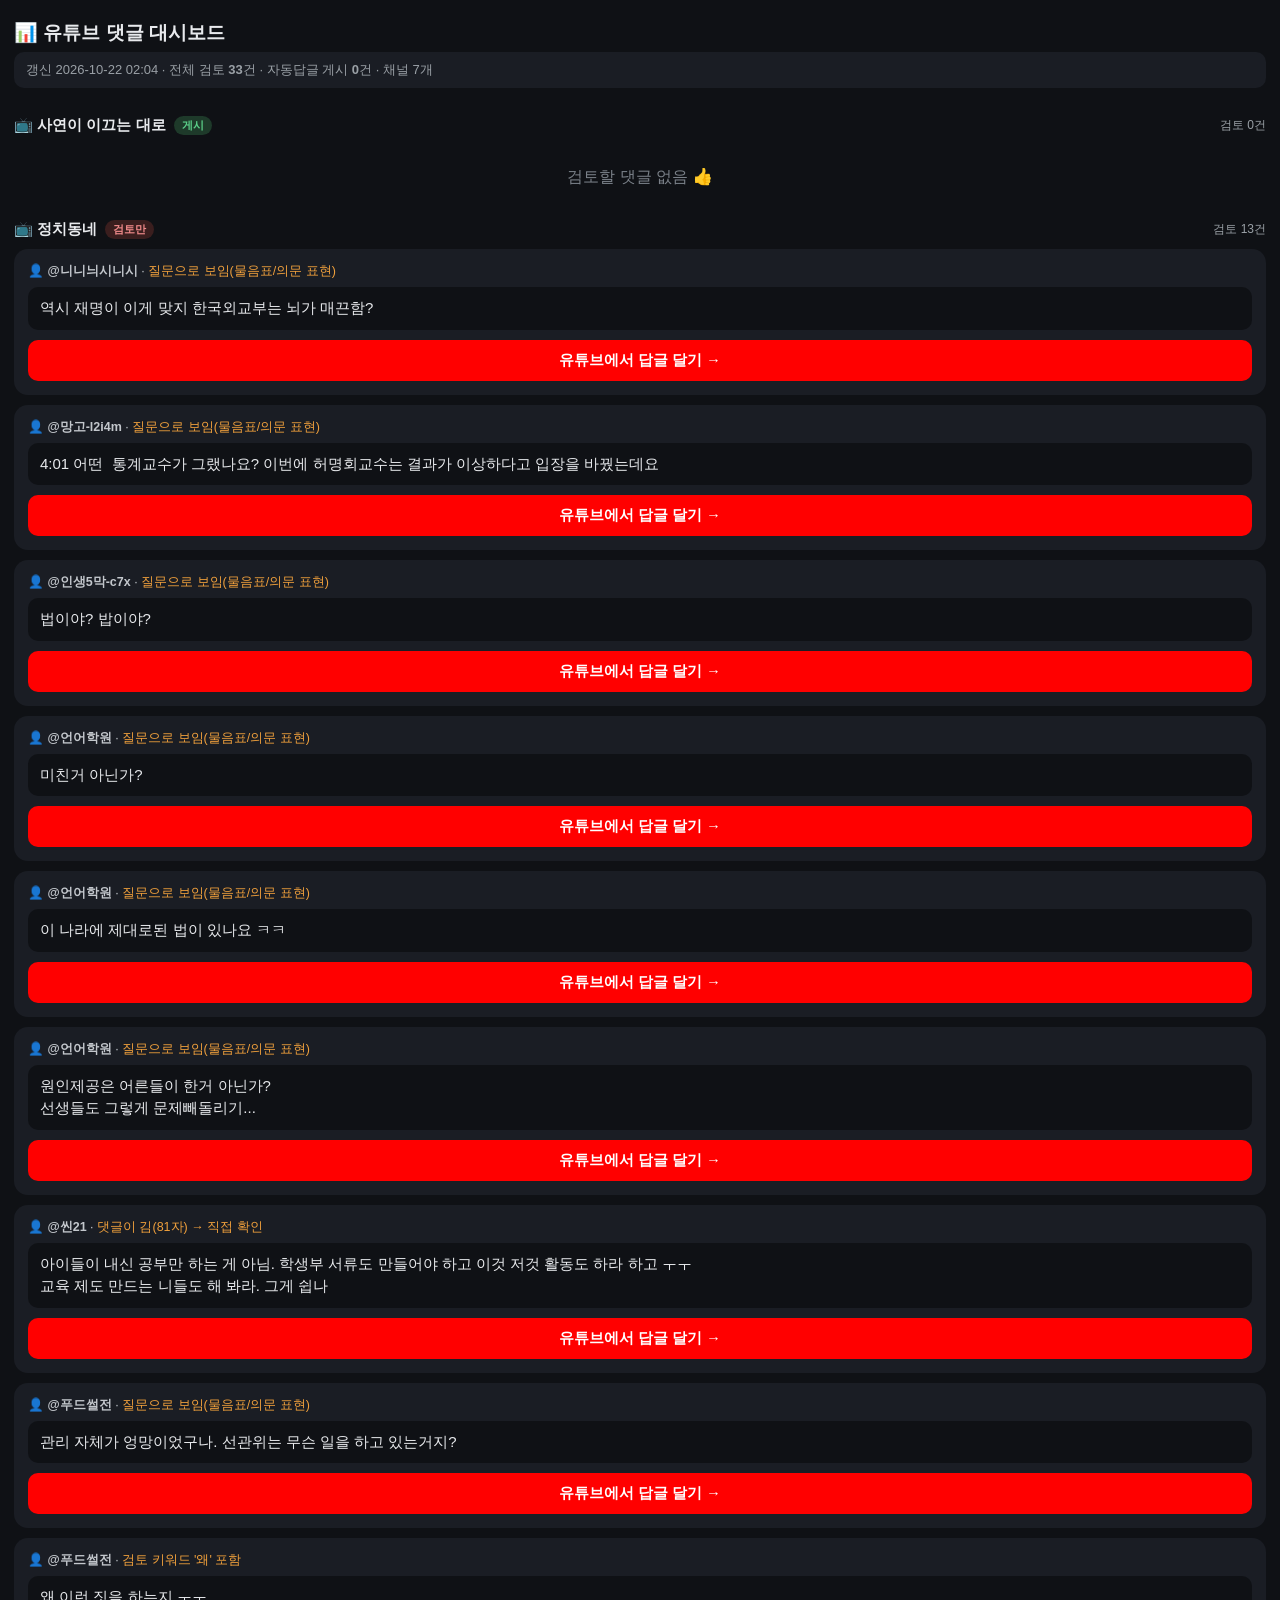
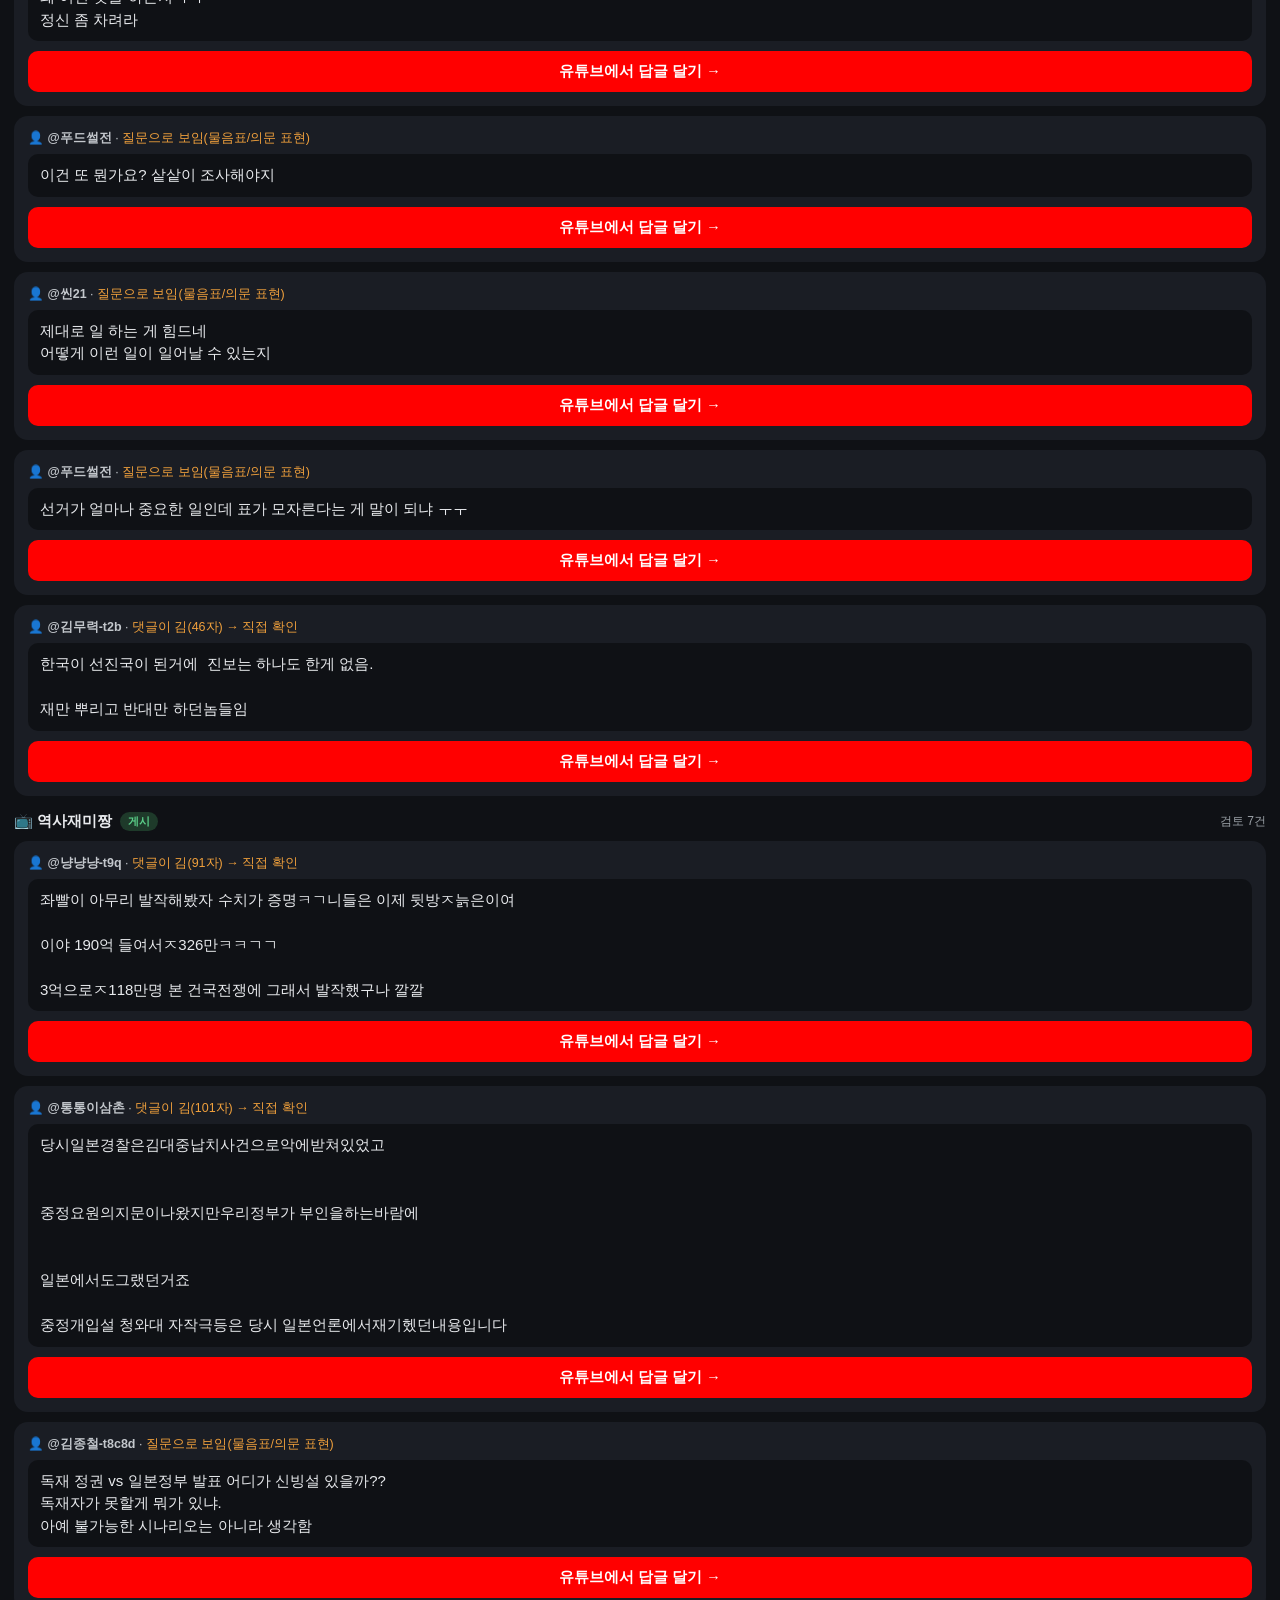
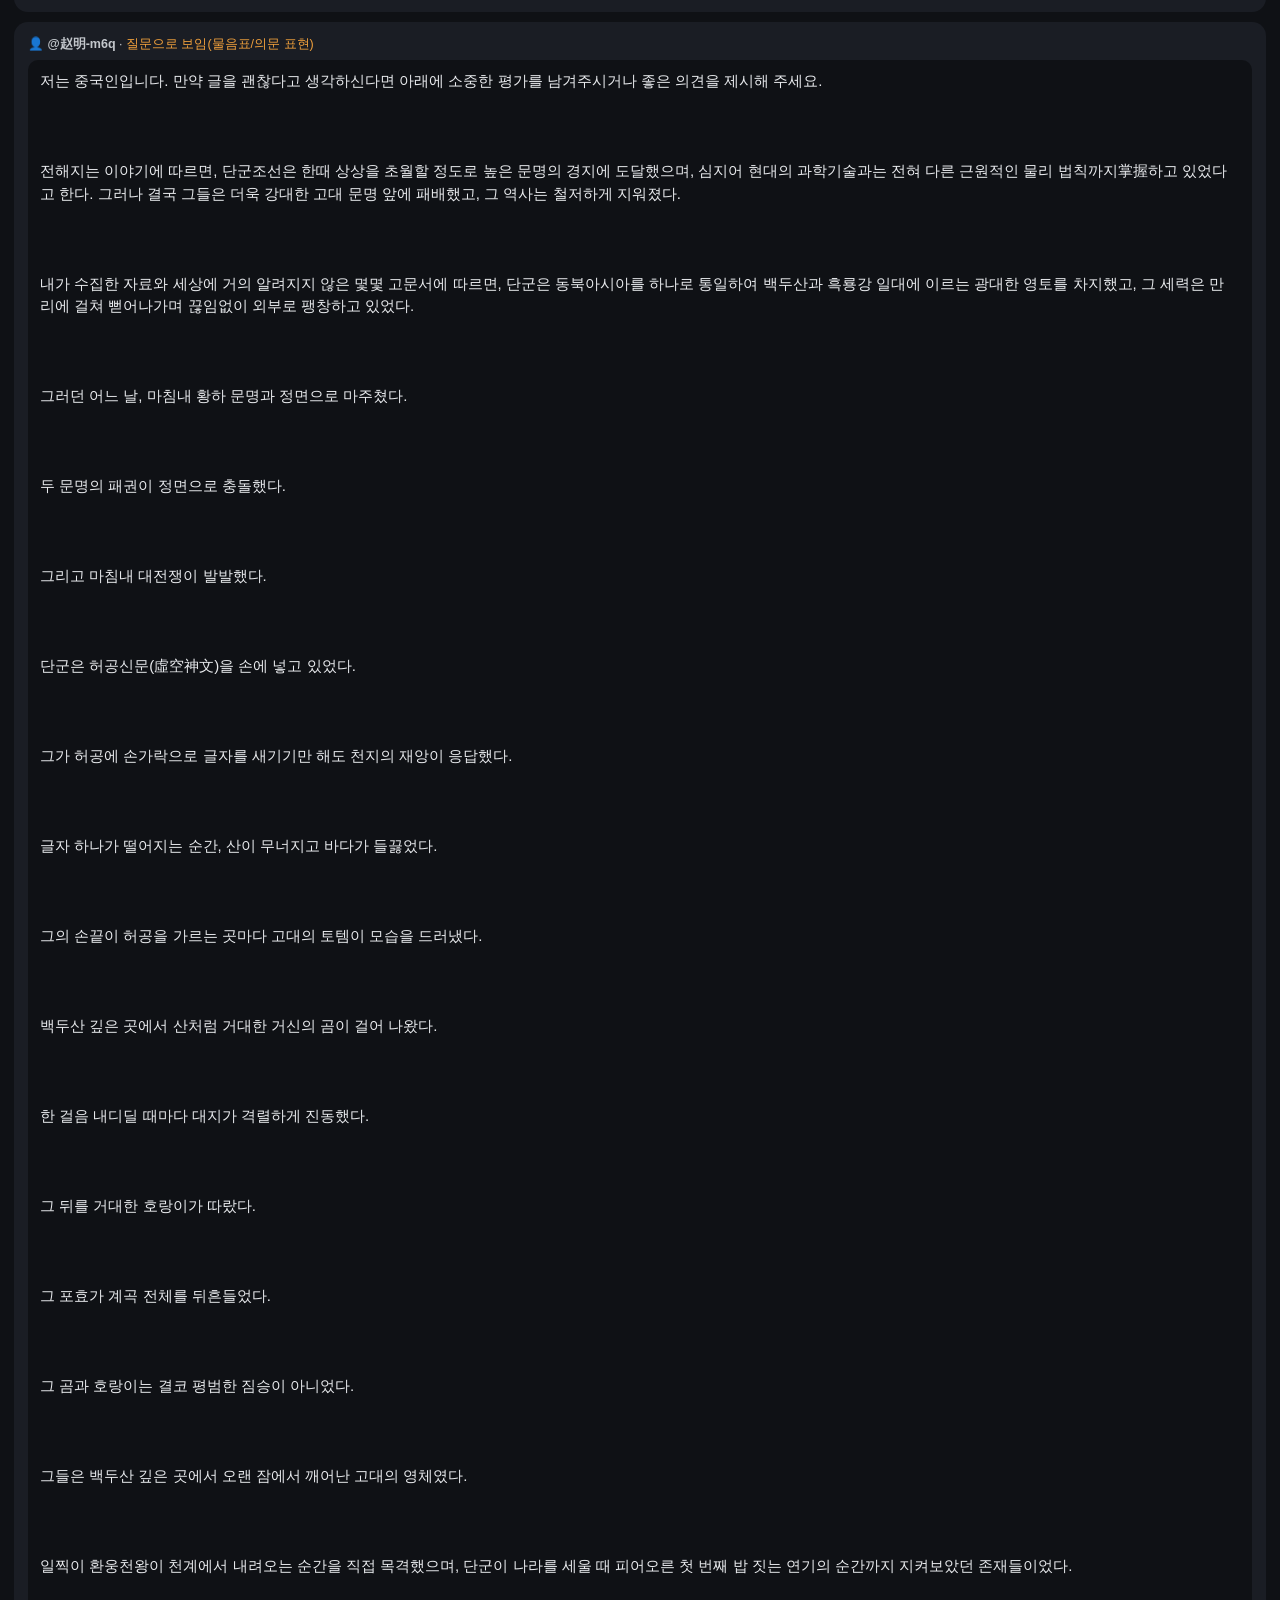
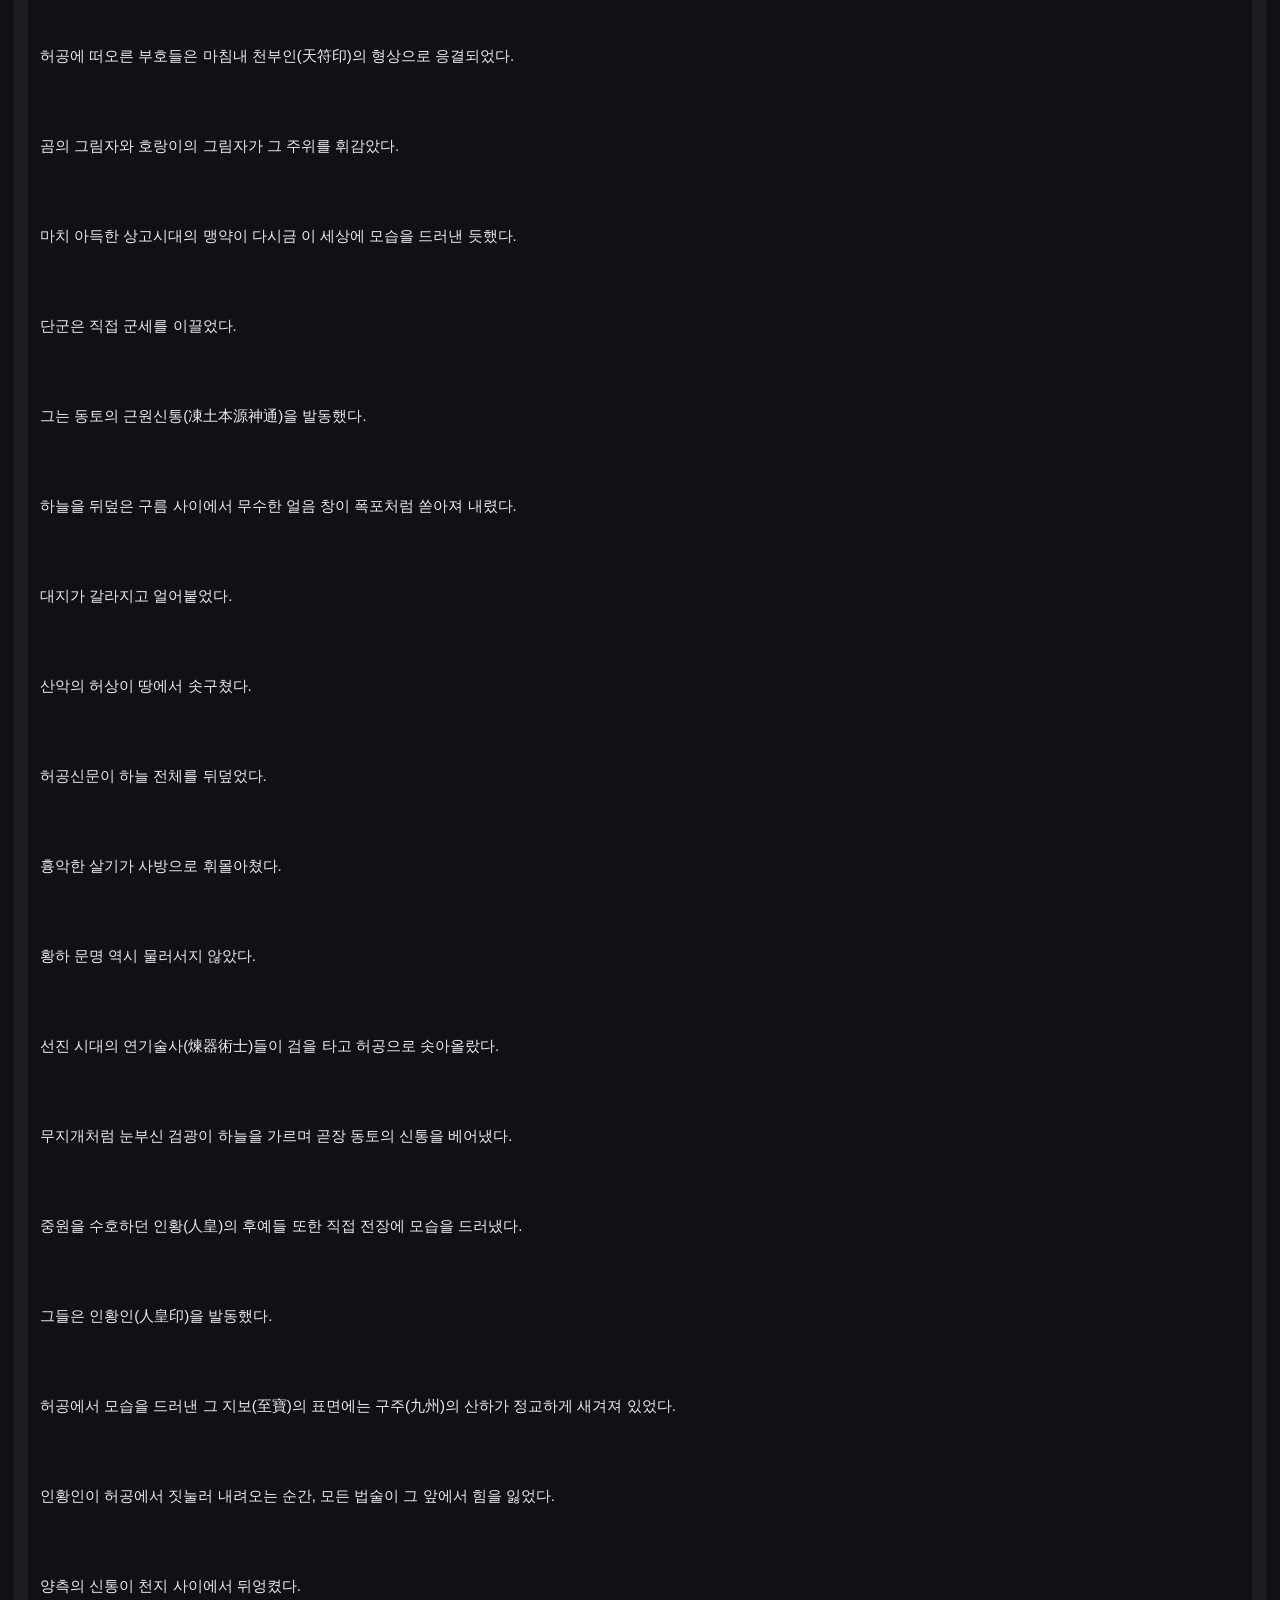
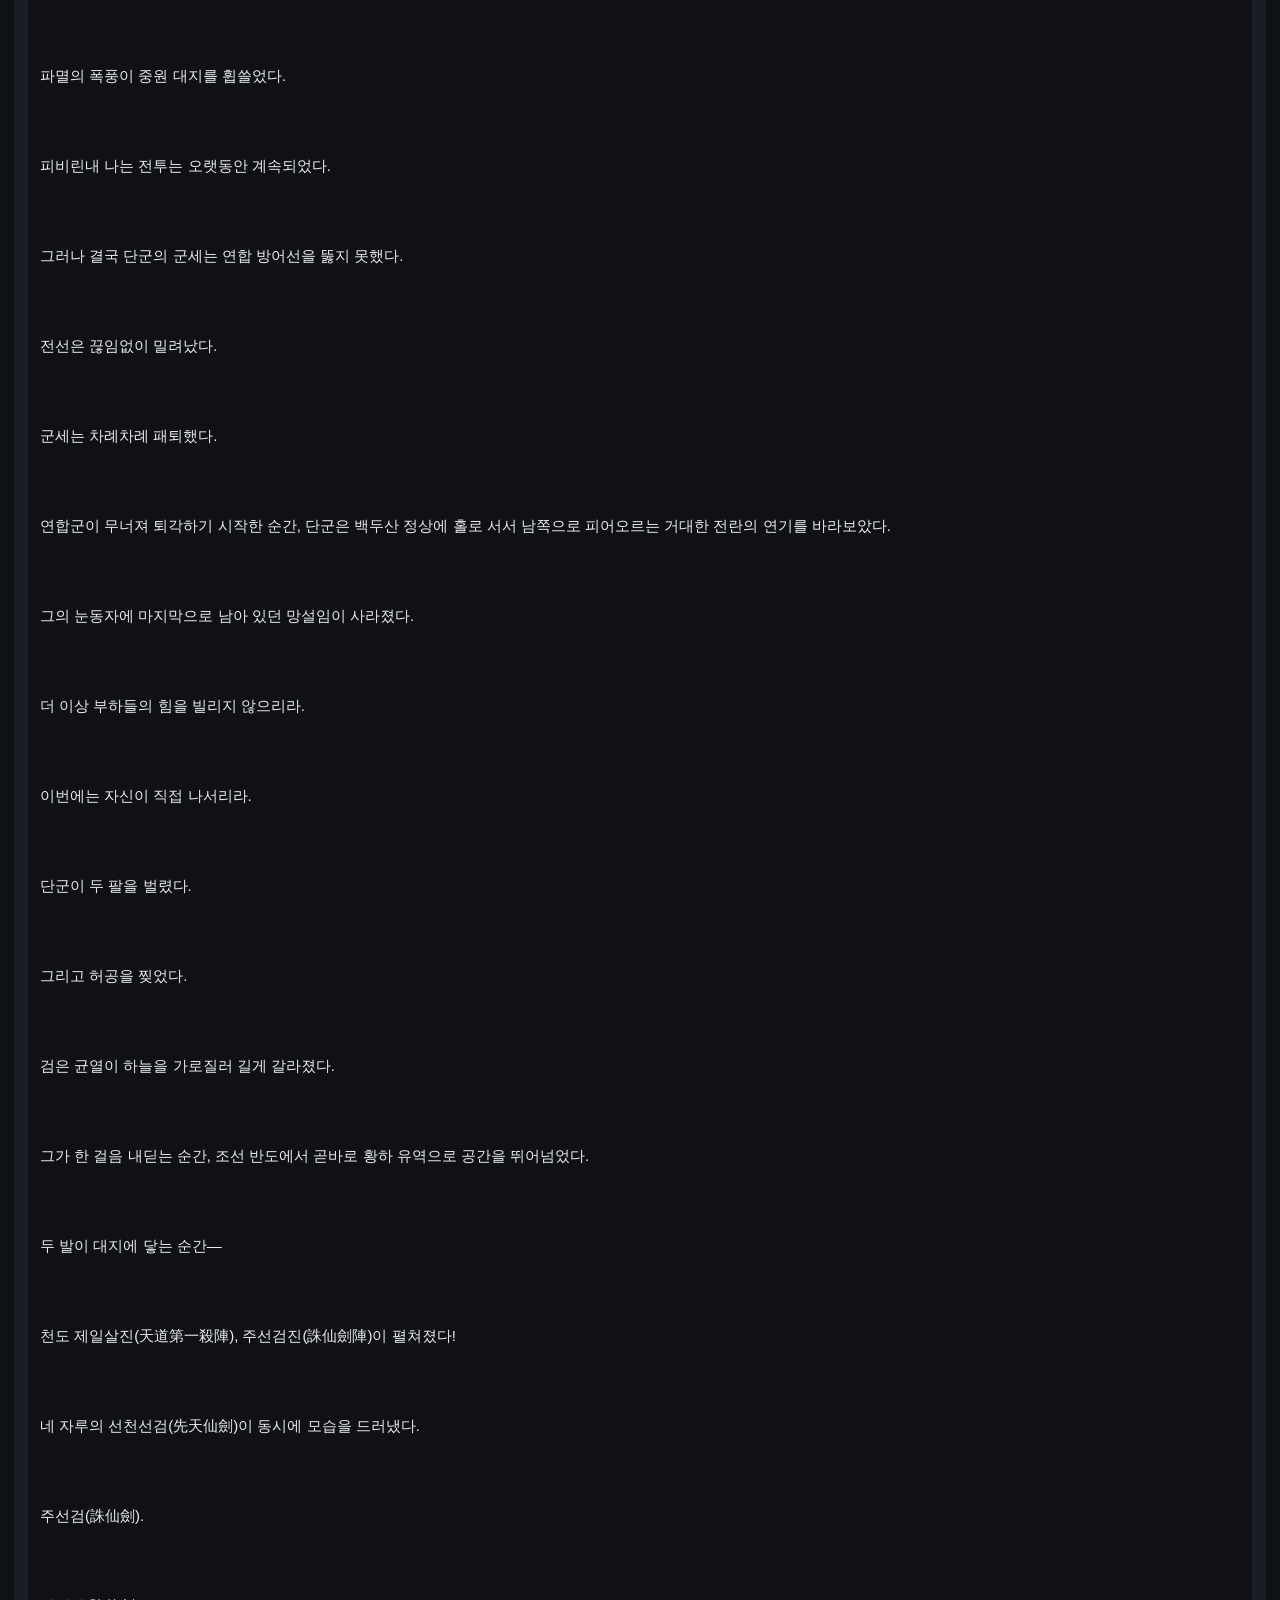
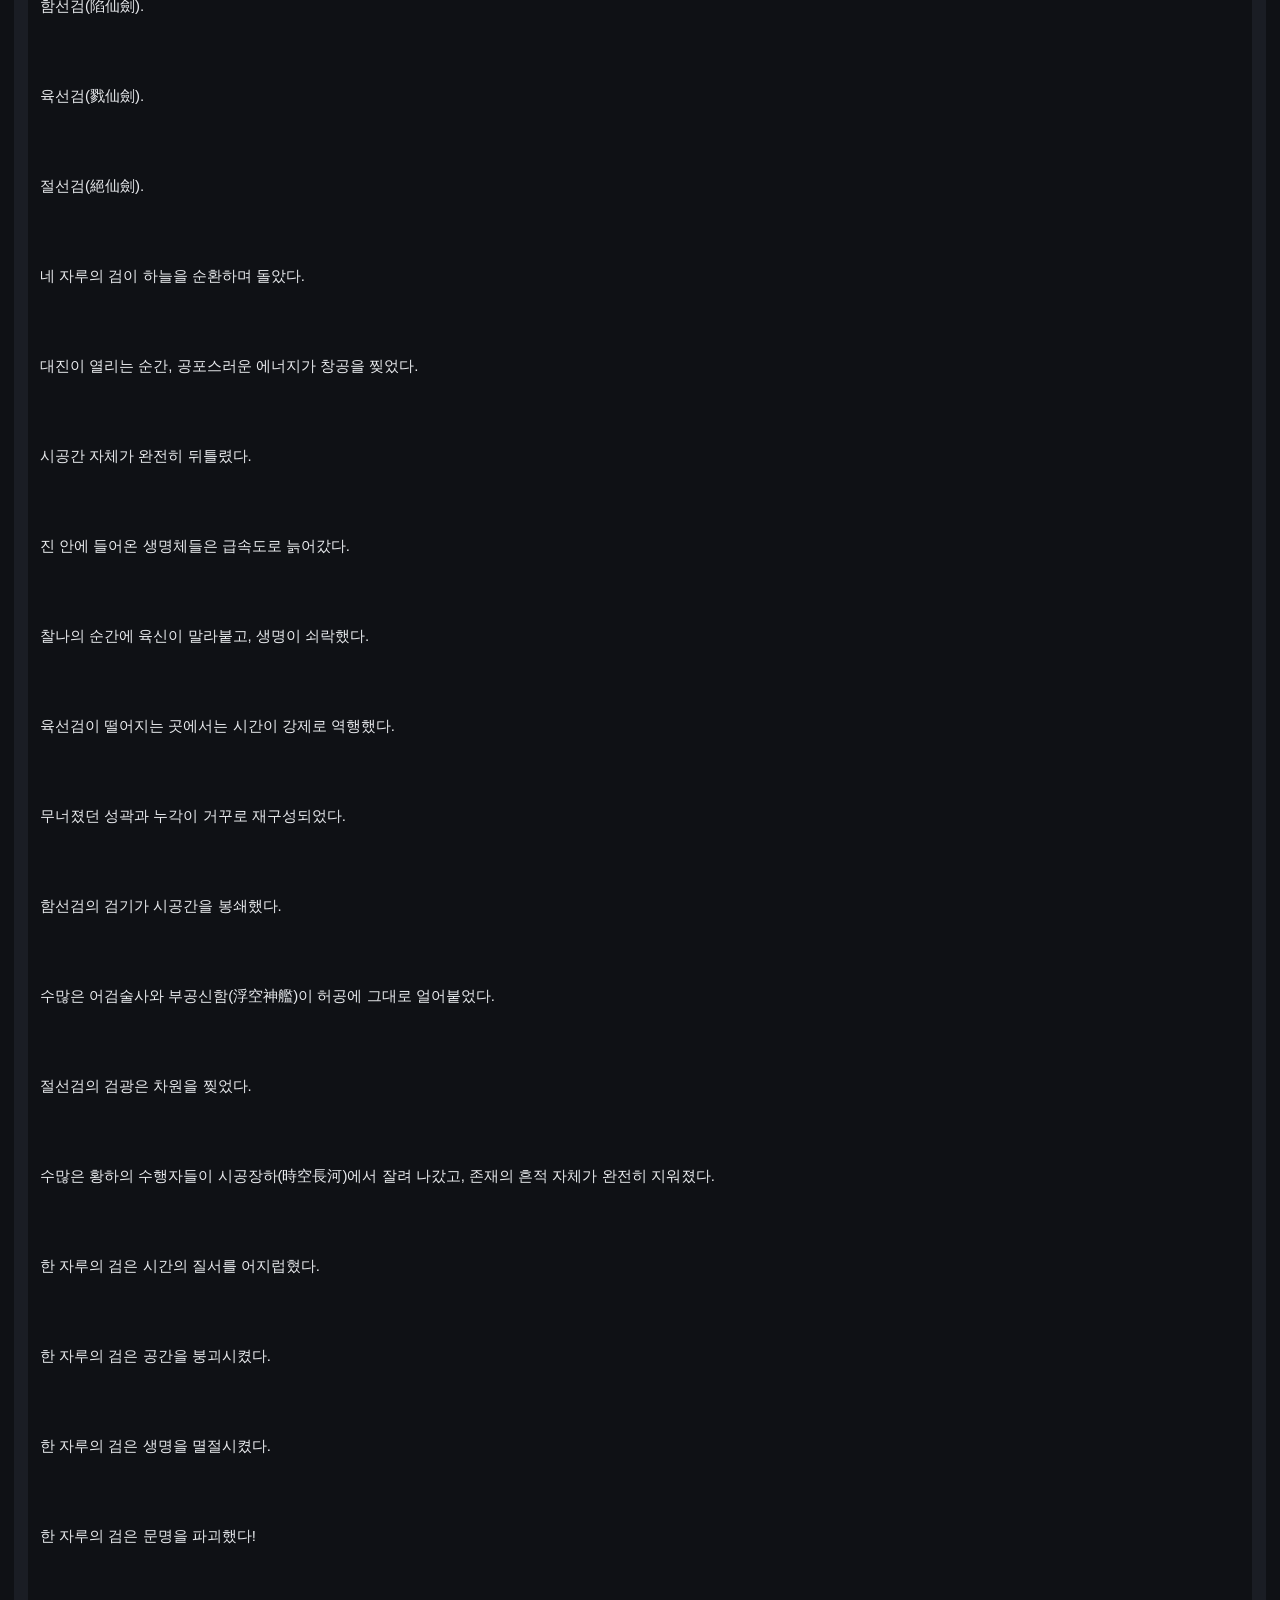
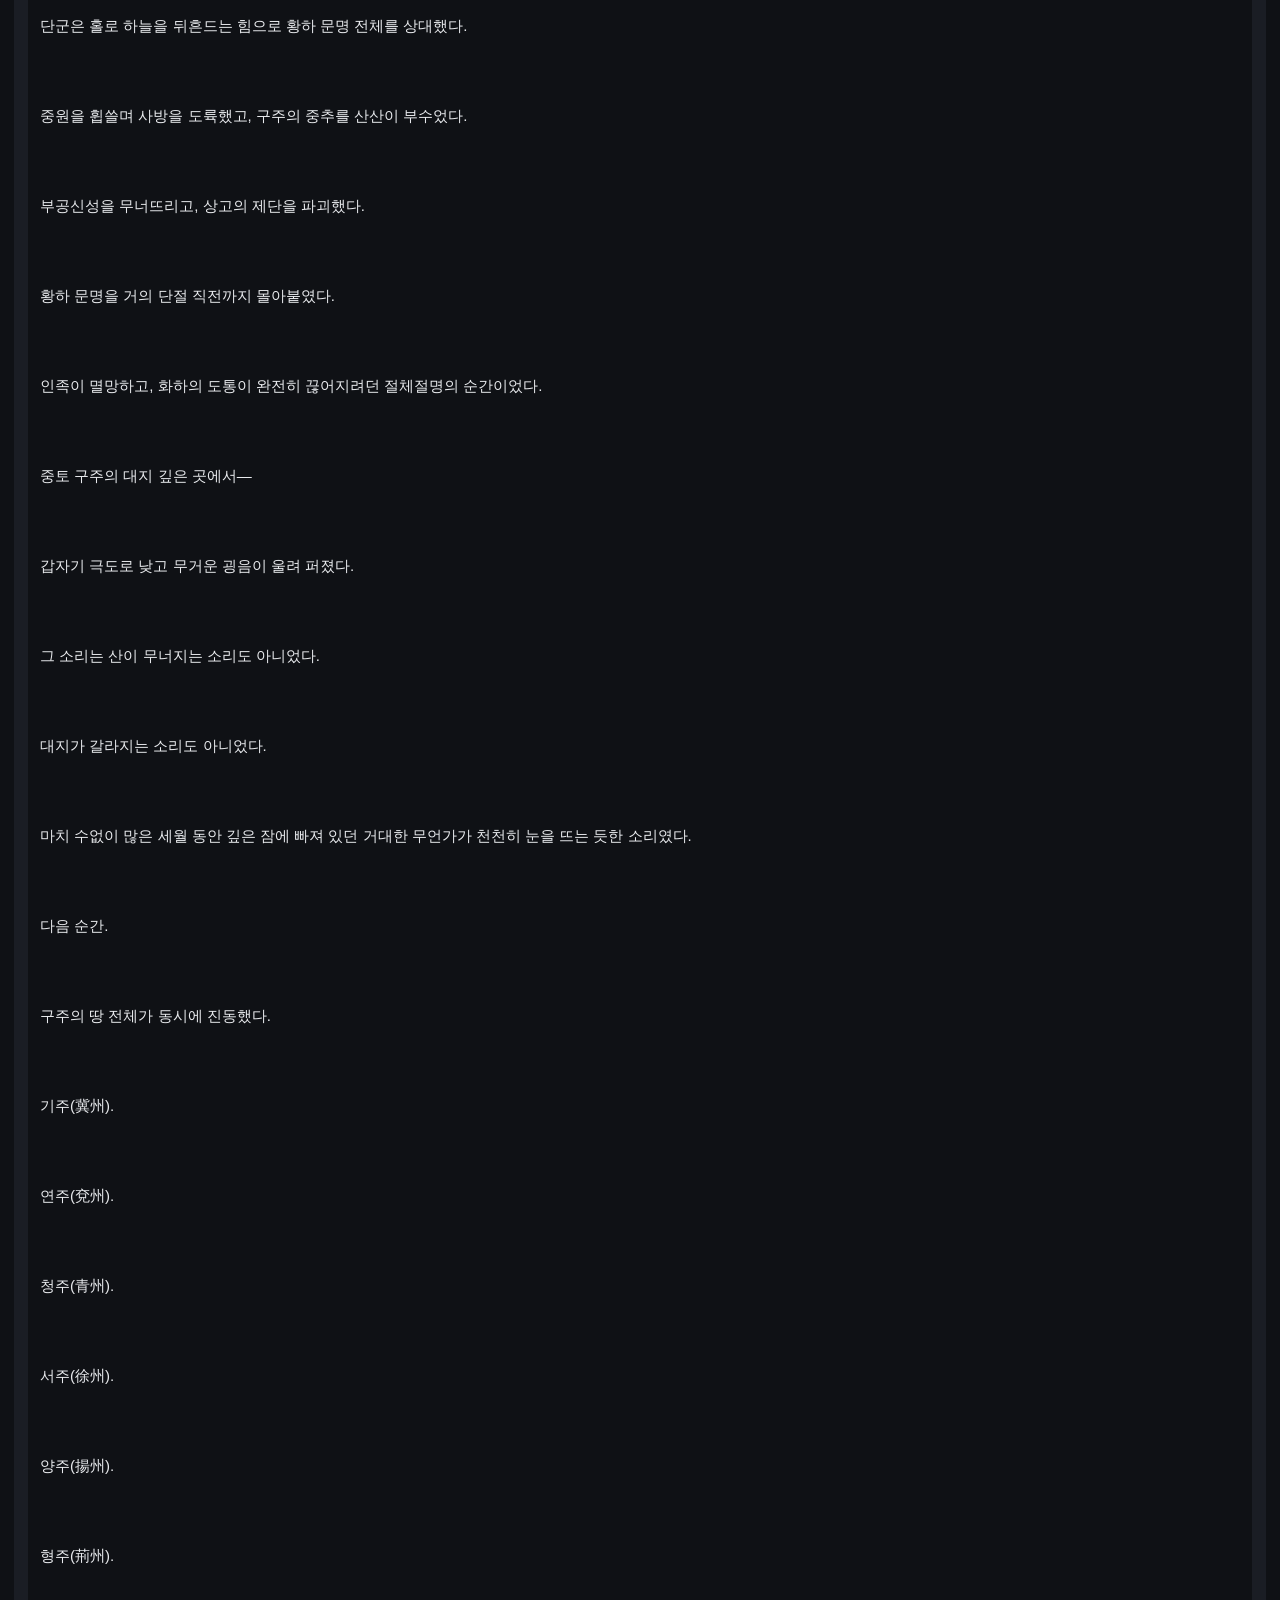
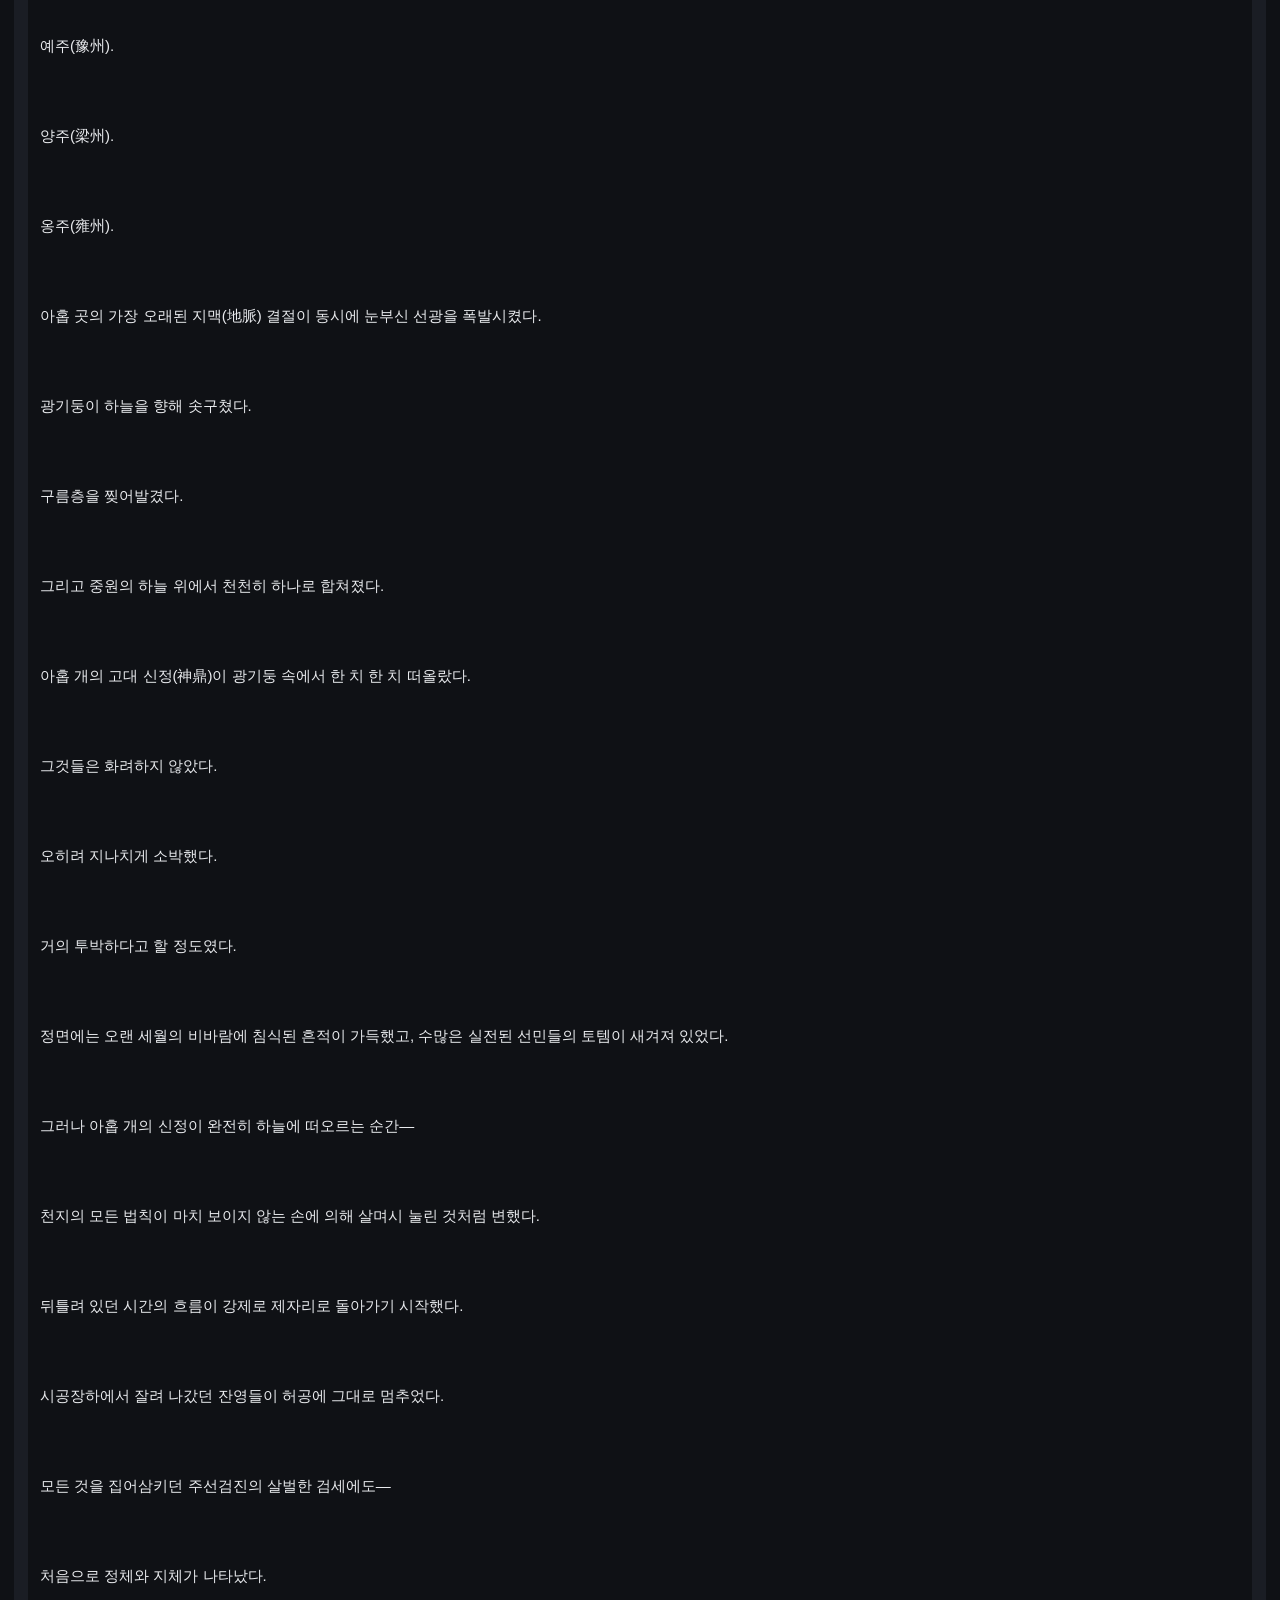
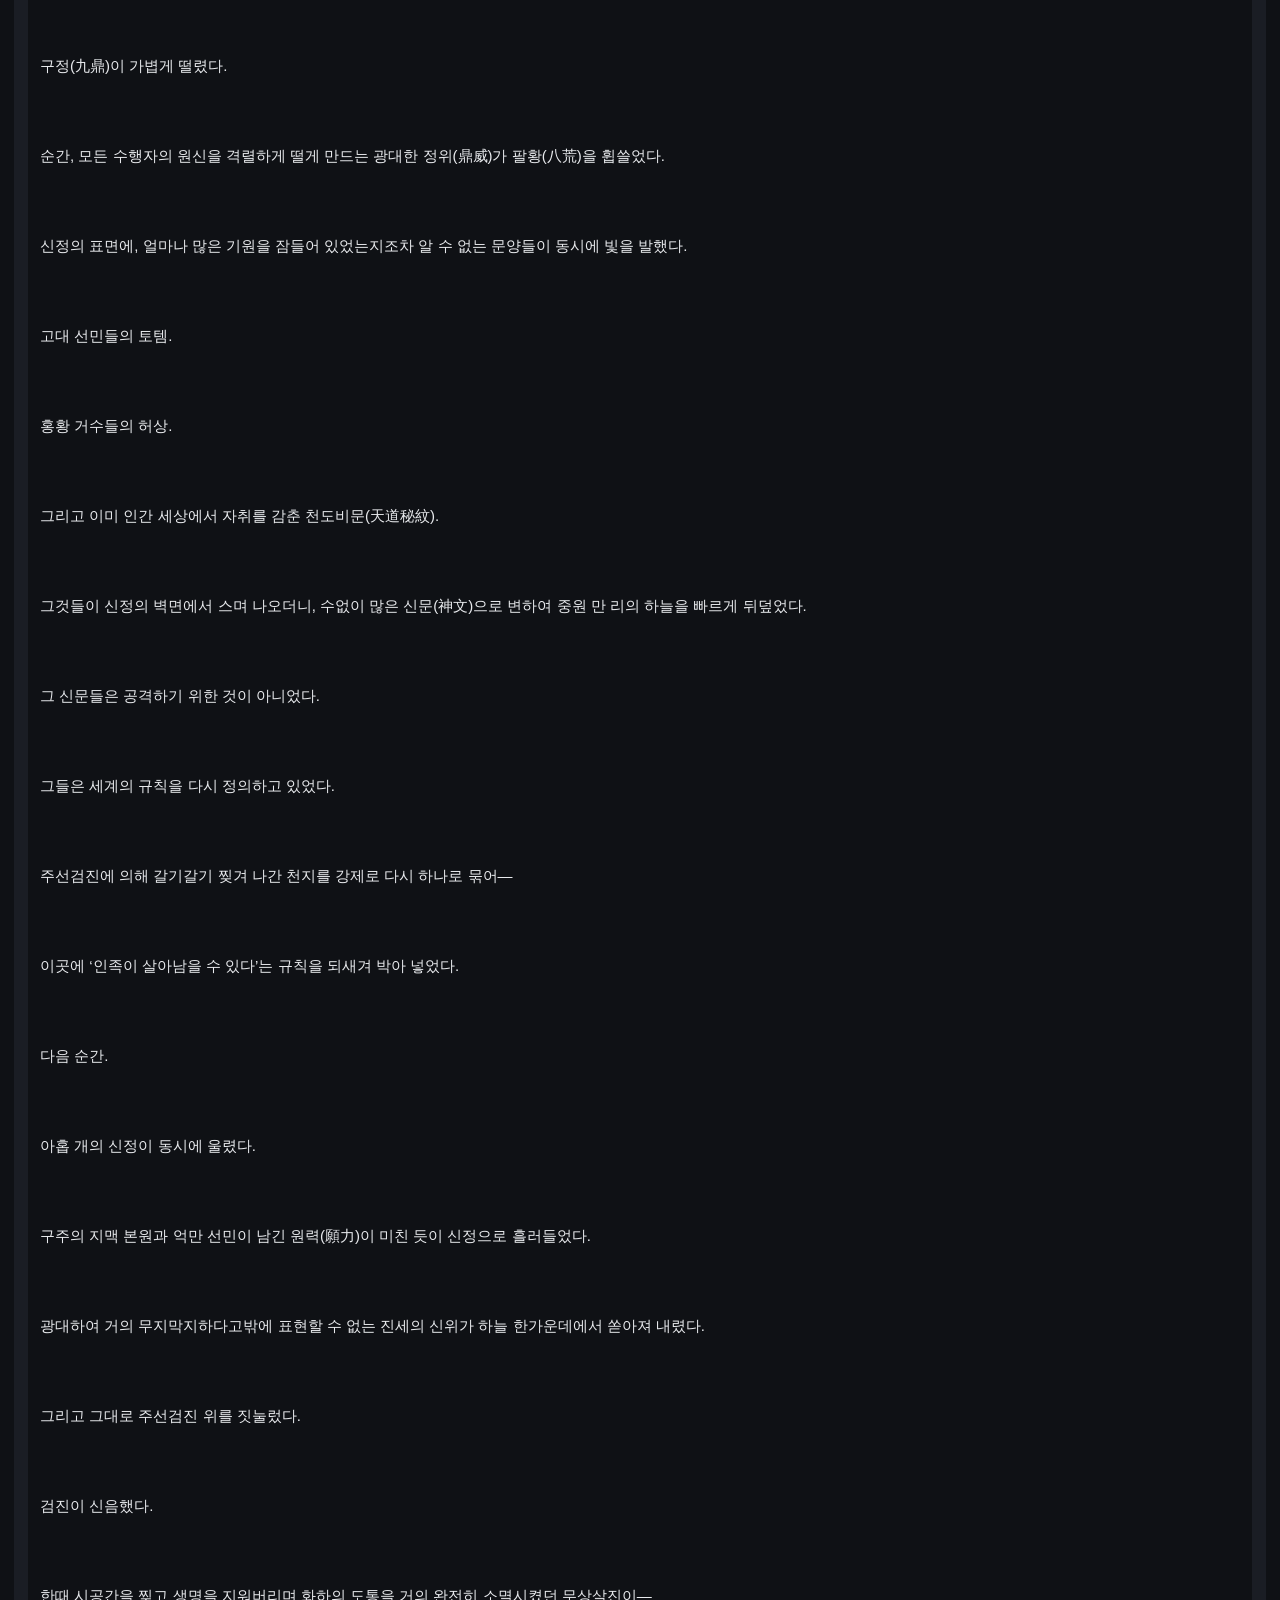
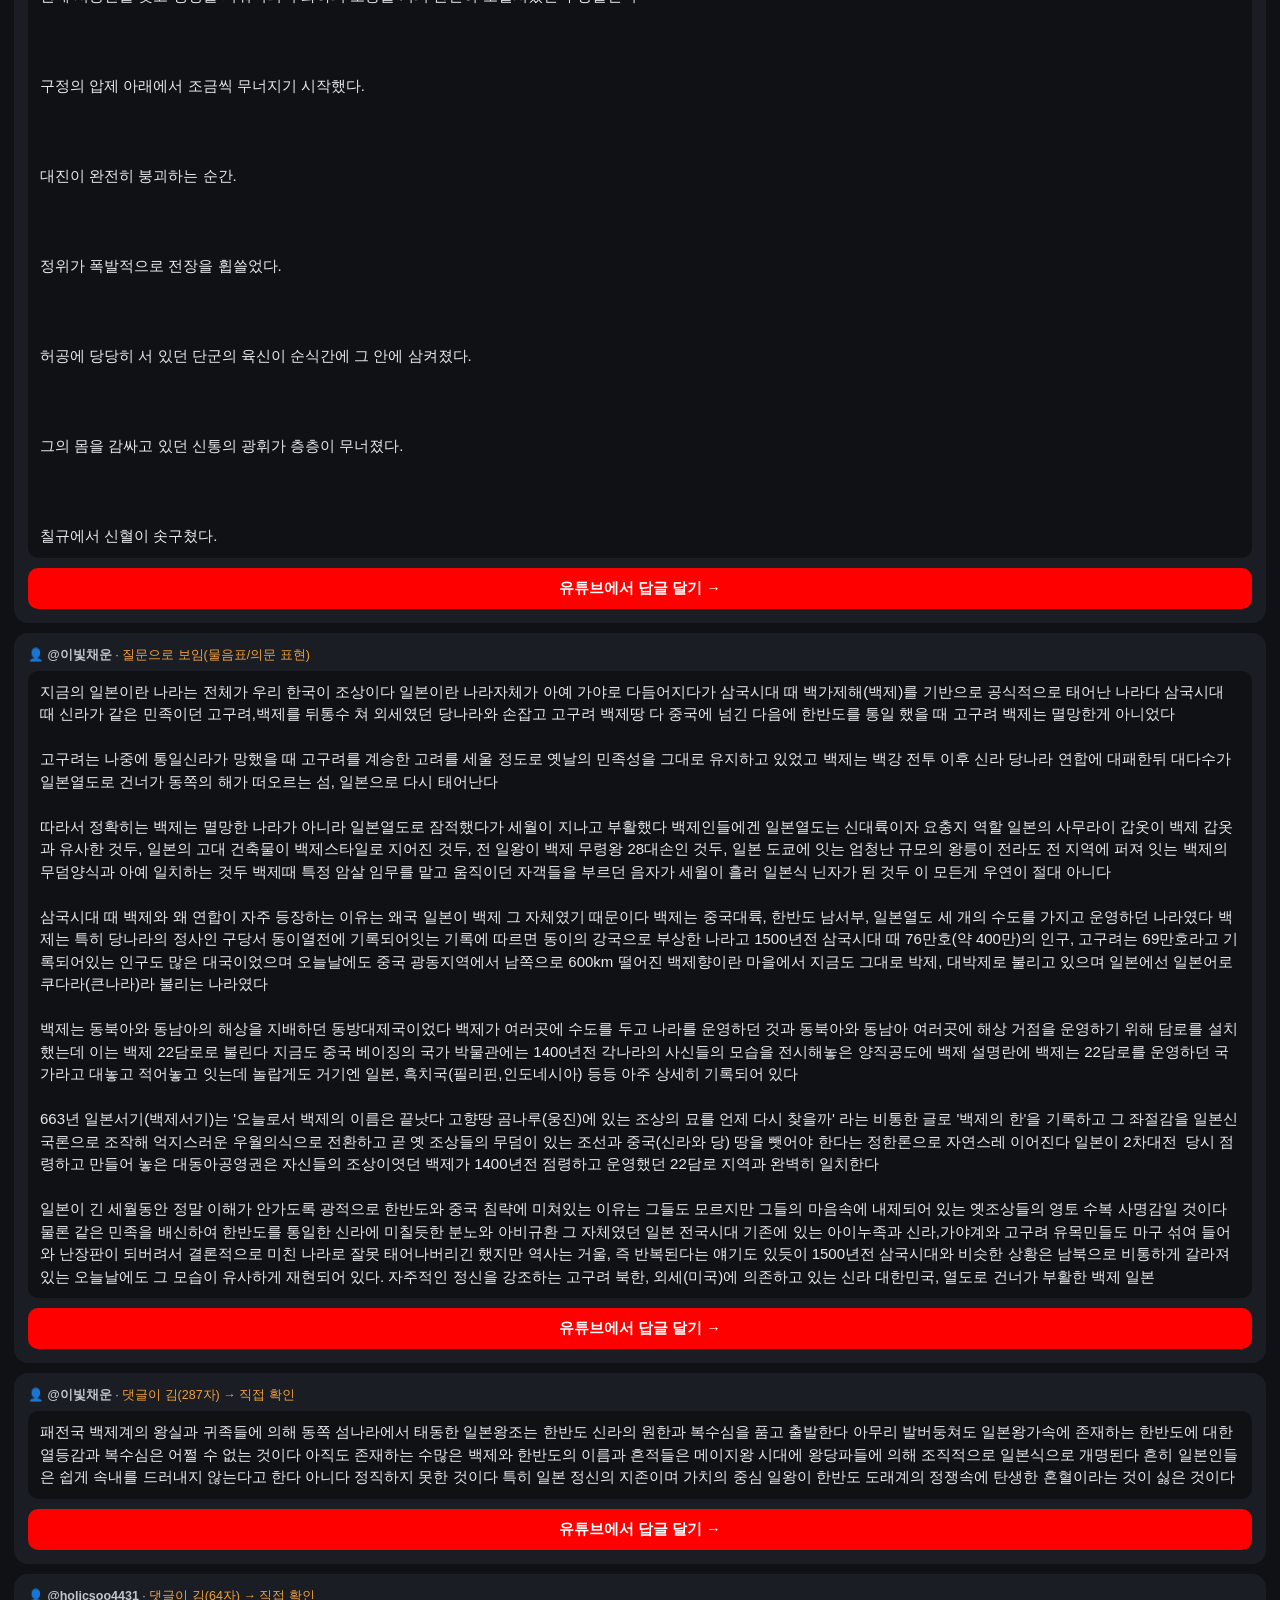
==== index.html @ cf7cef95 "update 2026-10-22_02-04" ====
<!DOCTYPE html>
<html lang="ko"><head><meta charset="utf-8">
<meta name="viewport" content="width=device-width, initial-scale=1">
<title>유튜브 댓글 대시보드</title>
<style>
  *{box-sizing:border-box}
  body{font-family:-apple-system,"Apple SD Gothic Neo","Noto Sans KR",sans-serif;background:#0f1115;color:#e8eaed;margin:0;padding:14px}
  header{position:sticky;top:0;background:#0f1115;padding:6px 0 12px;z-index:5}
  h1{font-size:19px;margin:0 0 6px}
  .sum{font-size:13px;color:#9aa0a6;background:#1a1d24;border-radius:10px;padding:9px 12px}
  section{margin:16px 0}
  .chhead{display:flex;align-items:center;gap:8px;margin:6px 0 10px}
  .ch{font-size:15px;font-weight:800}
  .tag{font-size:11px;font-weight:700;padding:2px 8px;border-radius:20px}
  .tag.post{background:#1e3a2a;color:#5cd08a} .tag.rev{background:#3a1e1e;color:#f08a8a}
  .cnt{margin-left:auto;font-size:12px;color:#9aa0a6}
  .card{background:#1a1d24;border-radius:14px;padding:14px;margin-bottom:10px}
  .meta{font-size:12.5px;color:#c3c7cc;margin-bottom:7px}
  .reason{color:#f0a03c}
  .comment{font-size:15px;line-height:1.5;background:#0f1115;border-radius:10px;padding:10px 12px;white-space:pre-wrap;margin-bottom:10px}
  .btn{display:block;text-align:center;background:#ff0000;color:#fff;text-decoration:none;padding:11px;border-radius:10px;font-size:14.5px;font-weight:700}
  .empty{color:#7a8088;text-align:center;padding:16px}
  footer{color:#6a7078;font-size:12px;text-align:center;margin:20px 0}
</style></head>
<body>
<header><h1>📊 유튜브 댓글 대시보드</h1>
<div class="sum">갱신 2026-10-22 02:04 · 전체 검토 <b>33</b>건 · 자동답글 게시 <b>0</b>건 · 채널 7개</div></header>
<section><div class="chhead"><span class="ch">📺 사연이 이끄는 대로</span><span class="tag post">게시</span><span class="cnt">검토 0건</span></div><p class="empty">검토할 댓글 없음 👍</p></section><section><div class="chhead"><span class="ch">📺 정치동네</span><span class="tag rev">검토만</span><span class="cnt">검토 13건</span></div><div class="card"><div class="meta">👤 <b>@니니늬시니시</b> · <span class="reason">질문으로 보임(물음표/의문 표현)</span></div><div class="comment">역시 재명이 이게 맞지 한국외교부는 뇌가 매끈함?</div><a class="btn" href="https://www.youtube.com/watch?v=BdrwWUkezWc&amp;lc=UgwG-dEzEmSIEDKn1_54AaABAg" target="_blank">유튜브에서 답글 달기 →</a></div><div class="card"><div class="meta">👤 <b>@망고-l2i4m</b> · <span class="reason">질문으로 보임(물음표/의문 표현)</span></div><div class="comment">4:01 어떤  통계교수가 그랬나요? 이번에 허명회교수는 결과가 이상하다고 입장을 바꿨는데요</div><a class="btn" href="https://www.youtube.com/watch?v=As3-kZddHhk&amp;lc=UgwaBcBz2sFx62c5HBh4AaABAg" target="_blank">유튜브에서 답글 달기 →</a></div><div class="card"><div class="meta">👤 <b>@인생5막-c7x</b> · <span class="reason">질문으로 보임(물음표/의문 표현)</span></div><div class="comment">법이야? 밥이야?</div><a class="btn" href="https://www.youtube.com/watch?v=fgtO_q3nrFA&amp;lc=UgxjdB8QCN0hF3Z1q1p4AaABAg" target="_blank">유튜브에서 답글 달기 →</a></div><div class="card"><div class="meta">👤 <b>@언어학원</b> · <span class="reason">질문으로 보임(물음표/의문 표현)</span></div><div class="comment">미친거 아닌가?</div><a class="btn" href="https://www.youtube.com/watch?v=L9JfwlNfszw&amp;lc=Ugwp_1Fjopud5MHf4Zd4AaABAg" target="_blank">유튜브에서 답글 달기 →</a></div><div class="card"><div class="meta">👤 <b>@언어학원</b> · <span class="reason">질문으로 보임(물음표/의문 표현)</span></div><div class="comment">이 나라에 제대로된 법이 있나요 ㅋㅋ</div><a class="btn" href="https://www.youtube.com/watch?v=fgtO_q3nrFA&amp;lc=UgwhqRFI2Tir5h5UavR4AaABAg" target="_blank">유튜브에서 답글 달기 →</a></div><div class="card"><div class="meta">👤 <b>@언어학원</b> · <span class="reason">질문으로 보임(물음표/의문 표현)</span></div><div class="comment">원인제공은 어른들이 한거 아닌가?
선생들도 그렇게 문제빼돌리기...</div><a class="btn" href="https://www.youtube.com/watch?v=ps-KJgPUY4s&amp;lc=Ugx8VHjpwUOtMnlYhSx4AaABAg" target="_blank">유튜브에서 답글 달기 →</a></div><div class="card"><div class="meta">👤 <b>@씬21</b> · <span class="reason">댓글이 김(81자) → 직접 확인</span></div><div class="comment">아이들이 내신 공부만 하는 게 아님. 학생부 서류도 만들어야 하고 이것 저것 활동도 하라 하고 ㅜㅜ
교육 제도 만드는 니들도 해 봐라. 그게 쉽나</div><a class="btn" href="https://www.youtube.com/watch?v=ps-KJgPUY4s&amp;lc=Ugx3TIH_IisqM66c8Jh4AaABAg" target="_blank">유튜브에서 답글 달기 →</a></div><div class="card"><div class="meta">👤 <b>@푸드썰전</b> · <span class="reason">질문으로 보임(물음표/의문 표현)</span></div><div class="comment">관리 자체가 엉망이었구나. 선관위는 무슨 일을 하고 있는거지?</div><a class="btn" href="https://www.youtube.com/watch?v=3Lo4OZoTSGM&amp;lc=Ugydv7YVwU4WQE7p3L14AaABAg" target="_blank">유튜브에서 답글 달기 →</a></div><div class="card"><div class="meta">👤 <b>@푸드썰전</b> · <span class="reason">검토 키워드 &#x27;왜&#x27; 포함</span></div><div class="comment">왜 이런 짓을 하는지 ㅜㅜ
정신 좀 차려라</div><a class="btn" href="https://www.youtube.com/watch?v=RUGKPMhJ9l8&amp;lc=UgwH8cjF4-mS40FCr8l4AaABAg" target="_blank">유튜브에서 답글 달기 →</a></div><div class="card"><div class="meta">👤 <b>@푸드썰전</b> · <span class="reason">질문으로 보임(물음표/의문 표현)</span></div><div class="comment">이건 또 뭔가요? 샅샅이 조사해야지</div><a class="btn" href="https://www.youtube.com/watch?v=vy7QUz-HfrA&amp;lc=UgyOSI1kzNCHmckYUIt4AaABAg" target="_blank">유튜브에서 답글 달기 →</a></div><div class="card"><div class="meta">👤 <b>@씬21</b> · <span class="reason">질문으로 보임(물음표/의문 표현)</span></div><div class="comment">제대로 일 하는 게 힘드네 
어떻게 이런 일이 일어날 수 있는지</div><a class="btn" href="https://www.youtube.com/watch?v=kSkeQ5z2_W4&amp;lc=Ugw4cwWZ9holbJsV_5p4AaABAg" target="_blank">유튜브에서 답글 달기 →</a></div><div class="card"><div class="meta">👤 <b>@푸드썰전</b> · <span class="reason">질문으로 보임(물음표/의문 표현)</span></div><div class="comment">선거가 얼마나 중요한 일인데 표가 모자른다는 게 말이 되냐 ㅜㅜ</div><a class="btn" href="https://www.youtube.com/watch?v=kSkeQ5z2_W4&amp;lc=UgwepcqM_jRun4-abk54AaABAg" target="_blank">유튜브에서 답글 달기 →</a></div><div class="card"><div class="meta">👤 <b>@김무력-t2b</b> · <span class="reason">댓글이 김(46자) → 직접 확인</span></div><div class="comment">한국이 선진국이 된거에  진보는 하나도 한게 없음.

재만 뿌리고 반대만 하던놈들임</div><a class="btn" href="https://www.youtube.com/watch?v=QYiRKYjG6vc&amp;lc=Ugy8x36kJx8YAKFJ4Z14AaABAg" target="_blank">유튜브에서 답글 달기 →</a></div></section><section><div class="chhead"><span class="ch">📺 역사재미짱</span><span class="tag post">게시</span><span class="cnt">검토 7건</span></div><div class="card"><div class="meta">👤 <b>@냥냥냥-t9q</b> · <span class="reason">댓글이 김(91자) → 직접 확인</span></div><div class="comment">좌빨이 아무리 발작해봤자 수치가 증명ㅋㄱ니들은 이제 뒷방ㅈ늙은이여

이야 190억 들여서ㅈ326만ㅋㅋㄱㄱ

3억으로ㅈ118만명 본 건국전쟁에 그래서 발작했구나 깔깔</div><a class="btn" href="https://www.youtube.com/watch?v=B7sXvJcwpLY&amp;lc=UgzdOmRkJM8zcMK-S9N4AaABAg" target="_blank">유튜브에서 답글 달기 →</a></div><div class="card"><div class="meta">👤 <b>@통통이삼촌</b> · <span class="reason">댓글이 김(101자) → 직접 확인</span></div><div class="comment">당시일본경찰은김대중납치사건으로악에받쳐있었고


중정요원의지문이나왔지만우리정부가 부인을하는바람에


일본에서도그랬던거죠

중정개입설 청와대 자작극등은 당시 일본언론에서재기헸던내용입니다</div><a class="btn" href="https://www.youtube.com/watch?v=152duwVA7Xc&amp;lc=Ugw-i9wovNPYyolF-Q94AaABAg" target="_blank">유튜브에서 답글 달기 →</a></div><div class="card"><div class="meta">👤 <b>@김종철-t8c8d</b> · <span class="reason">질문으로 보임(물음표/의문 표현)</span></div><div class="comment">독재 정권 vs 일본정부 발표 어디가 신빙설 있을까??
독재자가 못할게 뭐가 있냐.
아예 불가능한 시나리오는 아니라 생각함</div><a class="btn" href="https://www.youtube.com/watch?v=152duwVA7Xc&amp;lc=Ugx9-ylpVcUlB8drd9l4AaABAg" target="_blank">유튜브에서 답글 달기 →</a></div><div class="card"><div class="meta">👤 <b>@赵明-m6q</b> · <span class="reason">질문으로 보임(물음표/의문 표현)</span></div><div class="comment">저는 중국인입니다. 만약 글을 괜찮다고 생각하신다면 아래에 소중한 평가를 남겨주시거나 좋은 의견을 제시해 주세요.

전해지는 이야기에 따르면, 단군조선은 한때 상상을 초월할 정도로 높은 문명의 경지에 도달했으며, 심지어 현대의 과학기술과는 전혀 다른 근원적인 물리 법칙까지掌握하고 있었다고 한다. 그러나 결국 그들은 더욱 강대한 고대 문명 앞에 패배했고, 그 역사는 철저하게 지워졌다.

내가 수집한 자료와 세상에 거의 알려지지 않은 몇몇 고문서에 따르면, 단군은 동북아시아를 하나로 통일하여 백두산과 흑룡강 일대에 이르는 광대한 영토를 차지했고, 그 세력은 만 리에 걸쳐 뻗어나가며 끊임없이 외부로 팽창하고 있었다.

그러던 어느 날, 마침내 황하 문명과 정면으로 마주쳤다.

두 문명의 패권이 정면으로 충돌했다.

그리고 마침내 대전쟁이 발발했다.

단군은 허공신문(虛空神文)을 손에 넣고 있었다.

그가 허공에 손가락으로 글자를 새기기만 해도 천지의 재앙이 응답했다.

글자 하나가 떨어지는 순간, 산이 무너지고 바다가 들끓었다.

그의 손끝이 허공을 가르는 곳마다 고대의 토템이 모습을 드러냈다.

백두산 깊은 곳에서 산처럼 거대한 거신의 곰이 걸어 나왔다.

한 걸음 내디딜 때마다 대지가 격렬하게 진동했다.

그 뒤를 거대한 호랑이가 따랐다.

그 포효가 계곡 전체를 뒤흔들었다.

그 곰과 호랑이는 결코 평범한 짐승이 아니었다.

그들은 백두산 깊은 곳에서 오랜 잠에서 깨어난 고대의 영체였다.

일찍이 환웅천왕이 천계에서 내려오는 순간을 직접 목격했으며, 단군이 나라를 세울 때 피어오른 첫 번째 밥 짓는 연기의 순간까지 지켜보았던 존재들이었다.

허공에 떠오른 부호들은 마침내 천부인(天符印)의 형상으로 응결되었다.

곰의 그림자와 호랑이의 그림자가 그 주위를 휘감았다.

마치 아득한 상고시대의 맹약이 다시금 이 세상에 모습을 드러낸 듯했다.

단군은 직접 군세를 이끌었다.

그는 동토의 근원신통(凍土本源神通)을 발동했다.

하늘을 뒤덮은 구름 사이에서 무수한 얼음 창이 폭포처럼 쏟아져 내렸다.

대지가 갈라지고 얼어붙었다.

산악의 허상이 땅에서 솟구쳤다.

허공신문이 하늘 전체를 뒤덮었다.

흉악한 살기가 사방으로 휘몰아쳤다.

황하 문명 역시 물러서지 않았다.

선진 시대의 연기술사(煉器術士)들이 검을 타고 허공으로 솟아올랐다.

무지개처럼 눈부신 검광이 하늘을 가르며 곧장 동토의 신통을 베어냈다.

중원을 수호하던 인황(人皇)의 후예들 또한 직접 전장에 모습을 드러냈다.

그들은 인황인(人皇印)을 발동했다.

허공에서 모습을 드러낸 그 지보(至寶)의 표면에는 구주(九州)의 산하가 정교하게 새겨져 있었다.

인황인이 허공에서 짓눌러 내려오는 순간, 모든 법술이 그 앞에서 힘을 잃었다.

양측의 신통이 천지 사이에서 뒤엉켰다.

파멸의 폭풍이 중원 대지를 휩쓸었다.

피비린내 나는 전투는 오랫동안 계속되었다.

그러나 결국 단군의 군세는 연합 방어선을 뚫지 못했다.

전선은 끊임없이 밀려났다.

군세는 차례차례 패퇴했다.

연합군이 무너져 퇴각하기 시작한 순간, 단군은 백두산 정상에 홀로 서서 남쪽으로 피어오르는 거대한 전란의 연기를 바라보았다.

그의 눈동자에 마지막으로 남아 있던 망설임이 사라졌다.

더 이상 부하들의 힘을 빌리지 않으리라.

이번에는 자신이 직접 나서리라.

단군이 두 팔을 벌렸다.

그리고 허공을 찢었다.

검은 균열이 하늘을 가로질러 길게 갈라졌다.

그가 한 걸음 내딛는 순간, 조선 반도에서 곧바로 황하 유역으로 공간을 뛰어넘었다.

두 발이 대지에 닿는 순간—

천도 제일살진(天道第一殺陣), 주선검진(誅仙劍陣)이 펼쳐졌다!

네 자루의 선천선검(先天仙劍)이 동시에 모습을 드러냈다.

주선검(誅仙劍).

함선검(陷仙劍).

육선검(戮仙劍).

절선검(絕仙劍).

네 자루의 검이 하늘을 순환하며 돌았다.

대진이 열리는 순간, 공포스러운 에너지가 창공을 찢었다.

시공간 자체가 완전히 뒤틀렸다.

진 안에 들어온 생명체들은 급속도로 늙어갔다.

찰나의 순간에 육신이 말라붙고, 생명이 쇠락했다.

육선검이 떨어지는 곳에서는 시간이 강제로 역행했다.

무너졌던 성곽과 누각이 거꾸로 재구성되었다.

함선검의 검기가 시공간을 봉쇄했다.

수많은 어검술사와 부공신함(浮空神艦)이 허공에 그대로 얼어붙었다.

절선검의 검광은 차원을 찢었다.

수많은 황하의 수행자들이 시공장하(時空長河)에서 잘려 나갔고, 존재의 흔적 자체가 완전히 지워졌다.

한 자루의 검은 시간의 질서를 어지럽혔다.

한 자루의 검은 공간을 붕괴시켰다.

한 자루의 검은 생명을 멸절시켰다.

한 자루의 검은 문명을 파괴했다!

단군은 홀로 하늘을 뒤흔드는 힘으로 황하 문명 전체를 상대했다.

중원을 휩쓸며 사방을 도륙했고, 구주의 중추를 산산이 부수었다.

부공신성을 무너뜨리고, 상고의 제단을 파괴했다.

황하 문명을 거의 단절 직전까지 몰아붙였다.

인족이 멸망하고, 화하의 도통이 완전히 끊어지려던 절체절명의 순간이었다.

중토 구주의 대지 깊은 곳에서—

갑자기 극도로 낮고 무거운 굉음이 울려 퍼졌다.

그 소리는 산이 무너지는 소리도 아니었다.

대지가 갈라지는 소리도 아니었다.

마치 수없이 많은 세월 동안 깊은 잠에 빠져 있던 거대한 무언가가 천천히 눈을 뜨는 듯한 소리였다.

다음 순간.

구주의 땅 전체가 동시에 진동했다.

기주(冀州).

연주(兗州).

청주(青州).

서주(徐州).

양주(揚州).

형주(荊州).

예주(豫州).

양주(梁州).

옹주(雍州).

아홉 곳의 가장 오래된 지맥(地脈) 결절이 동시에 눈부신 선광을 폭발시켰다.

광기둥이 하늘을 향해 솟구쳤다.

구름층을 찢어발겼다.

그리고 중원의 하늘 위에서 천천히 하나로 합쳐졌다.

아홉 개의 고대 신정(神鼎)이 광기둥 속에서 한 치 한 치 떠올랐다.

그것들은 화려하지 않았다.

오히려 지나치게 소박했다.

거의 투박하다고 할 정도였다.

정면에는 오랜 세월의 비바람에 침식된 흔적이 가득했고, 수많은 실전된 선민들의 토템이 새겨져 있었다.

그러나 아홉 개의 신정이 완전히 하늘에 떠오르는 순간—

천지의 모든 법칙이 마치 보이지 않는 손에 의해 살며시 눌린 것처럼 변했다.

뒤틀려 있던 시간의 흐름이 강제로 제자리로 돌아가기 시작했다.

시공장하에서 잘려 나갔던 잔영들이 허공에 그대로 멈추었다.

모든 것을 집어삼키던 주선검진의 살벌한 검세에도—

처음으로 정체와 지체가 나타났다.

구정(九鼎)이 가볍게 떨렸다.

순간, 모든 수행자의 원신을 격렬하게 떨게 만드는 광대한 정위(鼎威)가 팔황(八荒)을 휩쓸었다.

신정의 표면에, 얼마나 많은 기원을 잠들어 있었는지조차 알 수 없는 문양들이 동시에 빛을 발했다.

고대 선민들의 토템.

홍황 거수들의 허상.

그리고 이미 인간 세상에서 자취를 감춘 천도비문(天道秘紋).

그것들이 신정의 벽면에서 스며 나오더니, 수없이 많은 신문(神文)으로 변하여 중원 만 리의 하늘을 빠르게 뒤덮었다.

그 신문들은 공격하기 위한 것이 아니었다.

그들은 세계의 규칙을 다시 정의하고 있었다.

주선검진에 의해 갈기갈기 찢겨 나간 천지를 강제로 다시 하나로 묶어—

이곳에 ‘인족이 살아남을 수 있다’는 규칙을 되새겨 박아 넣었다.

다음 순간.

아홉 개의 신정이 동시에 울렸다.

구주의 지맥 본원과 억만 선민이 남긴 원력(願力)이 미친 듯이 신정으로 흘러들었다.

광대하여 거의 무지막지하다고밖에 표현할 수 없는 진세의 신위가 하늘 한가운데에서 쏟아져 내렸다.

그리고 그대로 주선검진 위를 짓눌렀다.

검진이 신음했다.

한때 시공간을 찢고 생명을 지워버리며 화하의 도통을 거의 완전히 소멸시켰던 무상살진이—

구정의 압제 아래에서 조금씩 무너지기 시작했다.

대진이 완전히 붕괴하는 순간.

정위가 폭발적으로 전장을 휩쓸었다.

허공에 당당히 서 있던 단군의 육신이 순식간에 그 안에 삼켜졌다.

그의 몸을 감싸고 있던 신통의 광휘가 층층이 무너졌다.

칠규에서 신혈이 솟구쳤다.</div><a class="btn" href="https://www.youtube.com/watch?v=9uZpvLVwOx4&amp;lc=UgysPmVSLP1BCKuuo5F4AaABAg" target="_blank">유튜브에서 답글 달기 →</a></div><div class="card"><div class="meta">👤 <b>@이빛채운</b> · <span class="reason">질문으로 보임(물음표/의문 표현)</span></div><div class="comment">지금의 일본이란 나라는 전체가 우리 한국이 조상이다 일본이란 나라자체가 아예 가야로 다듬어지다가 삼국시대 때 백가제해(백제)를 기반으로 공식적으로 태어난 나라다 삼국시대 때 신라가 같은 민족이던 고구려,백제를 뒤통수 쳐 외세였던 당나라와 손잡고 고구려 백제땅 다 중국에 넘긴 다음에 한반도를 통일 했을 때 고구려 백제는 멸망한게 아니었다 

​고구려는 나중에 통일신라가 망했을 때 고구려를 계승한 고려를 세울 정도로 옛날의 민족성을 그대로 유지하고 있었고 백제는 백강 전투 이후 신라 당나라 연합에 대패한뒤 대다수가 일본열도로 건너가 동쪽의 해가 떠오르는 섬, 일본으로 다시 태어난다 

​따라서 정확히는 백제는 멸망한 나라가 아니라 일본열도로 잠적했다가 세월이 지나고 부활했다 백제인들에겐 일본열도는 신대륙이자 요충지 역할 일본의 사무라이 갑옷이 백제 갑옷과 유사한 것두, 일본의 고대 건축물이 백제스타일로 지어진 것두, 전 일왕이 백제 무령왕 28대손인 것두, 일본 도쿄에 잇는 엄청난 규모의 왕릉이 전라도 전 지역에 퍼져 잇는 백제의 무덤양식과 아예 일치하는 것두 백제때 특정 암살 임무를 맡고 움직이던 자객들을 부르던 음자가 세월이 흘러 일본식 닌자가 된 것두 이 모든게 우연이 절대 아니다  

​삼국시대 때 백제와 왜 연합이 자주 등장하는 이유는 왜국 일본이 백제 그 자체였기 때문이다 백제는 중국대륙, 한반도 남서부, 일본열도 세 개의 수도를 가지고 운영하던 나라였다 백제는 특히 당나라의 정사인 구당서 동이열전에 기록되어잇는 기록에 따르면 동이의 강국으로 부상한 나라고 1500년전 삼국시대 때 76만호(약 400만)의 인구, 고구려는 69만호라고 기록되어있는 인구도 많은 대국이었으며 오늘날에도 중국 광동지역에서 남쪽으로 600km 떨어진 백제향이란 마을에서 지금도 그대로 박제, 대박제로 불리고 있으며 일본에선 일본어로 쿠다라(큰나라)라 불리는 나라였다 

​백제는 동북아와 동남아의 해상을 지배하던 동방대제국이었다 백제가 여러곳에 수도를 두고 나라를 운영하던 것과 동북아와 동남아 여러곳에 해상 거점을 운영하기 위해 담로를 설치했는데 이는 백제 22담로로 불린다 지금도 중국 베이징의 국가 박물관에는 1400년전 각나라의 사신들의 모습을 전시해놓은 양직공도에 백제 설명란에 백제는 22담로를 운영하던 국가라고 대놓고 적어놓고 잇는데 놀랍게도 거기엔 일본, 흑치국(필리핀,인도네시아) 등등 아주 상세히 기록되어 있다 

​663년 일본서기(백제서기)는 &#x27;오늘로서 백제의 이름은 끝낫다 고향땅 곰나루(웅진)에 있는 조상의 묘를 언제 다시 찾을까&#x27; 라는 비통한 글로 &#x27;백제의 한&#x27;을 기록하고 그 좌절감을 일본신국론으로 조작해 억지스러운 우월의식으로 전환하고 곧 옛 조상들의 무덤이 있는 조선과 중국(신라와 당) 땅을 뺏어야 한다는 정한론으로 자연스레 이어진다 일본이 2차대전  당시 점령하고 만들어 놓은 대동아공영권은 자신들의 조상이엿던 백제가 1400년전 점령하고 운영했던 22담로 지역과 완벽히 일치한다 

​일본이 긴 세월동안 정말 이해가 안가도록 광적으로 한반도와 중국 침략에 미쳐있는 이유는 그들도 모르지만 그들의 마음속에 내제되어 있는 옛조상들의 영토 수복 사명감일 것이다 물론 같은 민족을 배신하여 한반도를 통일한 신라에 미칠듯한 분노와 아비규환 그 자체였던 일본 전국시대 기존에 있는 아이누족과 신라,가야계와 고구려 유목민들도 마구 섞여 들어와 난장판이 되버려서 결론적으로 미친 나라로 잘못 태어나버리긴 했지만 역사는 거울, 즉 반복된다는 얘기도 있듯이 1500년전 삼국시대와 비슷한 상황은 남북으로 비통하게 갈라져 있는 오늘날에도 그 모습이 유사하게 재현되어 있다. 자주적인 정신을 강조하는 고구려 북한, 외세(미국)에 의존하고 있는 신라 대한민국, 열도로 건너가 부활한 백제 일본</div><a class="btn" href="https://www.youtube.com/watch?v=SP7MkCGZKjc&amp;lc=Ugy8MK_XzmefoJuMryJ4AaABAg" target="_blank">유튜브에서 답글 달기 →</a></div><div class="card"><div class="meta">👤 <b>@이빛채운</b> · <span class="reason">댓글이 김(287자) → 직접 확인</span></div><div class="comment">패전국 백제계의 왕실과 귀족들에 의해 동쪽 섬나라에서 태동한 일본왕조는 한반도 신라의 원한과 복수심을 품고 출발한다 아무리 발버둥쳐도 일본왕가속에 존재하는 한반도에 대한 열등감과 복수심은 어쩔 수 없는 것이다 아직도 존재하는 수많은 백제와 한반도의 이름과 흔적들은 메이지왕 시대에 왕당파들에 의해 조직적으로 일본식으로 개명된다 흔히 일본인들은 쉽게 속내를 드러내지 않는다고 한다 아니다 정직하지 못한 것이다 특히 일본 정신의 지존이며 가치의 중심 일왕이 한반도 도래계의 정쟁속에 탄생한 혼혈이라는 것이 싫은 것이다</div><a class="btn" href="https://www.youtube.com/watch?v=SP7MkCGZKjc&amp;lc=Ugw8x7EVRbDRPp8v8e54AaABAg" target="_blank">유튜브에서 답글 달기 →</a></div><div class="card"><div class="meta">👤 <b>@holicsoo4431</b> · <span class="reason">댓글이 김(64자) → 직접 확인</span></div><div class="comment">신화는 하나다..
환단고기 창세기 산해경 수메르신화(엔키의서)
그들의 수명은 한이없었다..
환웅=바로자나불=석가모니</div><a class="btn" href="https://www.youtube.com/watch?v=9uZpvLVwOx4&amp;lc=UgxowGbacwr-Mv7LNGV4AaABAg" target="_blank">유튜브에서 답글 달기 →</a></div></section><section><div class="chhead"><span class="ch">📺 무비세상</span><span class="tag post">게시</span><span class="cnt">검토 0건</span></div><p class="empty">검토할 댓글 없음 👍</p></section><section><div class="chhead"><span class="ch">📺 씬(Cine)21</span><span class="tag post">게시</span><span class="cnt">검토 11건</span></div><div class="card"><div class="meta">👤 <b>@parkpphyoungkyu9757</b> · <span class="reason">댓글이 김(41자) → 직접 확인</span></div><div class="comment">결론--   각자  꼴리는대로   상상하라고  이런거임,,  다른뜻  없음</div><a class="btn" href="https://www.youtube.com/watch?v=f7-mGlnDlws&amp;lc=Ugz09Qez7b1ql9iCTlV4AaABAg" target="_blank">유튜브에서 답글 달기 →</a></div><div class="card"><div class="meta">👤 <b>@pacquiao-ssf</b> · <span class="reason">댓글이 김(172자) → 직접 확인</span></div><div class="comment">제가 느낀 《소프라노스》의 절반은 토니였고, 나머지 절반은 크리스토퍼의 이야기였습니다.

토니의 압도적인 카리스마를 동경했고, 크리스토퍼의 나약함에는 깊이 공감하며 시청했습니다. 토니처럼 강한 사람이 되고 싶었지만, 끝내 비참한 현실과 마주하며 도피를 반복하는 크리스토퍼의 모습은 제게 큰 위로가 되었습니다.</div><a class="btn" href="https://www.youtube.com/watch?v=u_IPNksVpLo&amp;lc=UgyYMn4fggOAMsNw69x4AaABAg" target="_blank">유튜브에서 답글 달기 →</a></div><div class="card"><div class="meta">👤 <b>@pacquiao-ssf</b> · <span class="reason">질문으로 보임(물음표/의문 표현)</span></div><div class="comment">AI 수업을 듣고 유튜브를 시작해 보고 싶었습니다. 첫 주제는 **《소프라노스》**를 시작으로 **《대부》**와 여러 마피아 영화를 소개하는 것이었습니다.

그런데 제 상상을 이미 실현하신 분이 여기 계시네요. 다만 저작권 문제 때문에 영상 클립은 거의 사용하지 못하신 것 같습니다.

혹시 《소프라노스》의 저작권은 특별히 더 엄격한 편인가요? 같은 HBO 작품인 **《섹스 앤 더 시티》**는 리뷰 영상이 꽤 많은데, 《소프라노스》를 본격적으로 다루는 채널은 거의 찾기 어렵더군요. 특별한 이유가 있는지 궁금합니다.</div><a class="btn" href="https://www.youtube.com/watch?v=Tef8cD-ecS4&amp;lc=UgzKnXg48Oi8ml585F94AaABAg" target="_blank">유튜브에서 답글 달기 →</a></div><div class="card"><div class="meta">👤 <b>@무비세상</b> · <span class="reason">댓글이 김(67자) → 직접 확인</span></div><div class="comment">범죄 조직의 사람들도 세상 사는 건 똑같다. 소프라노스 제작진이 그들의 양면을 잘 표현해서 만들어서 인기가 좋았을 것이다</div><a class="btn" href="https://www.youtube.com/watch?v=61OpJxRaDOI&amp;lc=UgxykaXk0gVxJs1Rr1p4AaABAg" target="_blank">유튜브에서 답글 달기 →</a></div><div class="card"><div class="meta">👤 <b>@무비세상</b> · <span class="reason">댓글이 김(56자) → 직접 확인</span></div><div class="comment">누구나 보이는 모습과는 다른 속마음이 있기 마련이다. 대부분의 사람들의 삶이 그리 쉽지는 않겠지 ㅜㅜ</div><a class="btn" href="https://www.youtube.com/watch?v=u_IPNksVpLo&amp;lc=Ugw8z49xQY2--7I93Tl4AaABAg" target="_blank">유튜브에서 답글 달기 →</a></div><div class="card"><div class="meta">👤 <b>@무비세상</b> · <span class="reason">댓글이 김(79자) → 직접 확인</span></div><div class="comment">나도 이 5가지에 다 안 들어가는 사람이면 좋겠지만 세상이 그리 녹녹치 못하니 한두개에는 들어가는 사람이지 않을까. 약간 반성의 시간이 되었네</div><a class="btn" href="https://www.youtube.com/watch?v=rWv8GNZv5xU&amp;lc=Ugz18kCuIINH9kPmos14AaABAg" target="_blank">유튜브에서 답글 달기 →</a></div><div class="card"><div class="meta">👤 <b>@푸드썰전</b> · <span class="reason">질문으로 보임(물음표/의문 표현)</span></div><div class="comment">신랑이 돌아 왔는데 다리가 없어. 
어떻게 ㅜㅜ 나도 눈물이 난다</div><a class="btn" href="https://www.youtube.com/watch?v=VXdzaVEX6VE&amp;lc=Ugw_Sg4ftvScaj4QGAZ4AaABAg" target="_blank">유튜브에서 답글 달기 →</a></div><div class="card"><div class="meta">👤 <b>@사연이짱</b> · <span class="reason">질문으로 보임(물음표/의문 표현)</span></div><div class="comment">우린 그냥 살긴 했음. 죽긴 죽었어? 하면서</div><a class="btn" href="https://www.youtube.com/watch?v=5DcvlMfLr74&amp;lc=UgxqbcH1iARQowKDchJ4AaABAg" target="_blank">유튜브에서 답글 달기 →</a></div><div class="card"><div class="meta">👤 <b>@mulmukelgga</b> · <span class="reason">댓글이 김(122자) → 직접 확인</span></div><div class="comment">ㅋㅋ 저 시대 좋다는 애들 그러면서 최근 정부 욕하는 애들은 저 시대에는..너처럼 대놓고 대중들 듣게 욕하면 남산으로 사상범행이었단다. ㅋ그러면서 독재 어쩌고 하는거 보면 좀 웃김 . 미니스커트 자로 재던 시대인데 ㅋㅋ</div><a class="btn" href="https://www.youtube.com/watch?v=Ygil0fX22QA&amp;lc=UgxzC0XHgAPgwYhBfLp4AaABAg" target="_blank">유튜브에서 답글 달기 →</a></div><div class="card"><div class="meta">👤 <b>@푸드썰전</b> · <span class="reason">댓글이 김(46자) → 직접 확인</span></div><div class="comment">그 시절 중학교 다닐 때 학교에서도 축구 단체 시청을 했었는데..
그리운 시절이네요</div><a class="btn" href="https://www.youtube.com/watch?v=44nCCg8b7sE&amp;lc=UgzRLspBKZx4OutZjQB4AaABAg" target="_blank">유튜브에서 답글 달기 →</a></div><div class="card"><div class="meta">👤 <b>@jaeyoenglee514</b> · <span class="reason">댓글이 김(88자) → 직접 확인</span></div><div class="comment">돌아오지못한 용감한 군인분들 
돌아와서도 전쟁후유증, 깊은 상처로 고생하시고 돌아가신분들…. 그리고 남은 가족분들
—&gt; 제발 입으로만 하지말고 실질적 보훈해라</div><a class="btn" href="https://www.youtube.com/watch?v=Jx0vsP-qu78&amp;lc=Ugw9pJBGnN8PrNqUFuN4AaABAg" target="_blank">유튜브에서 답글 달기 →</a></div></section><section><div class="chhead"><span class="ch">📺 petzzangs</span><span class="tag post">게시</span><span class="cnt">검토 1건</span></div><div class="card"><div class="meta">👤 <b>@Cutedawgcharlie-k8i</b> · <span class="reason">질문으로 보임(물음표/의문 표현)</span></div><div class="comment">Can I screen shot this? It’s really cute</div><a class="btn" href="https://www.youtube.com/watch?v=aeYVuxv9XOM&amp;lc=Ugwd6-gq7oOMRG9Noo54AaABAg" target="_blank">유튜브에서 답글 달기 →</a></div></section><section><div class="chhead"><span class="ch">📺 The_Great_Silence</span><span class="tag post">게시</span><span class="cnt">검토 1건</span></div><div class="card"><div class="meta">👤 <b>@mariarus8425</b> · <span class="reason">질문으로 보임(물음표/의문 표현)</span></div><div class="comment">Wate?????????? Brooo</div><a class="btn" href="https://www.youtube.com/watch?v=x2Ut_dTT8oI&amp;lc=Ugy21wKr3epeuRrtNjF4AaABAg" target="_blank">유튜브에서 답글 달기 →</a></div></section>
<footer>10분마다 자동 갱신 · 새로고침하면 최신 반영</footer>
</body></html>
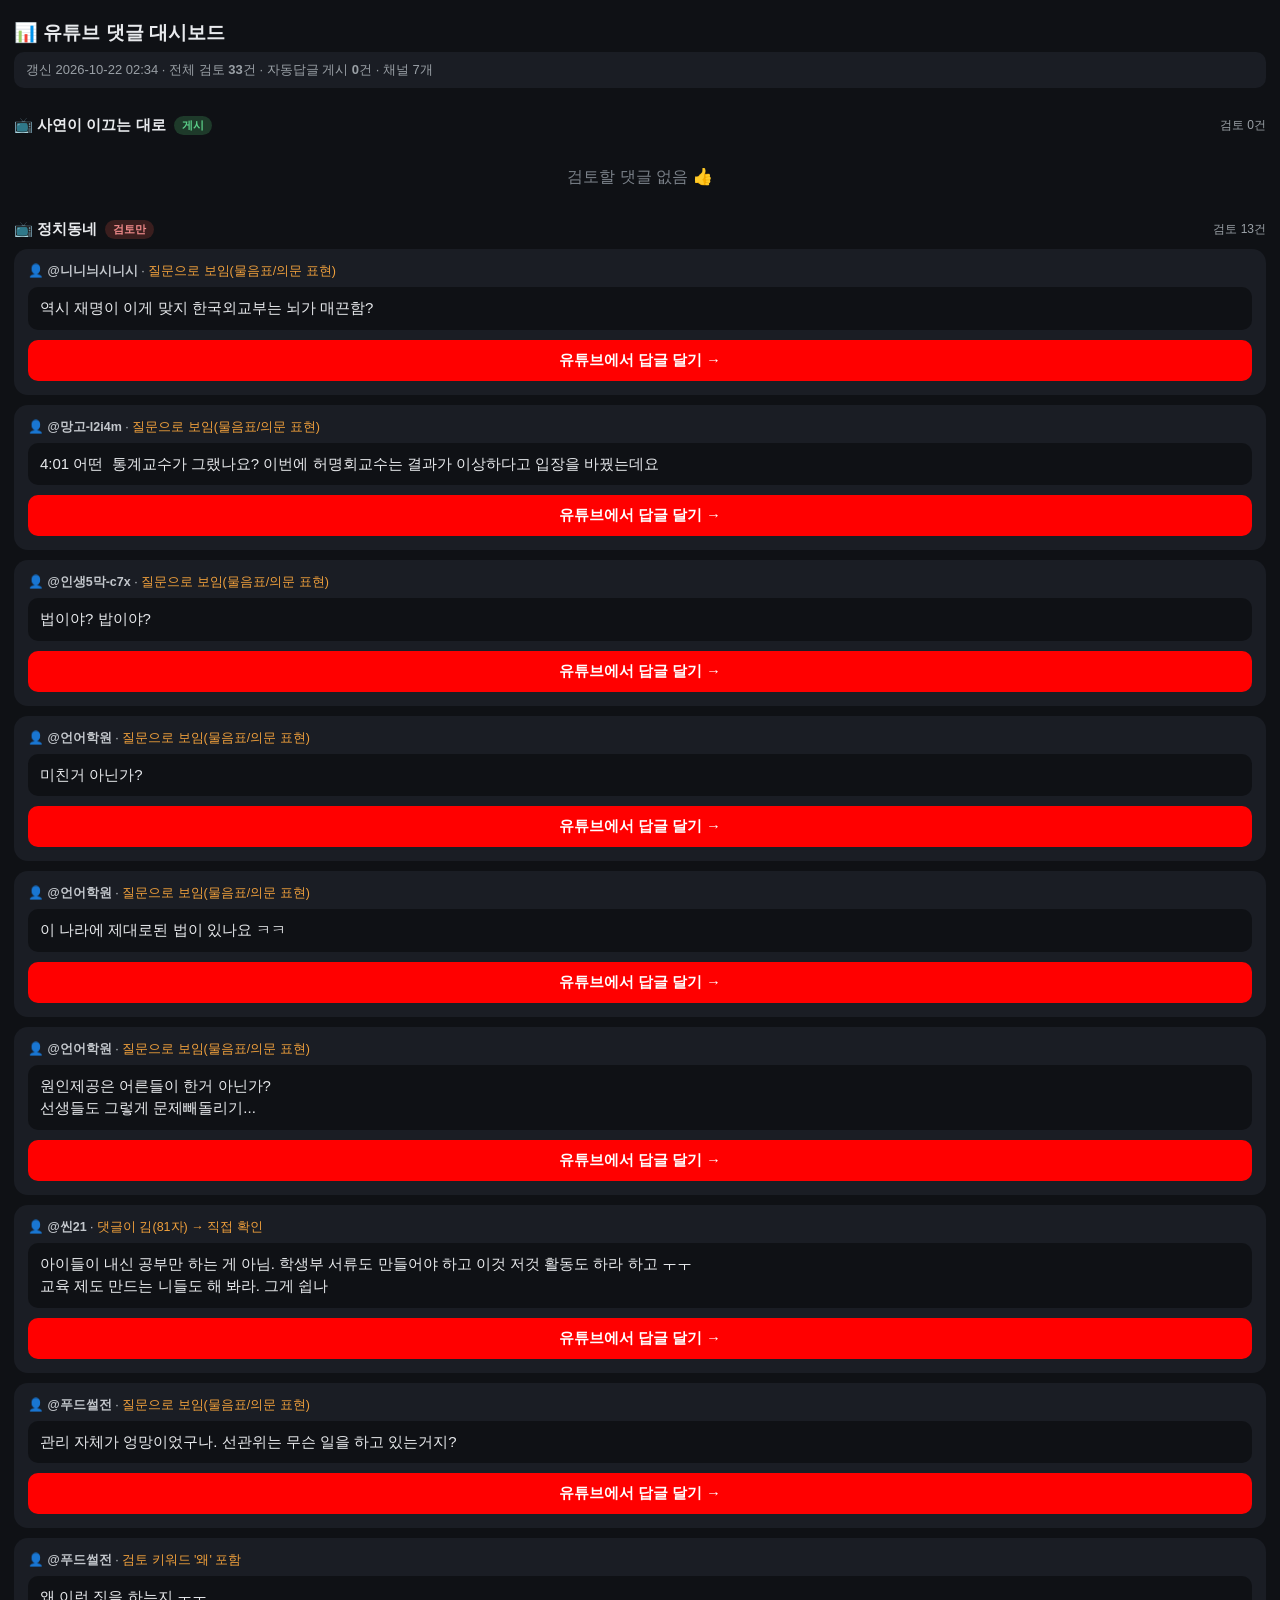
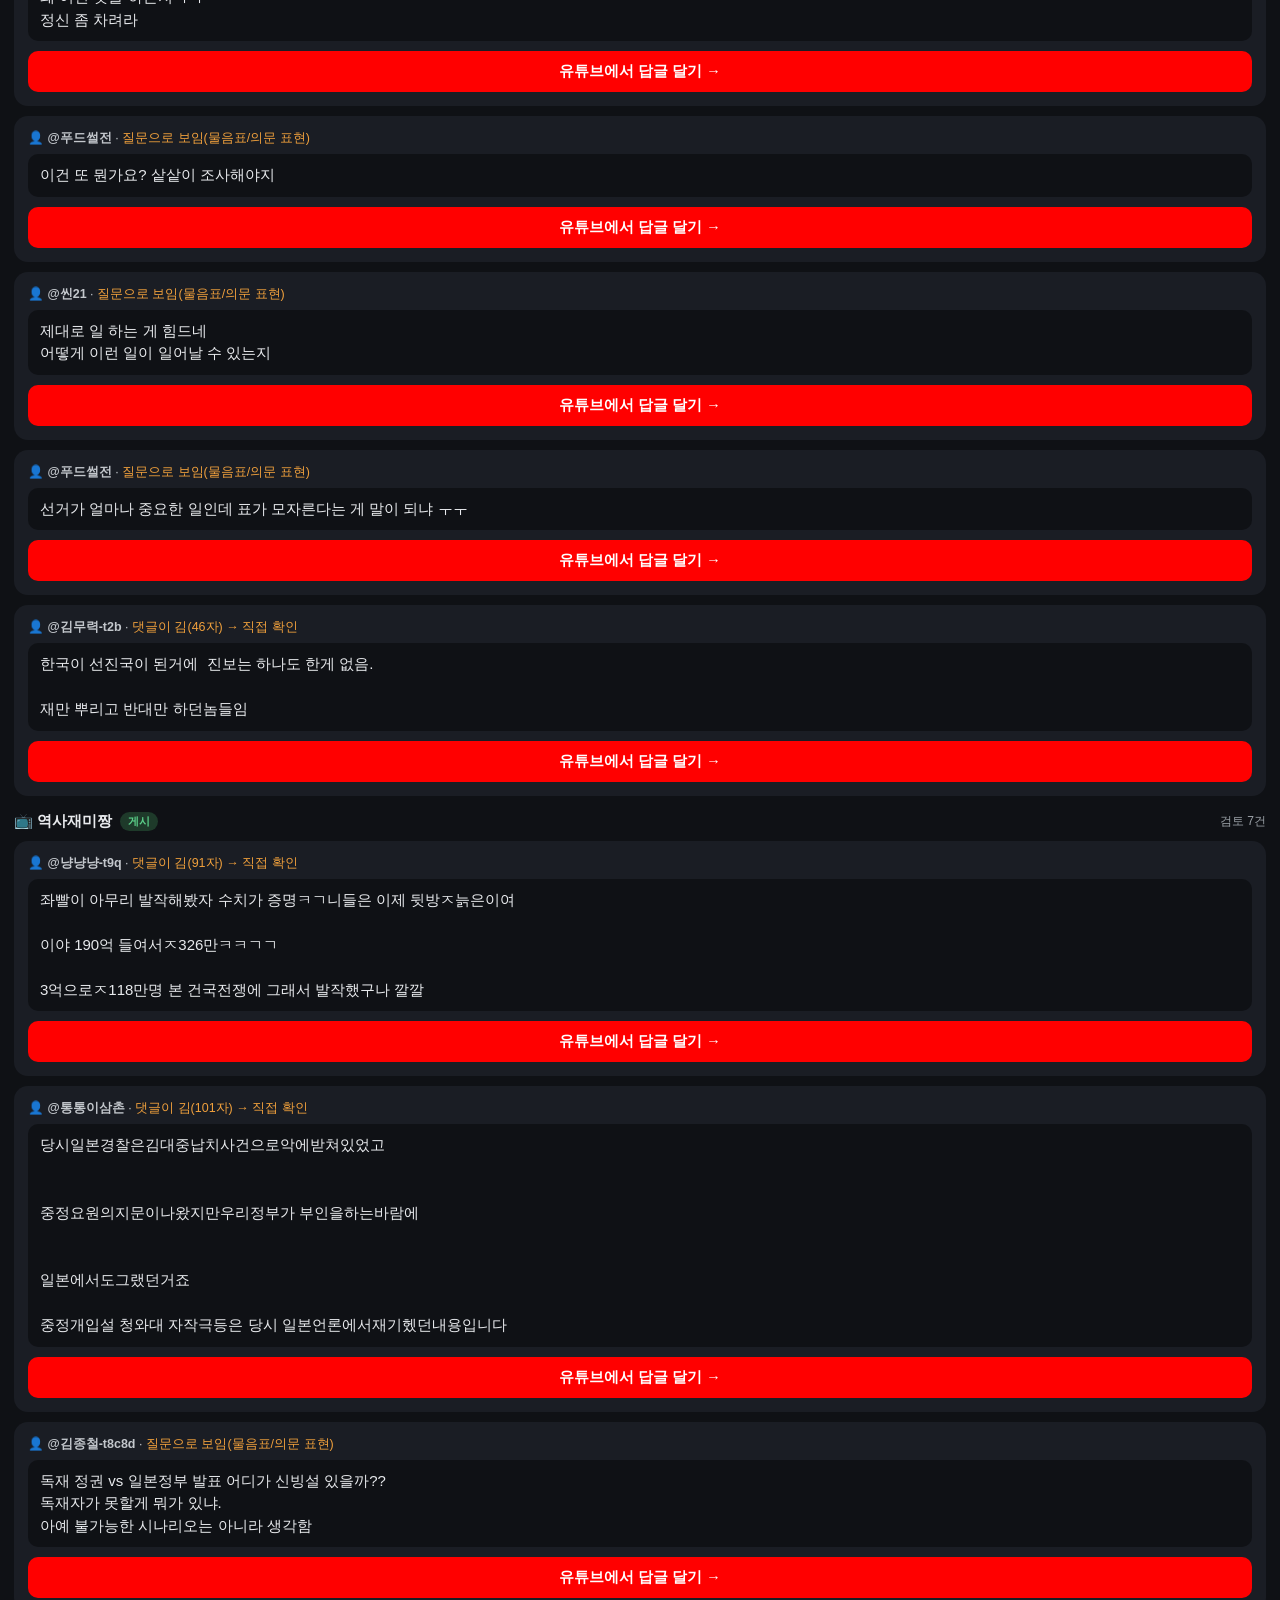
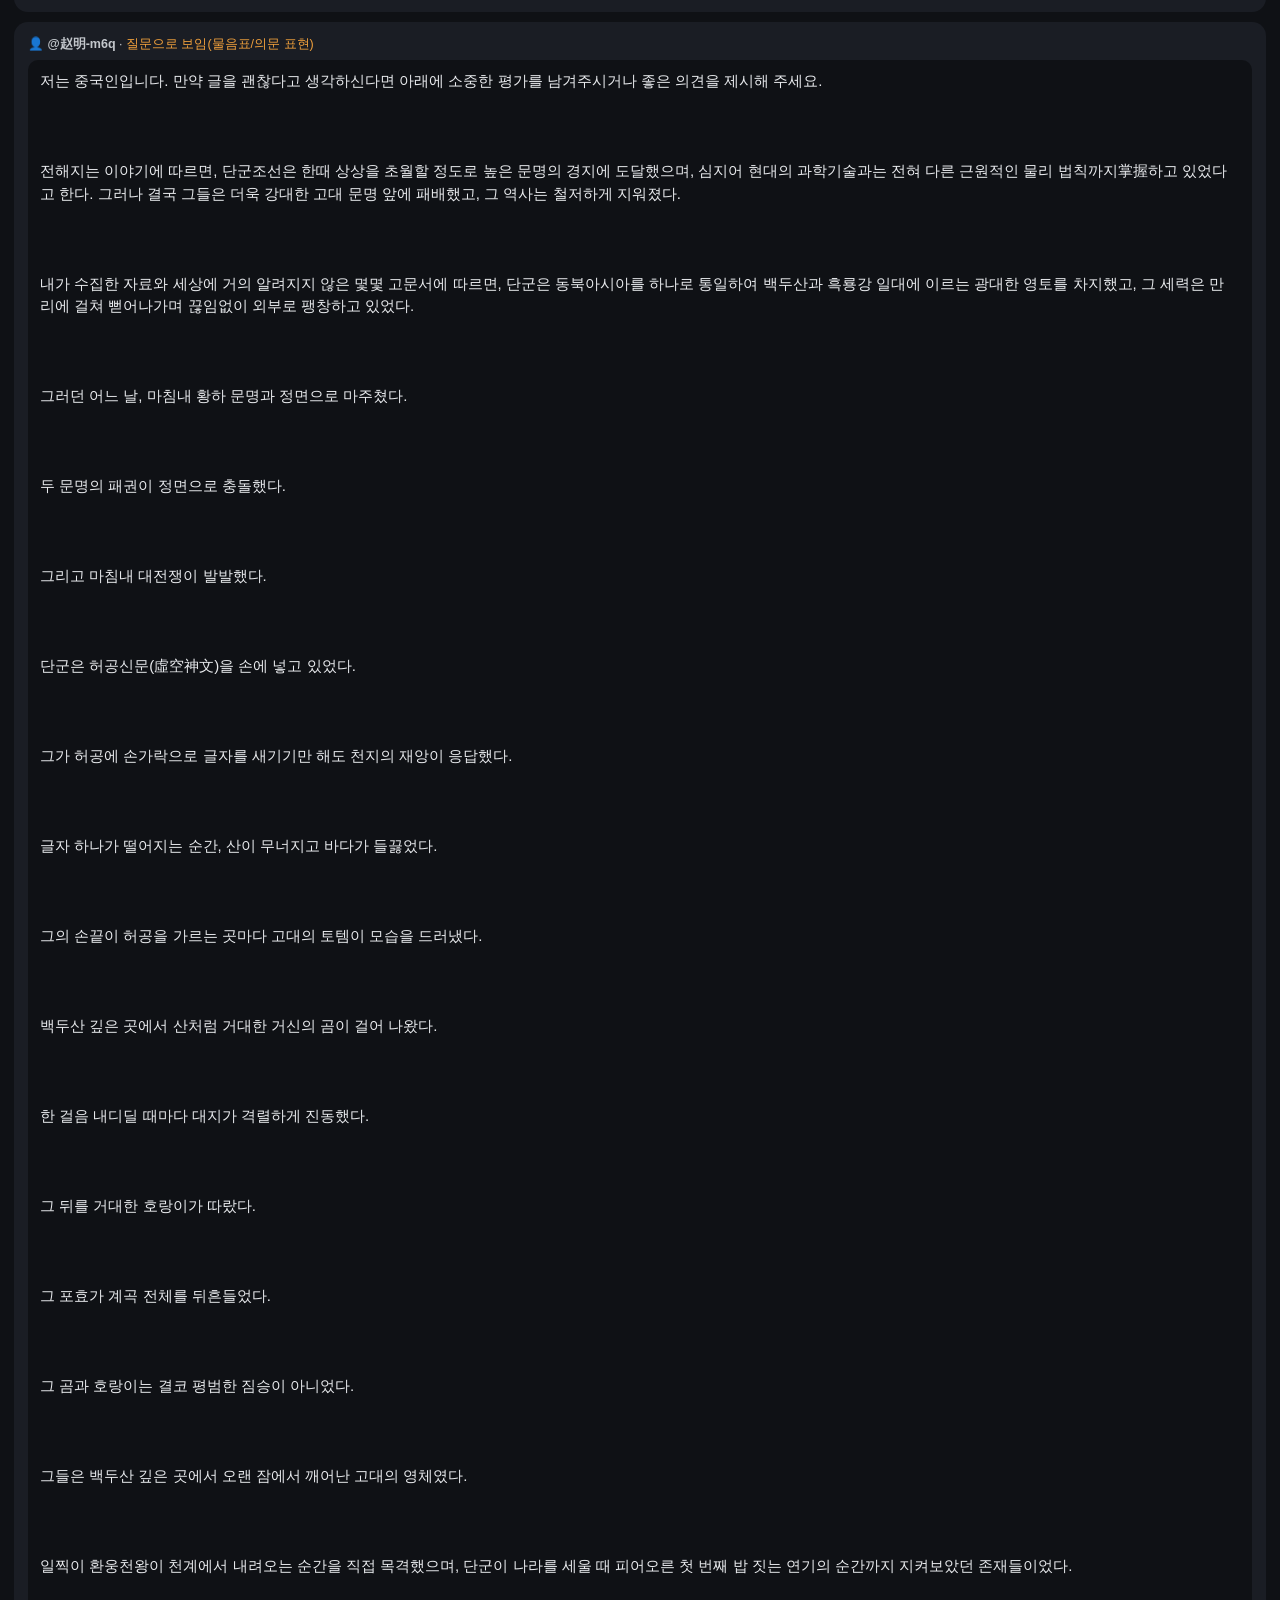
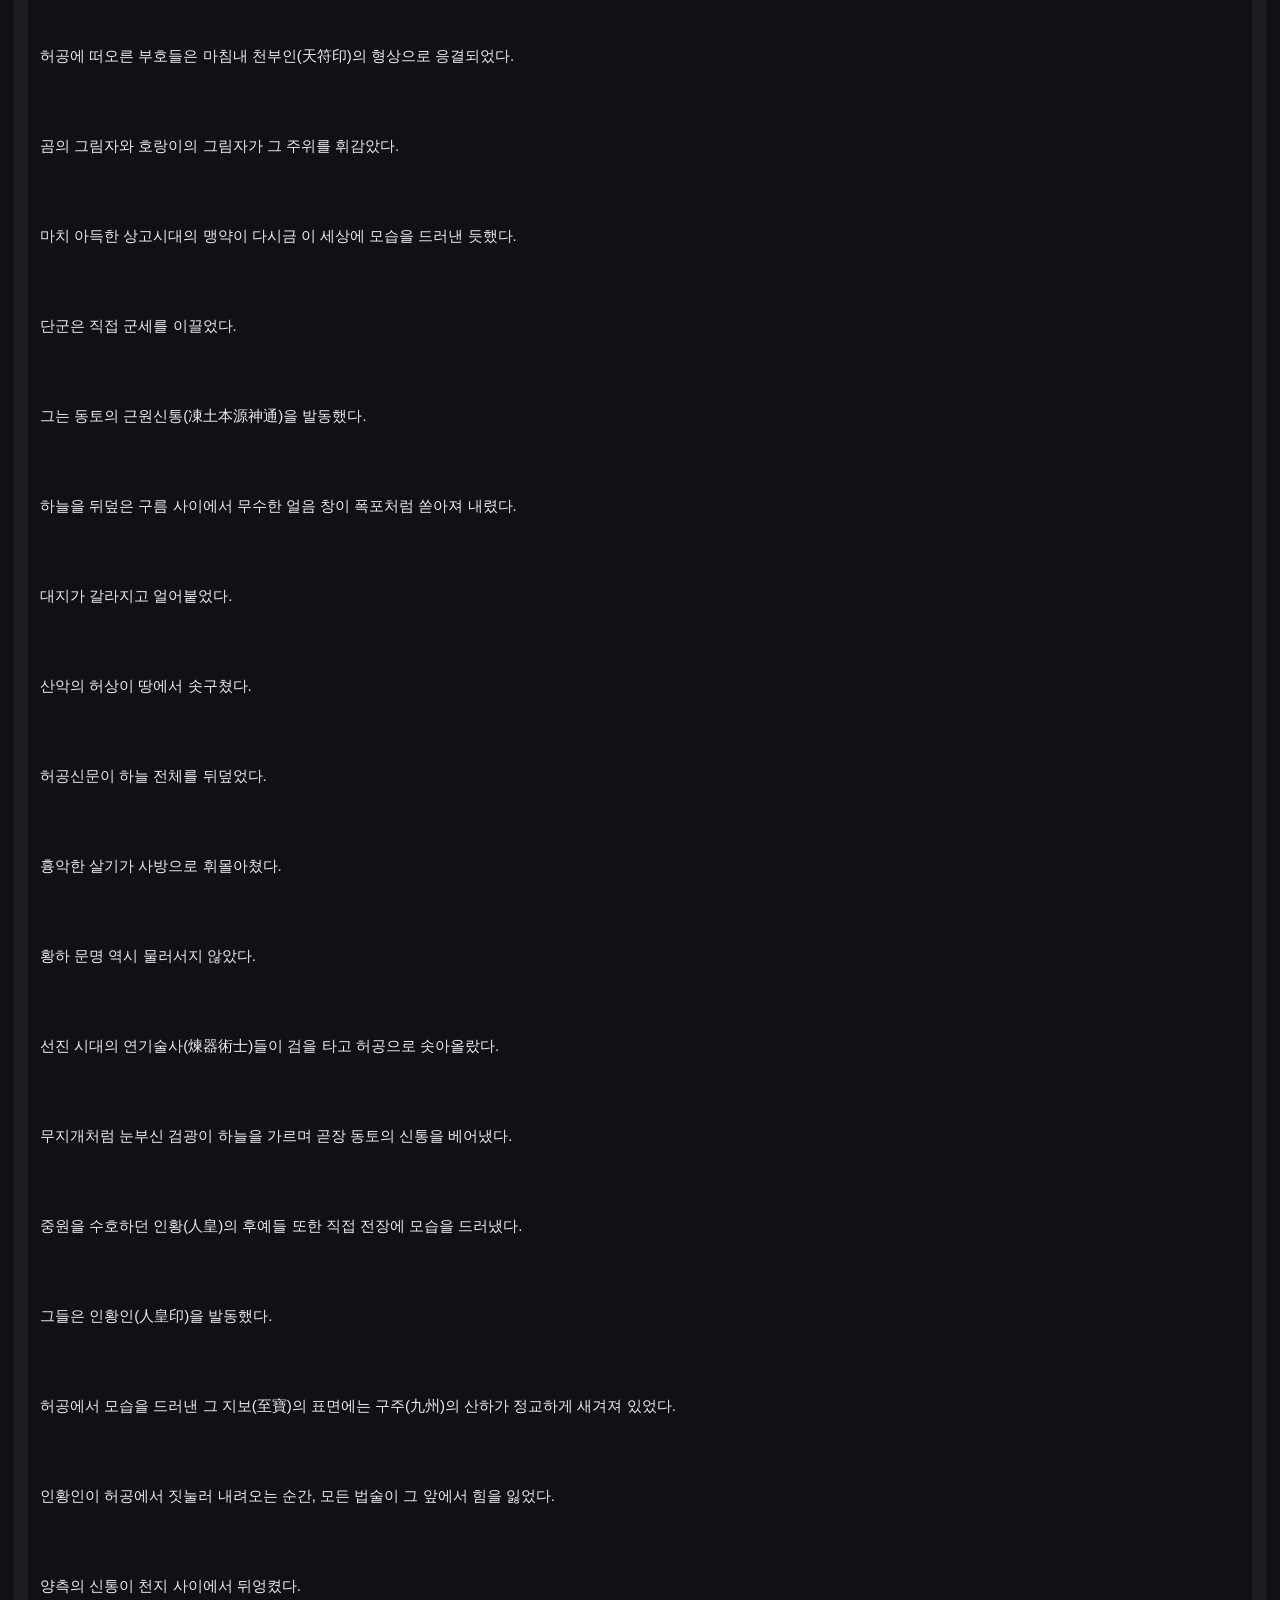
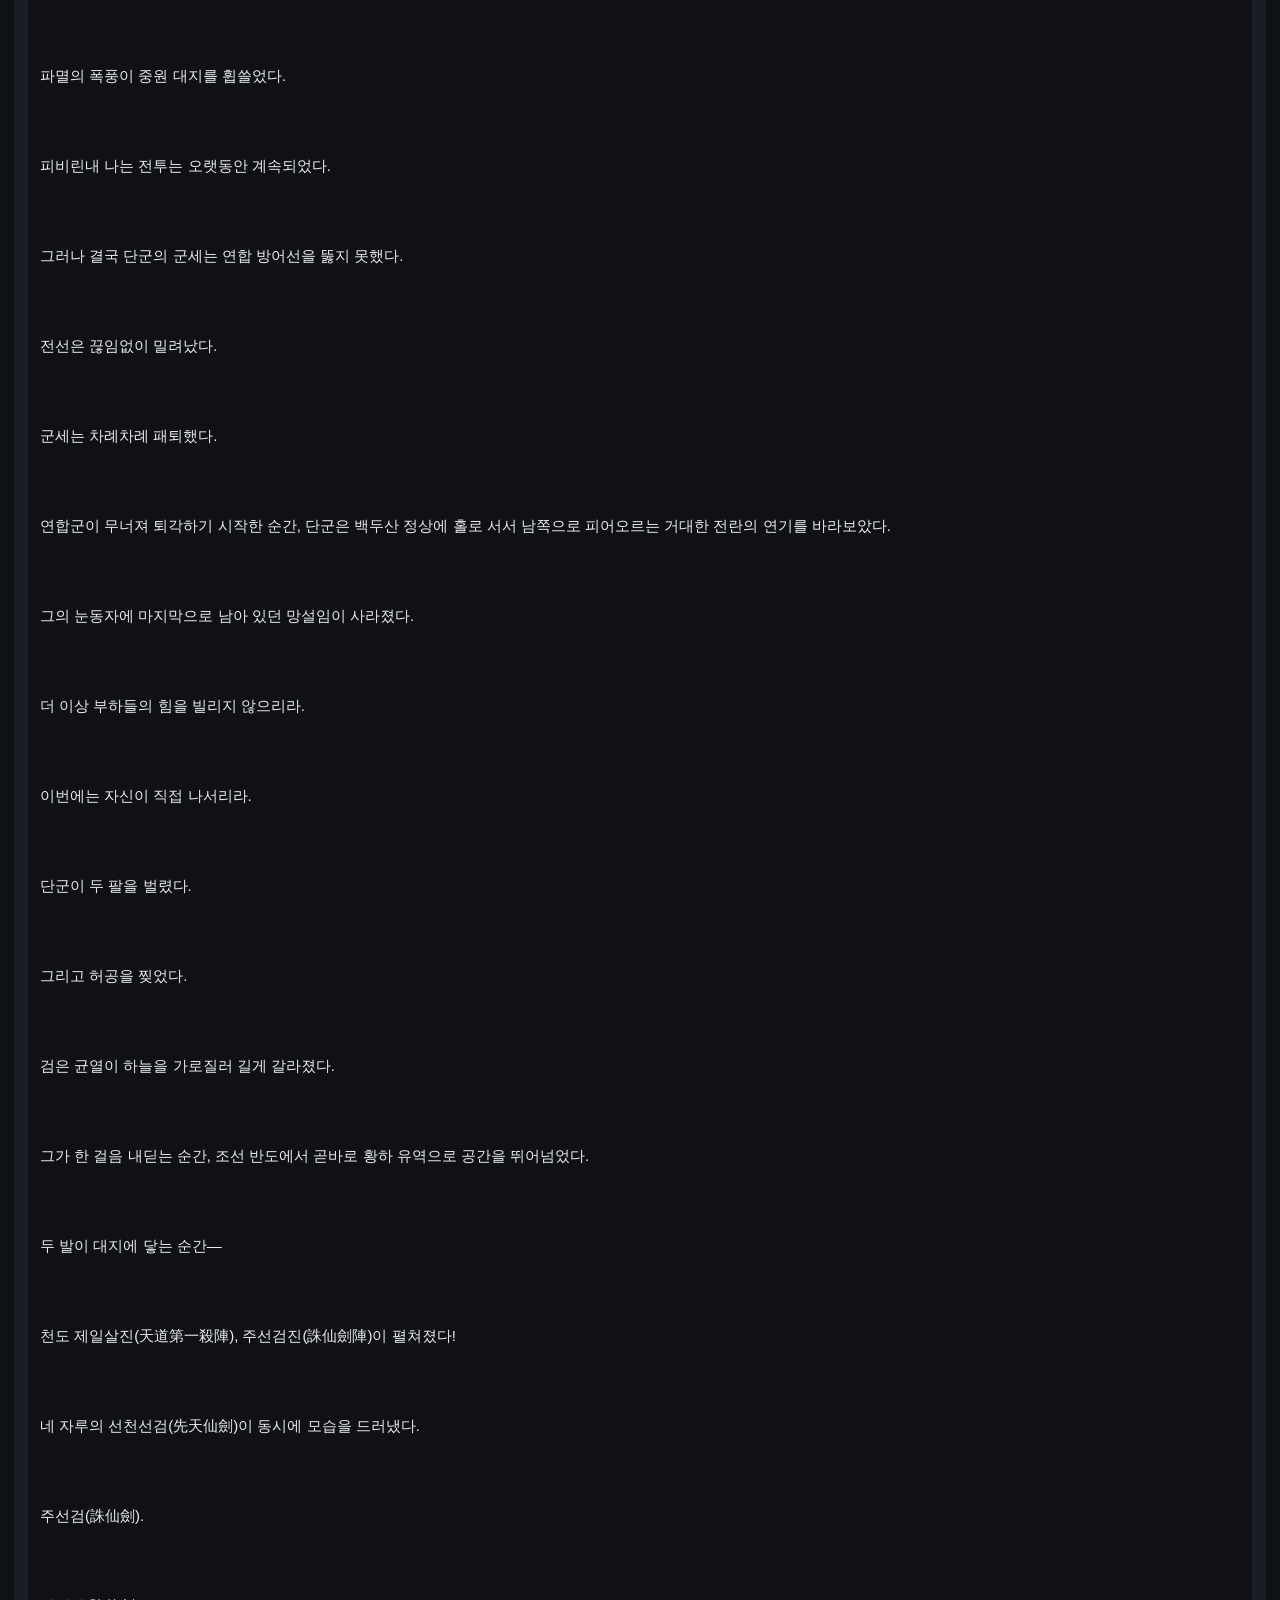
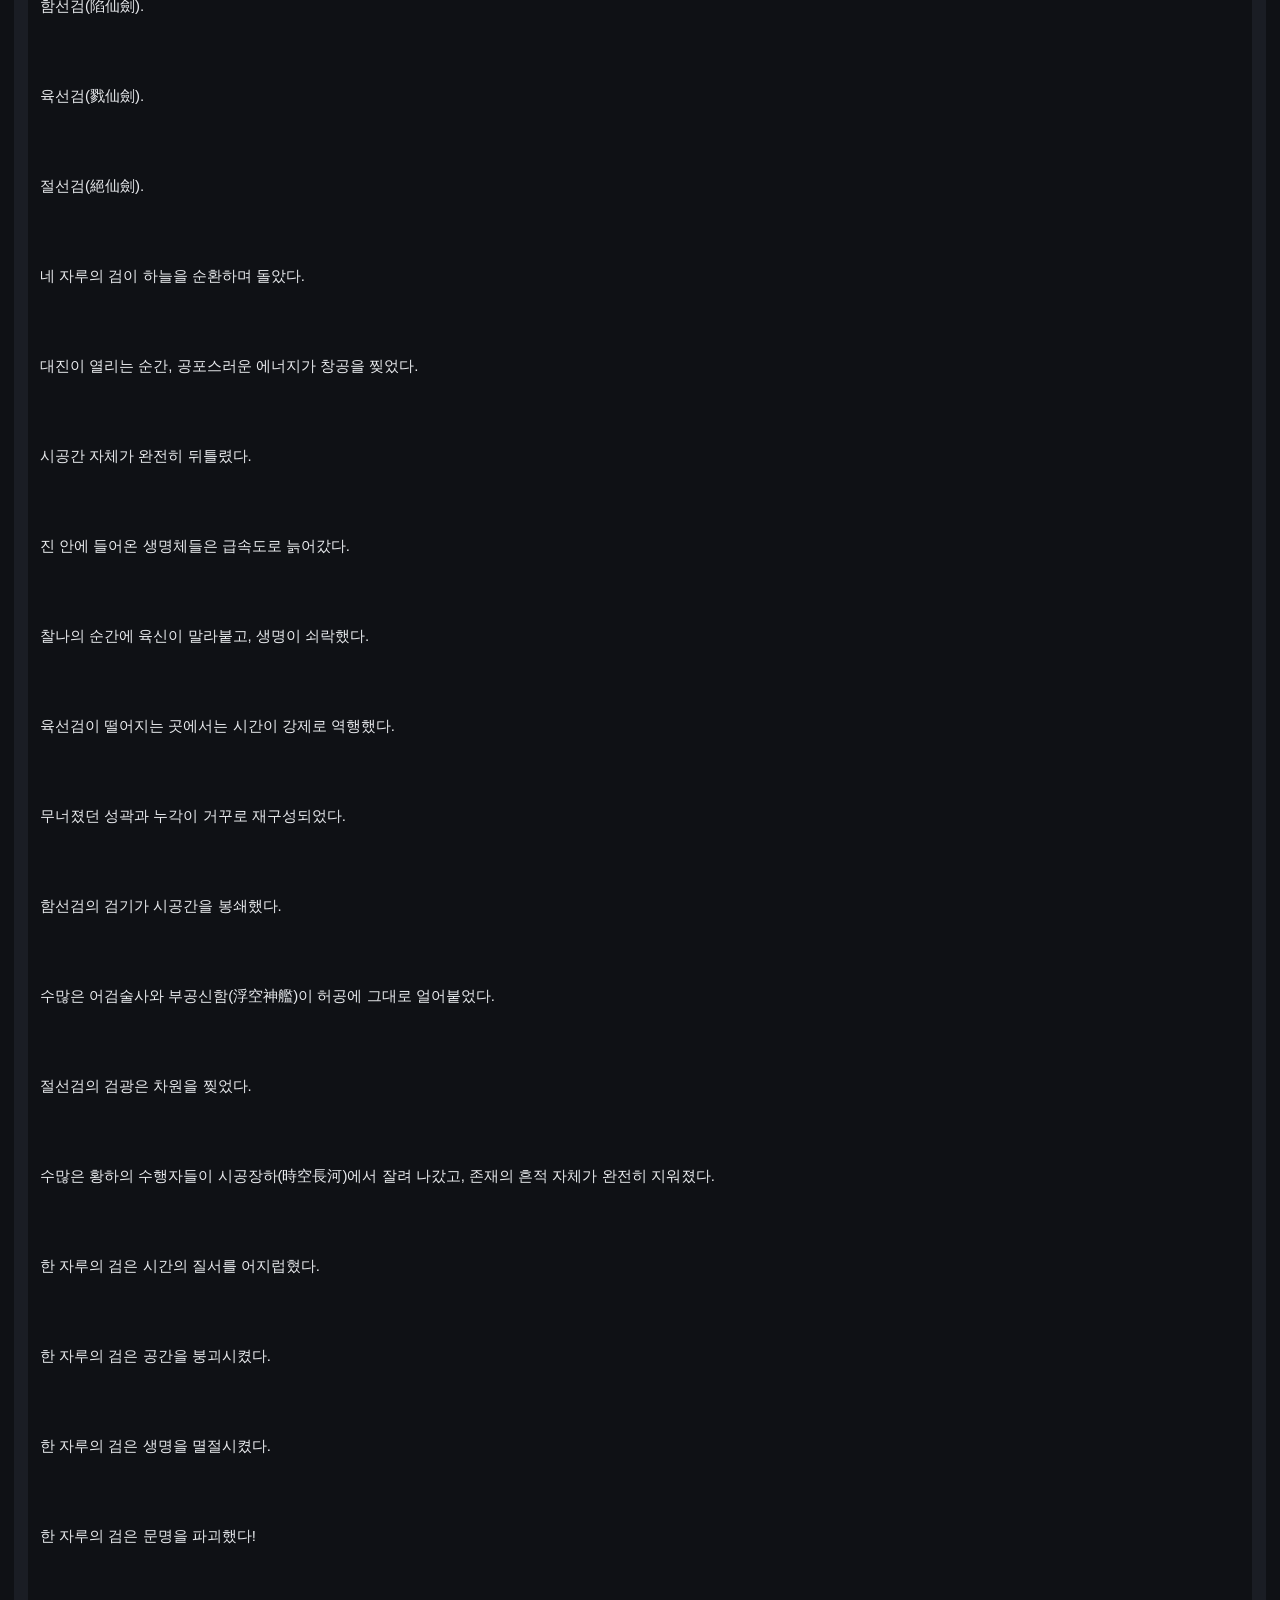
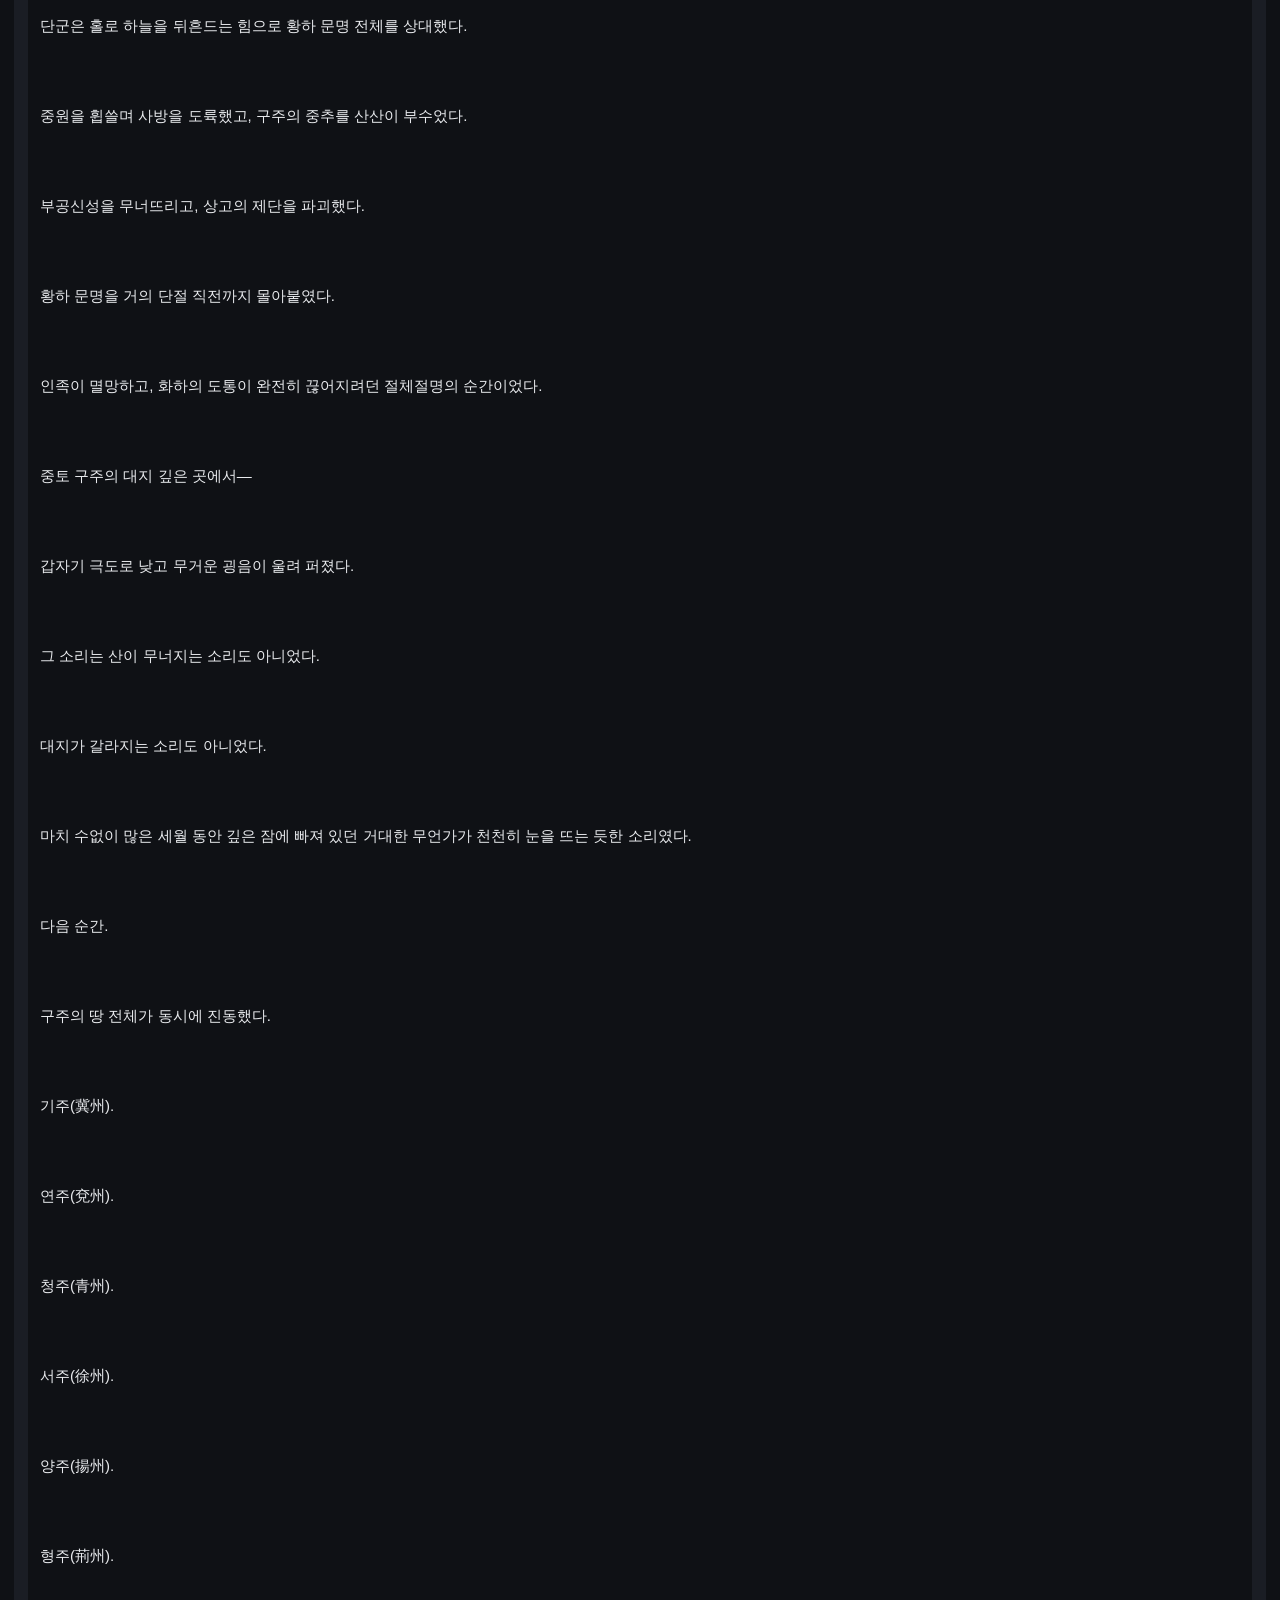
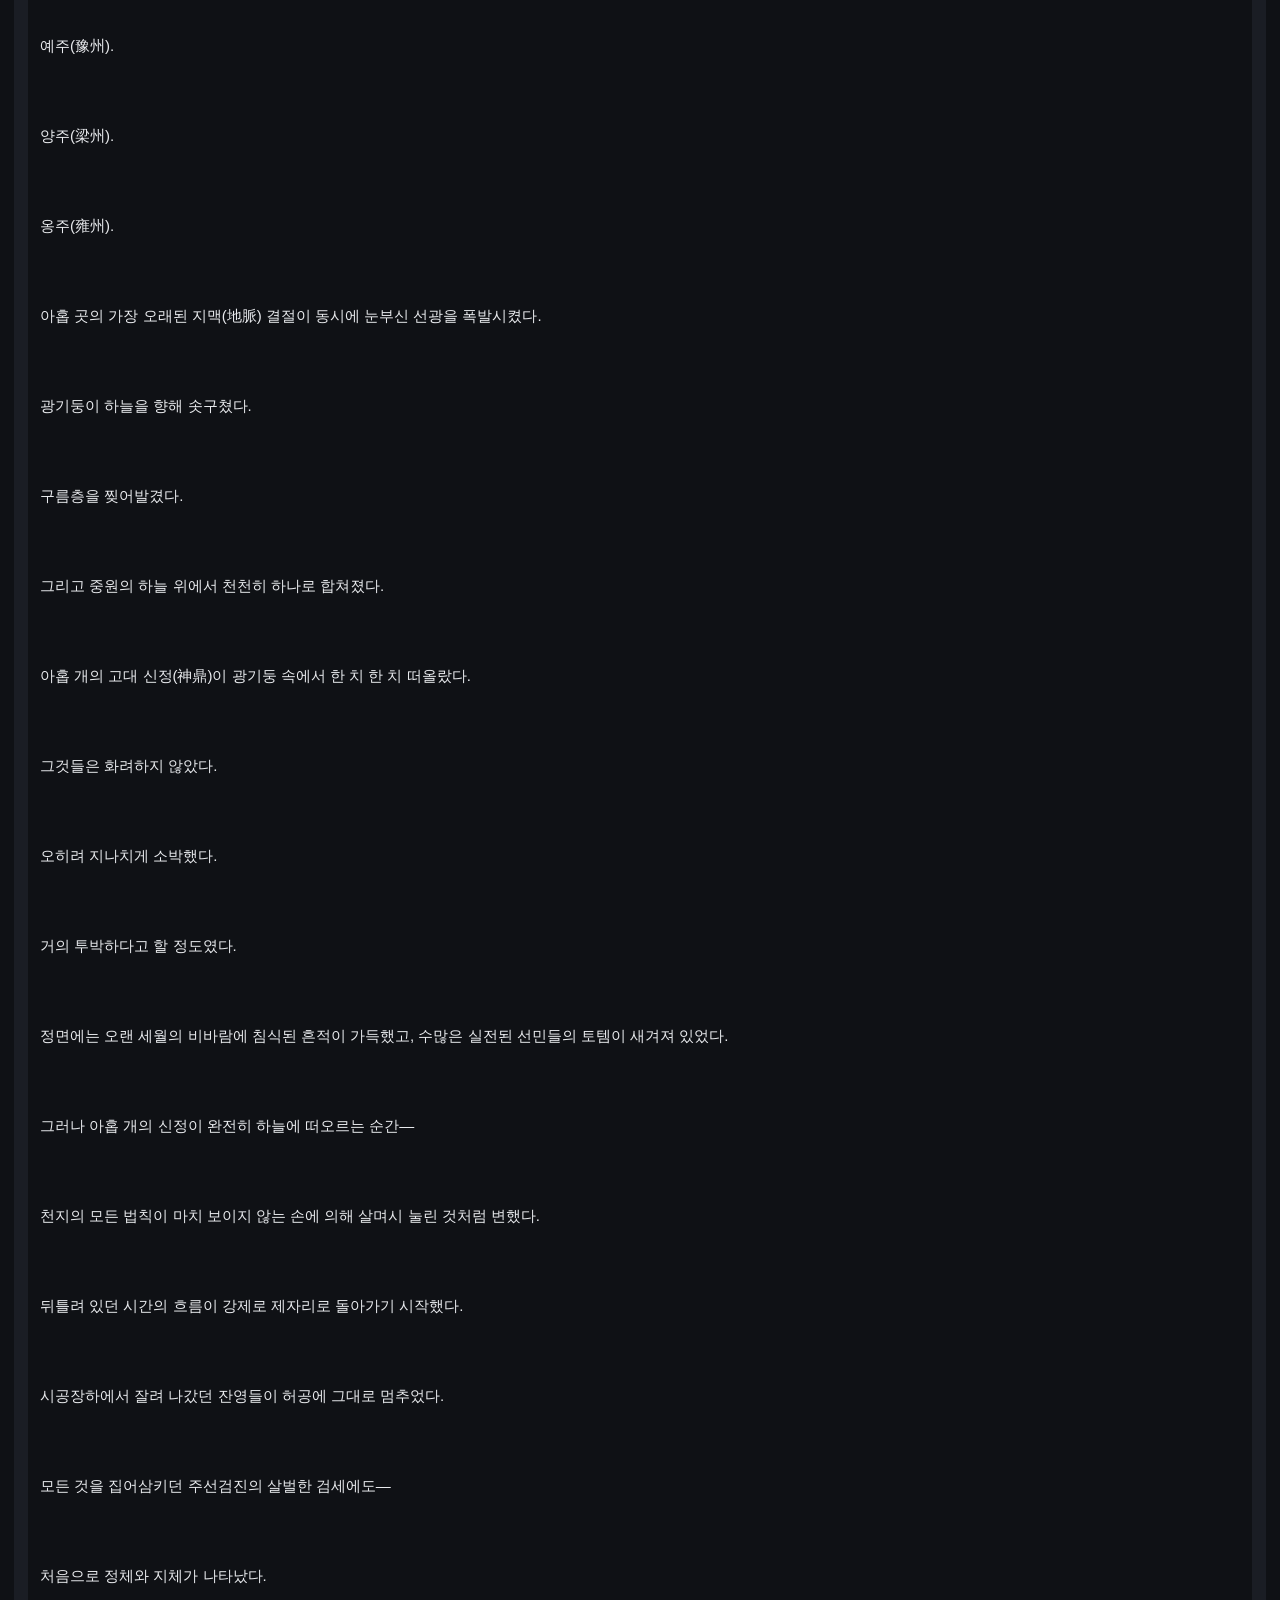
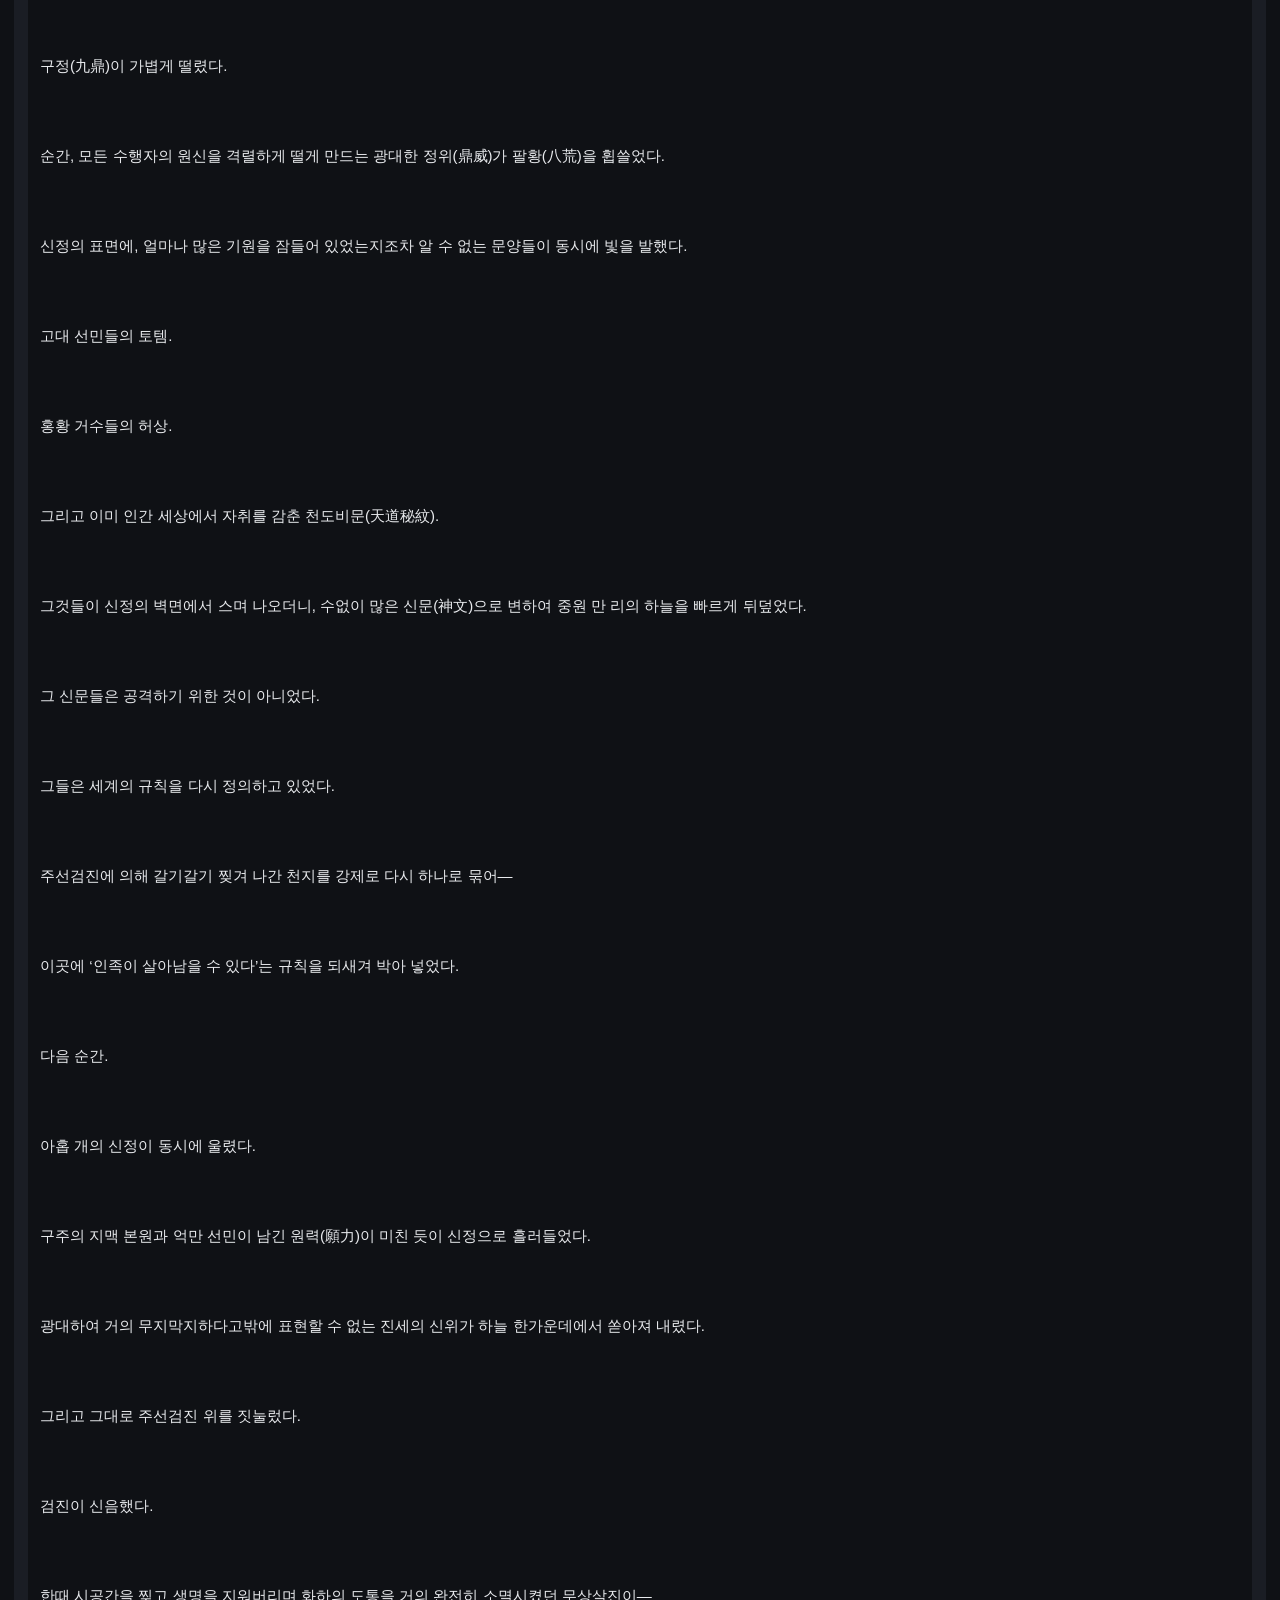
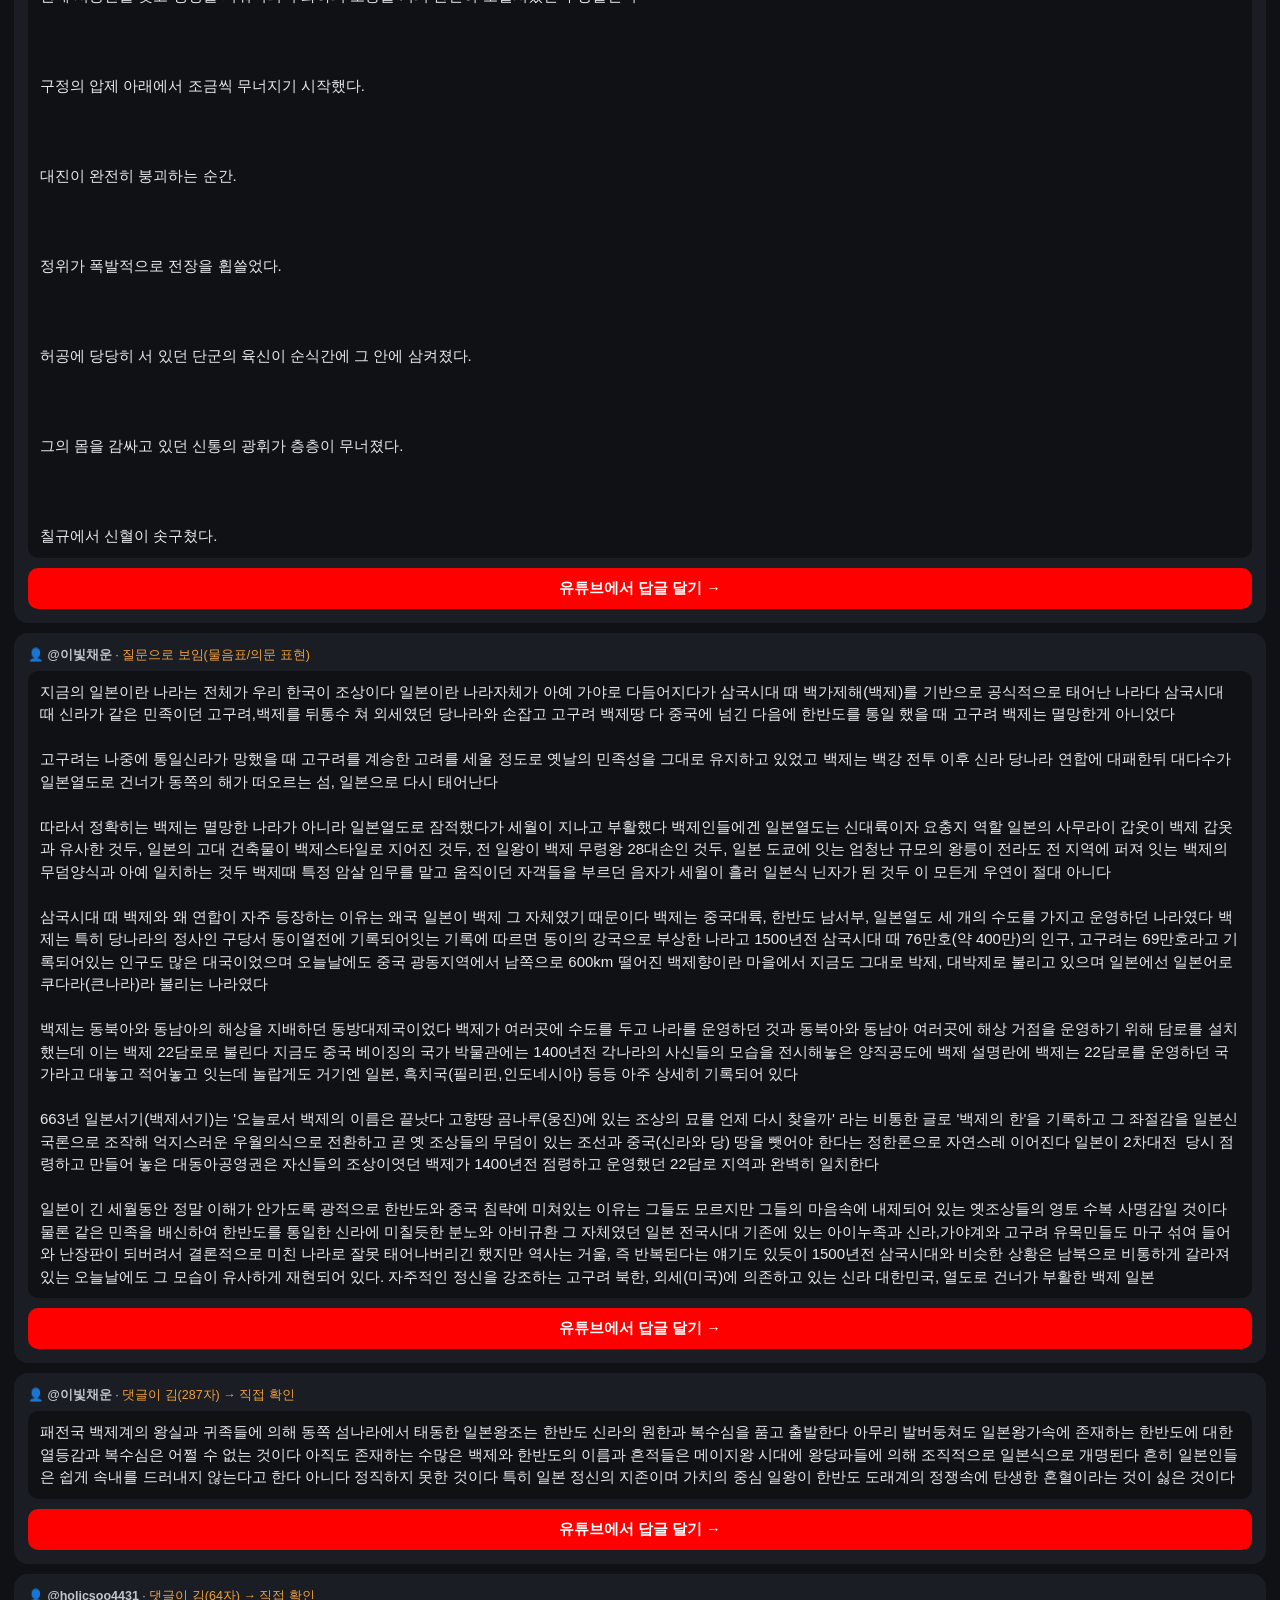
==== commit de76383d: "update 2026-10-22_02-34" ====
--- a/index.html
+++ b/index.html
@@ -24,7 +24,7 @@
 </style></head>
 <body>
 <header><h1>📊 유튜브 댓글 대시보드</h1>
-<div class="sum">갱신 2026-10-22 02:04 · 전체 검토 <b>33</b>건 · 자동답글 게시 <b>0</b>건 · 채널 7개</div></header>
+<div class="sum">갱신 2026-10-22 02:34 · 전체 검토 <b>33</b>건 · 자동답글 게시 <b>0</b>건 · 채널 7개</div></header>
 <section><div class="chhead"><span class="ch">📺 사연이 이끄는 대로</span><span class="tag post">게시</span><span class="cnt">검토 0건</span></div><p class="empty">검토할 댓글 없음 👍</p></section><section><div class="chhead"><span class="ch">📺 정치동네</span><span class="tag rev">검토만</span><span class="cnt">검토 13건</span></div><div class="card"><div class="meta">👤 <b>@니니늬시니시</b> · <span class="reason">질문으로 보임(물음표/의문 표현)</span></div><div class="comment">역시 재명이 이게 맞지 한국외교부는 뇌가 매끈함?</div><a class="btn" href="https://www.youtube.com/watch?v=BdrwWUkezWc&amp;lc=UgwG-dEzEmSIEDKn1_54AaABAg" target="_blank">유튜브에서 답글 달기 →</a></div><div class="card"><div class="meta">👤 <b>@망고-l2i4m</b> · <span class="reason">질문으로 보임(물음표/의문 표현)</span></div><div class="comment">4:01 어떤  통계교수가 그랬나요? 이번에 허명회교수는 결과가 이상하다고 입장을 바꿨는데요</div><a class="btn" href="https://www.youtube.com/watch?v=As3-kZddHhk&amp;lc=UgwaBcBz2sFx62c5HBh4AaABAg" target="_blank">유튜브에서 답글 달기 →</a></div><div class="card"><div class="meta">👤 <b>@인생5막-c7x</b> · <span class="reason">질문으로 보임(물음표/의문 표현)</span></div><div class="comment">법이야? 밥이야?</div><a class="btn" href="https://www.youtube.com/watch?v=fgtO_q3nrFA&amp;lc=UgxjdB8QCN0hF3Z1q1p4AaABAg" target="_blank">유튜브에서 답글 달기 →</a></div><div class="card"><div class="meta">👤 <b>@언어학원</b> · <span class="reason">질문으로 보임(물음표/의문 표현)</span></div><div class="comment">미친거 아닌가?</div><a class="btn" href="https://www.youtube.com/watch?v=L9JfwlNfszw&amp;lc=Ugwp_1Fjopud5MHf4Zd4AaABAg" target="_blank">유튜브에서 답글 달기 →</a></div><div class="card"><div class="meta">👤 <b>@언어학원</b> · <span class="reason">질문으로 보임(물음표/의문 표현)</span></div><div class="comment">이 나라에 제대로된 법이 있나요 ㅋㅋ</div><a class="btn" href="https://www.youtube.com/watch?v=fgtO_q3nrFA&amp;lc=UgwhqRFI2Tir5h5UavR4AaABAg" target="_blank">유튜브에서 답글 달기 →</a></div><div class="card"><div class="meta">👤 <b>@언어학원</b> · <span class="reason">질문으로 보임(물음표/의문 표현)</span></div><div class="comment">원인제공은 어른들이 한거 아닌가?
 선생들도 그렇게 문제빼돌리기...</div><a class="btn" href="https://www.youtube.com/watch?v=ps-KJgPUY4s&amp;lc=Ugx8VHjpwUOtMnlYhSx4AaABAg" target="_blank">유튜브에서 답글 달기 →</a></div><div class="card"><div class="meta">👤 <b>@씬21</b> · <span class="reason">댓글이 김(81자) → 직접 확인</span></div><div class="comment">아이들이 내신 공부만 하는 게 아님. 학생부 서류도 만들어야 하고 이것 저것 활동도 하라 하고 ㅜㅜ
 교육 제도 만드는 니들도 해 봐라. 그게 쉽나</div><a class="btn" href="https://www.youtube.com/watch?v=ps-KJgPUY4s&amp;lc=Ugx3TIH_IisqM66c8Jh4AaABAg" target="_blank">유튜브에서 답글 달기 →</a></div><div class="card"><div class="meta">👤 <b>@푸드썰전</b> · <span class="reason">질문으로 보임(물음표/의문 표현)</span></div><div class="comment">관리 자체가 엉망이었구나. 선관위는 무슨 일을 하고 있는거지?</div><a class="btn" href="https://www.youtube.com/watch?v=3Lo4OZoTSGM&amp;lc=Ugydv7YVwU4WQE7p3L14AaABAg" target="_blank">유튜브에서 답글 달기 →</a></div><div class="card"><div class="meta">👤 <b>@푸드썰전</b> · <span class="reason">검토 키워드 &#x27;왜&#x27; 포함</span></div><div class="comment">왜 이런 짓을 하는지 ㅜㅜ
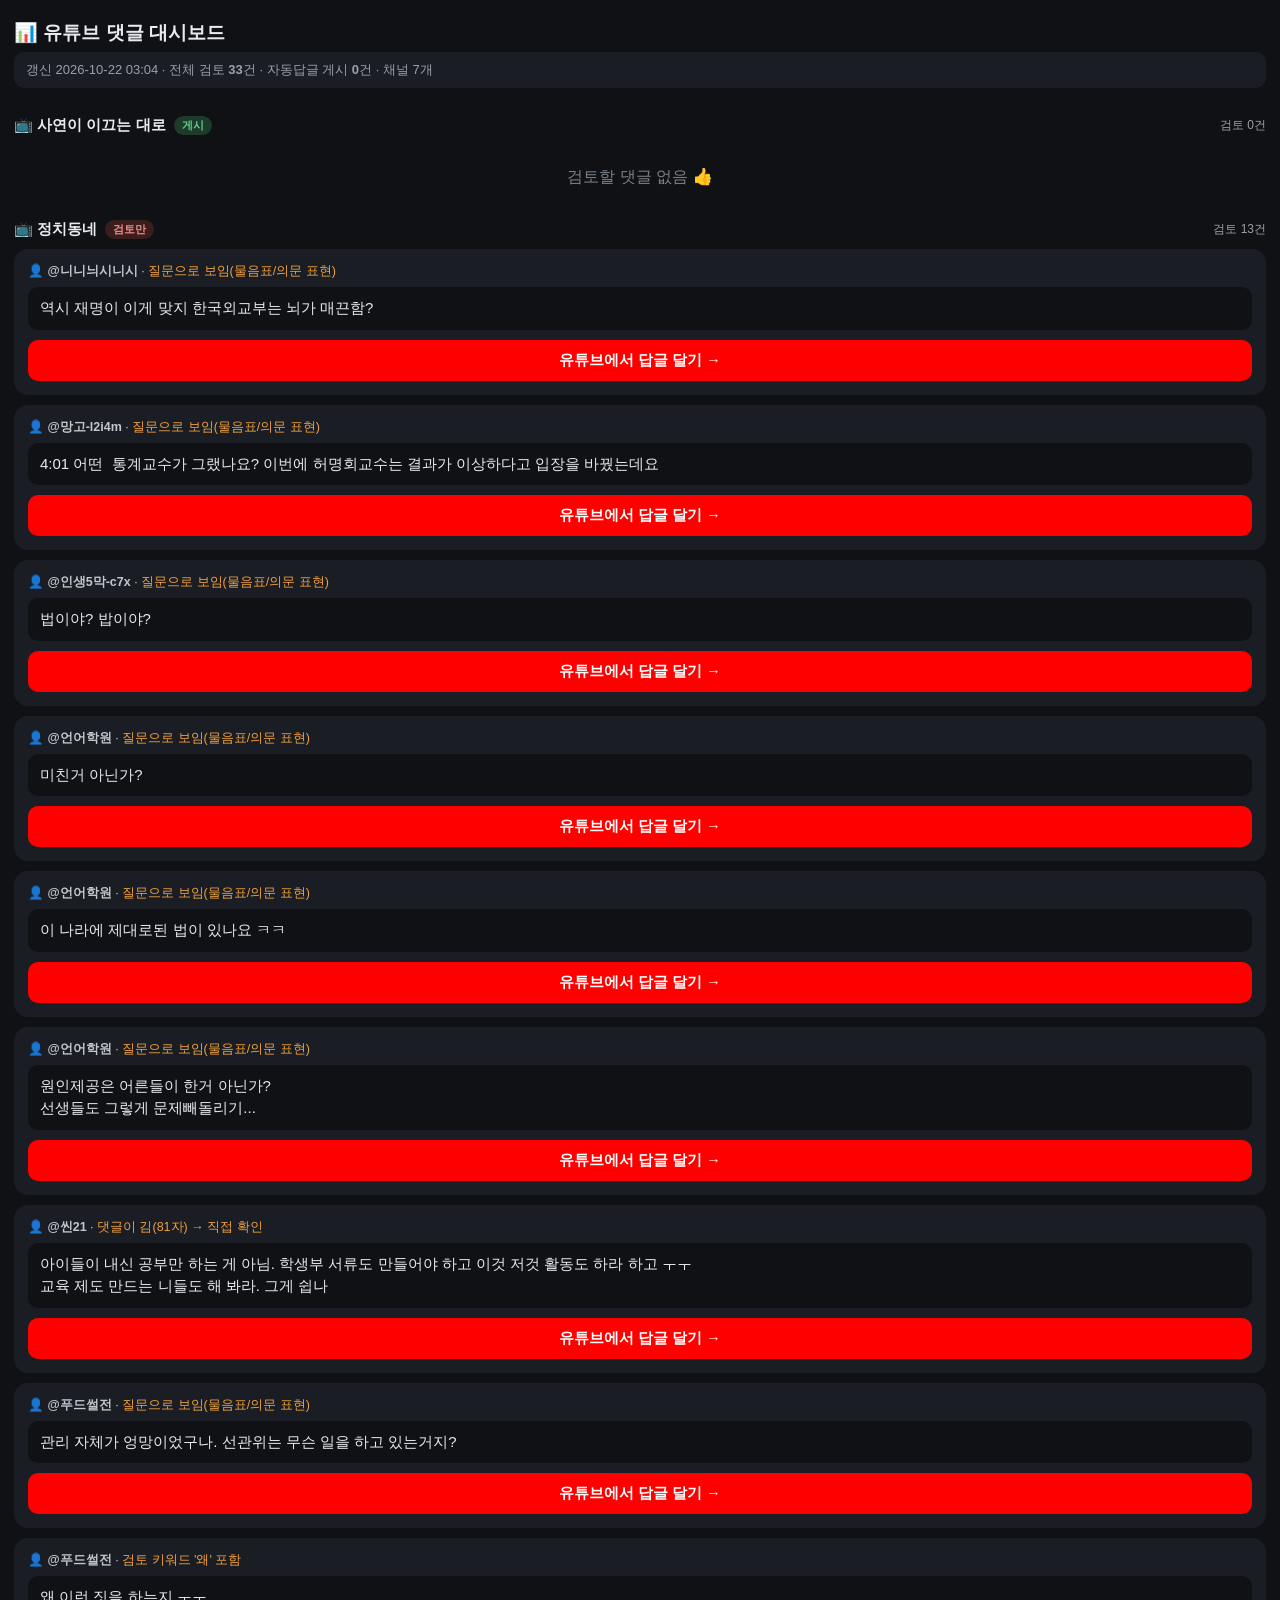
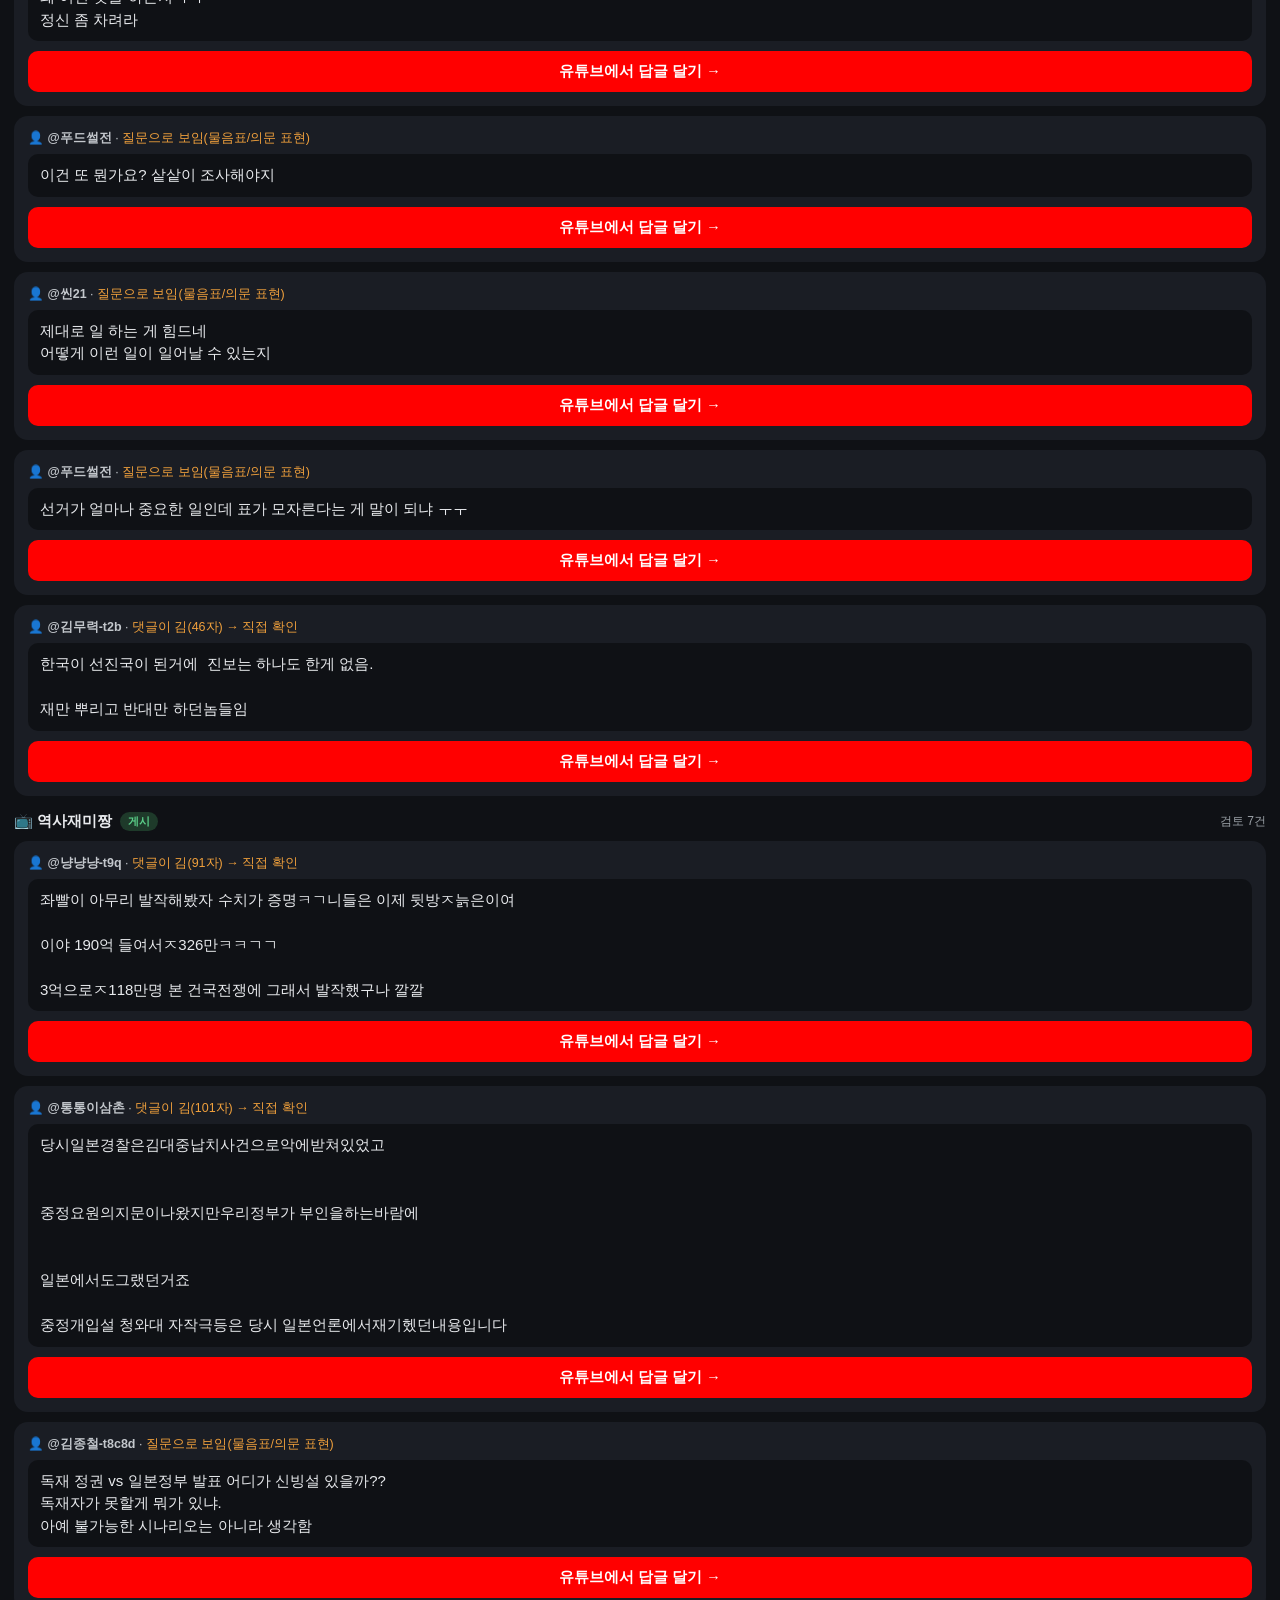
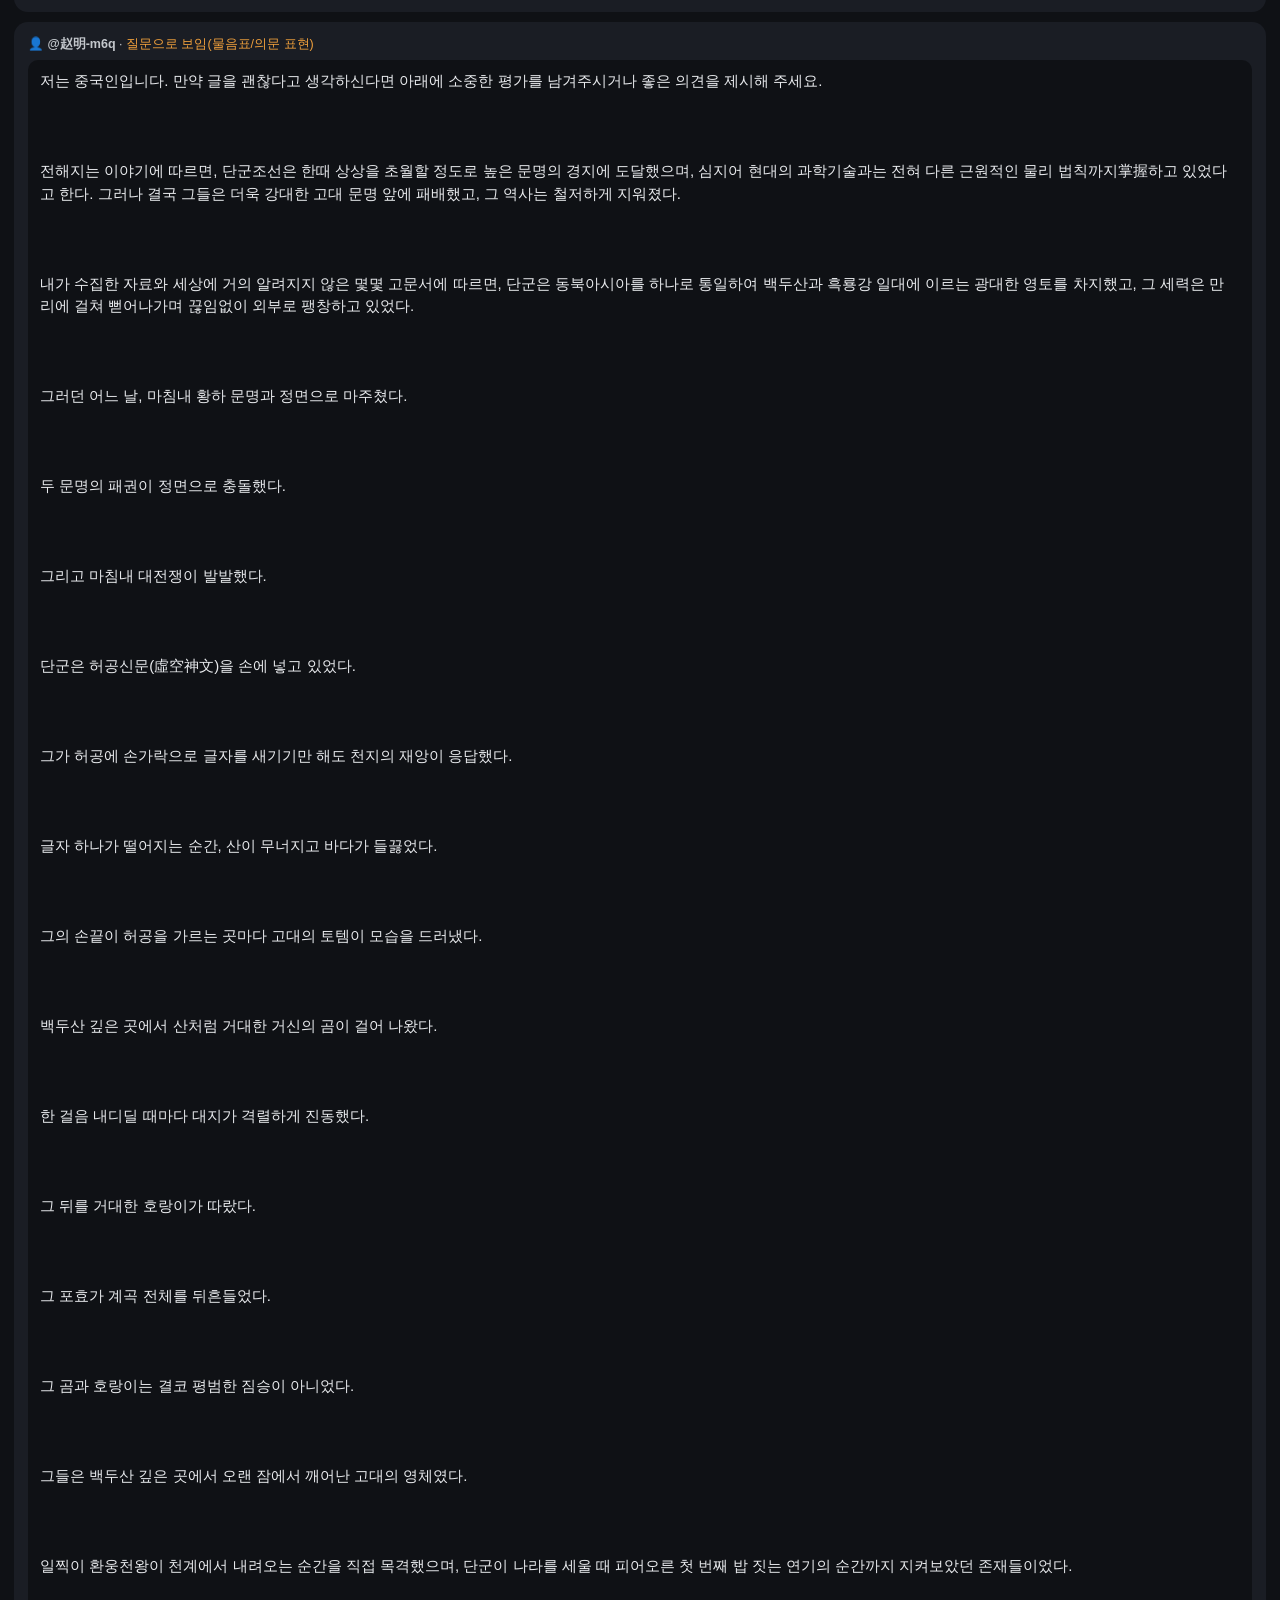
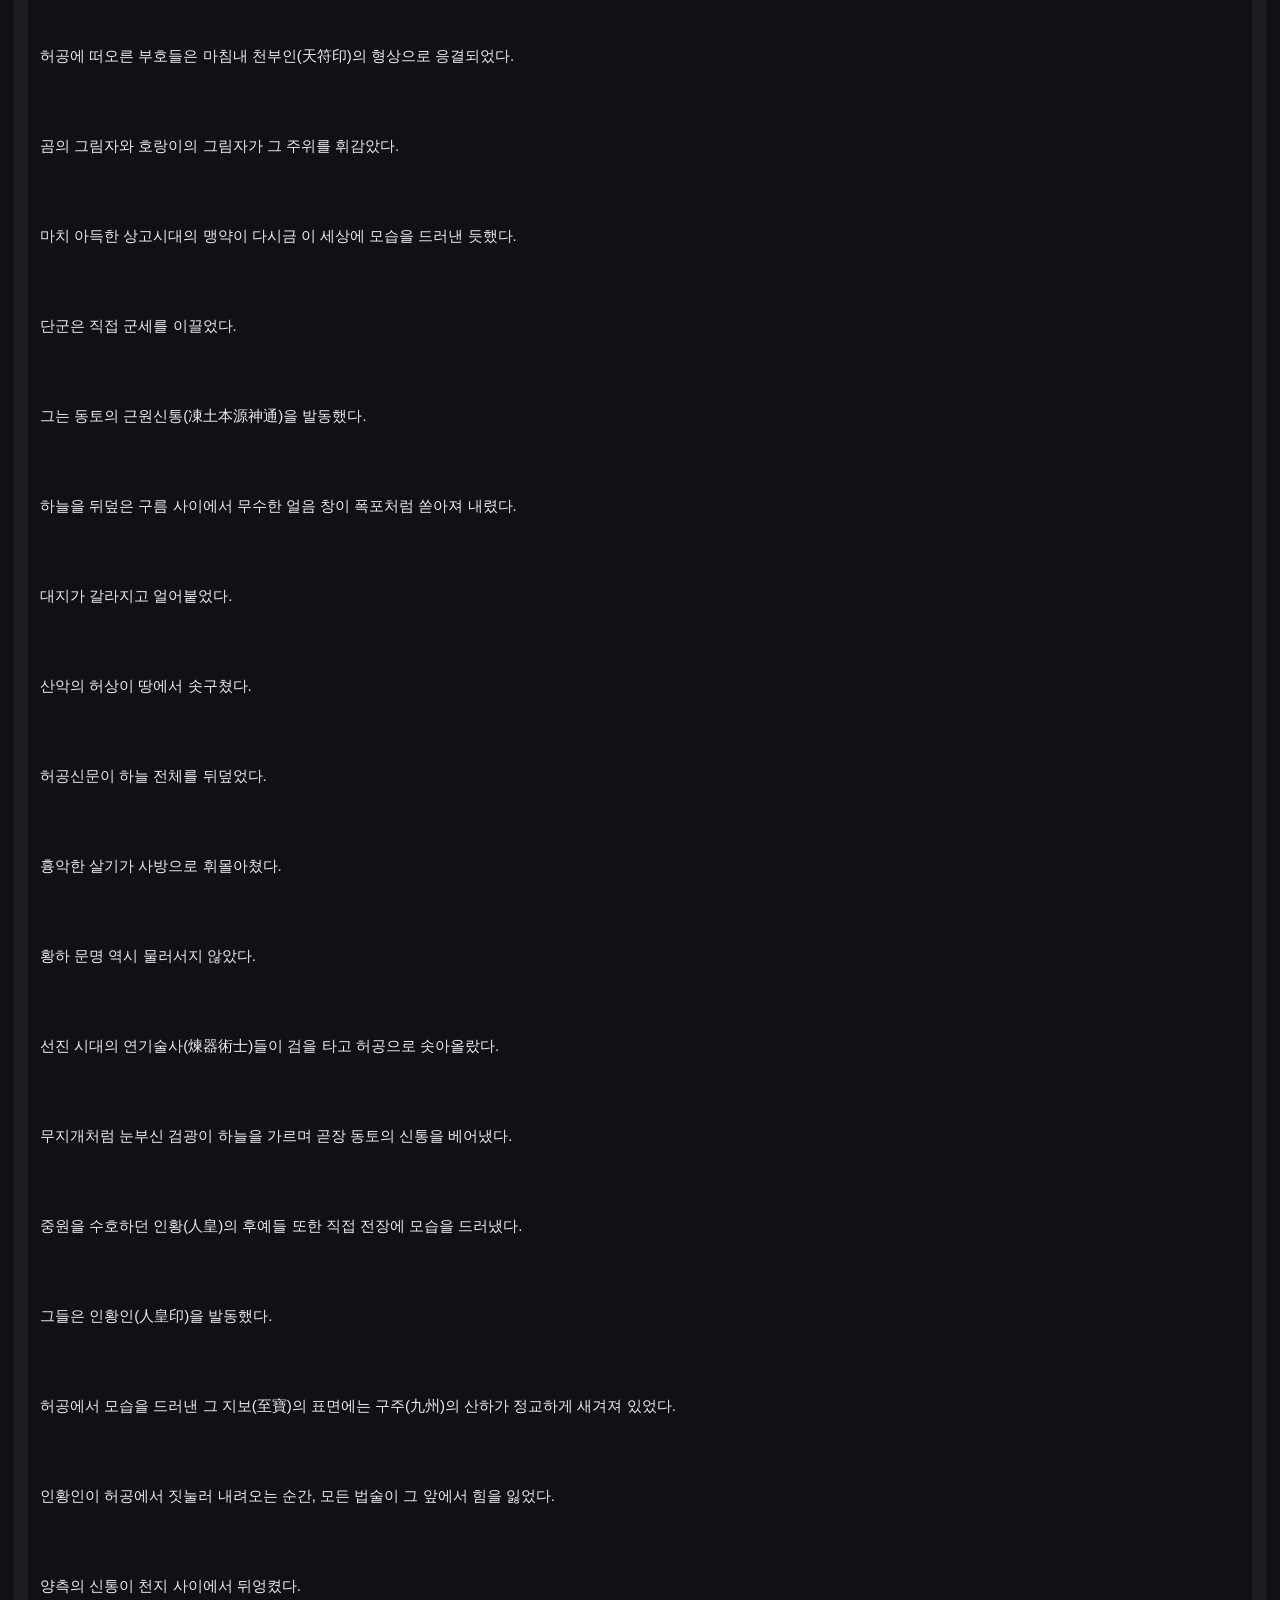
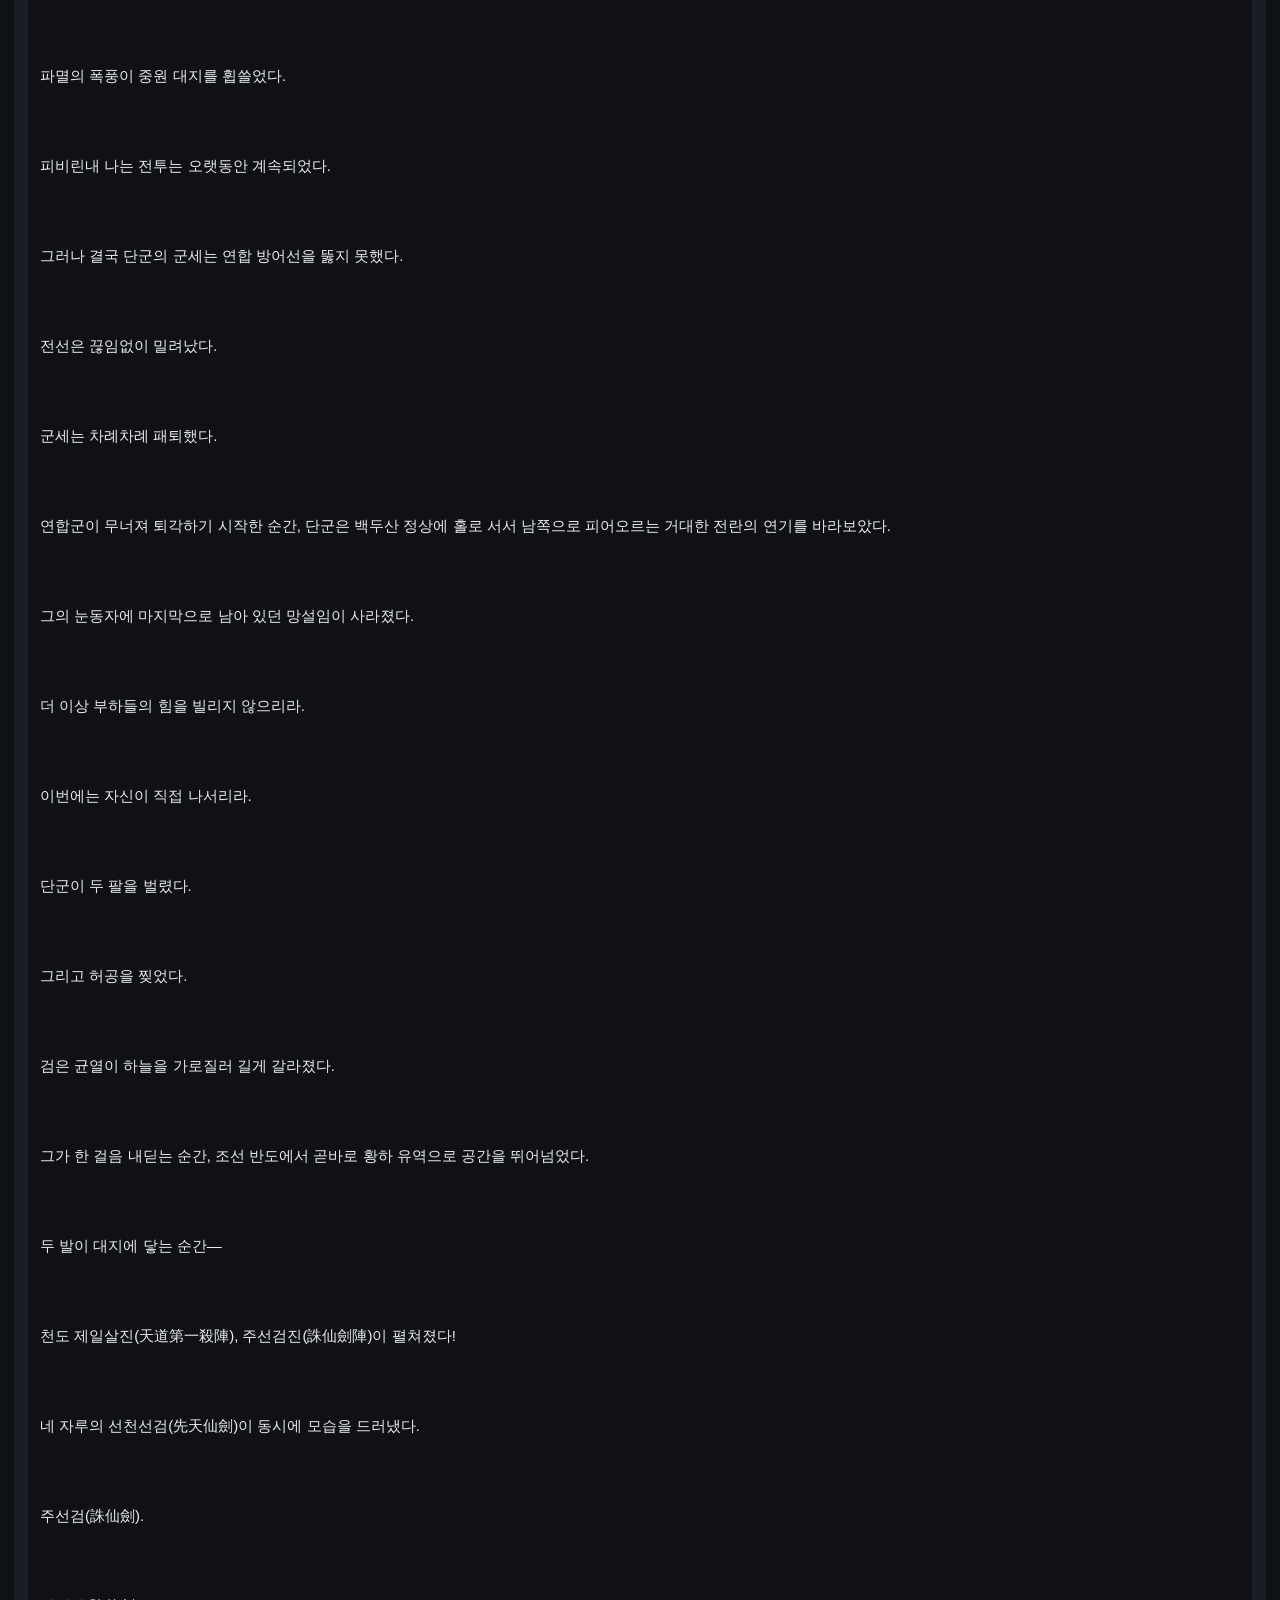
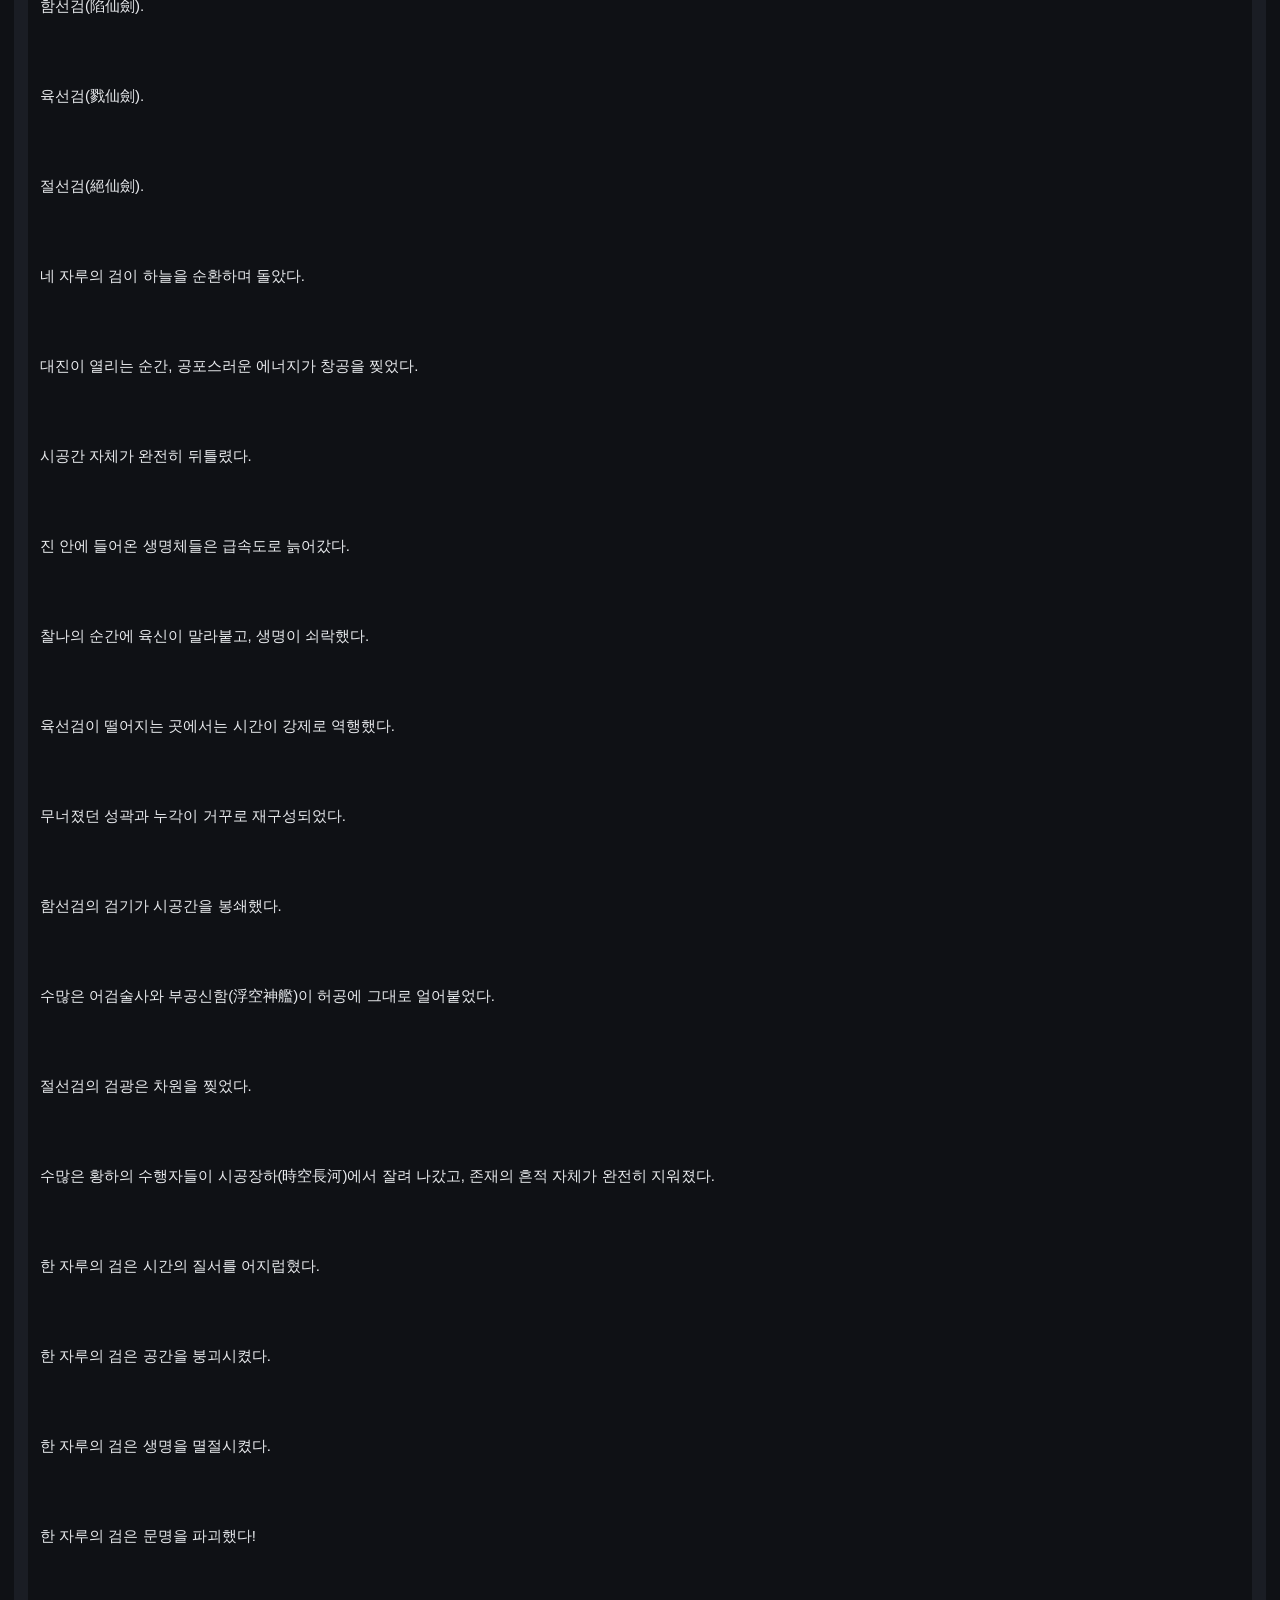
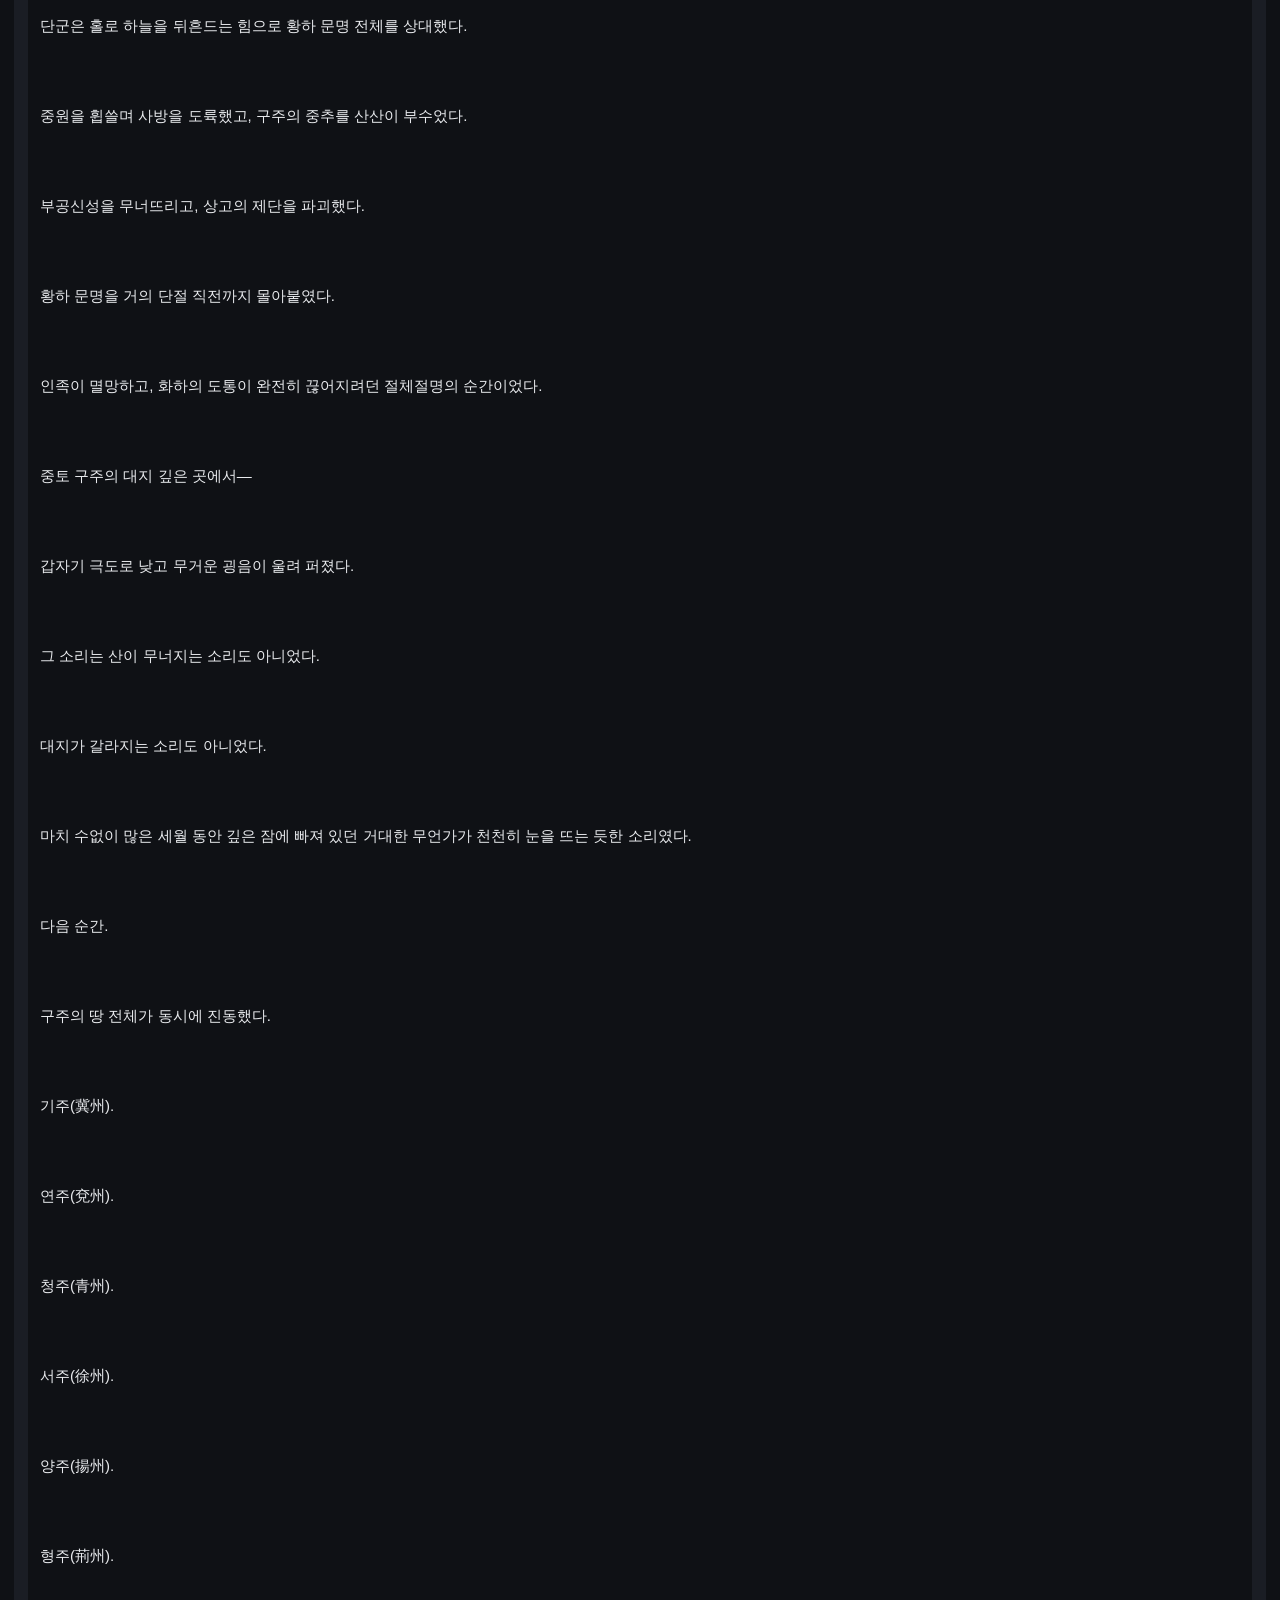
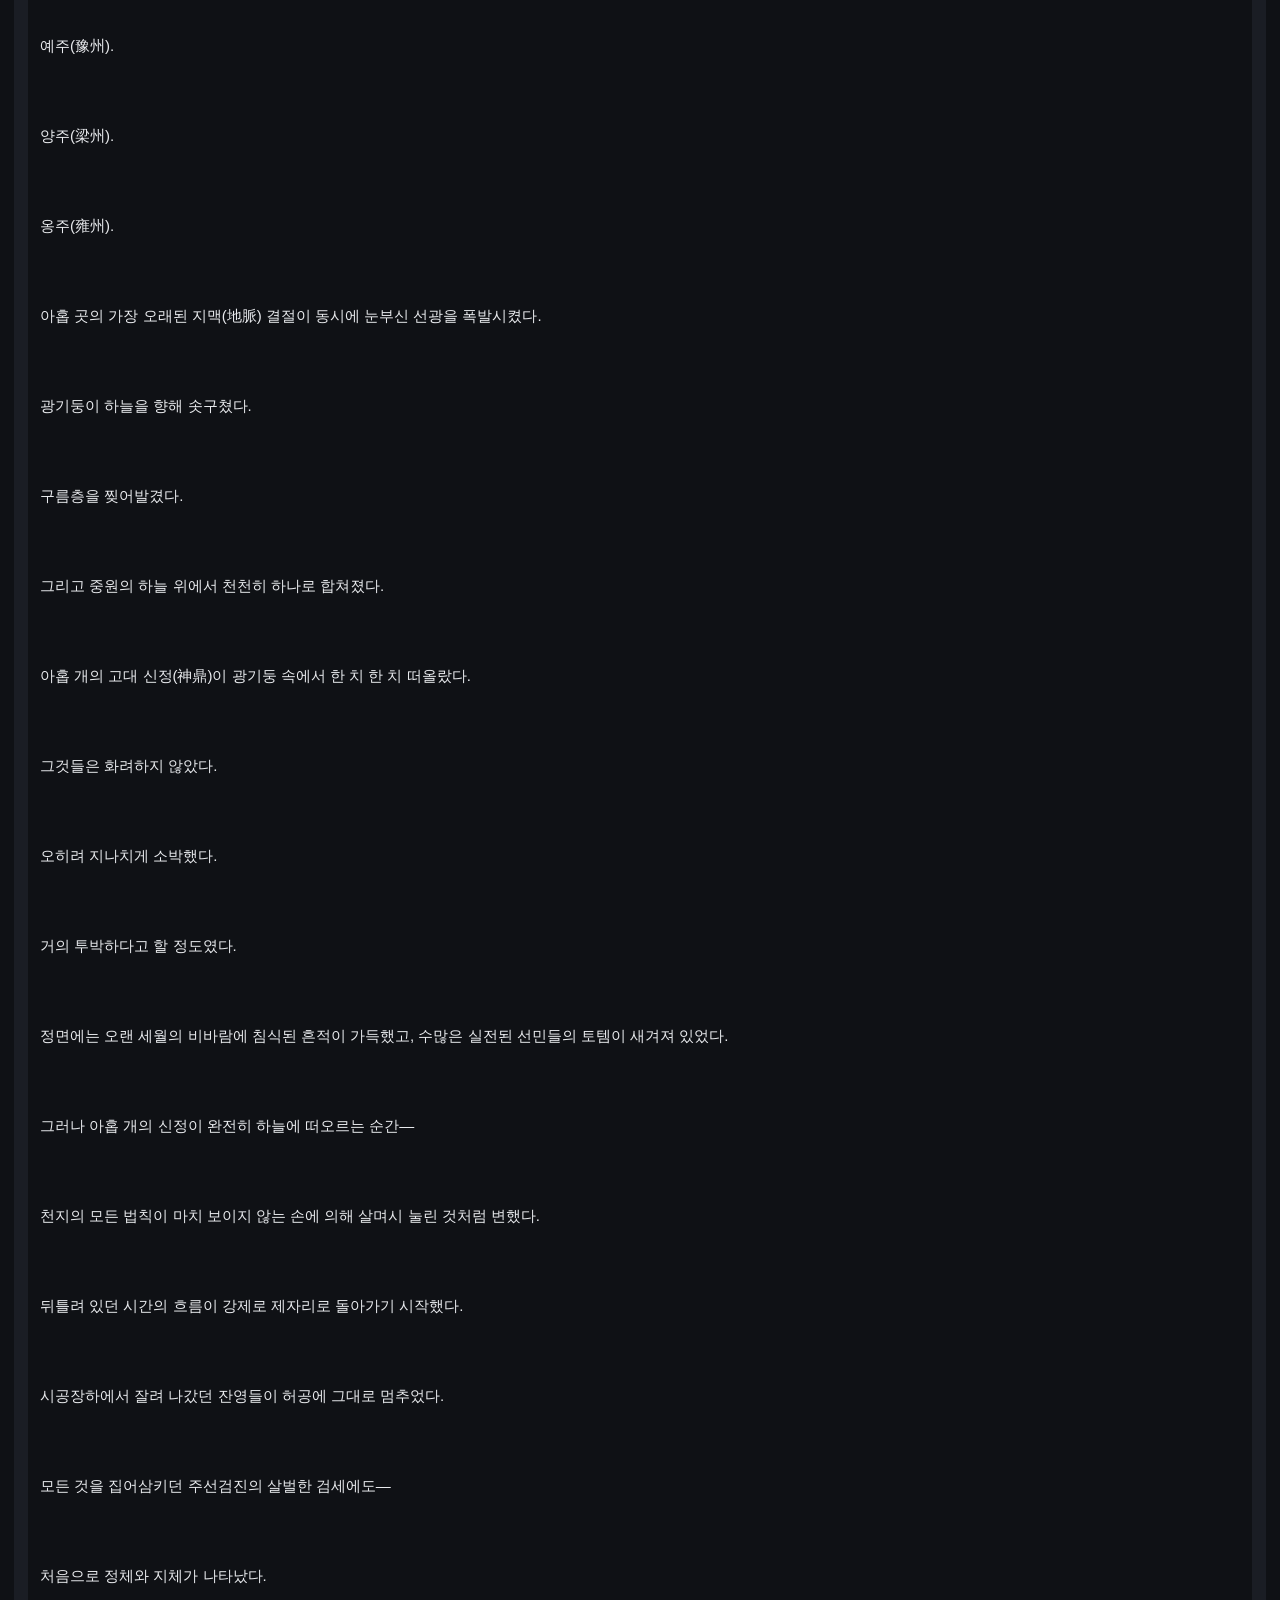
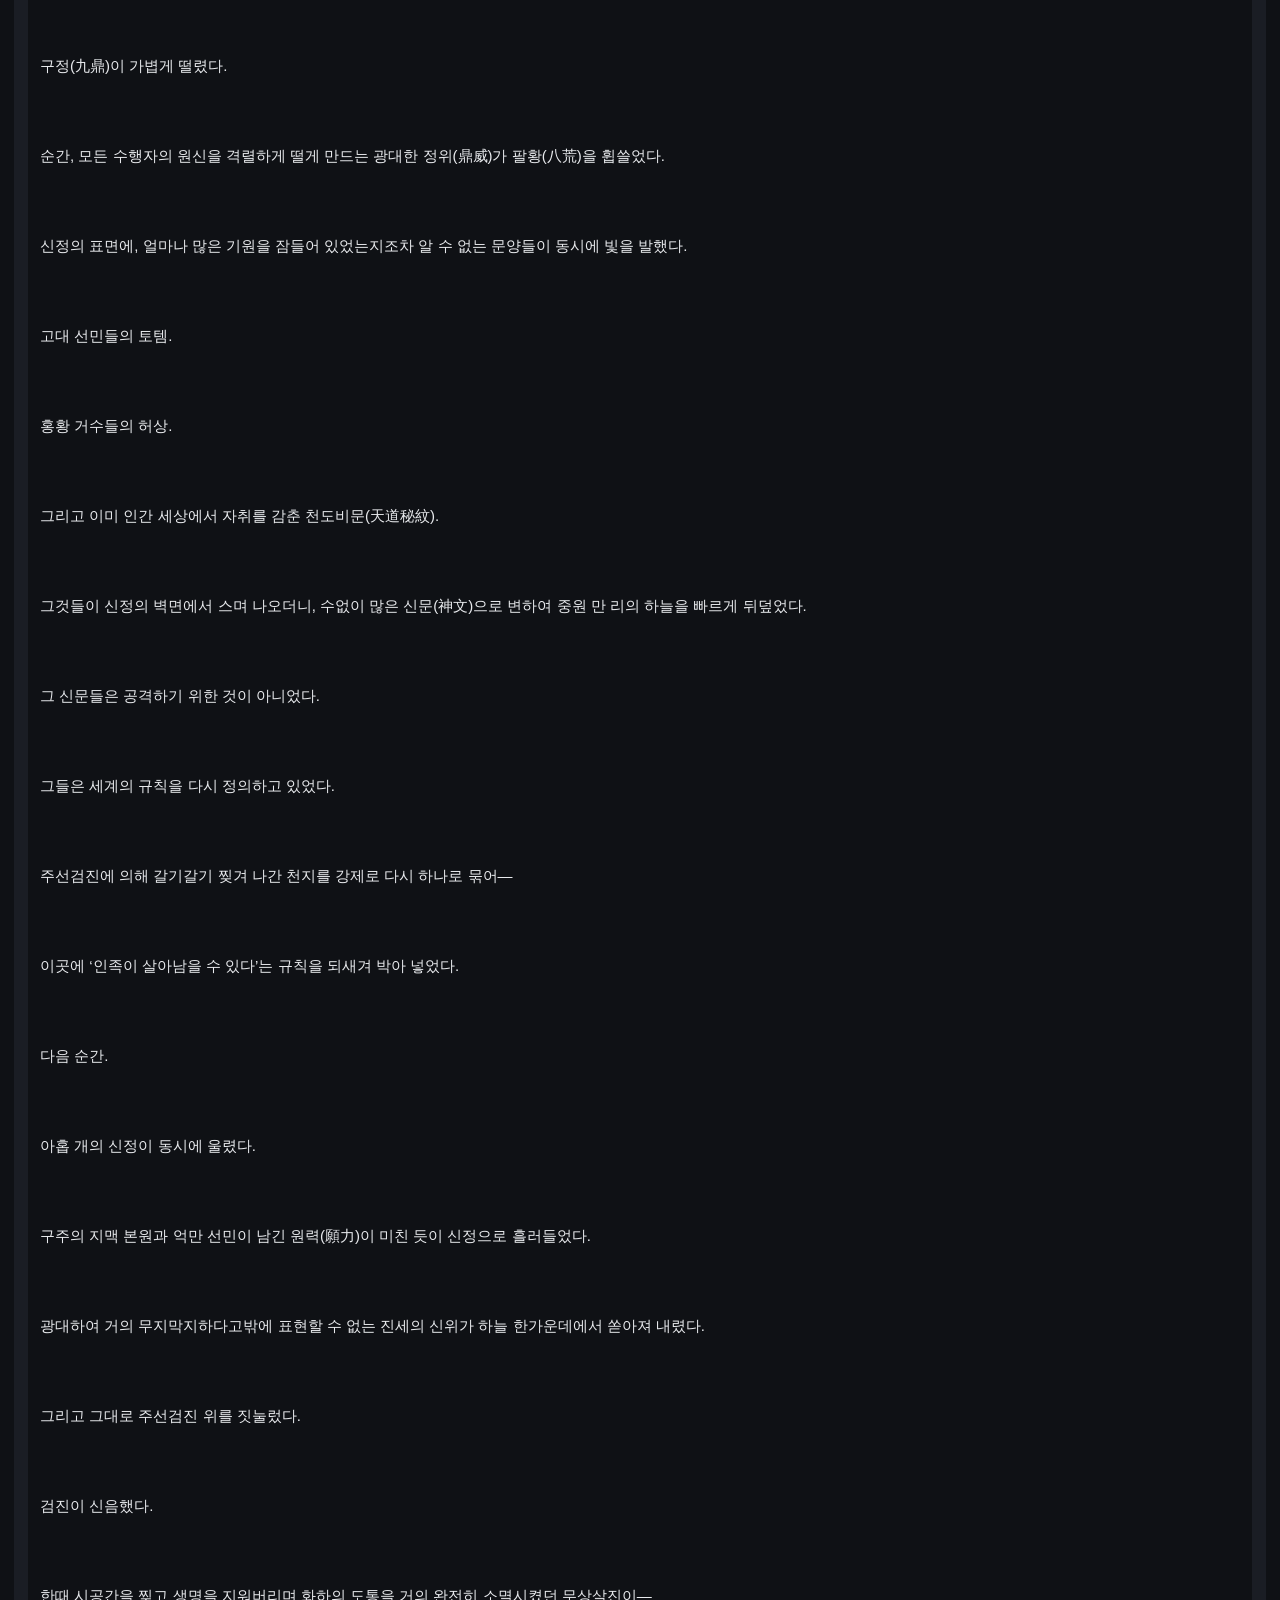
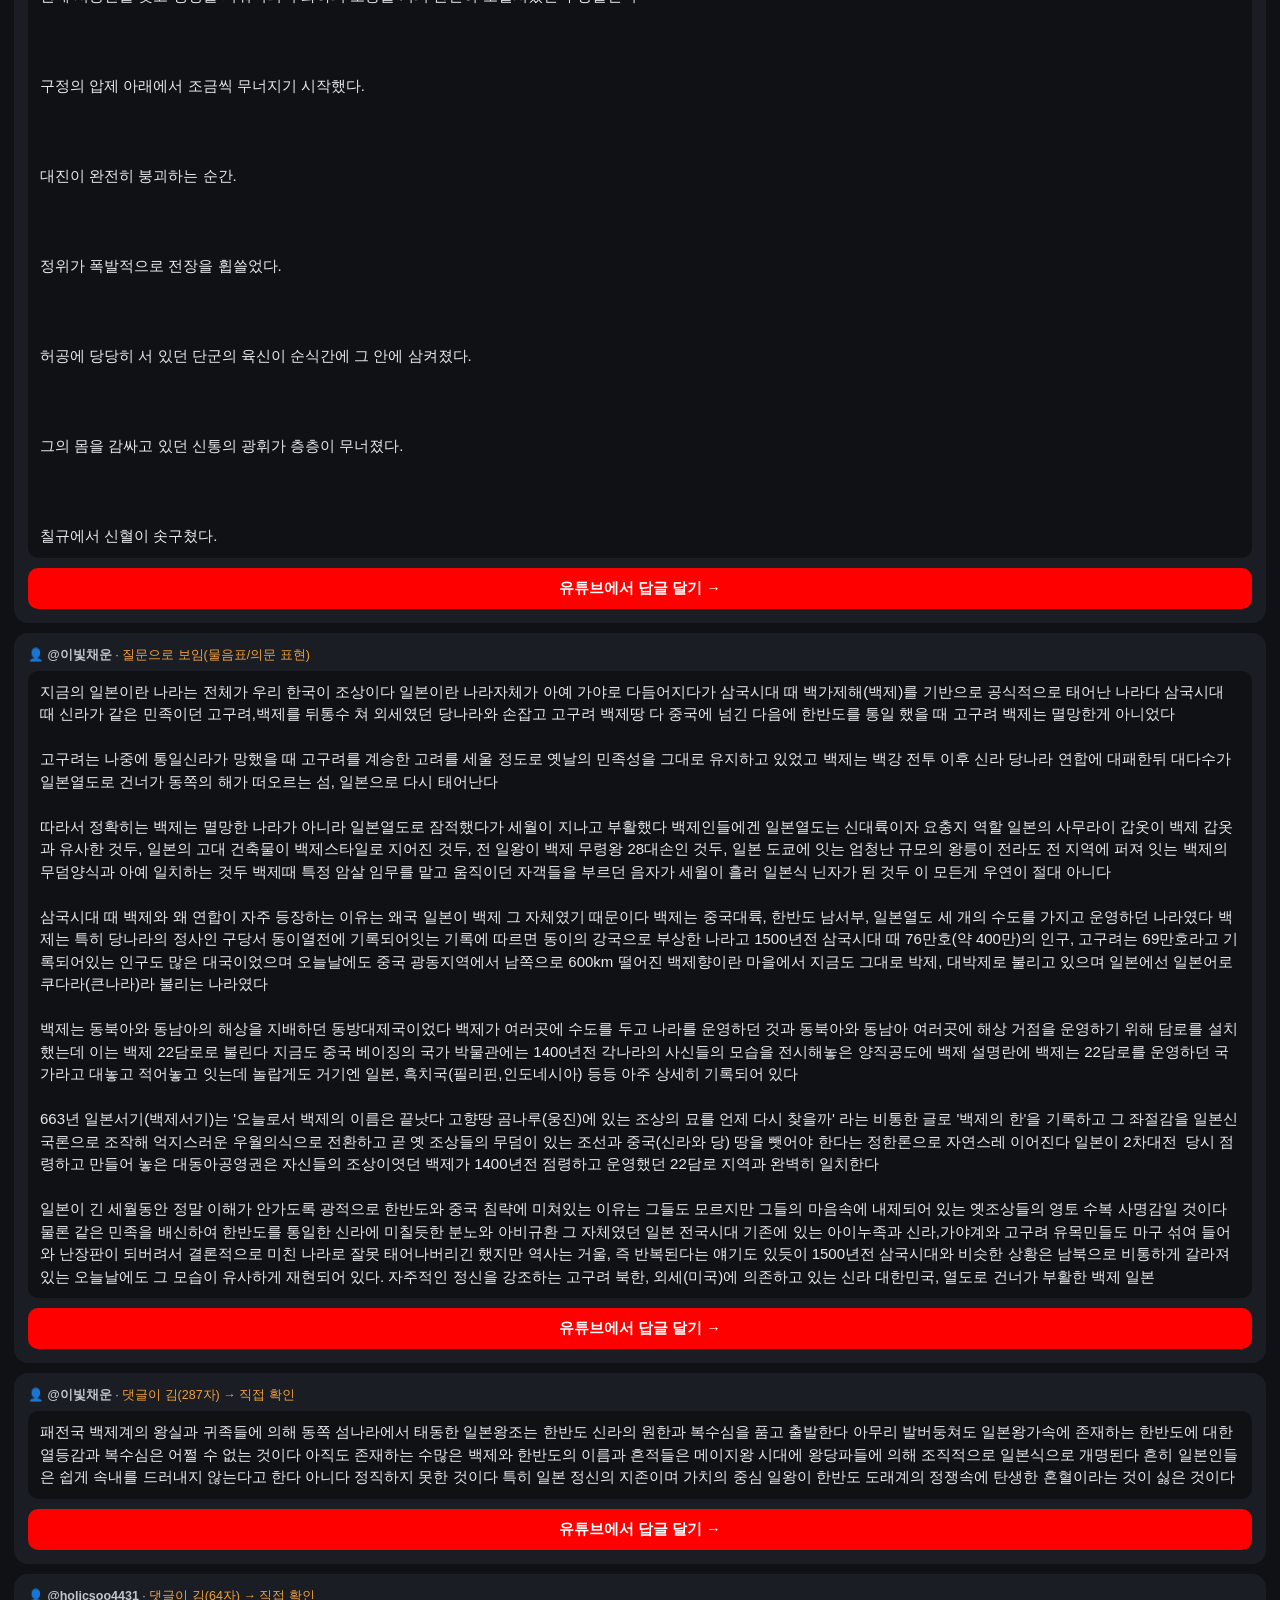
==== commit 08939c59: "update 2026-10-22_03-04" ====
--- a/index.html
+++ b/index.html
@@ -24,7 +24,7 @@
 </style></head>
 <body>
 <header><h1>📊 유튜브 댓글 대시보드</h1>
-<div class="sum">갱신 2026-10-22 02:34 · 전체 검토 <b>33</b>건 · 자동답글 게시 <b>0</b>건 · 채널 7개</div></header>
+<div class="sum">갱신 2026-10-22 03:04 · 전체 검토 <b>33</b>건 · 자동답글 게시 <b>0</b>건 · 채널 7개</div></header>
 <section><div class="chhead"><span class="ch">📺 사연이 이끄는 대로</span><span class="tag post">게시</span><span class="cnt">검토 0건</span></div><p class="empty">검토할 댓글 없음 👍</p></section><section><div class="chhead"><span class="ch">📺 정치동네</span><span class="tag rev">검토만</span><span class="cnt">검토 13건</span></div><div class="card"><div class="meta">👤 <b>@니니늬시니시</b> · <span class="reason">질문으로 보임(물음표/의문 표현)</span></div><div class="comment">역시 재명이 이게 맞지 한국외교부는 뇌가 매끈함?</div><a class="btn" href="https://www.youtube.com/watch?v=BdrwWUkezWc&amp;lc=UgwG-dEzEmSIEDKn1_54AaABAg" target="_blank">유튜브에서 답글 달기 →</a></div><div class="card"><div class="meta">👤 <b>@망고-l2i4m</b> · <span class="reason">질문으로 보임(물음표/의문 표현)</span></div><div class="comment">4:01 어떤  통계교수가 그랬나요? 이번에 허명회교수는 결과가 이상하다고 입장을 바꿨는데요</div><a class="btn" href="https://www.youtube.com/watch?v=As3-kZddHhk&amp;lc=UgwaBcBz2sFx62c5HBh4AaABAg" target="_blank">유튜브에서 답글 달기 →</a></div><div class="card"><div class="meta">👤 <b>@인생5막-c7x</b> · <span class="reason">질문으로 보임(물음표/의문 표현)</span></div><div class="comment">법이야? 밥이야?</div><a class="btn" href="https://www.youtube.com/watch?v=fgtO_q3nrFA&amp;lc=UgxjdB8QCN0hF3Z1q1p4AaABAg" target="_blank">유튜브에서 답글 달기 →</a></div><div class="card"><div class="meta">👤 <b>@언어학원</b> · <span class="reason">질문으로 보임(물음표/의문 표현)</span></div><div class="comment">미친거 아닌가?</div><a class="btn" href="https://www.youtube.com/watch?v=L9JfwlNfszw&amp;lc=Ugwp_1Fjopud5MHf4Zd4AaABAg" target="_blank">유튜브에서 답글 달기 →</a></div><div class="card"><div class="meta">👤 <b>@언어학원</b> · <span class="reason">질문으로 보임(물음표/의문 표현)</span></div><div class="comment">이 나라에 제대로된 법이 있나요 ㅋㅋ</div><a class="btn" href="https://www.youtube.com/watch?v=fgtO_q3nrFA&amp;lc=UgwhqRFI2Tir5h5UavR4AaABAg" target="_blank">유튜브에서 답글 달기 →</a></div><div class="card"><div class="meta">👤 <b>@언어학원</b> · <span class="reason">질문으로 보임(물음표/의문 표현)</span></div><div class="comment">원인제공은 어른들이 한거 아닌가?
 선생들도 그렇게 문제빼돌리기...</div><a class="btn" href="https://www.youtube.com/watch?v=ps-KJgPUY4s&amp;lc=Ugx8VHjpwUOtMnlYhSx4AaABAg" target="_blank">유튜브에서 답글 달기 →</a></div><div class="card"><div class="meta">👤 <b>@씬21</b> · <span class="reason">댓글이 김(81자) → 직접 확인</span></div><div class="comment">아이들이 내신 공부만 하는 게 아님. 학생부 서류도 만들어야 하고 이것 저것 활동도 하라 하고 ㅜㅜ
 교육 제도 만드는 니들도 해 봐라. 그게 쉽나</div><a class="btn" href="https://www.youtube.com/watch?v=ps-KJgPUY4s&amp;lc=Ugx3TIH_IisqM66c8Jh4AaABAg" target="_blank">유튜브에서 답글 달기 →</a></div><div class="card"><div class="meta">👤 <b>@푸드썰전</b> · <span class="reason">질문으로 보임(물음표/의문 표현)</span></div><div class="comment">관리 자체가 엉망이었구나. 선관위는 무슨 일을 하고 있는거지?</div><a class="btn" href="https://www.youtube.com/watch?v=3Lo4OZoTSGM&amp;lc=Ugydv7YVwU4WQE7p3L14AaABAg" target="_blank">유튜브에서 답글 달기 →</a></div><div class="card"><div class="meta">👤 <b>@푸드썰전</b> · <span class="reason">검토 키워드 &#x27;왜&#x27; 포함</span></div><div class="comment">왜 이런 짓을 하는지 ㅜㅜ
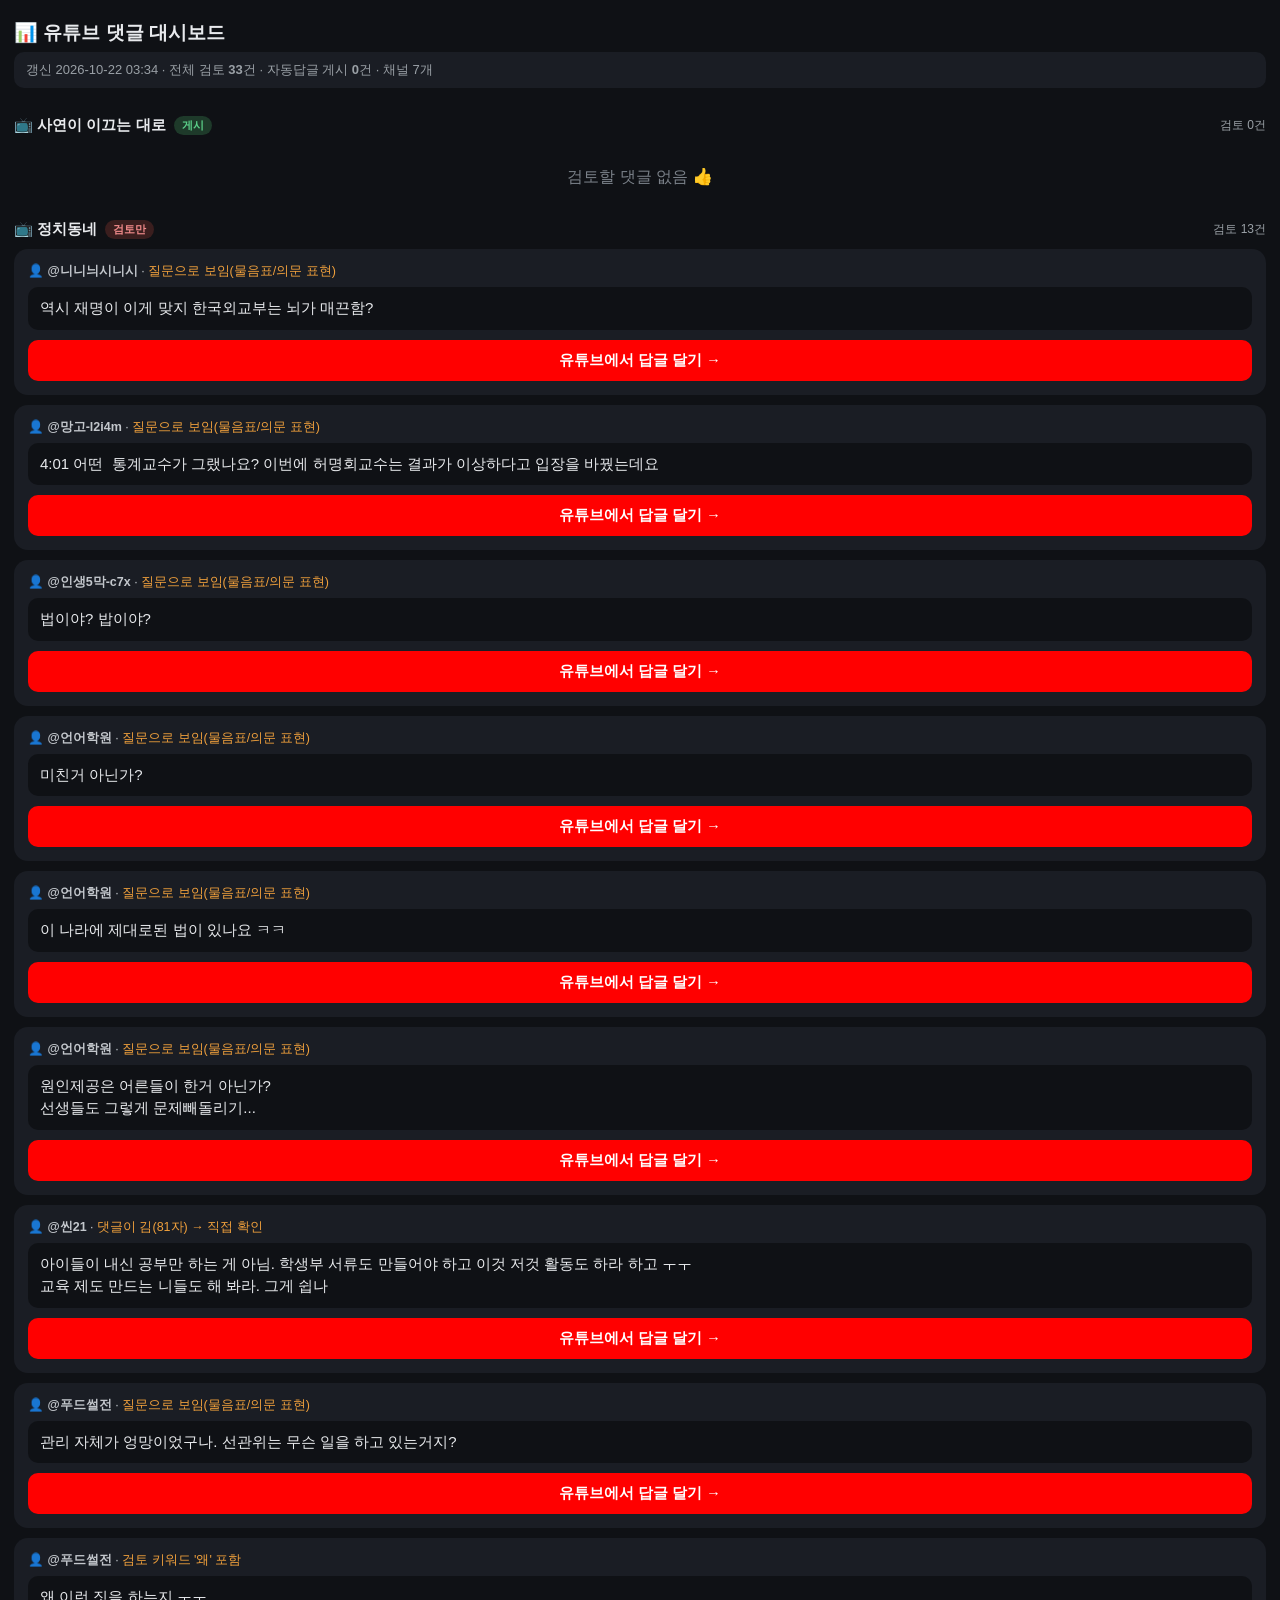
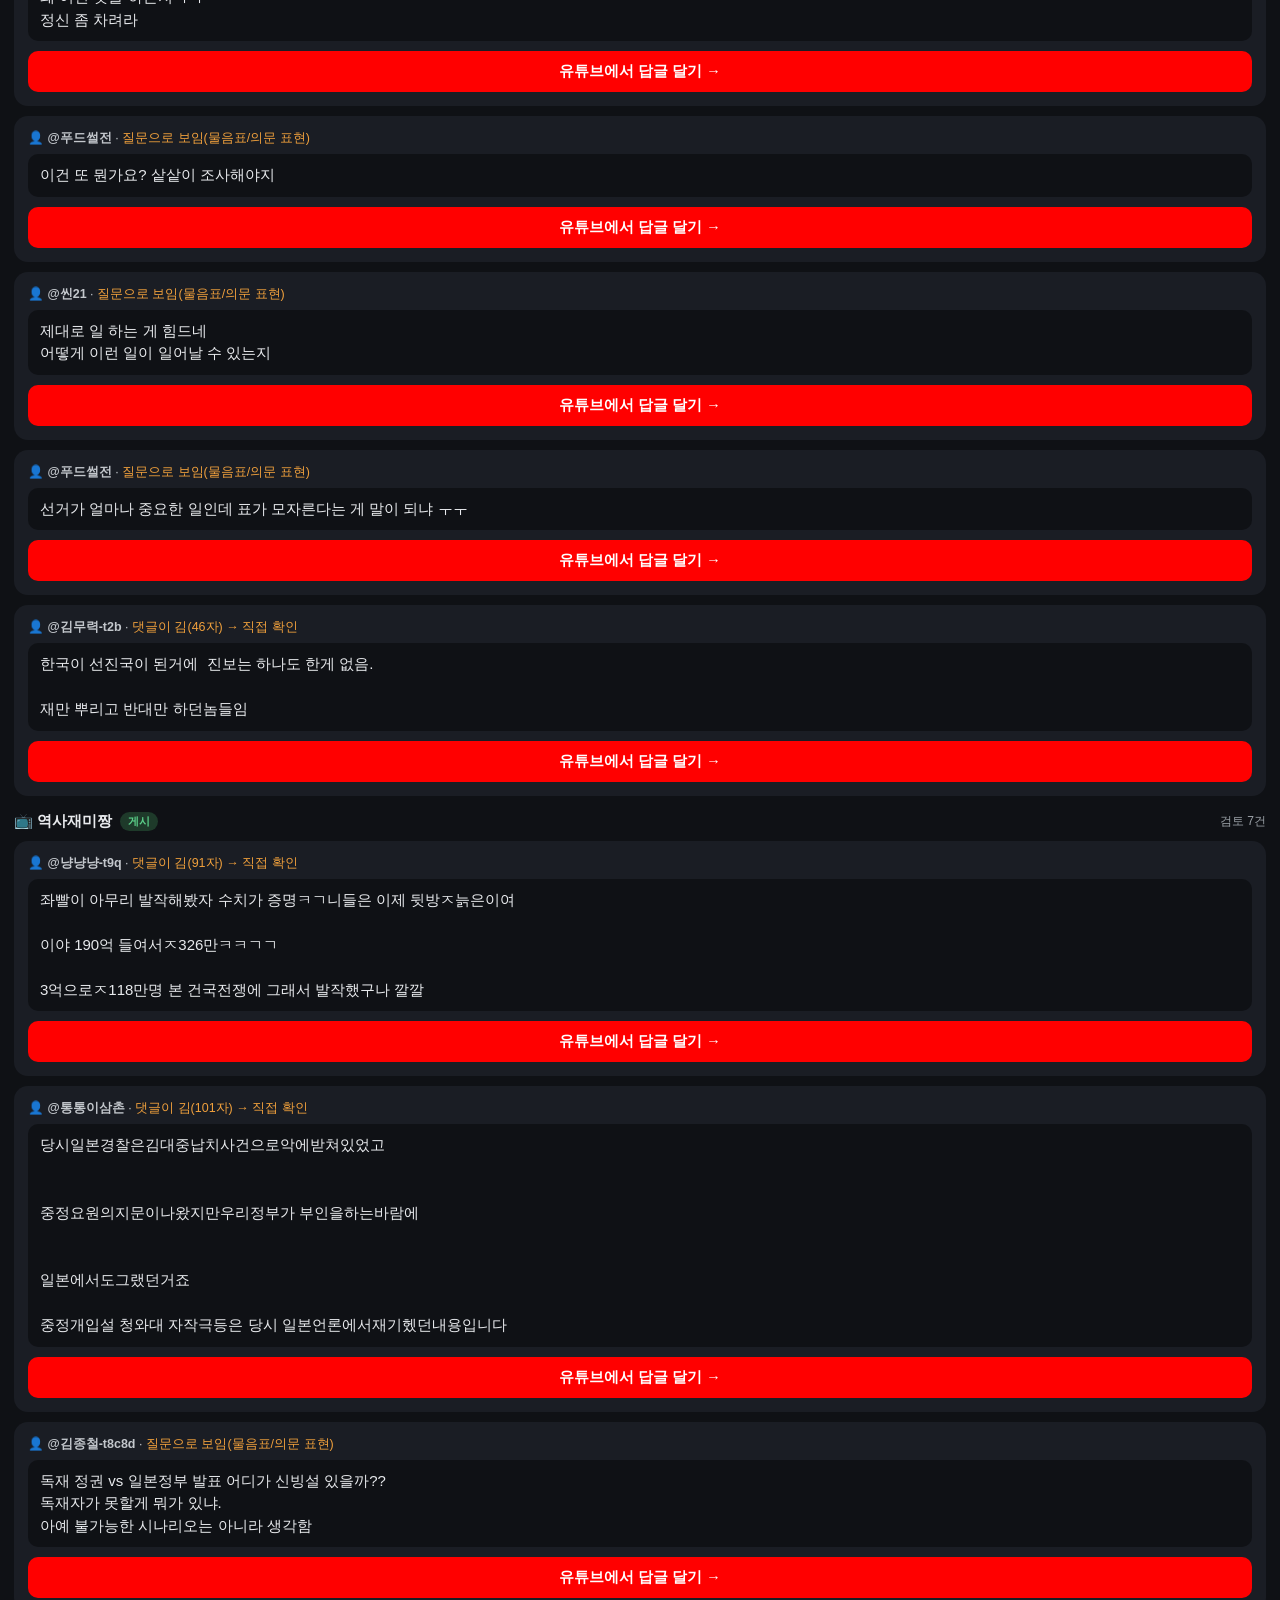
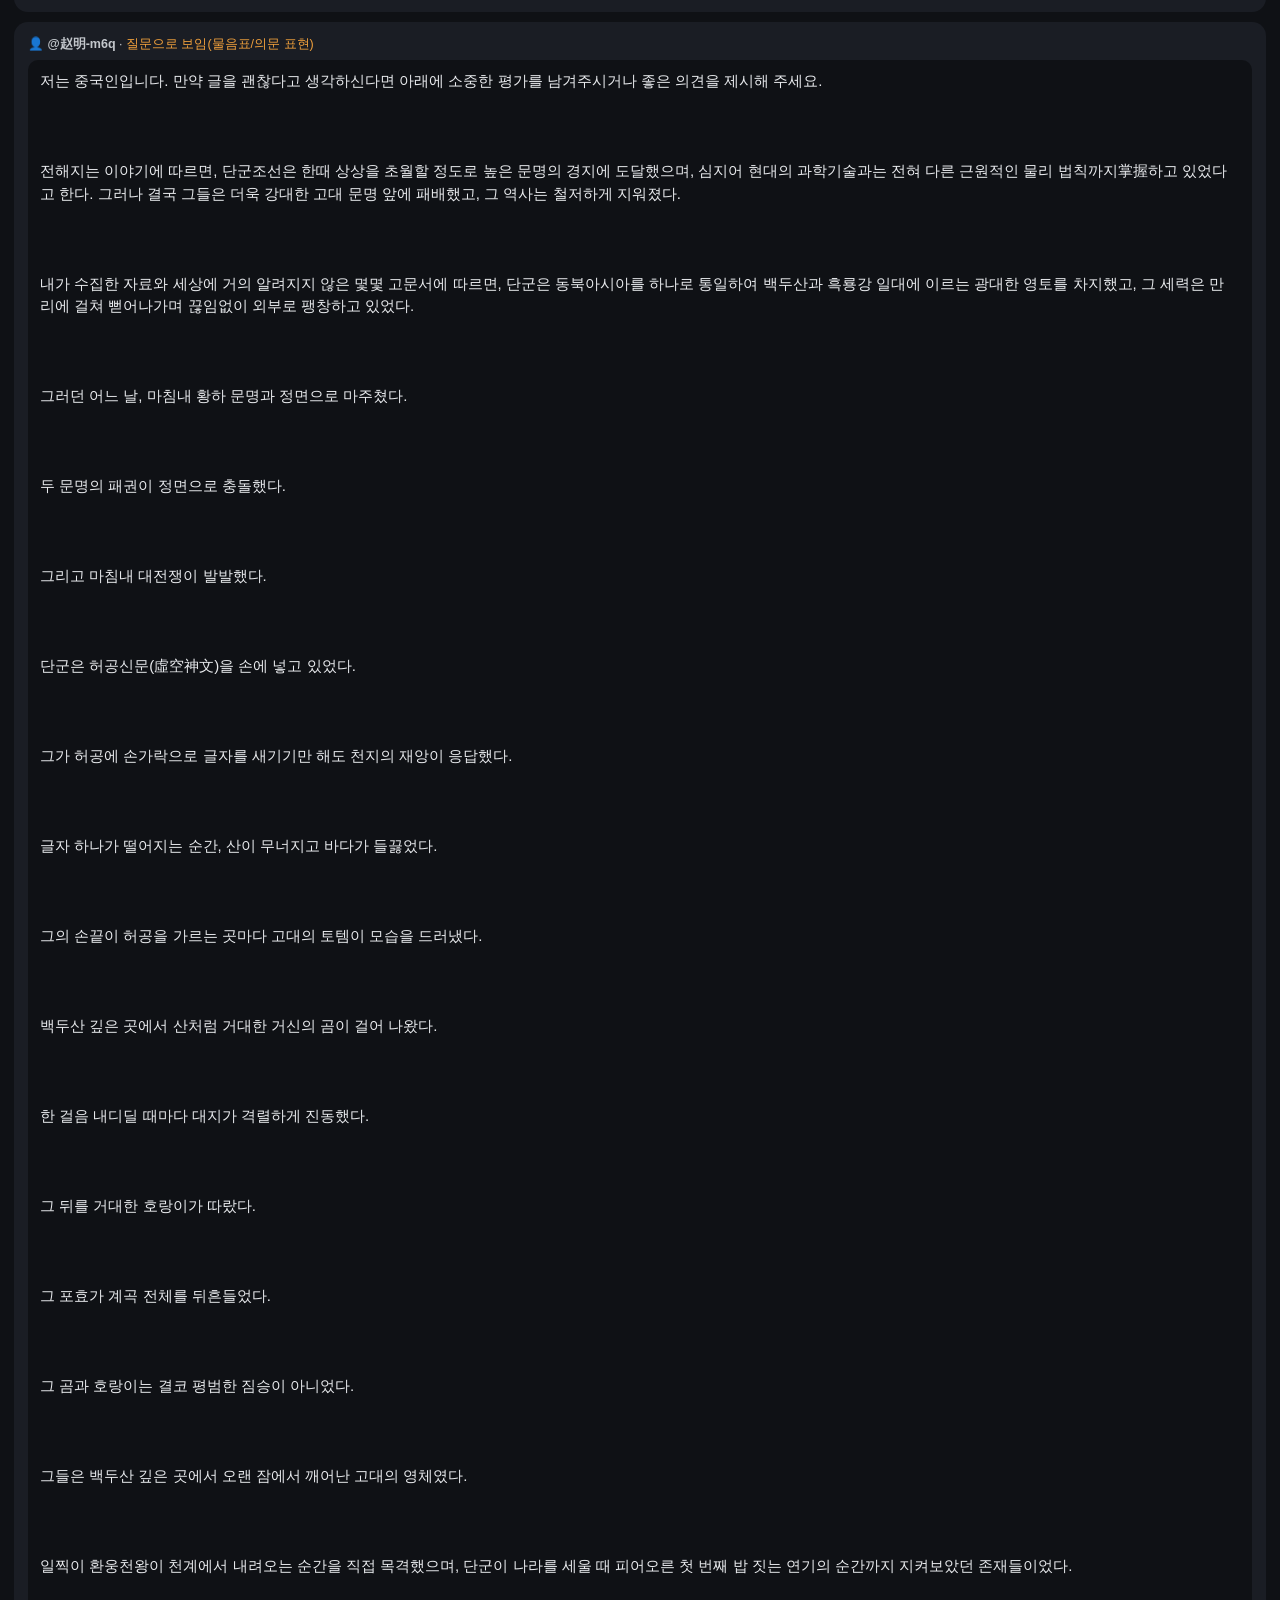
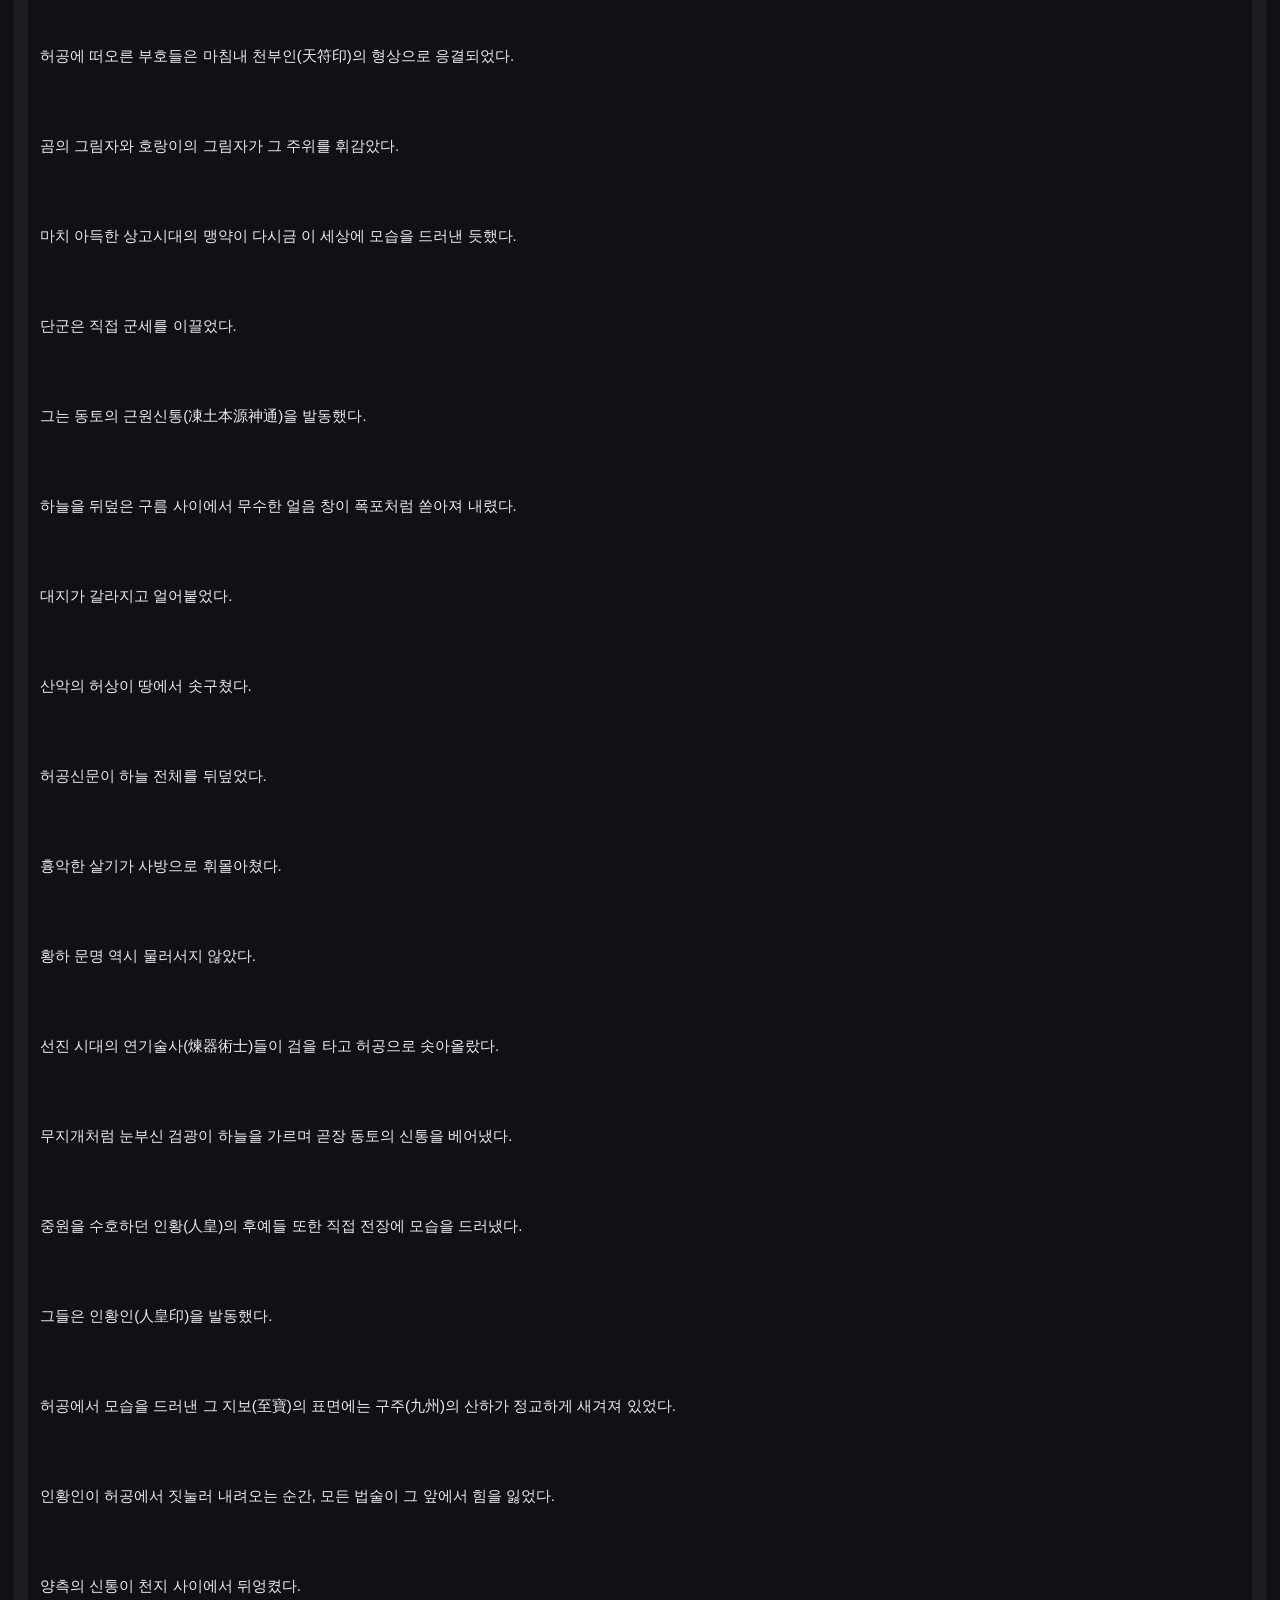
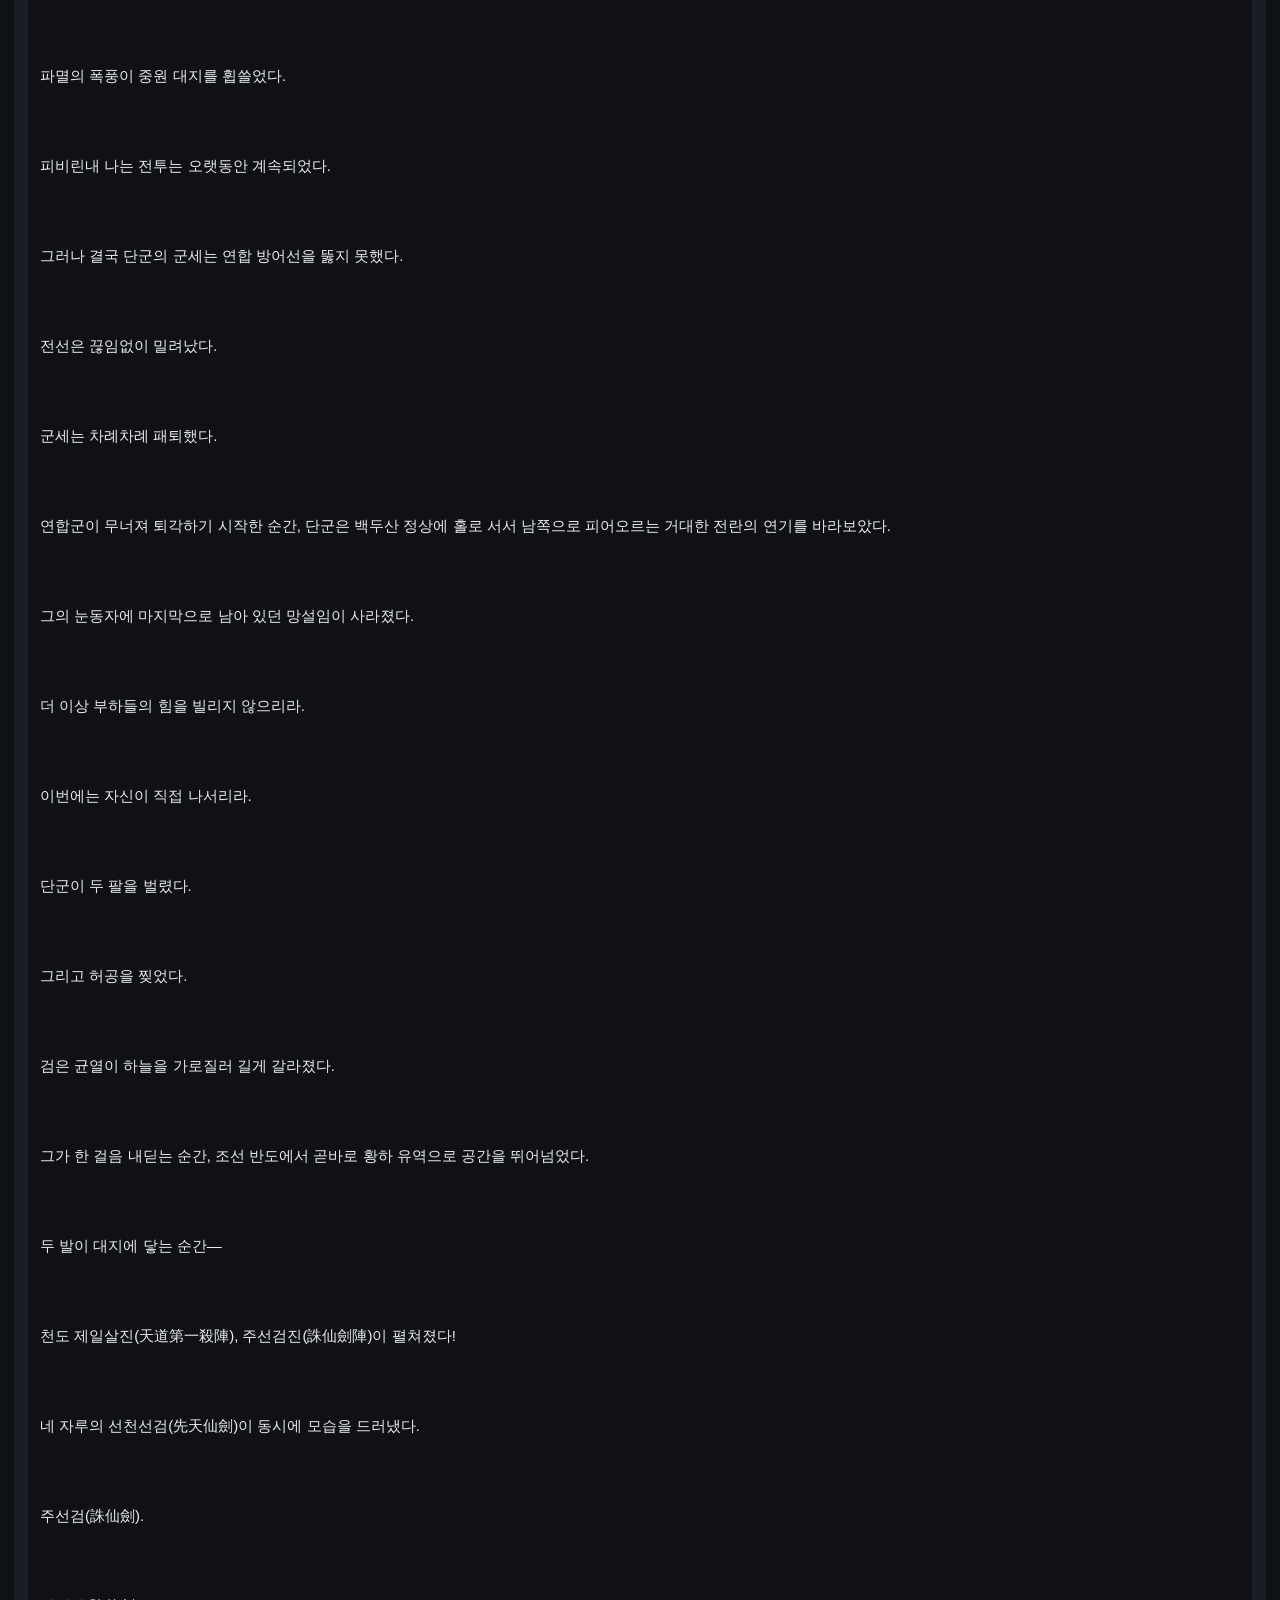
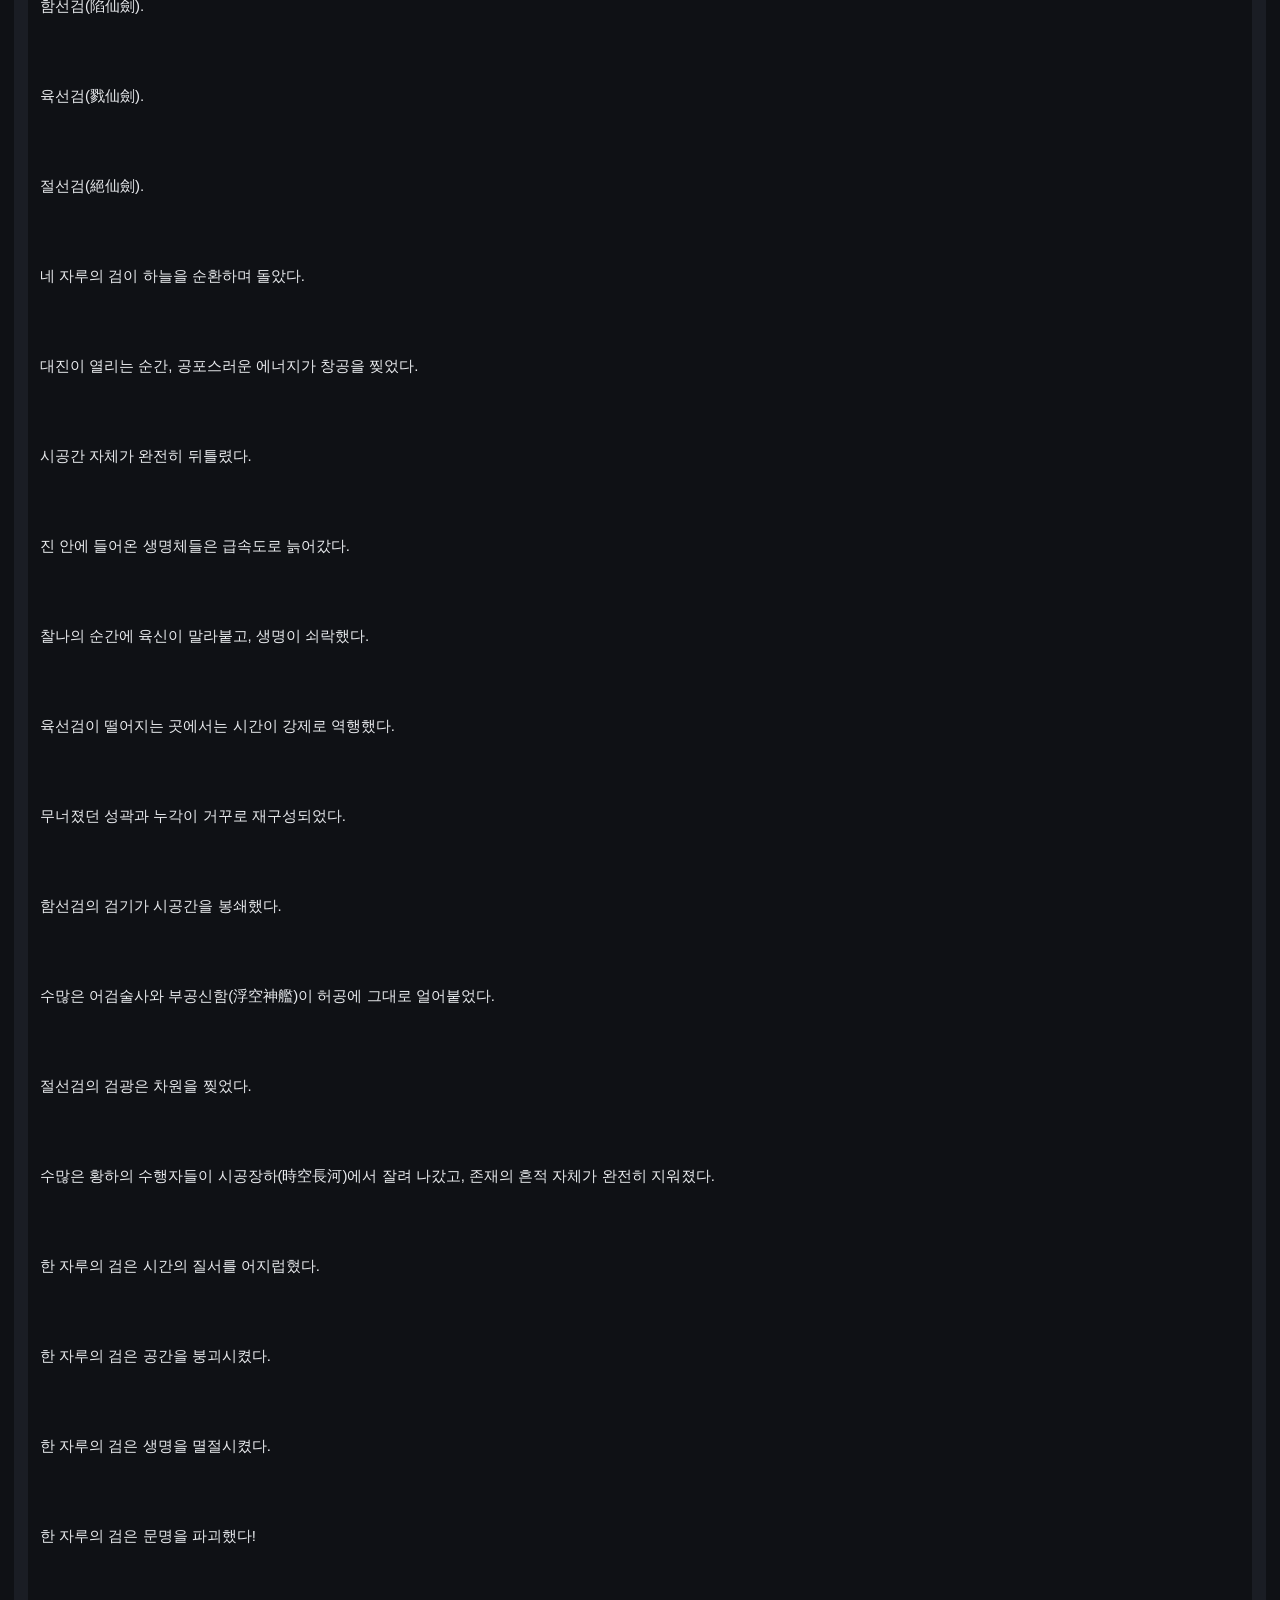
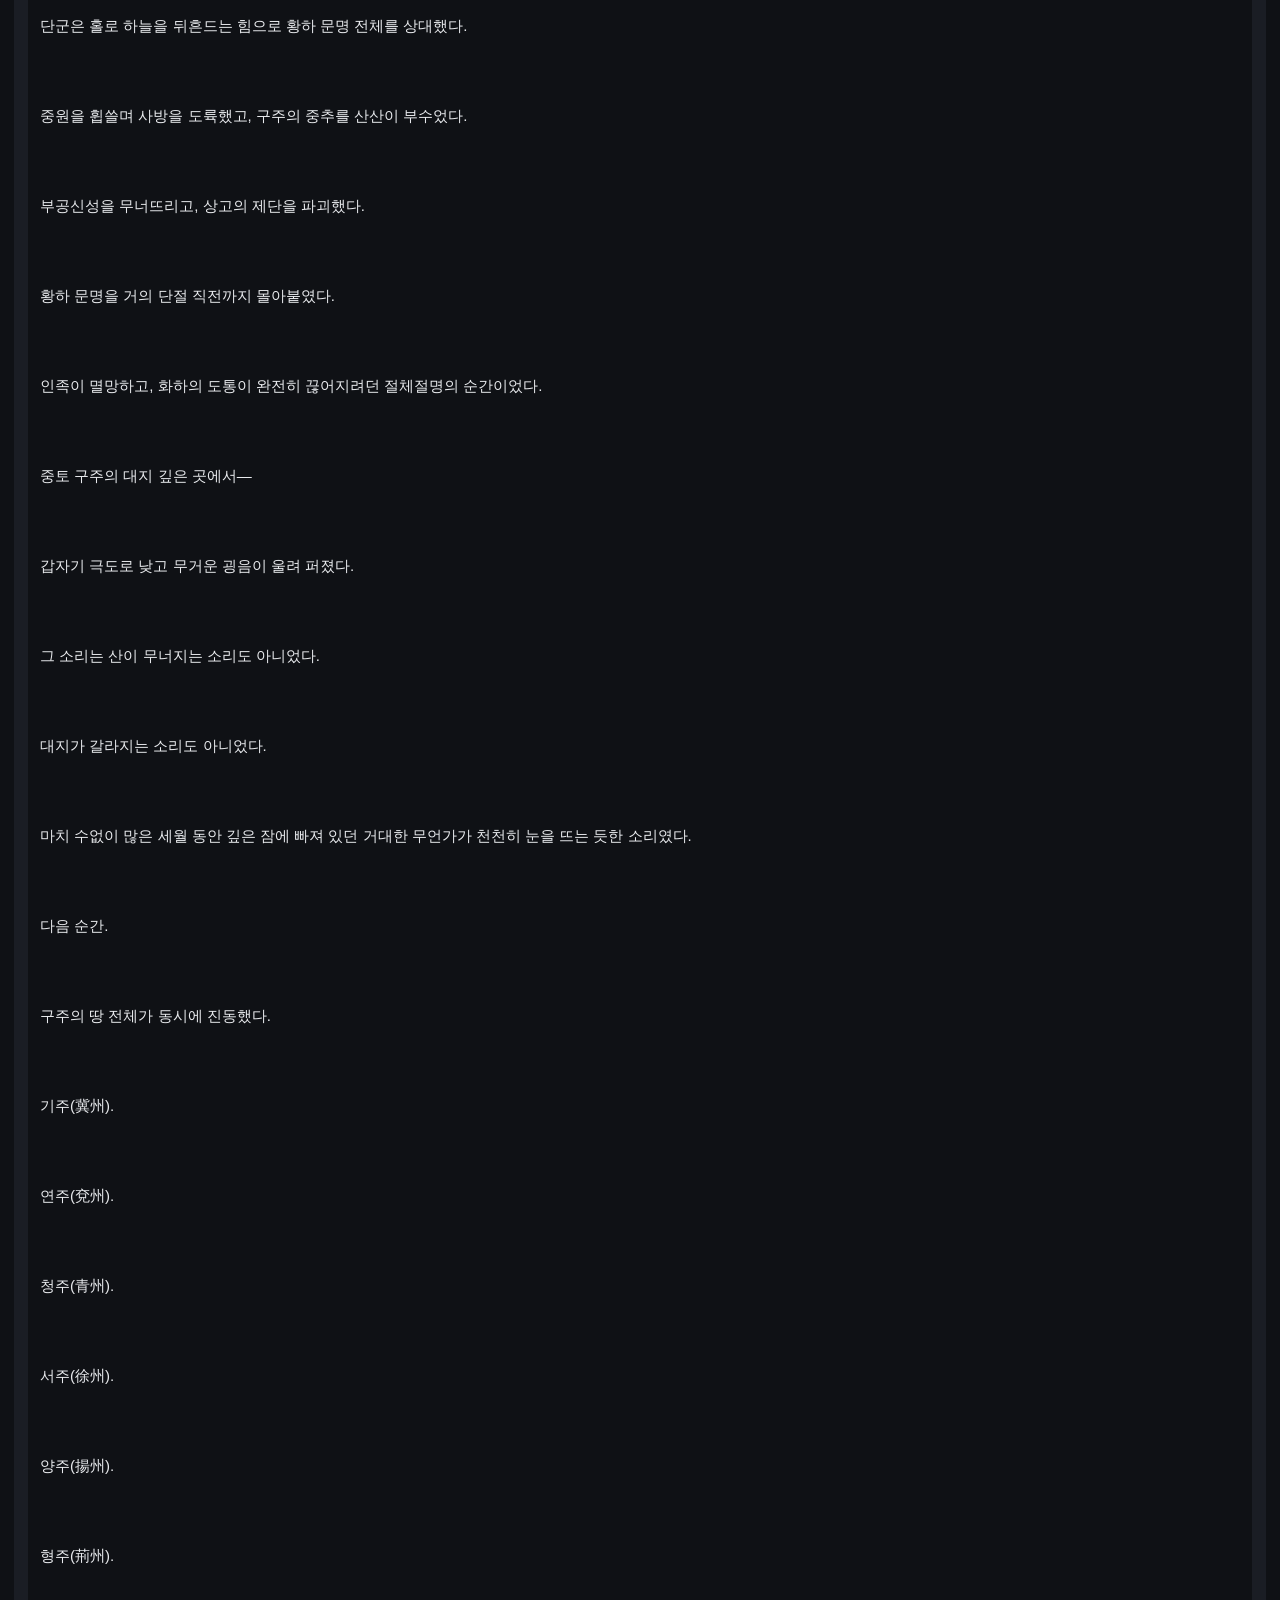
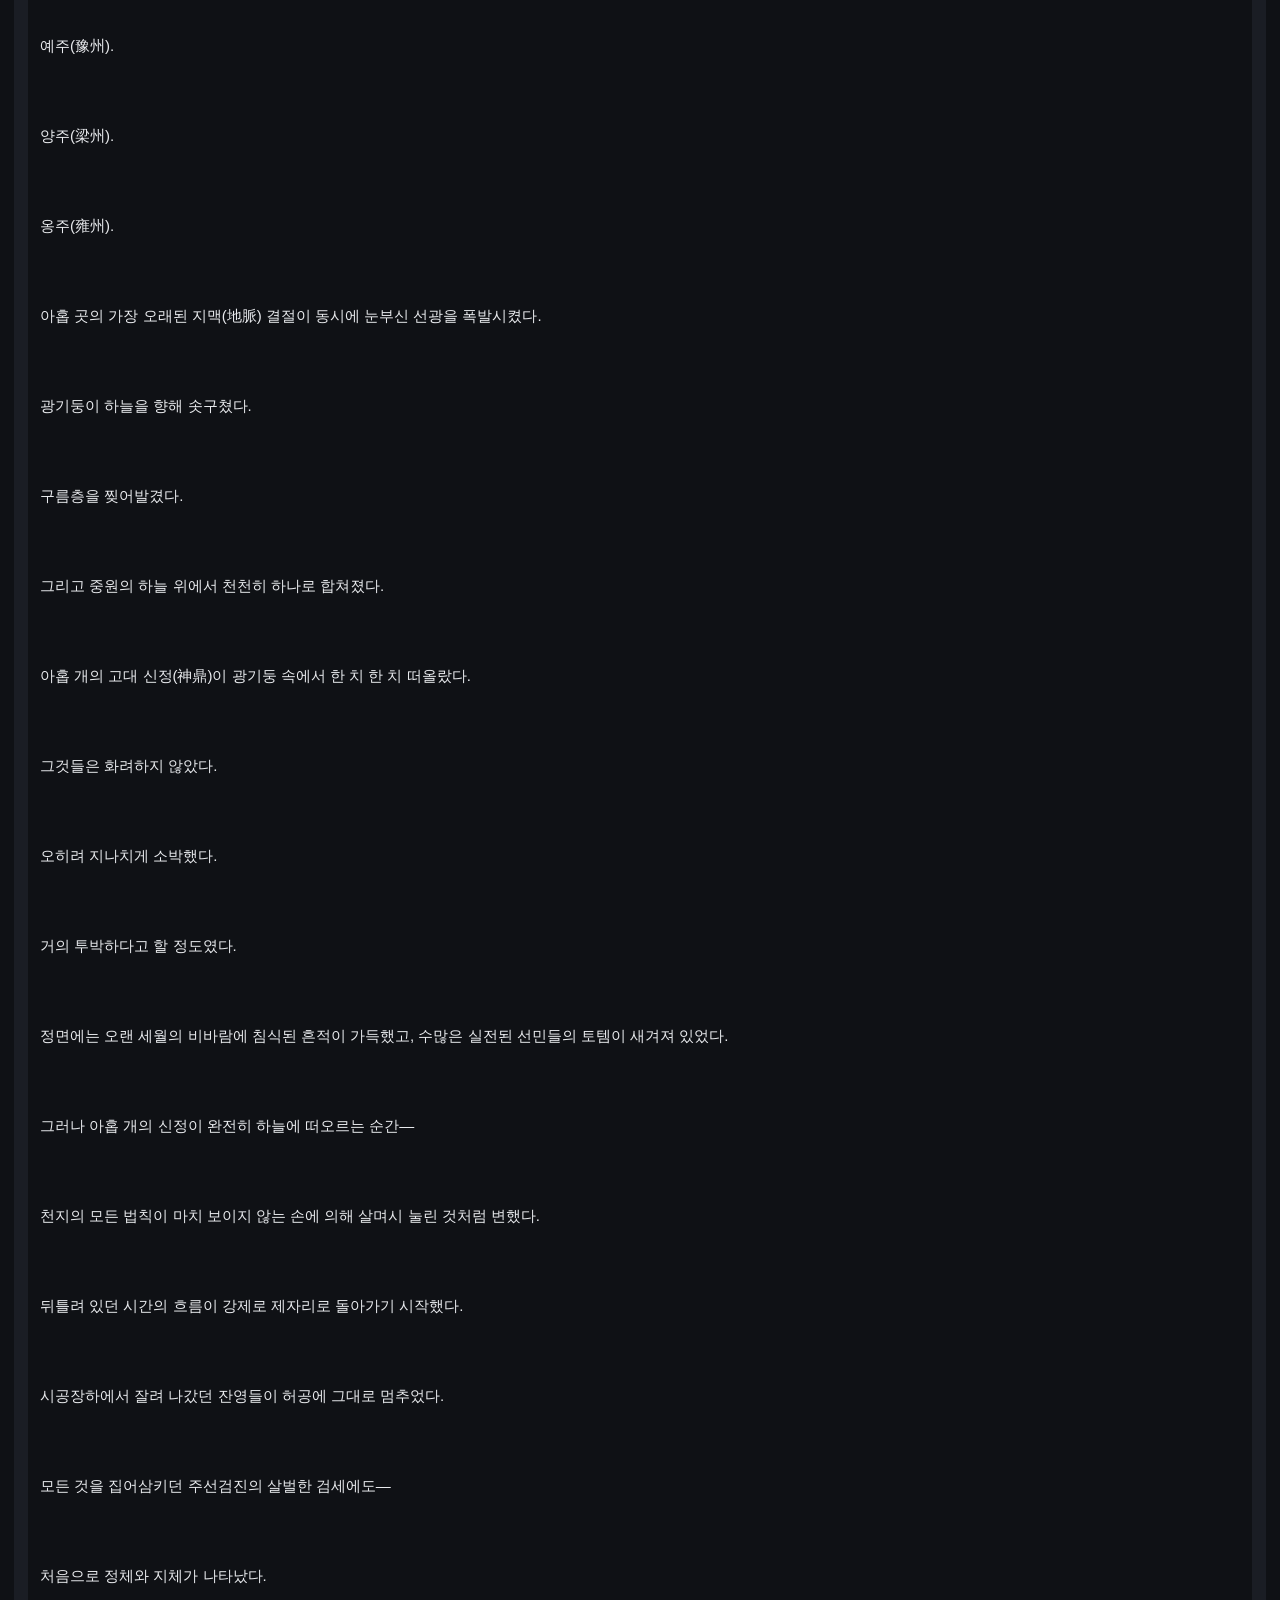
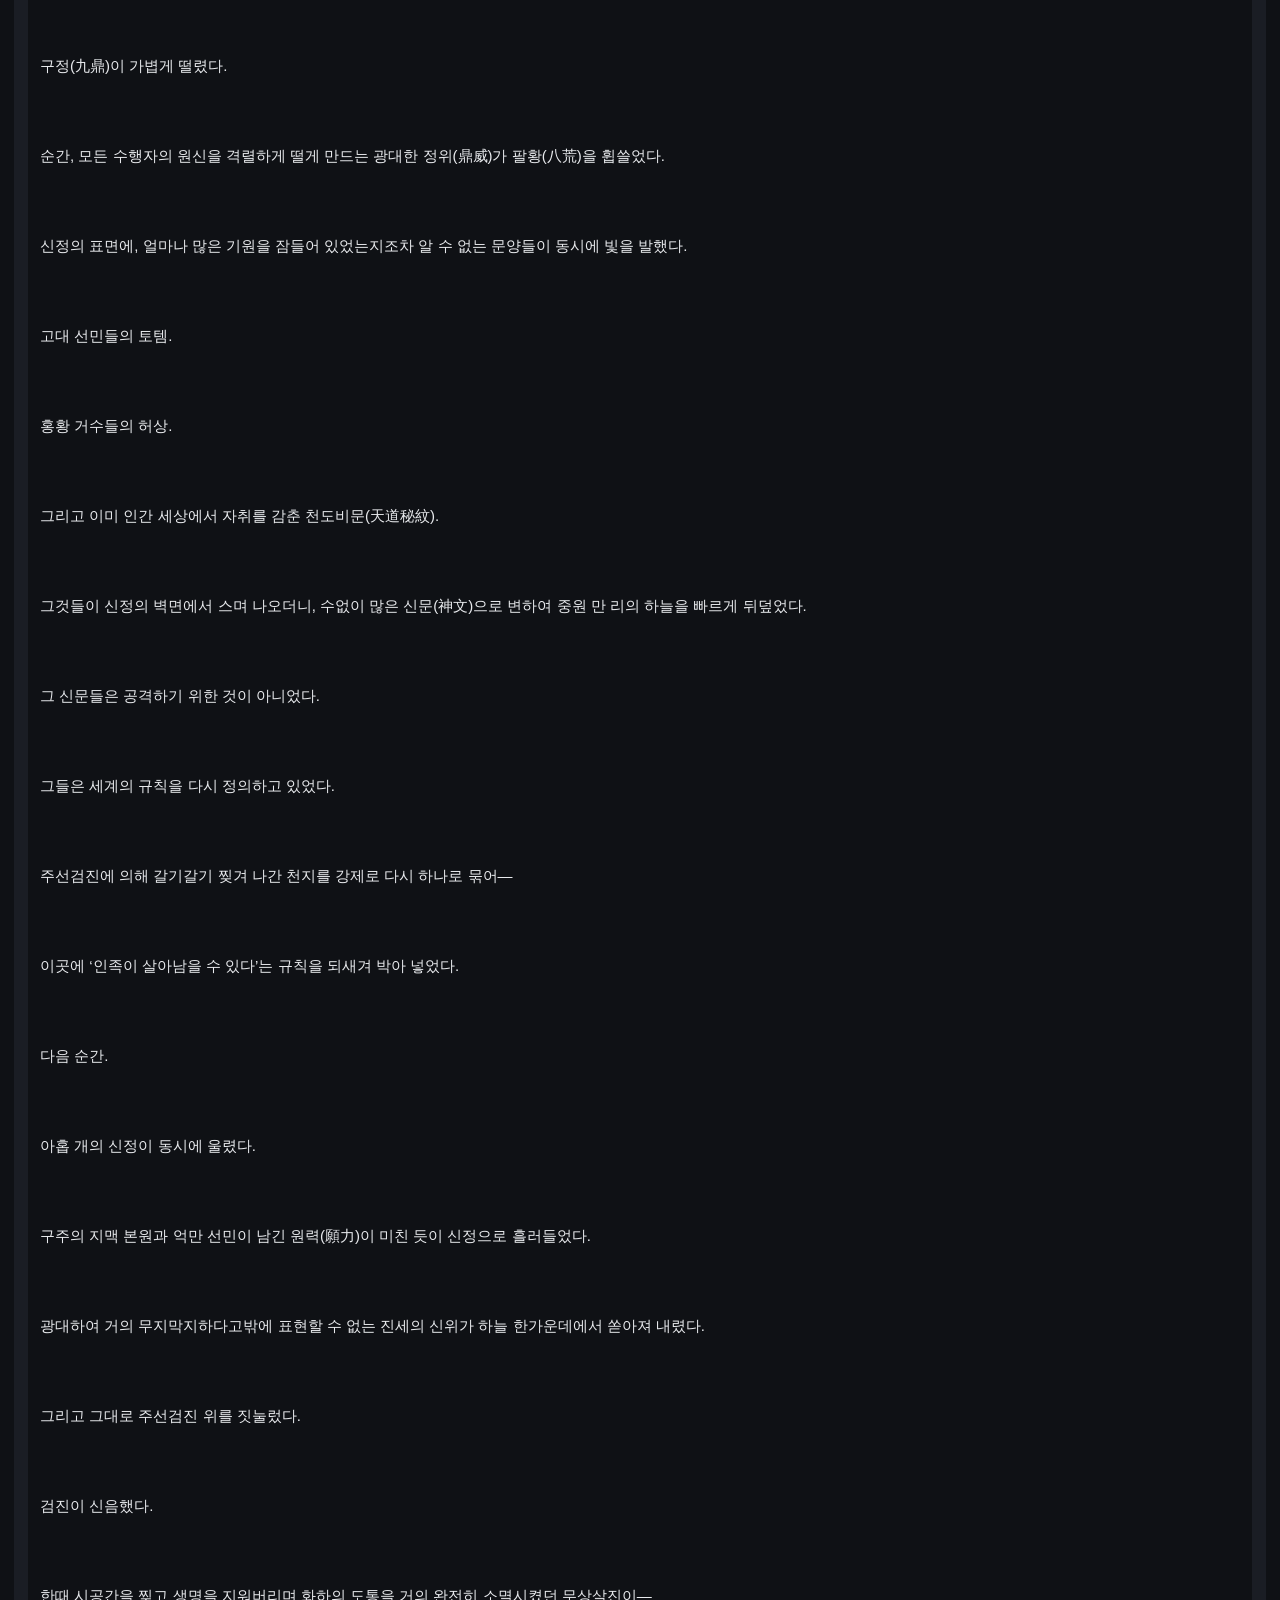
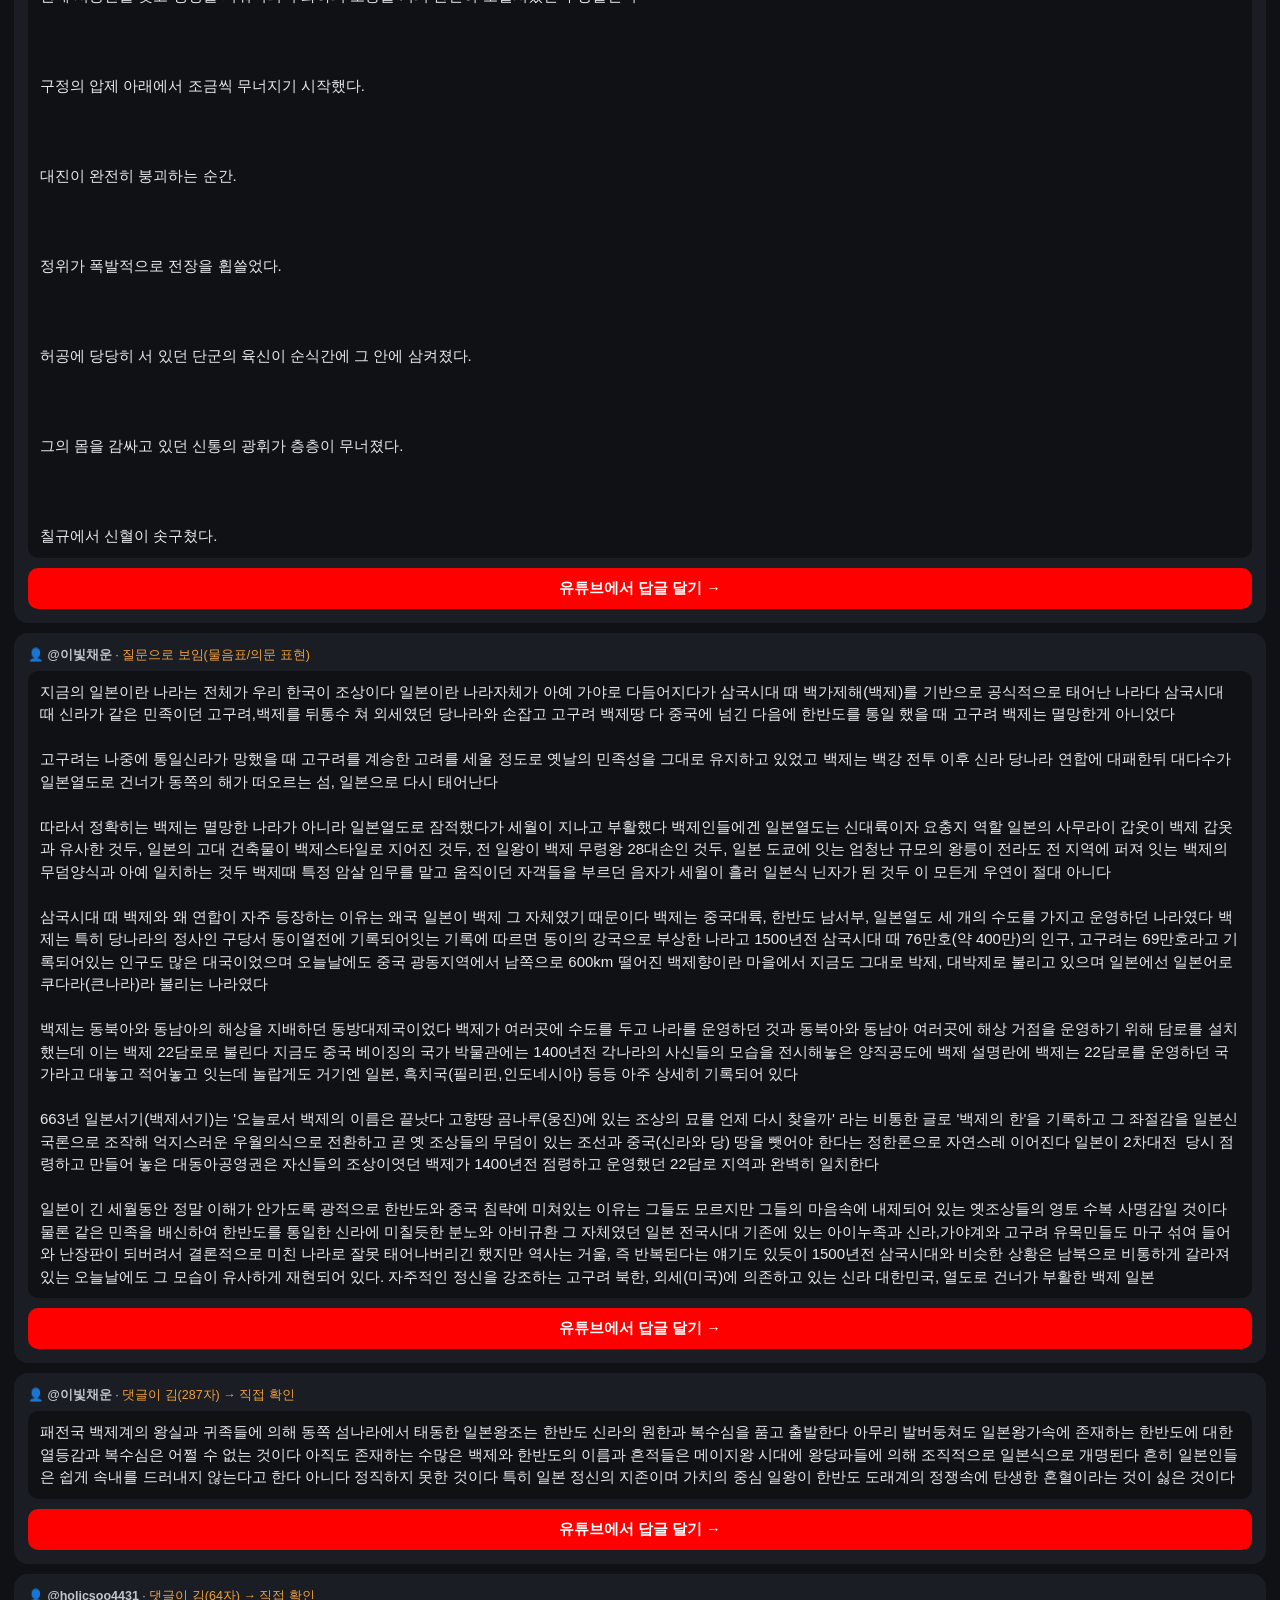
==== commit 79c1cec7: "update 2026-10-22_03-34" ====
--- a/index.html
+++ b/index.html
@@ -24,7 +24,7 @@
 </style></head>
 <body>
 <header><h1>📊 유튜브 댓글 대시보드</h1>
-<div class="sum">갱신 2026-10-22 03:04 · 전체 검토 <b>33</b>건 · 자동답글 게시 <b>0</b>건 · 채널 7개</div></header>
+<div class="sum">갱신 2026-10-22 03:34 · 전체 검토 <b>33</b>건 · 자동답글 게시 <b>0</b>건 · 채널 7개</div></header>
 <section><div class="chhead"><span class="ch">📺 사연이 이끄는 대로</span><span class="tag post">게시</span><span class="cnt">검토 0건</span></div><p class="empty">검토할 댓글 없음 👍</p></section><section><div class="chhead"><span class="ch">📺 정치동네</span><span class="tag rev">검토만</span><span class="cnt">검토 13건</span></div><div class="card"><div class="meta">👤 <b>@니니늬시니시</b> · <span class="reason">질문으로 보임(물음표/의문 표현)</span></div><div class="comment">역시 재명이 이게 맞지 한국외교부는 뇌가 매끈함?</div><a class="btn" href="https://www.youtube.com/watch?v=BdrwWUkezWc&amp;lc=UgwG-dEzEmSIEDKn1_54AaABAg" target="_blank">유튜브에서 답글 달기 →</a></div><div class="card"><div class="meta">👤 <b>@망고-l2i4m</b> · <span class="reason">질문으로 보임(물음표/의문 표현)</span></div><div class="comment">4:01 어떤  통계교수가 그랬나요? 이번에 허명회교수는 결과가 이상하다고 입장을 바꿨는데요</div><a class="btn" href="https://www.youtube.com/watch?v=As3-kZddHhk&amp;lc=UgwaBcBz2sFx62c5HBh4AaABAg" target="_blank">유튜브에서 답글 달기 →</a></div><div class="card"><div class="meta">👤 <b>@인생5막-c7x</b> · <span class="reason">질문으로 보임(물음표/의문 표현)</span></div><div class="comment">법이야? 밥이야?</div><a class="btn" href="https://www.youtube.com/watch?v=fgtO_q3nrFA&amp;lc=UgxjdB8QCN0hF3Z1q1p4AaABAg" target="_blank">유튜브에서 답글 달기 →</a></div><div class="card"><div class="meta">👤 <b>@언어학원</b> · <span class="reason">질문으로 보임(물음표/의문 표현)</span></div><div class="comment">미친거 아닌가?</div><a class="btn" href="https://www.youtube.com/watch?v=L9JfwlNfszw&amp;lc=Ugwp_1Fjopud5MHf4Zd4AaABAg" target="_blank">유튜브에서 답글 달기 →</a></div><div class="card"><div class="meta">👤 <b>@언어학원</b> · <span class="reason">질문으로 보임(물음표/의문 표현)</span></div><div class="comment">이 나라에 제대로된 법이 있나요 ㅋㅋ</div><a class="btn" href="https://www.youtube.com/watch?v=fgtO_q3nrFA&amp;lc=UgwhqRFI2Tir5h5UavR4AaABAg" target="_blank">유튜브에서 답글 달기 →</a></div><div class="card"><div class="meta">👤 <b>@언어학원</b> · <span class="reason">질문으로 보임(물음표/의문 표현)</span></div><div class="comment">원인제공은 어른들이 한거 아닌가?
 선생들도 그렇게 문제빼돌리기...</div><a class="btn" href="https://www.youtube.com/watch?v=ps-KJgPUY4s&amp;lc=Ugx8VHjpwUOtMnlYhSx4AaABAg" target="_blank">유튜브에서 답글 달기 →</a></div><div class="card"><div class="meta">👤 <b>@씬21</b> · <span class="reason">댓글이 김(81자) → 직접 확인</span></div><div class="comment">아이들이 내신 공부만 하는 게 아님. 학생부 서류도 만들어야 하고 이것 저것 활동도 하라 하고 ㅜㅜ
 교육 제도 만드는 니들도 해 봐라. 그게 쉽나</div><a class="btn" href="https://www.youtube.com/watch?v=ps-KJgPUY4s&amp;lc=Ugx3TIH_IisqM66c8Jh4AaABAg" target="_blank">유튜브에서 답글 달기 →</a></div><div class="card"><div class="meta">👤 <b>@푸드썰전</b> · <span class="reason">질문으로 보임(물음표/의문 표현)</span></div><div class="comment">관리 자체가 엉망이었구나. 선관위는 무슨 일을 하고 있는거지?</div><a class="btn" href="https://www.youtube.com/watch?v=3Lo4OZoTSGM&amp;lc=Ugydv7YVwU4WQE7p3L14AaABAg" target="_blank">유튜브에서 답글 달기 →</a></div><div class="card"><div class="meta">👤 <b>@푸드썰전</b> · <span class="reason">검토 키워드 &#x27;왜&#x27; 포함</span></div><div class="comment">왜 이런 짓을 하는지 ㅜㅜ
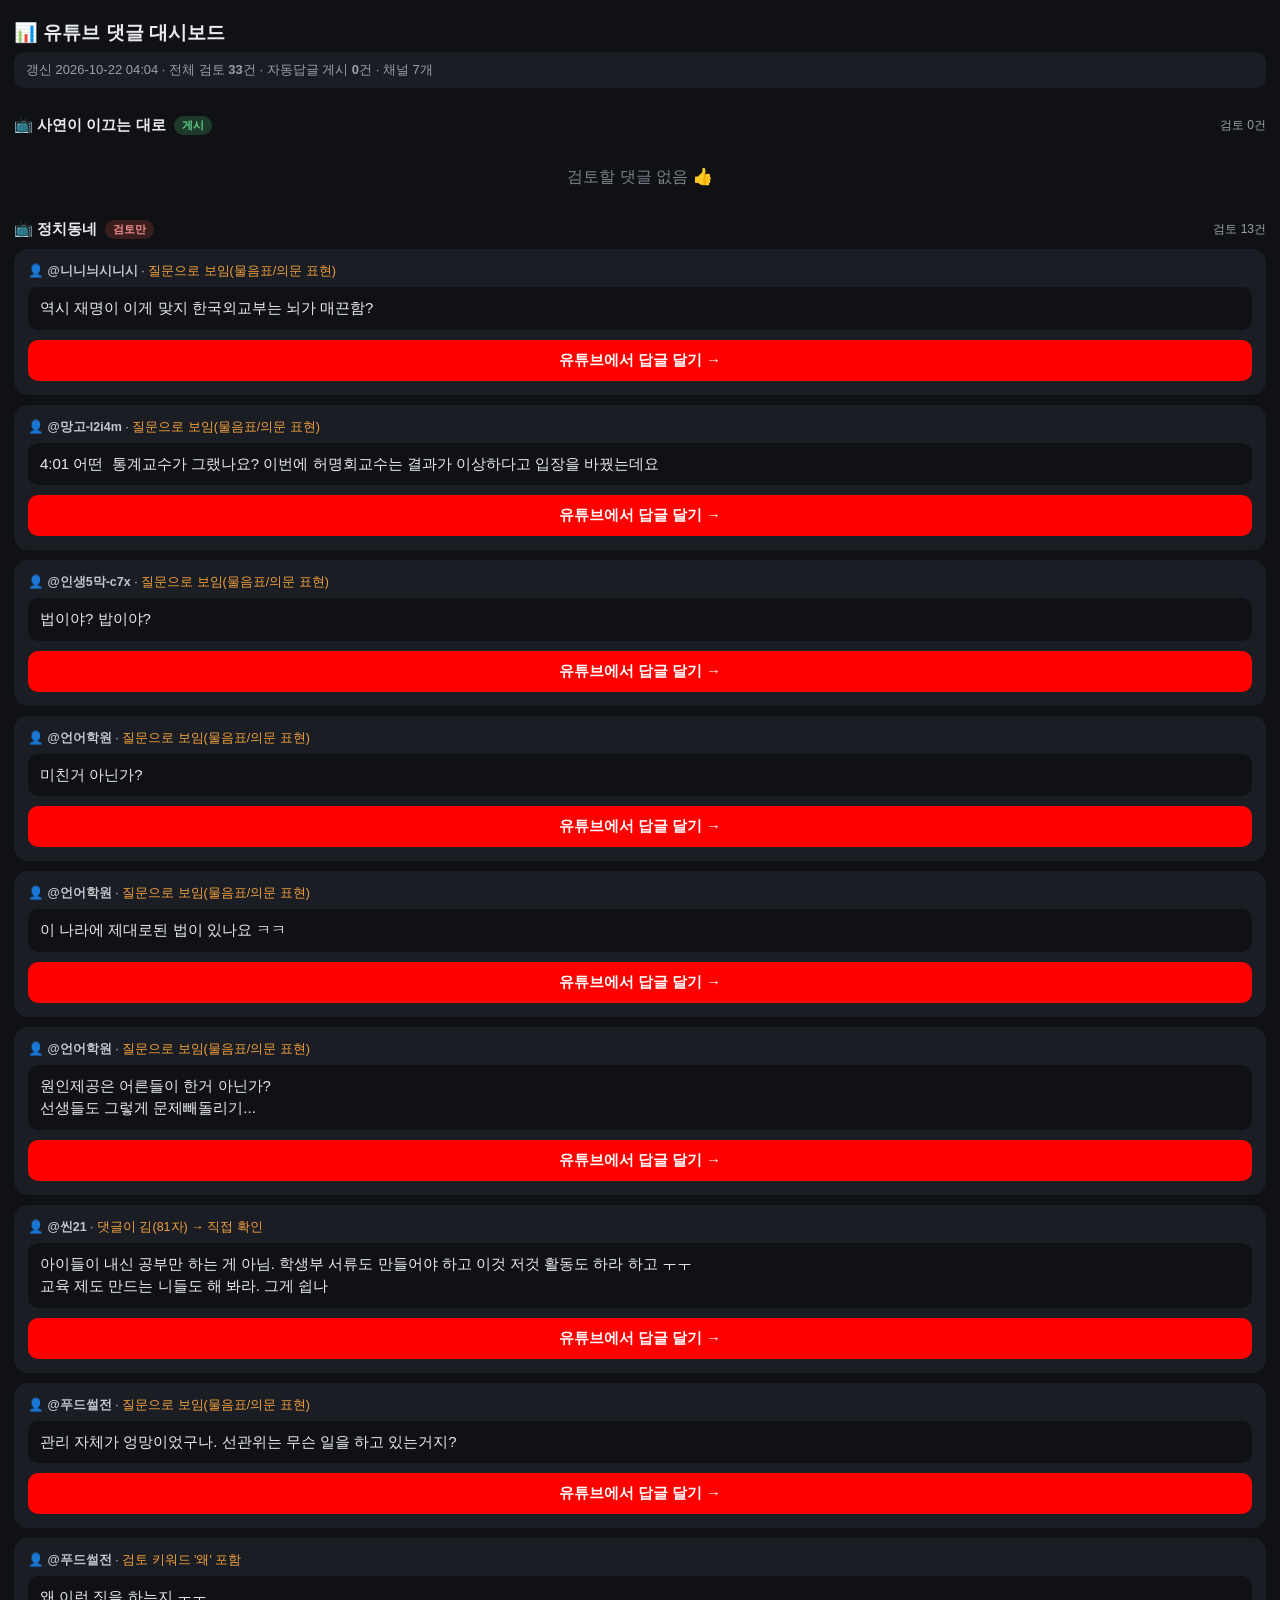
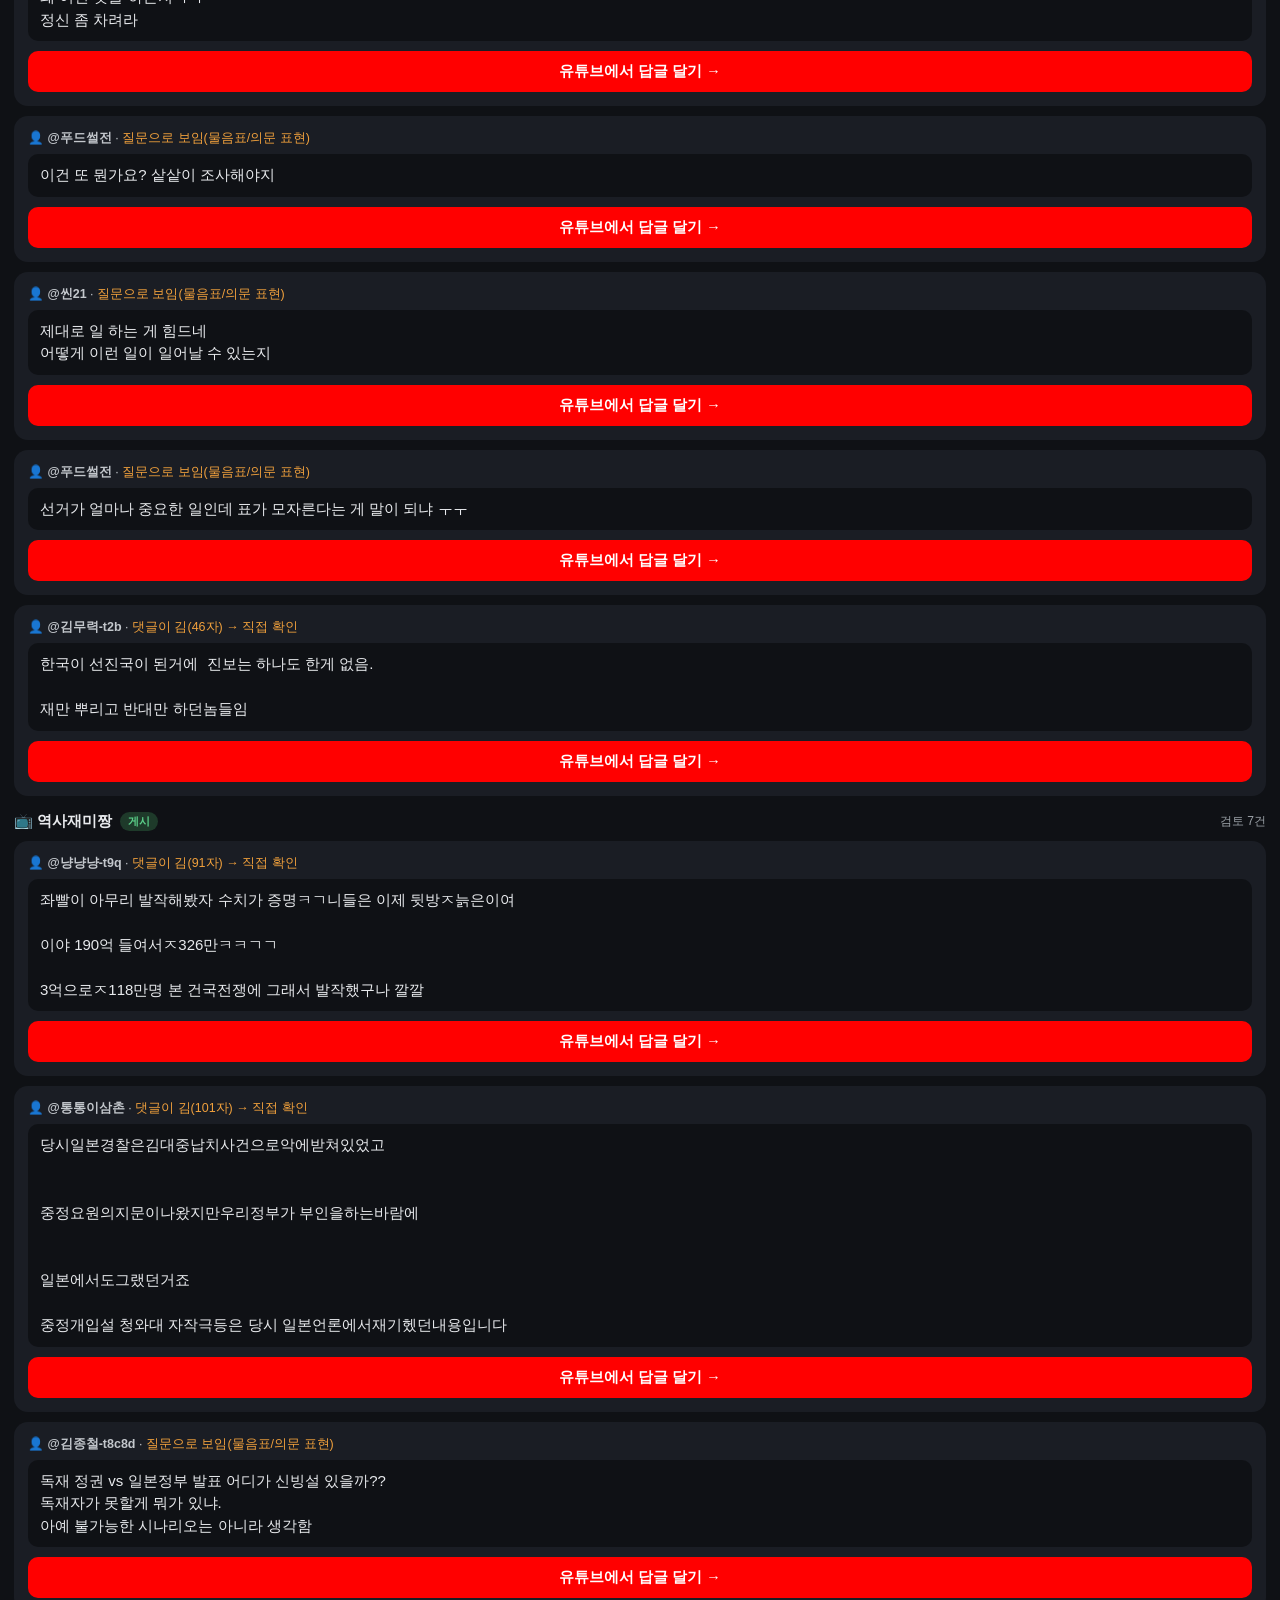
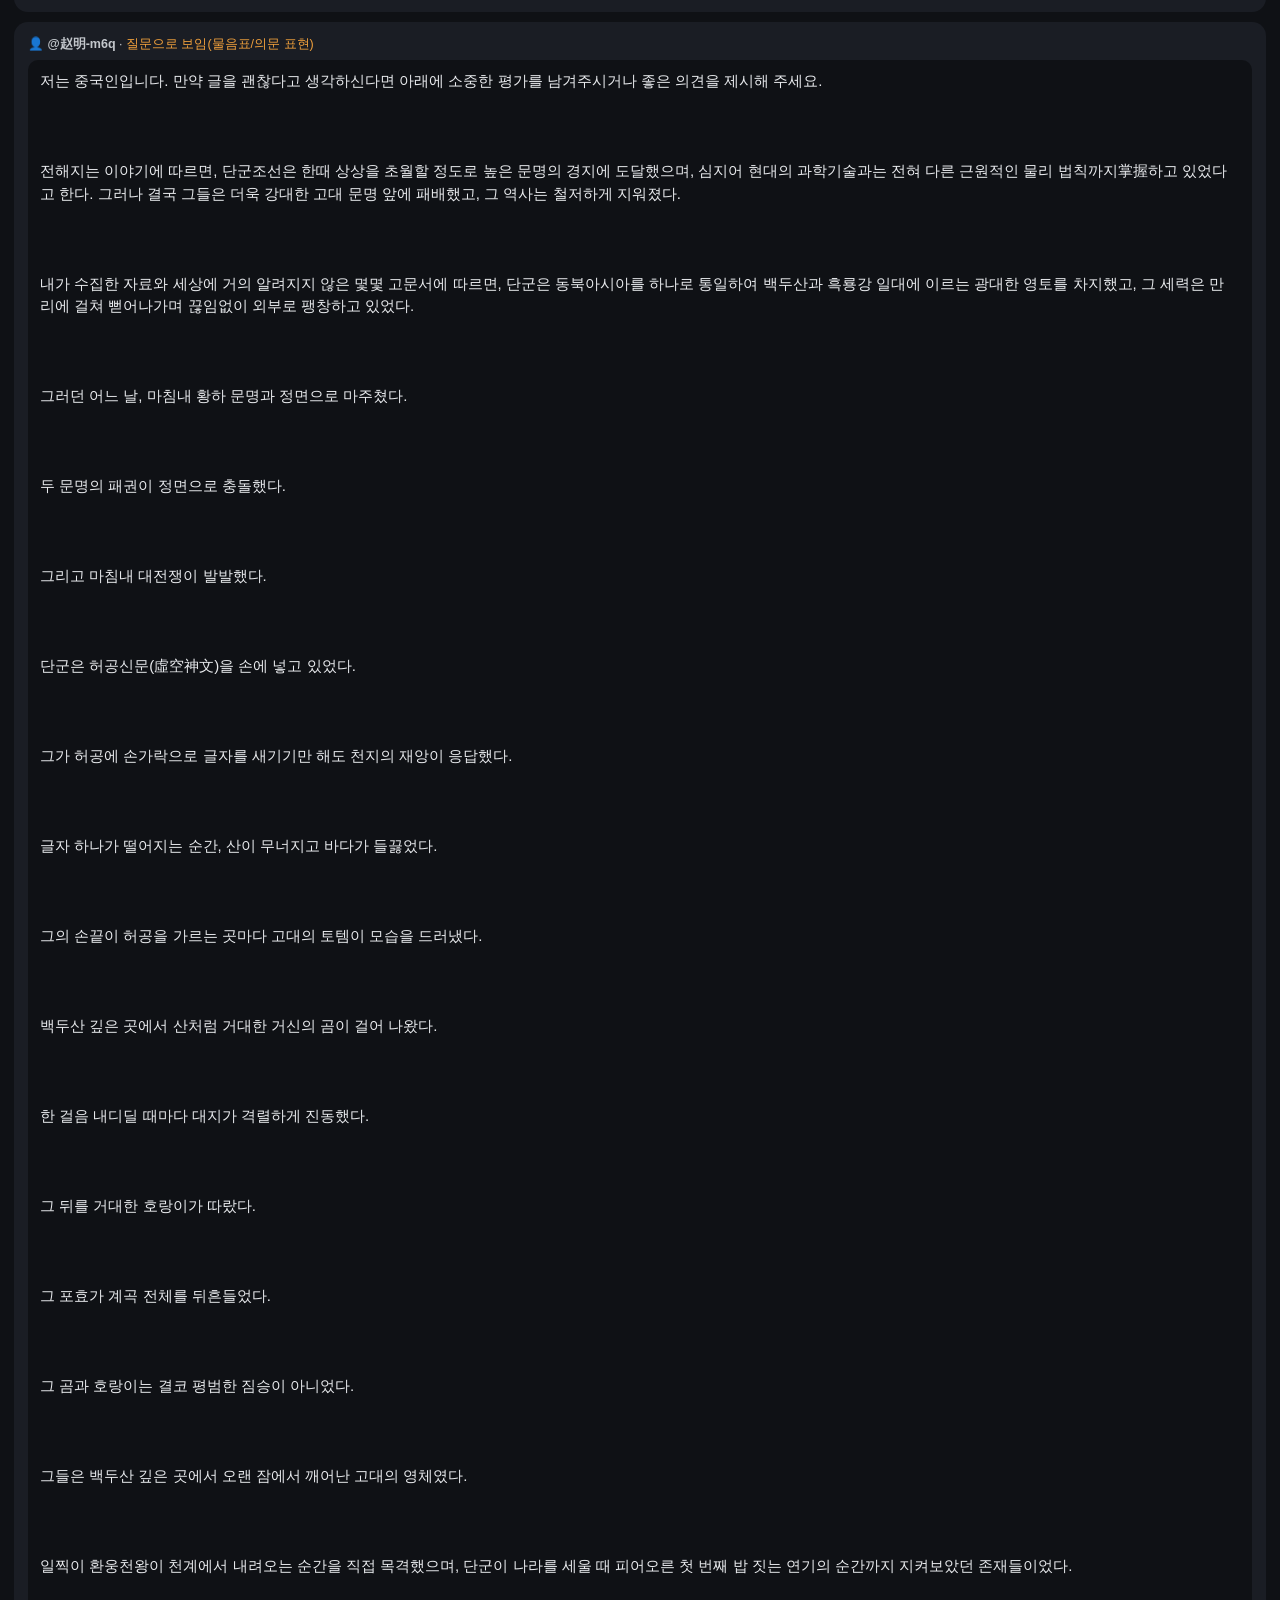
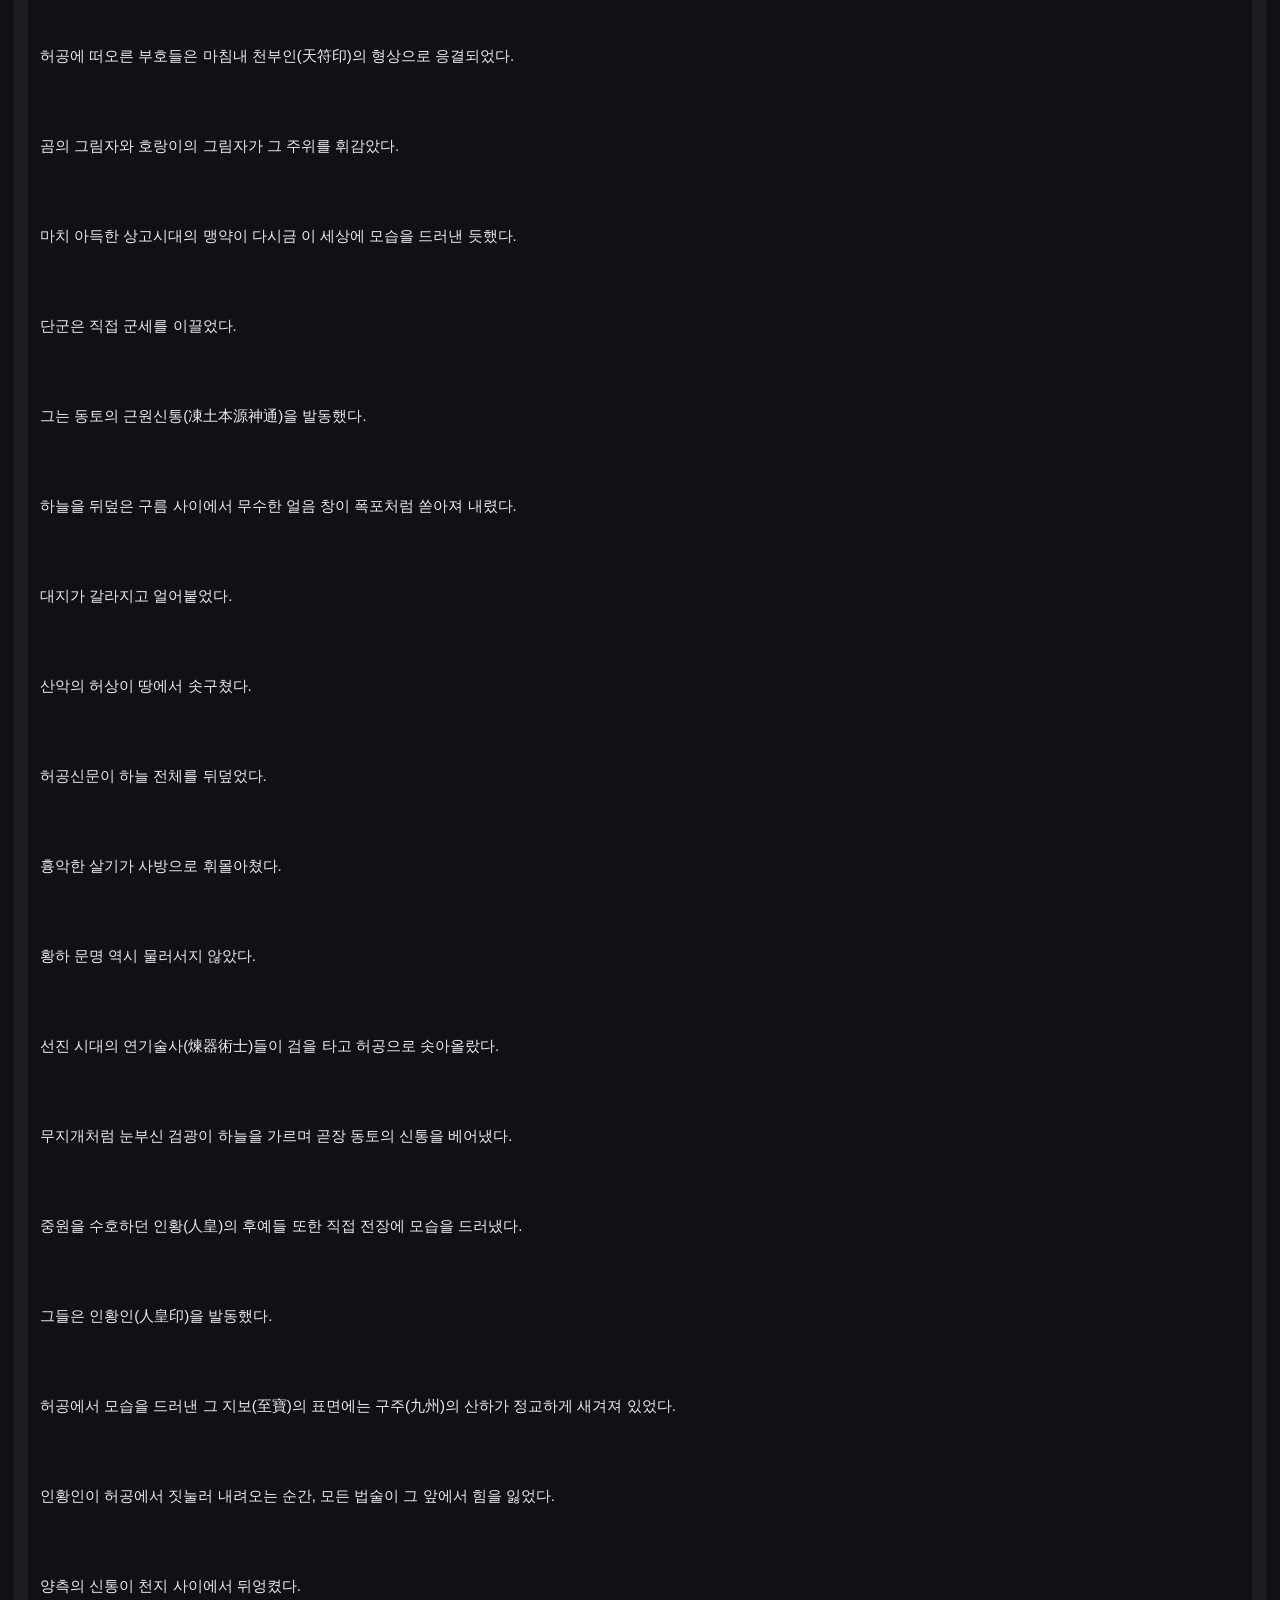
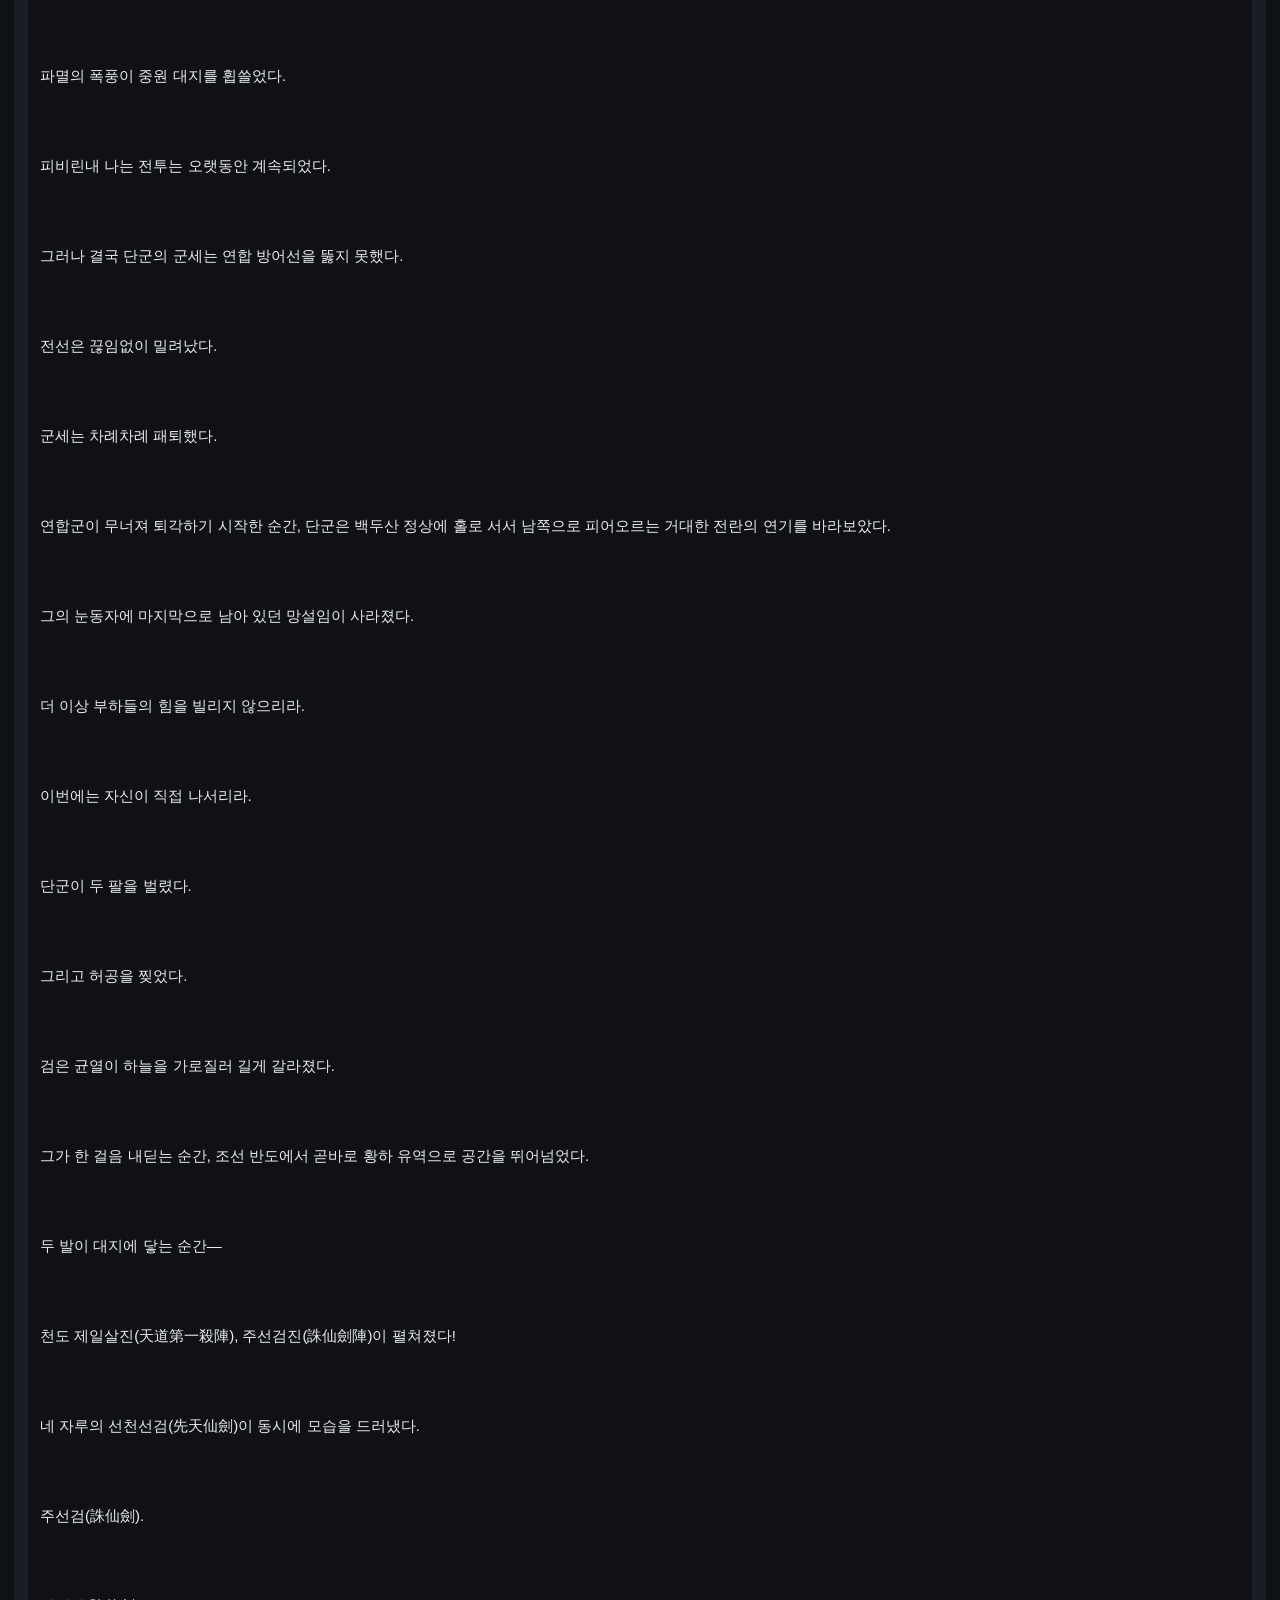
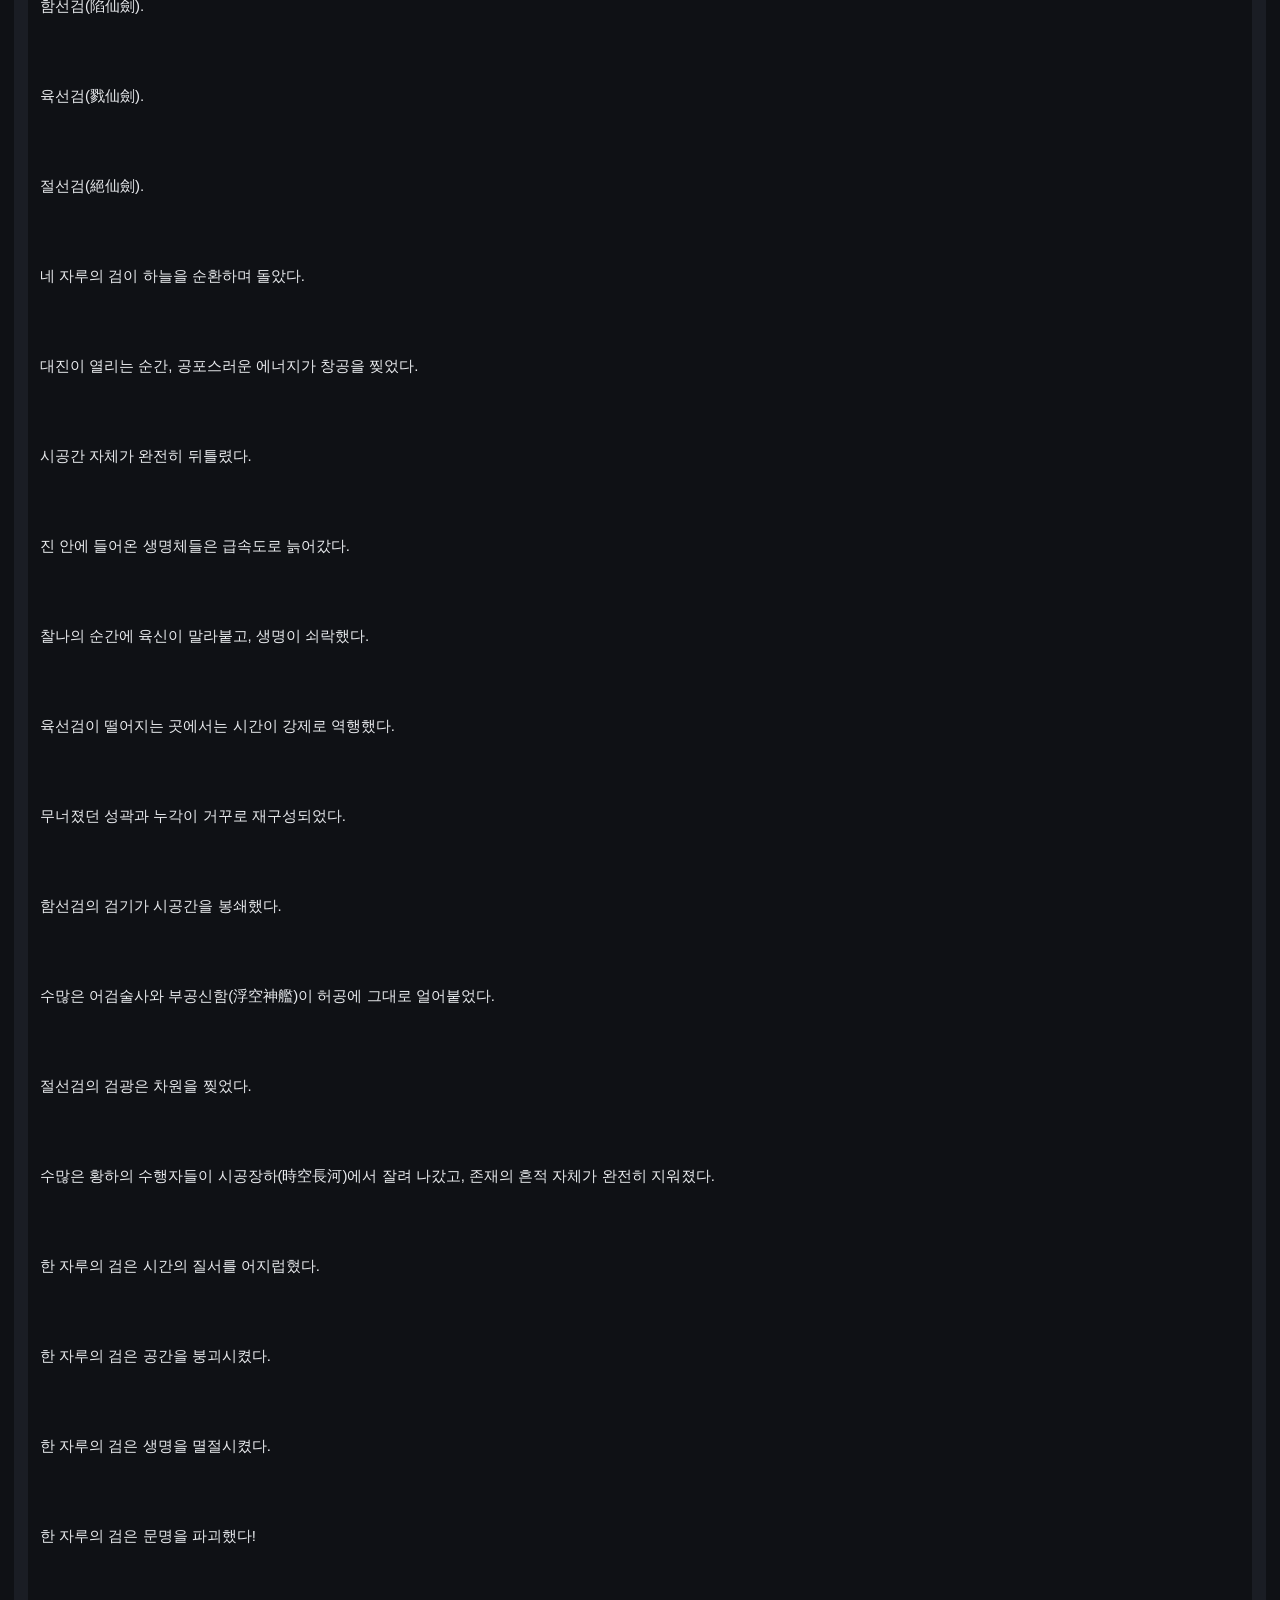
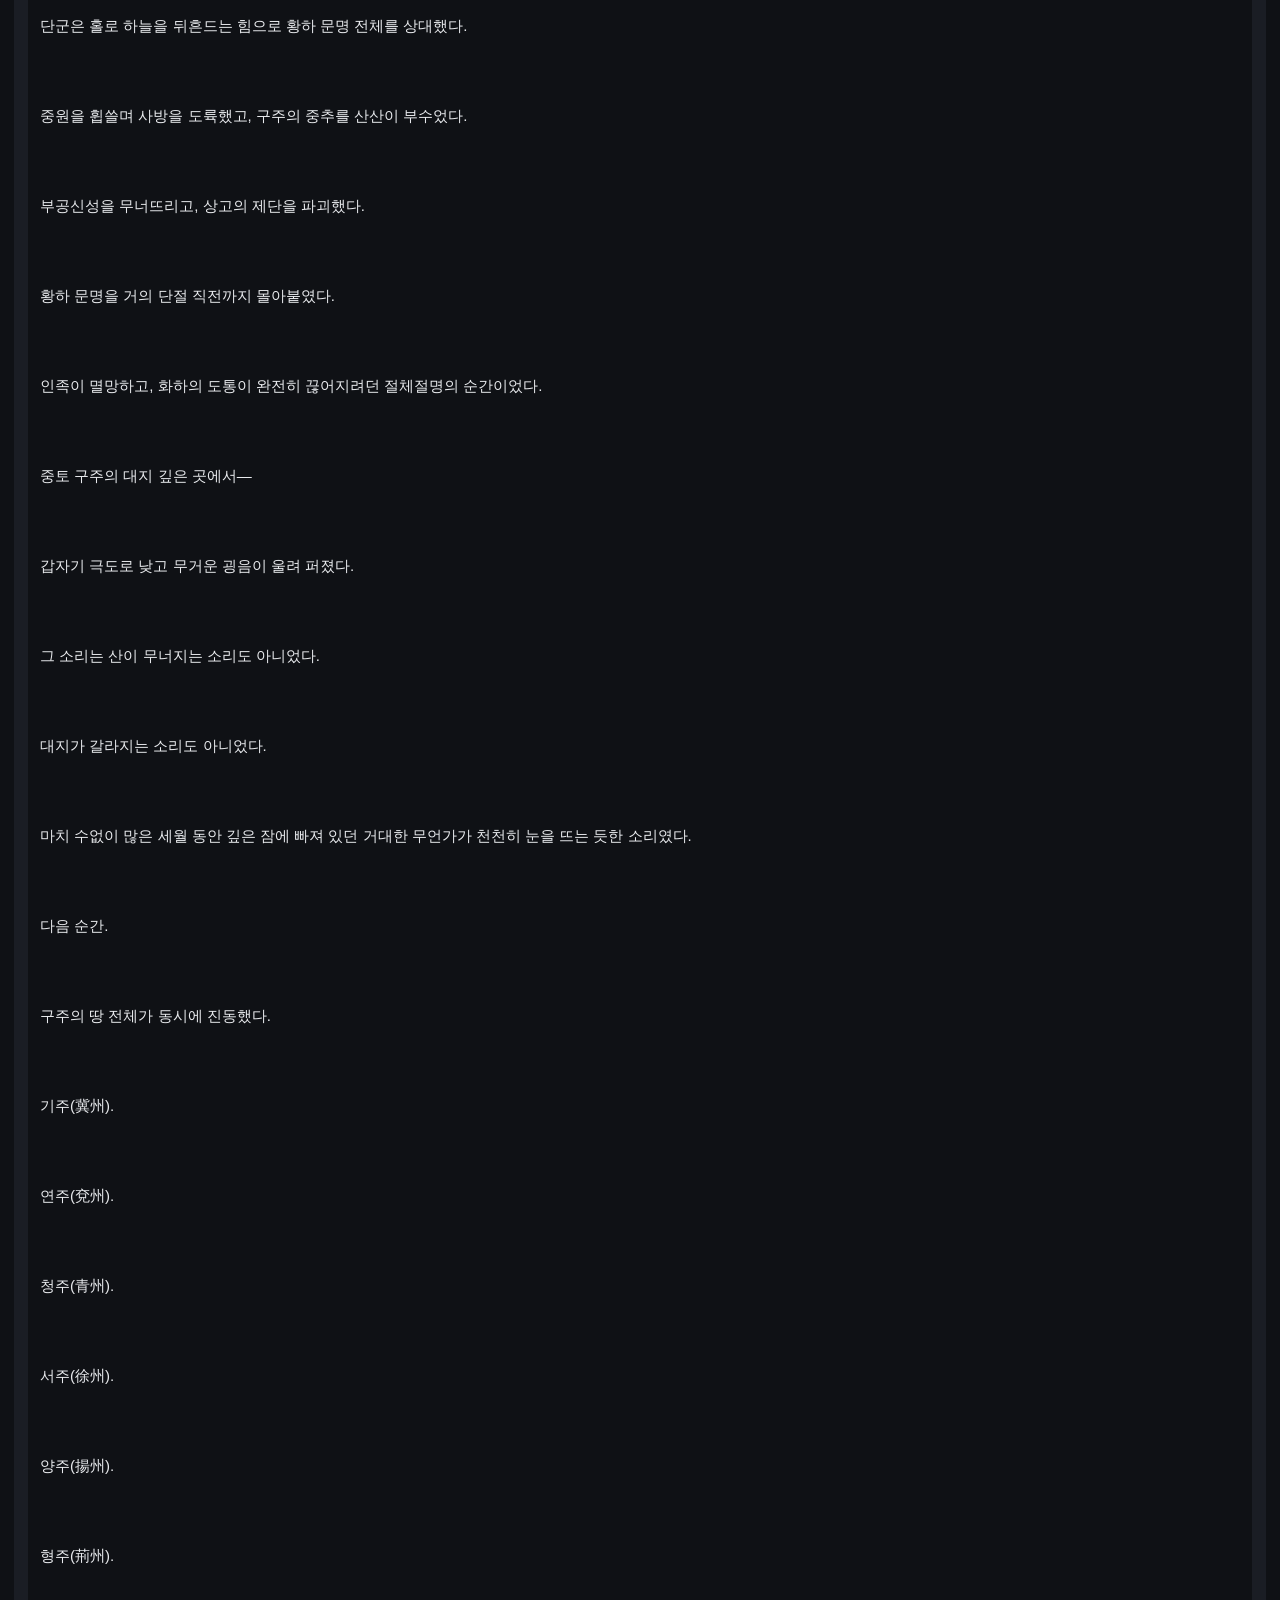
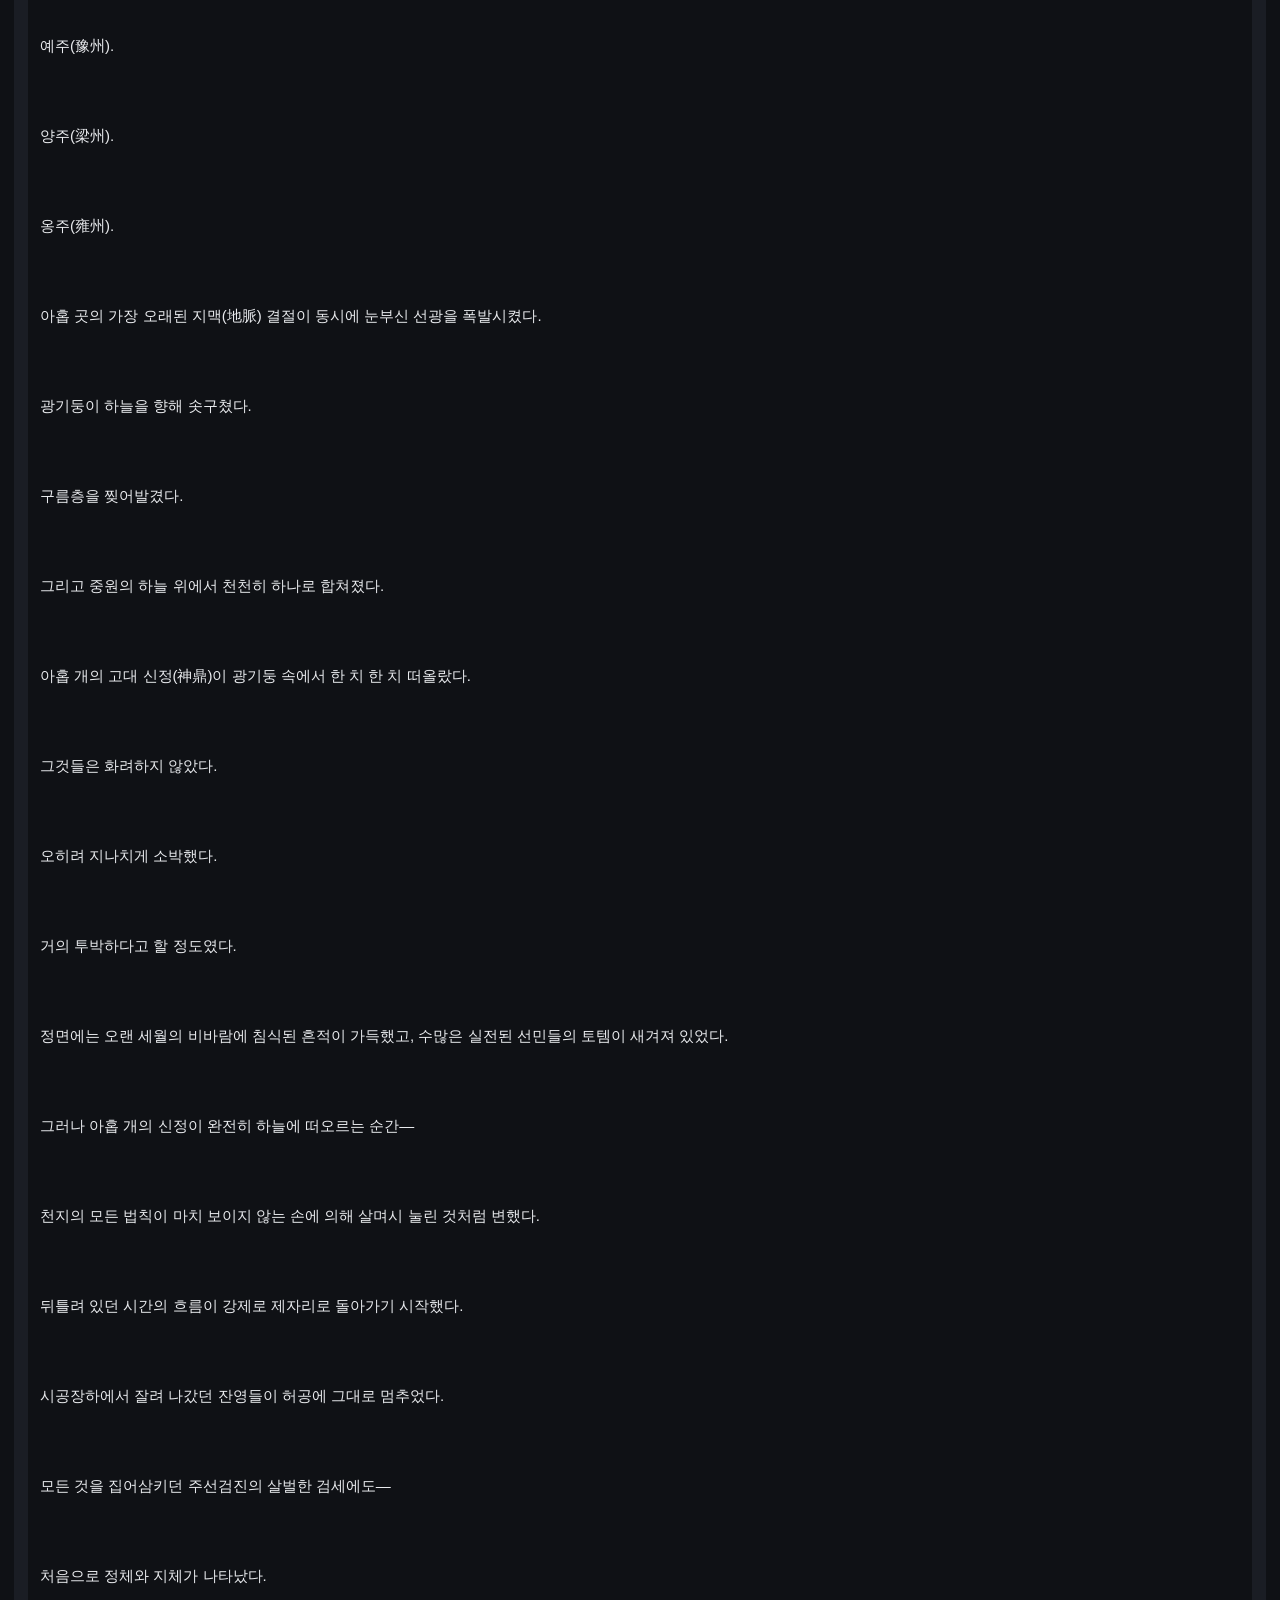
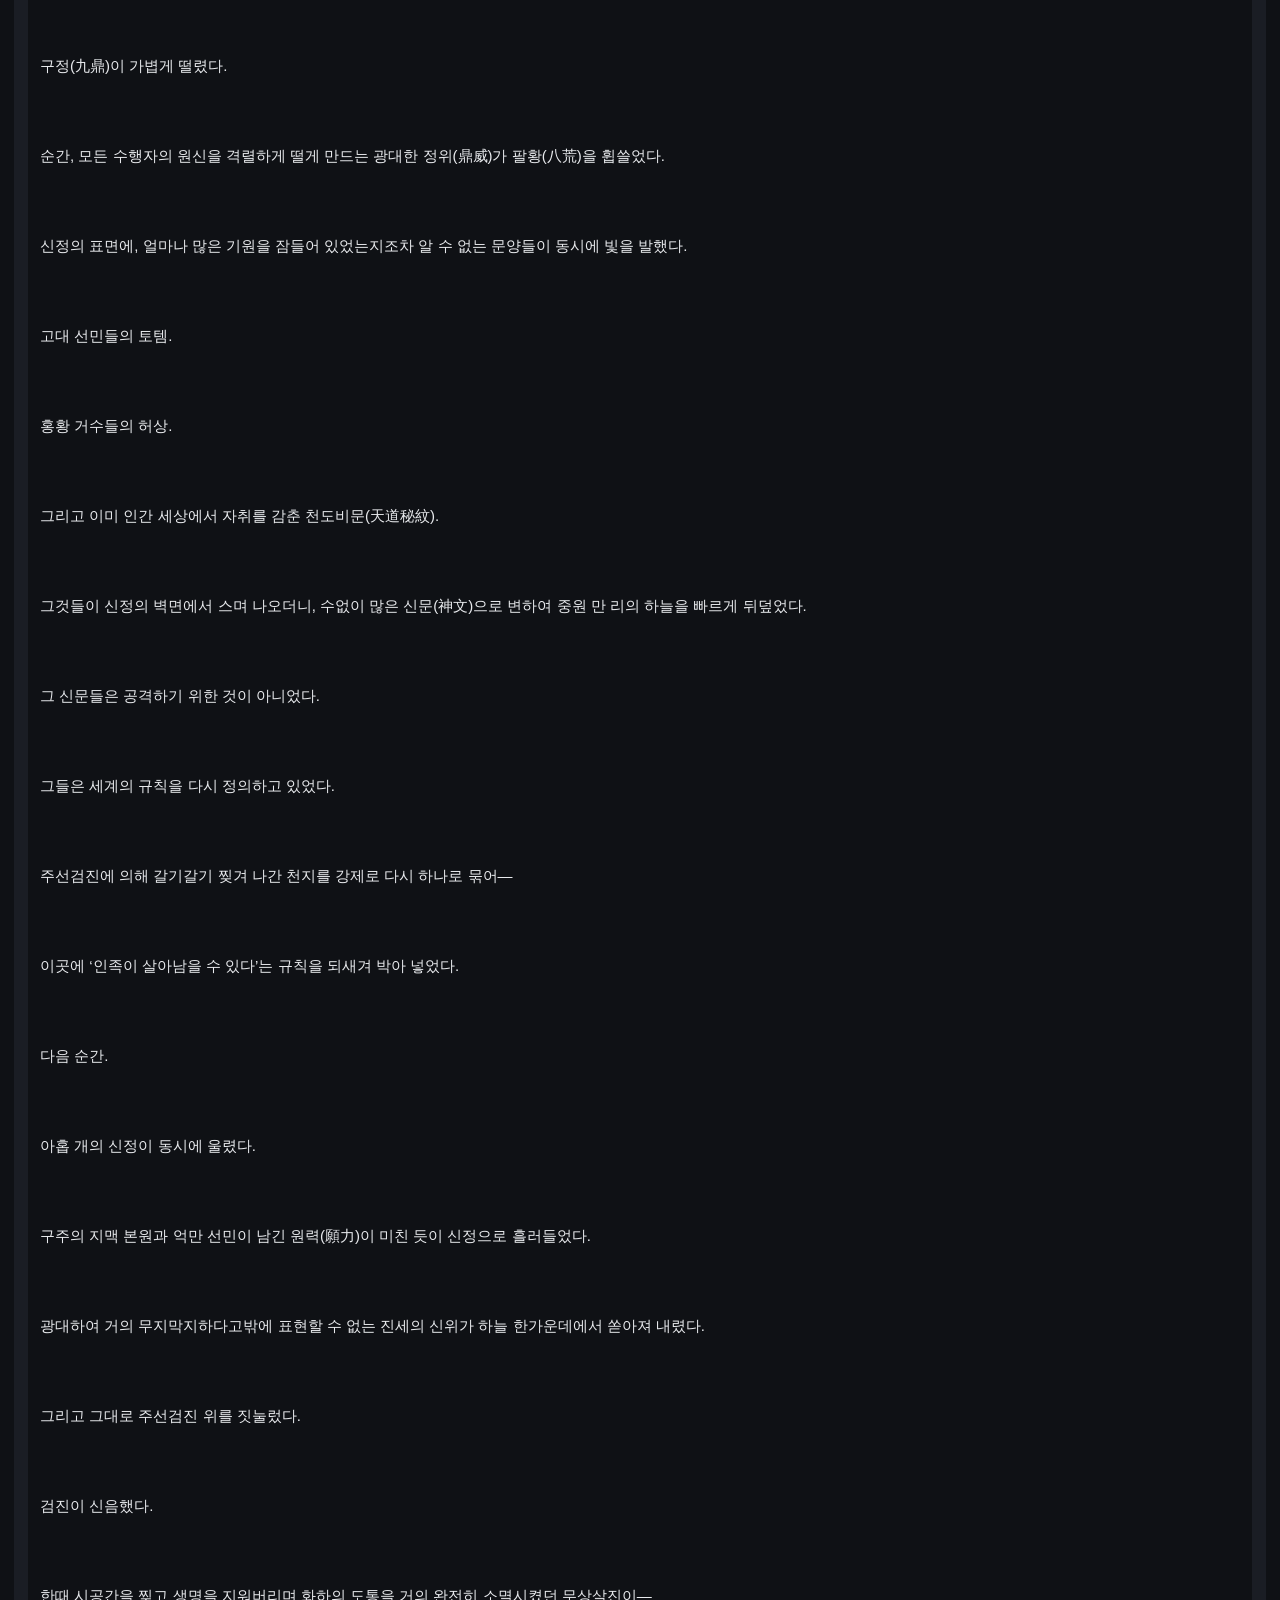
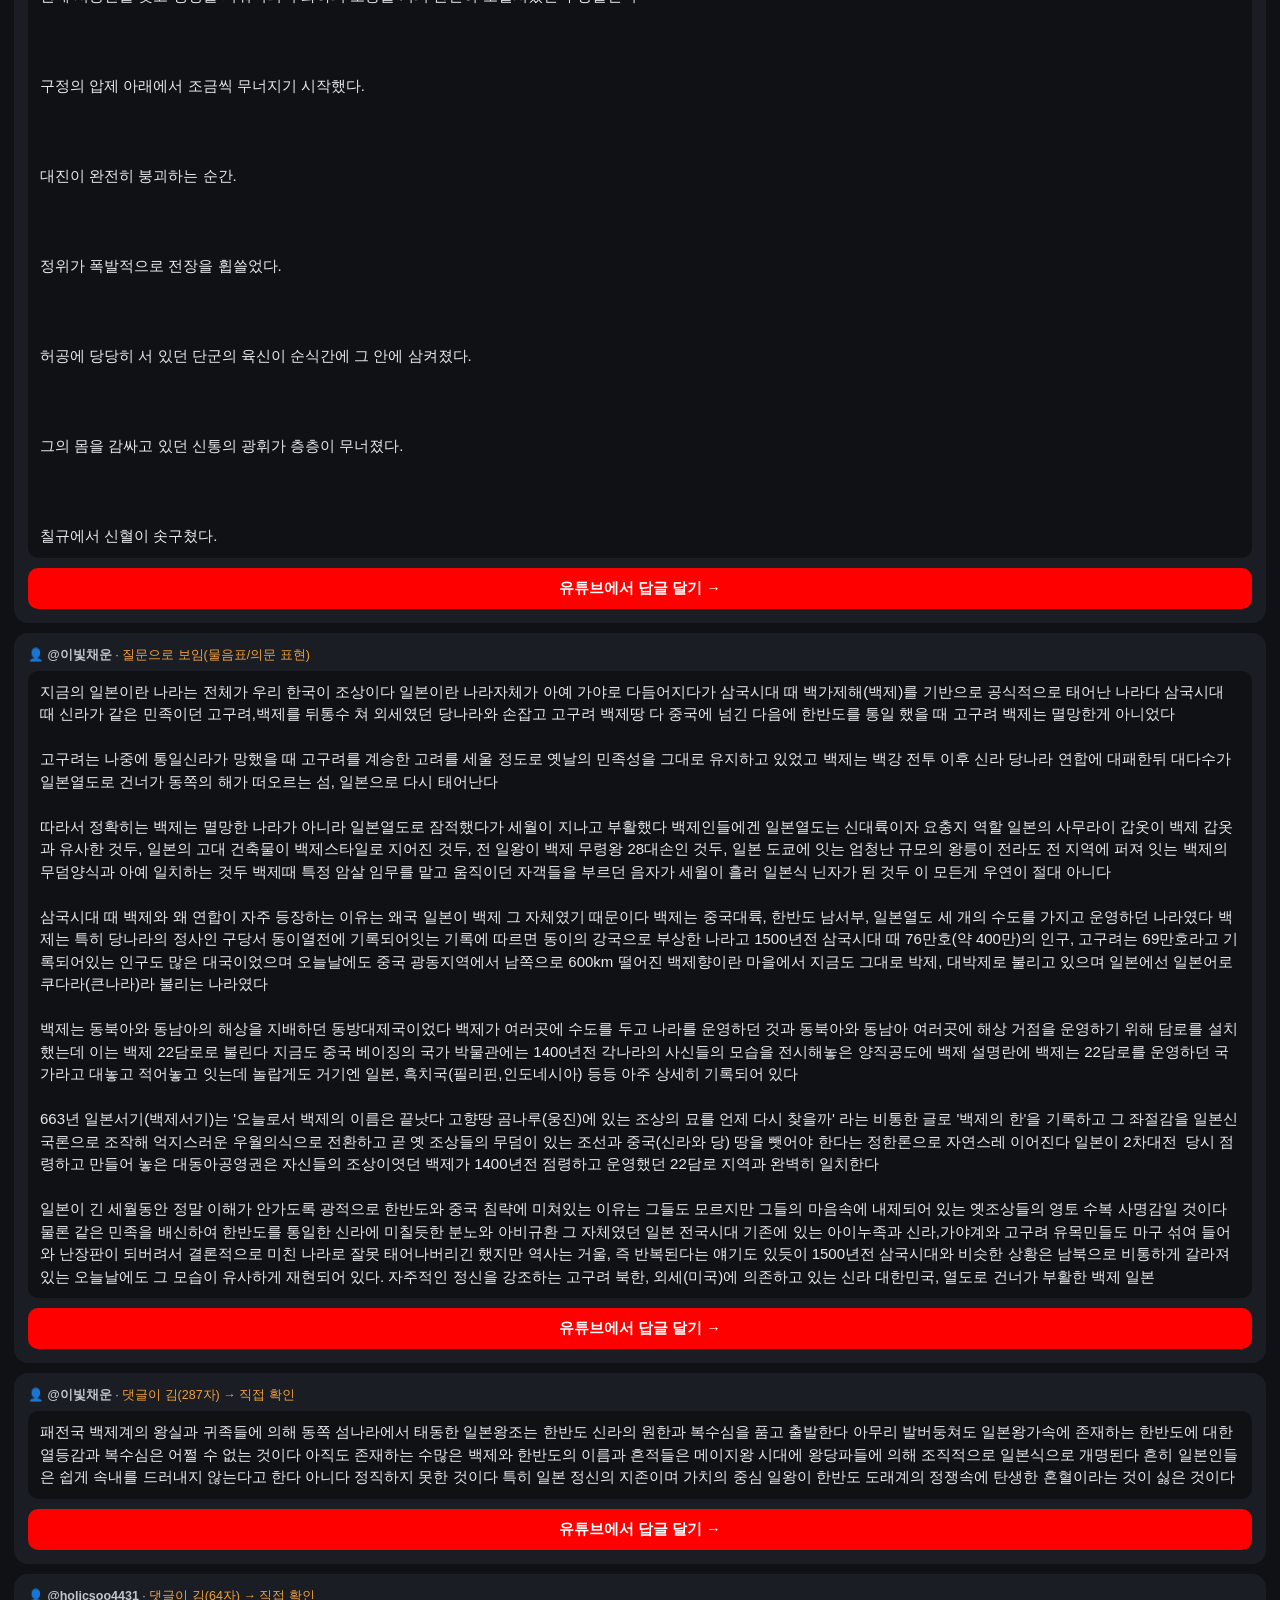
==== commit f0cc57b4: "update 2026-10-22_04-04" ====
--- a/index.html
+++ b/index.html
@@ -24,7 +24,7 @@
 </style></head>
 <body>
 <header><h1>📊 유튜브 댓글 대시보드</h1>
-<div class="sum">갱신 2026-10-22 03:34 · 전체 검토 <b>33</b>건 · 자동답글 게시 <b>0</b>건 · 채널 7개</div></header>
+<div class="sum">갱신 2026-10-22 04:04 · 전체 검토 <b>33</b>건 · 자동답글 게시 <b>0</b>건 · 채널 7개</div></header>
 <section><div class="chhead"><span class="ch">📺 사연이 이끄는 대로</span><span class="tag post">게시</span><span class="cnt">검토 0건</span></div><p class="empty">검토할 댓글 없음 👍</p></section><section><div class="chhead"><span class="ch">📺 정치동네</span><span class="tag rev">검토만</span><span class="cnt">검토 13건</span></div><div class="card"><div class="meta">👤 <b>@니니늬시니시</b> · <span class="reason">질문으로 보임(물음표/의문 표현)</span></div><div class="comment">역시 재명이 이게 맞지 한국외교부는 뇌가 매끈함?</div><a class="btn" href="https://www.youtube.com/watch?v=BdrwWUkezWc&amp;lc=UgwG-dEzEmSIEDKn1_54AaABAg" target="_blank">유튜브에서 답글 달기 →</a></div><div class="card"><div class="meta">👤 <b>@망고-l2i4m</b> · <span class="reason">질문으로 보임(물음표/의문 표현)</span></div><div class="comment">4:01 어떤  통계교수가 그랬나요? 이번에 허명회교수는 결과가 이상하다고 입장을 바꿨는데요</div><a class="btn" href="https://www.youtube.com/watch?v=As3-kZddHhk&amp;lc=UgwaBcBz2sFx62c5HBh4AaABAg" target="_blank">유튜브에서 답글 달기 →</a></div><div class="card"><div class="meta">👤 <b>@인생5막-c7x</b> · <span class="reason">질문으로 보임(물음표/의문 표현)</span></div><div class="comment">법이야? 밥이야?</div><a class="btn" href="https://www.youtube.com/watch?v=fgtO_q3nrFA&amp;lc=UgxjdB8QCN0hF3Z1q1p4AaABAg" target="_blank">유튜브에서 답글 달기 →</a></div><div class="card"><div class="meta">👤 <b>@언어학원</b> · <span class="reason">질문으로 보임(물음표/의문 표현)</span></div><div class="comment">미친거 아닌가?</div><a class="btn" href="https://www.youtube.com/watch?v=L9JfwlNfszw&amp;lc=Ugwp_1Fjopud5MHf4Zd4AaABAg" target="_blank">유튜브에서 답글 달기 →</a></div><div class="card"><div class="meta">👤 <b>@언어학원</b> · <span class="reason">질문으로 보임(물음표/의문 표현)</span></div><div class="comment">이 나라에 제대로된 법이 있나요 ㅋㅋ</div><a class="btn" href="https://www.youtube.com/watch?v=fgtO_q3nrFA&amp;lc=UgwhqRFI2Tir5h5UavR4AaABAg" target="_blank">유튜브에서 답글 달기 →</a></div><div class="card"><div class="meta">👤 <b>@언어학원</b> · <span class="reason">질문으로 보임(물음표/의문 표현)</span></div><div class="comment">원인제공은 어른들이 한거 아닌가?
 선생들도 그렇게 문제빼돌리기...</div><a class="btn" href="https://www.youtube.com/watch?v=ps-KJgPUY4s&amp;lc=Ugx8VHjpwUOtMnlYhSx4AaABAg" target="_blank">유튜브에서 답글 달기 →</a></div><div class="card"><div class="meta">👤 <b>@씬21</b> · <span class="reason">댓글이 김(81자) → 직접 확인</span></div><div class="comment">아이들이 내신 공부만 하는 게 아님. 학생부 서류도 만들어야 하고 이것 저것 활동도 하라 하고 ㅜㅜ
 교육 제도 만드는 니들도 해 봐라. 그게 쉽나</div><a class="btn" href="https://www.youtube.com/watch?v=ps-KJgPUY4s&amp;lc=Ugx3TIH_IisqM66c8Jh4AaABAg" target="_blank">유튜브에서 답글 달기 →</a></div><div class="card"><div class="meta">👤 <b>@푸드썰전</b> · <span class="reason">질문으로 보임(물음표/의문 표현)</span></div><div class="comment">관리 자체가 엉망이었구나. 선관위는 무슨 일을 하고 있는거지?</div><a class="btn" href="https://www.youtube.com/watch?v=3Lo4OZoTSGM&amp;lc=Ugydv7YVwU4WQE7p3L14AaABAg" target="_blank">유튜브에서 답글 달기 →</a></div><div class="card"><div class="meta">👤 <b>@푸드썰전</b> · <span class="reason">검토 키워드 &#x27;왜&#x27; 포함</span></div><div class="comment">왜 이런 짓을 하는지 ㅜㅜ
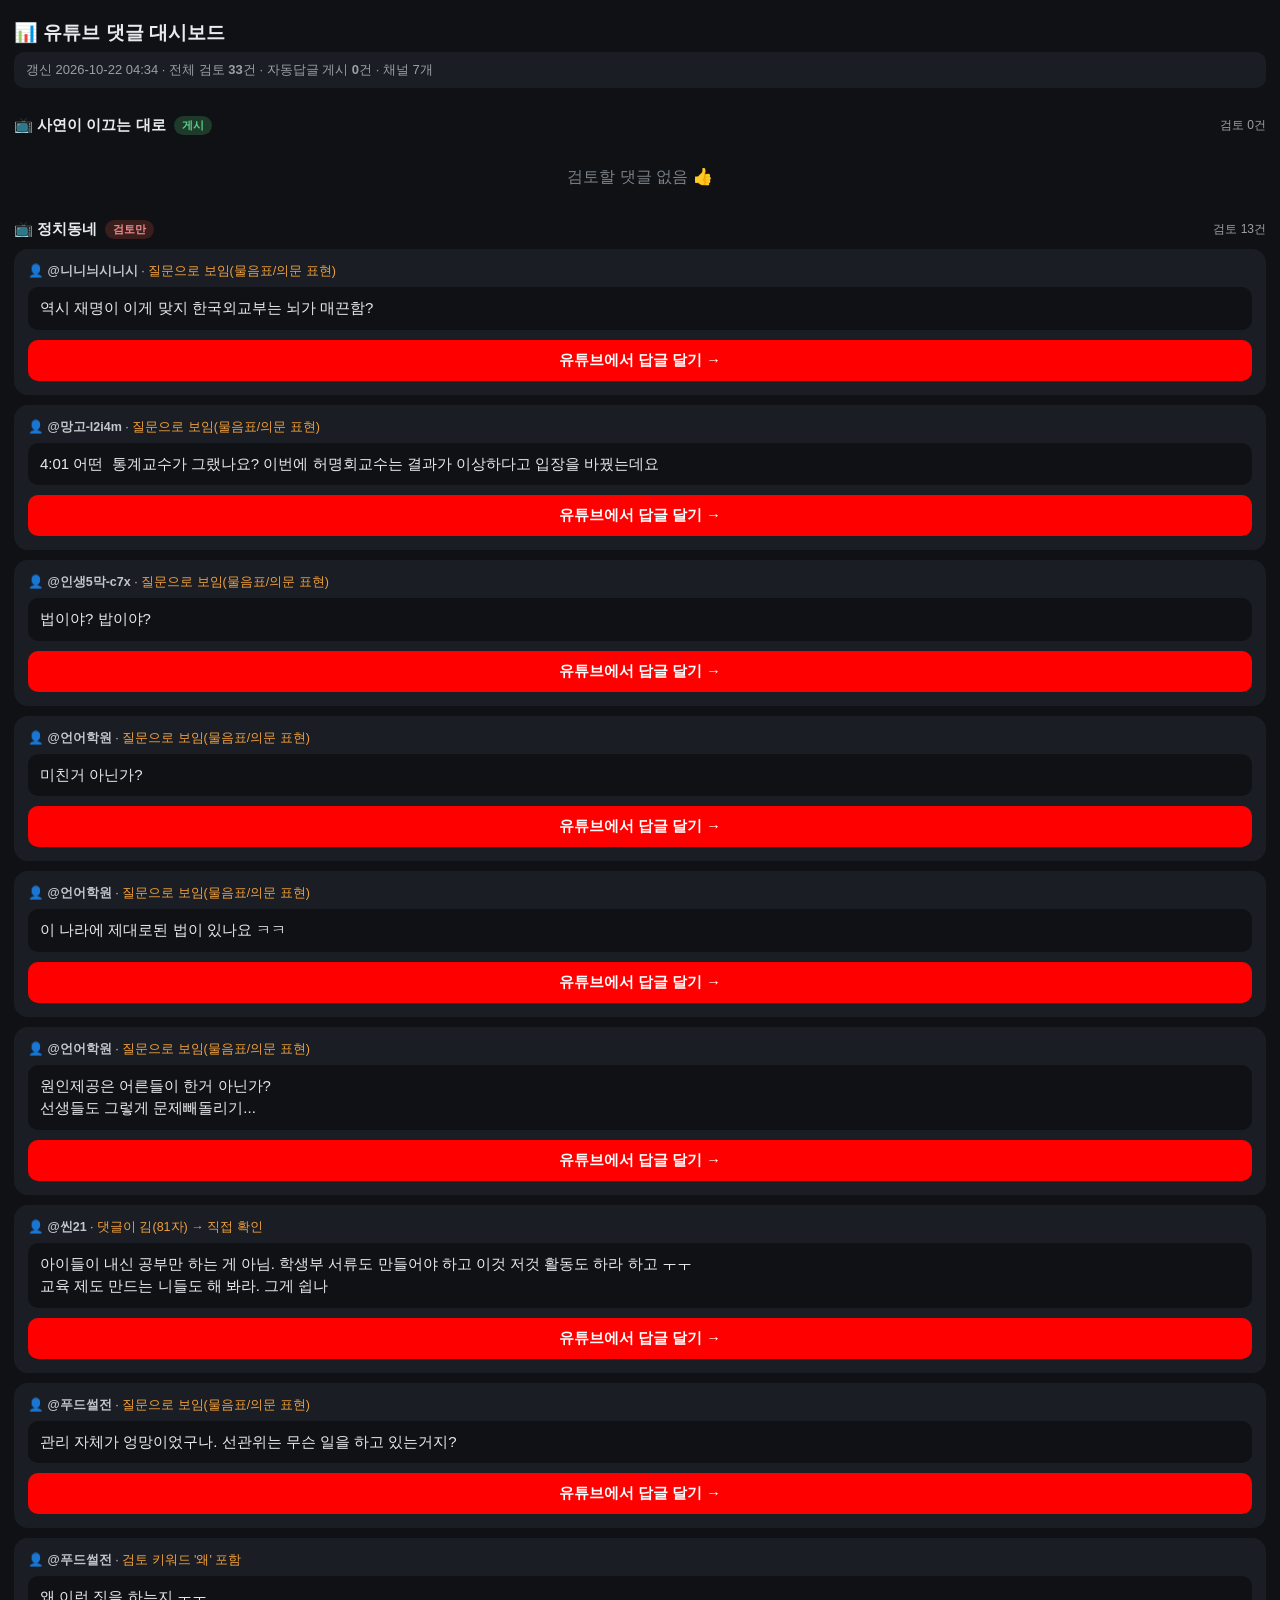
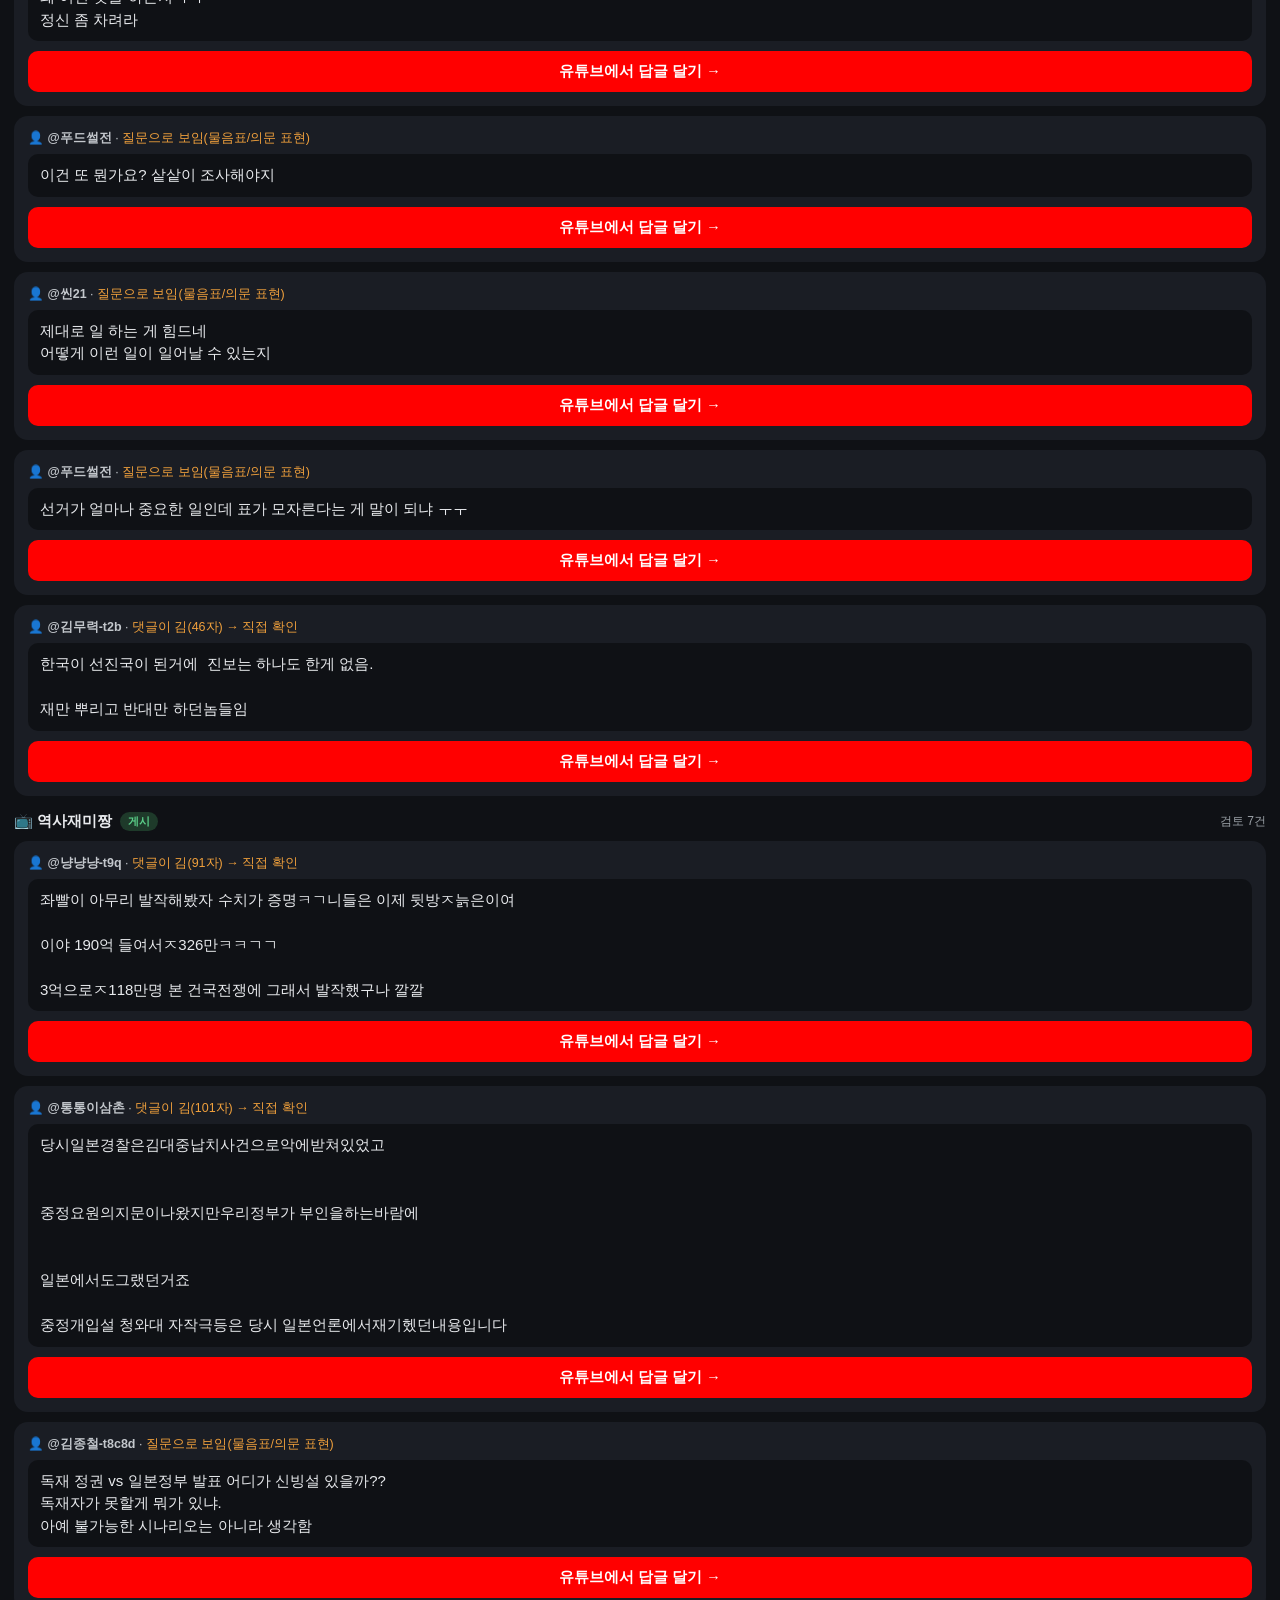
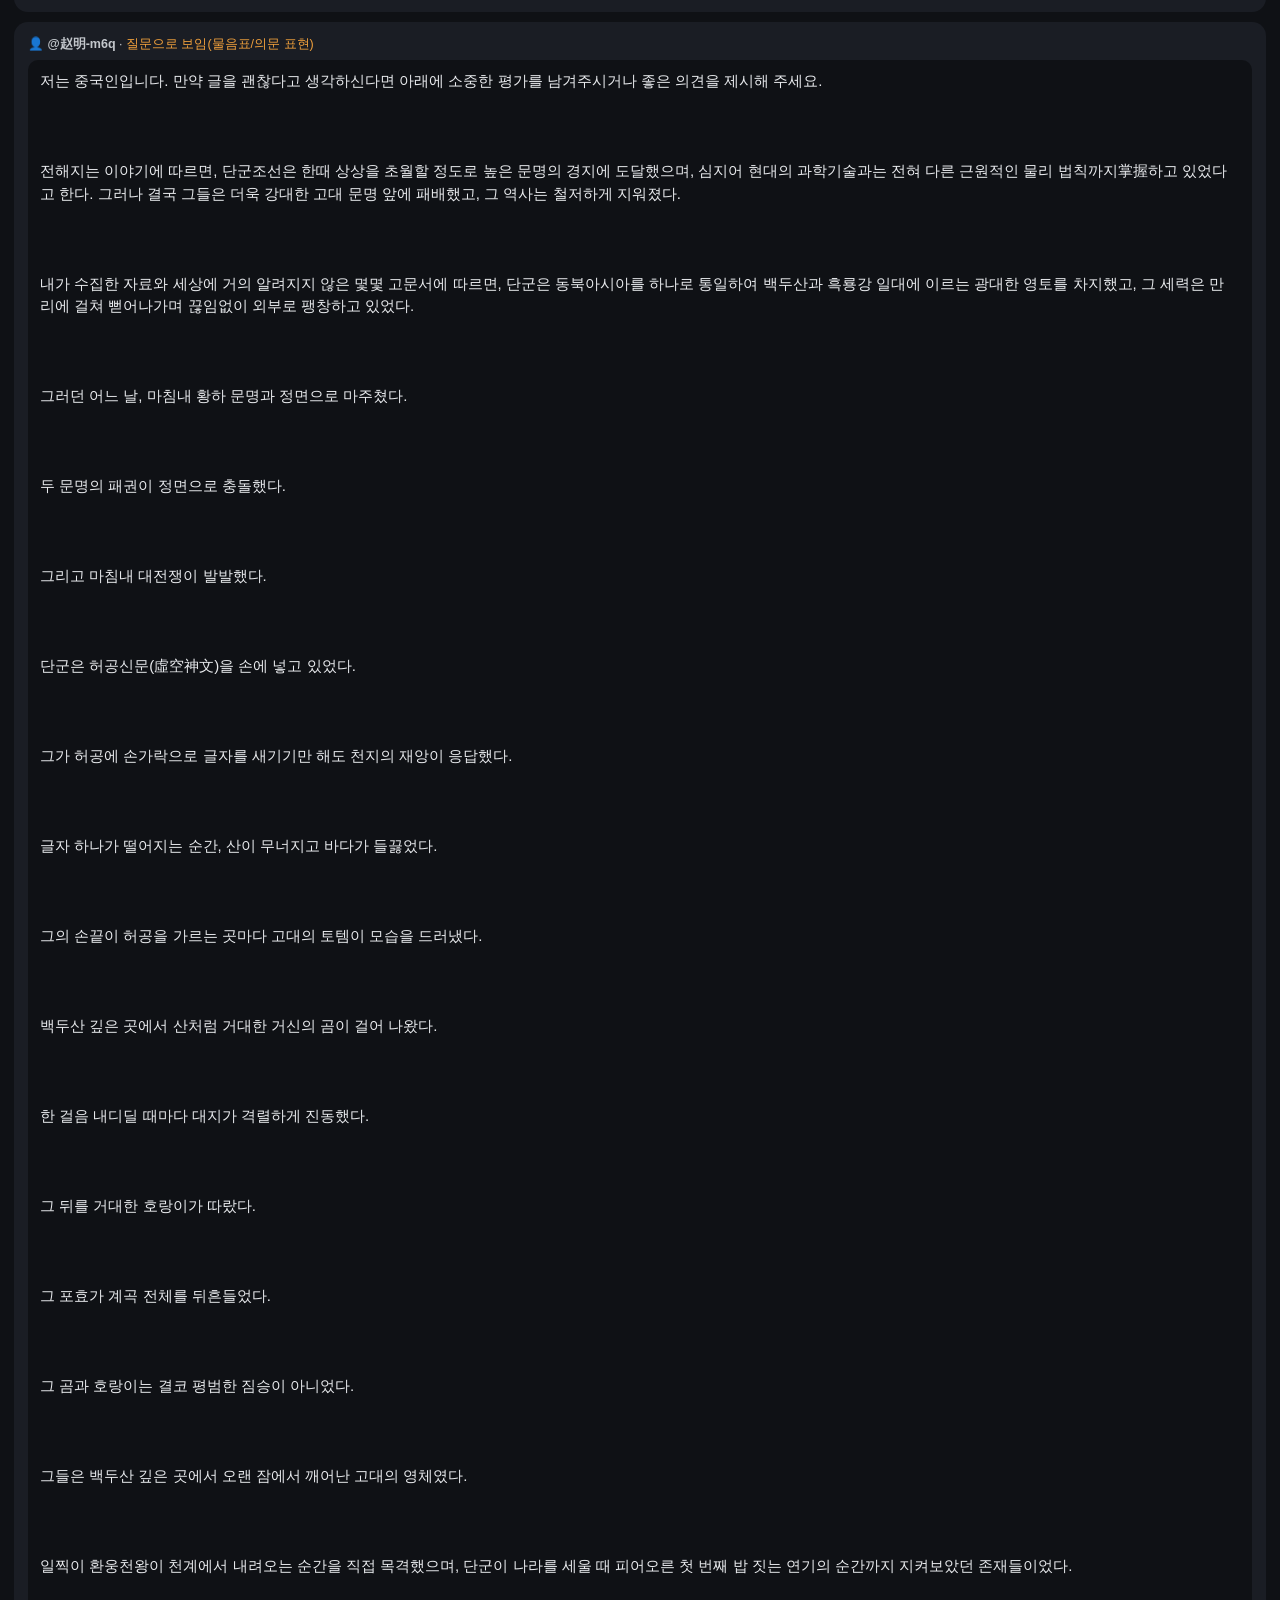
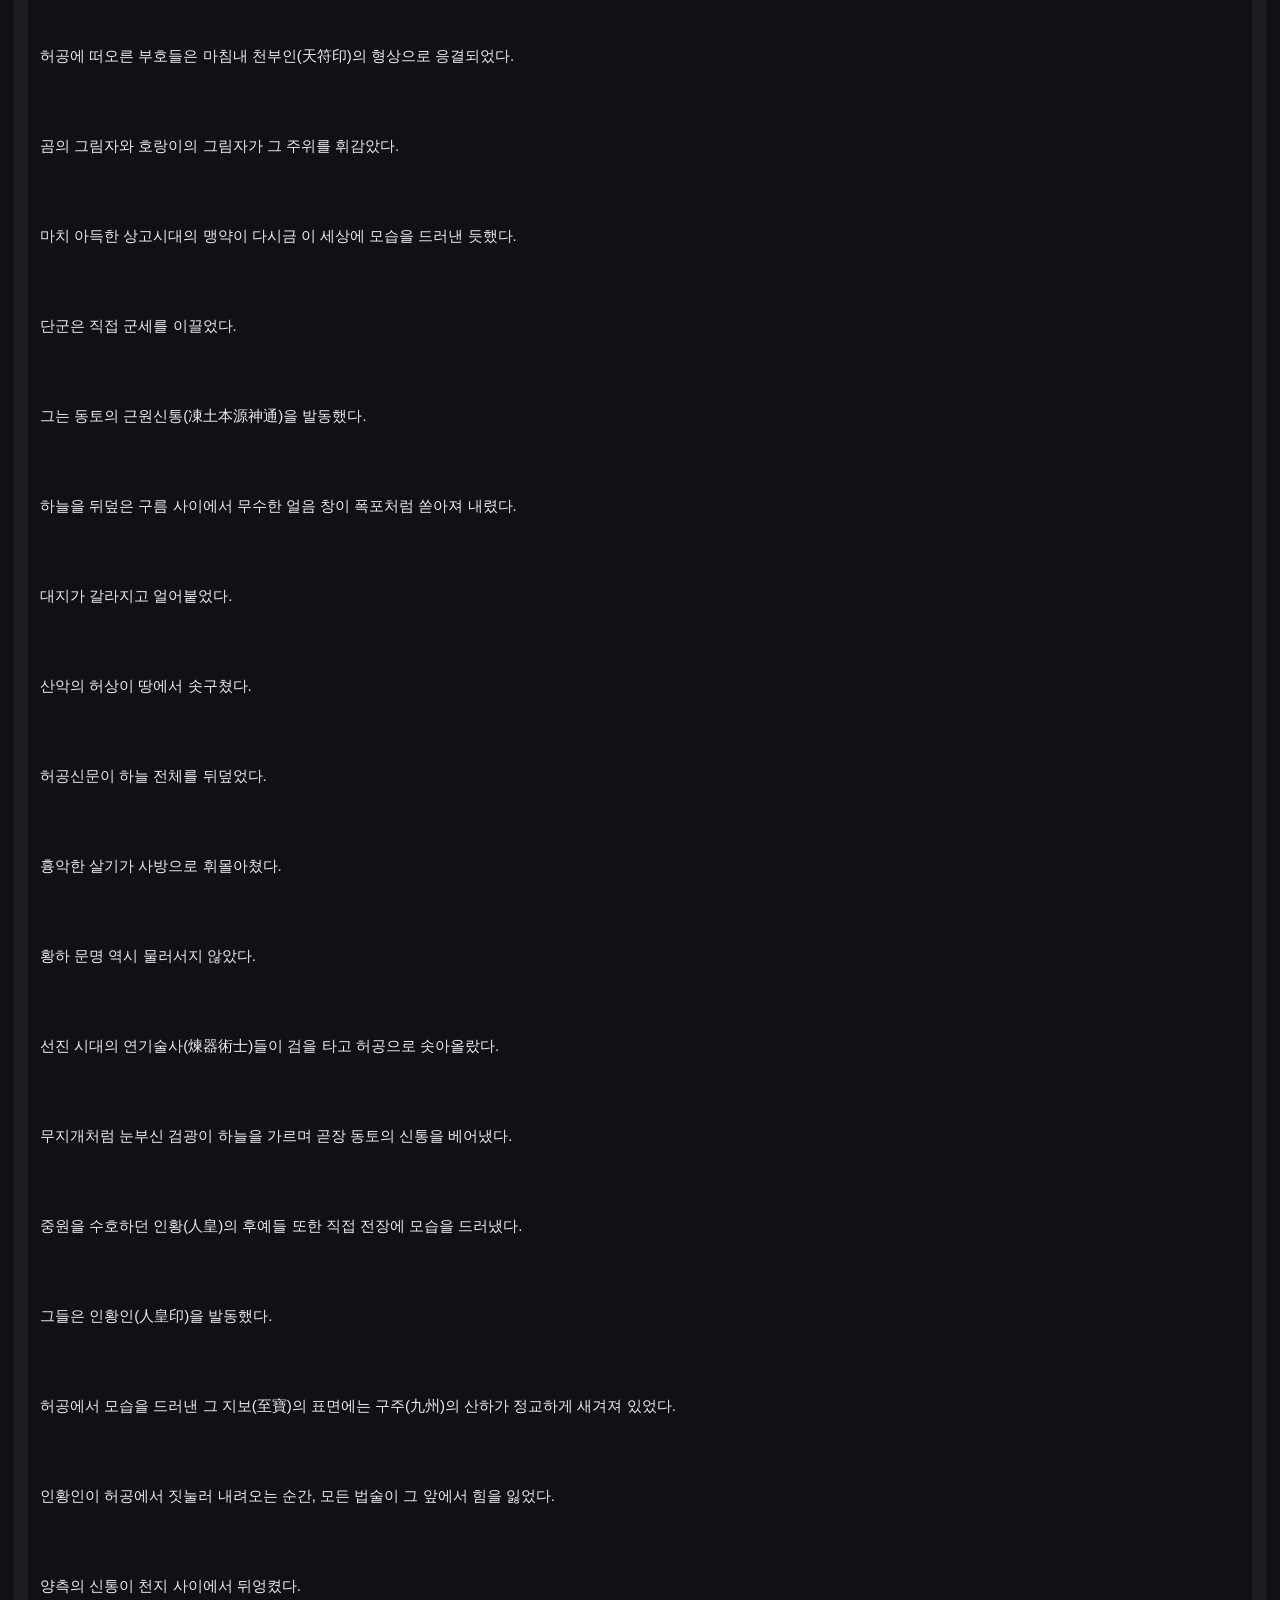
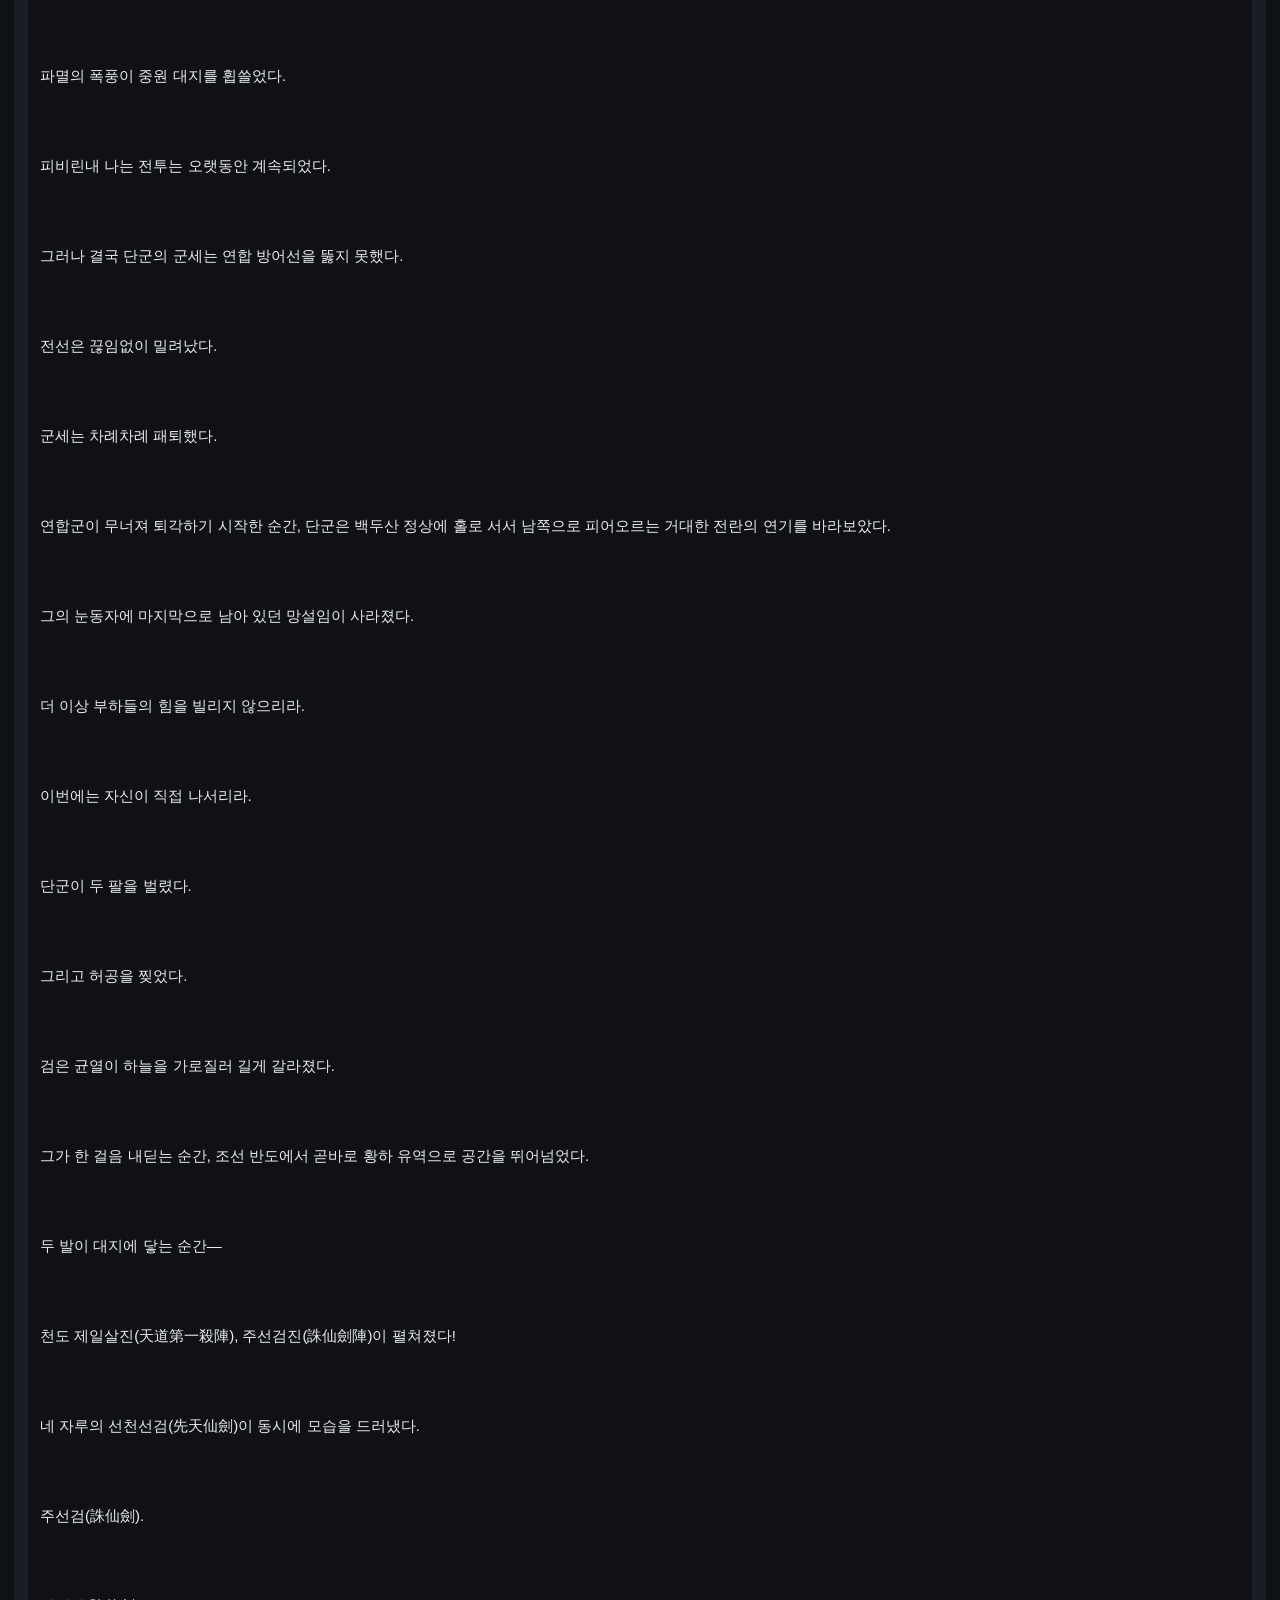
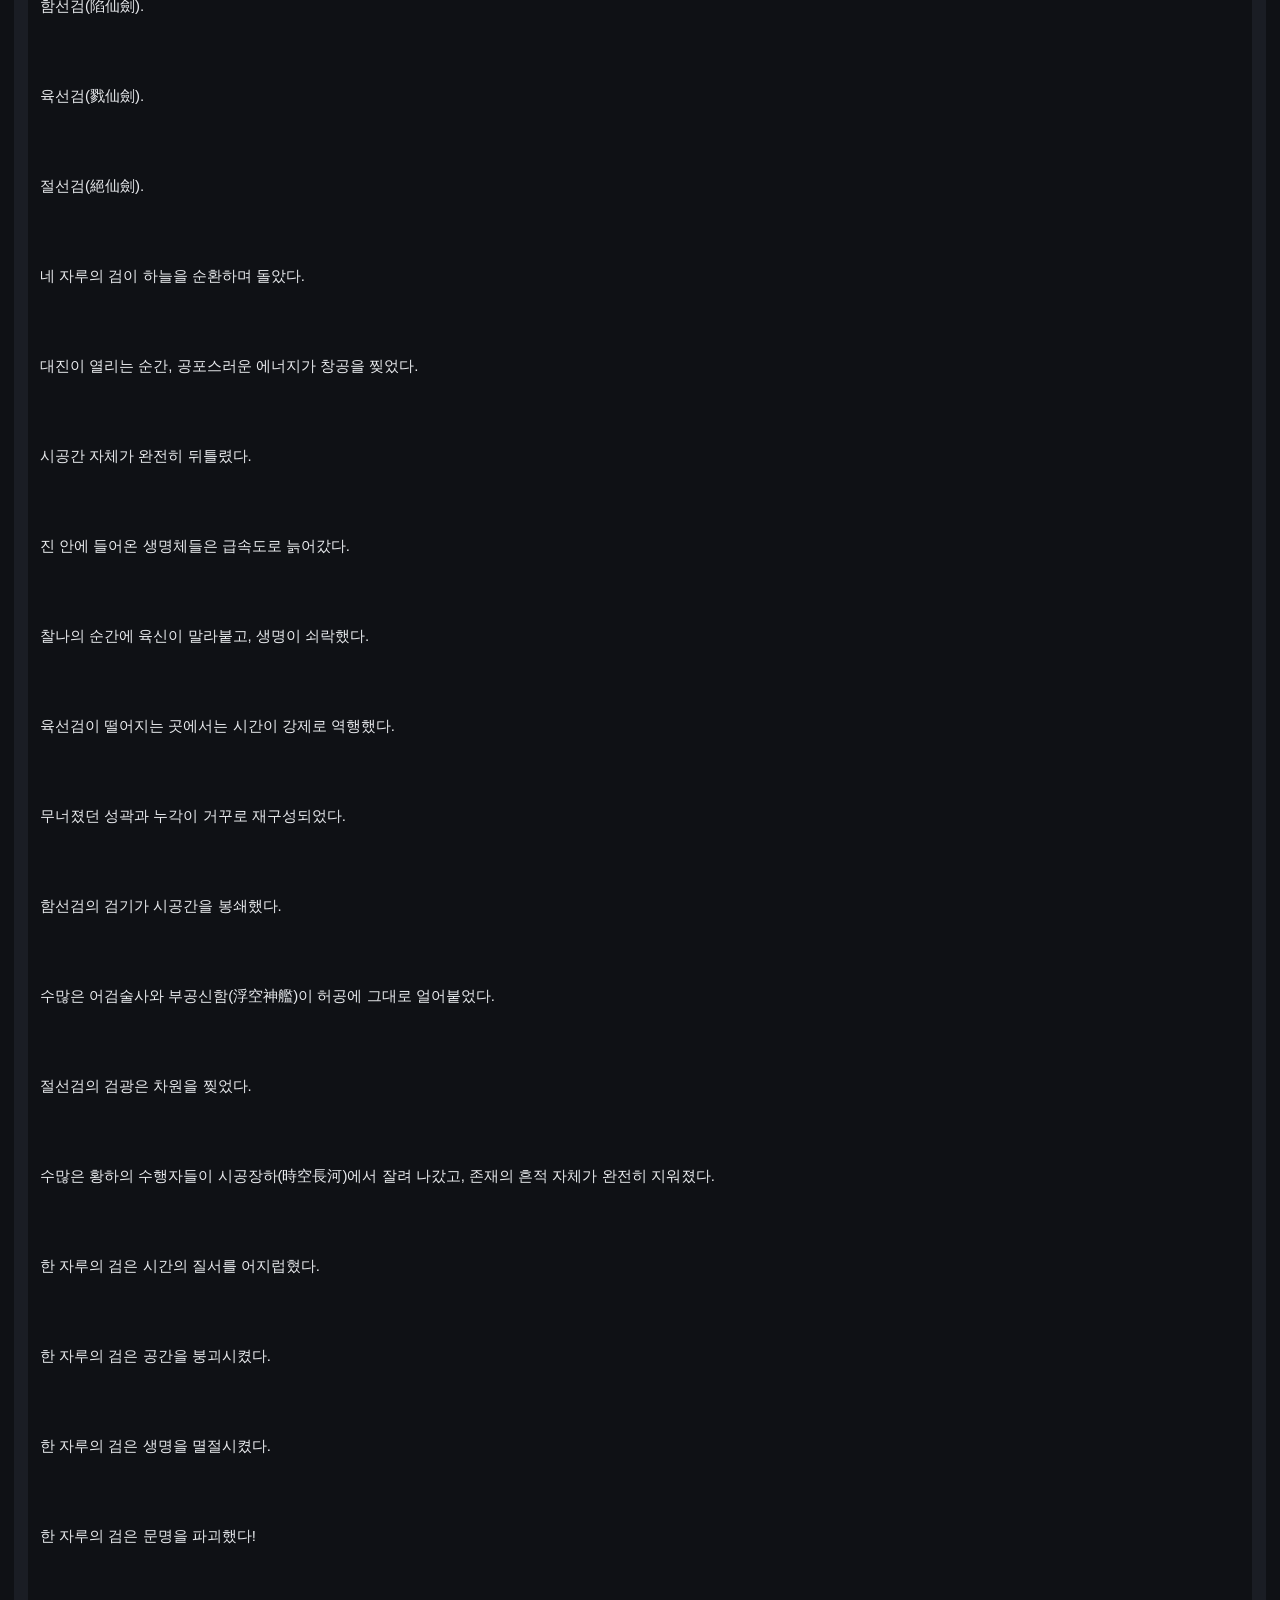
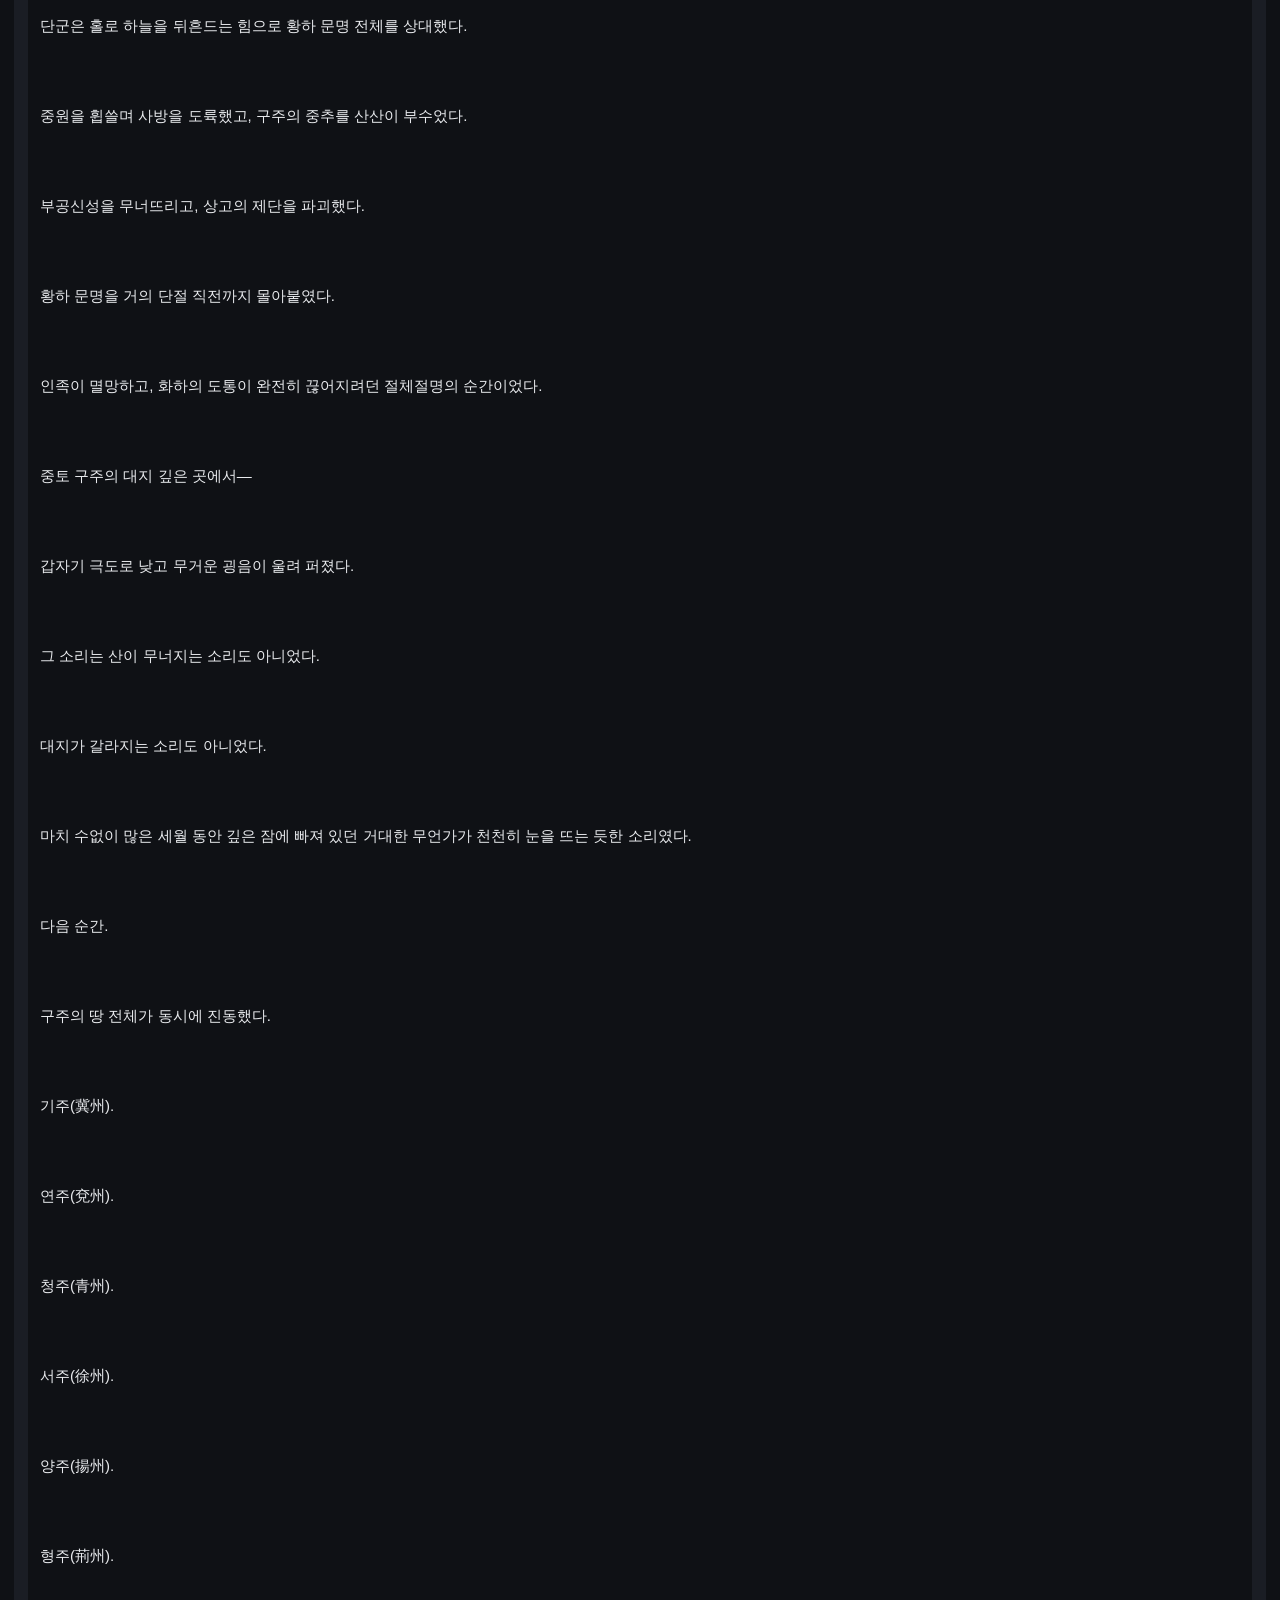
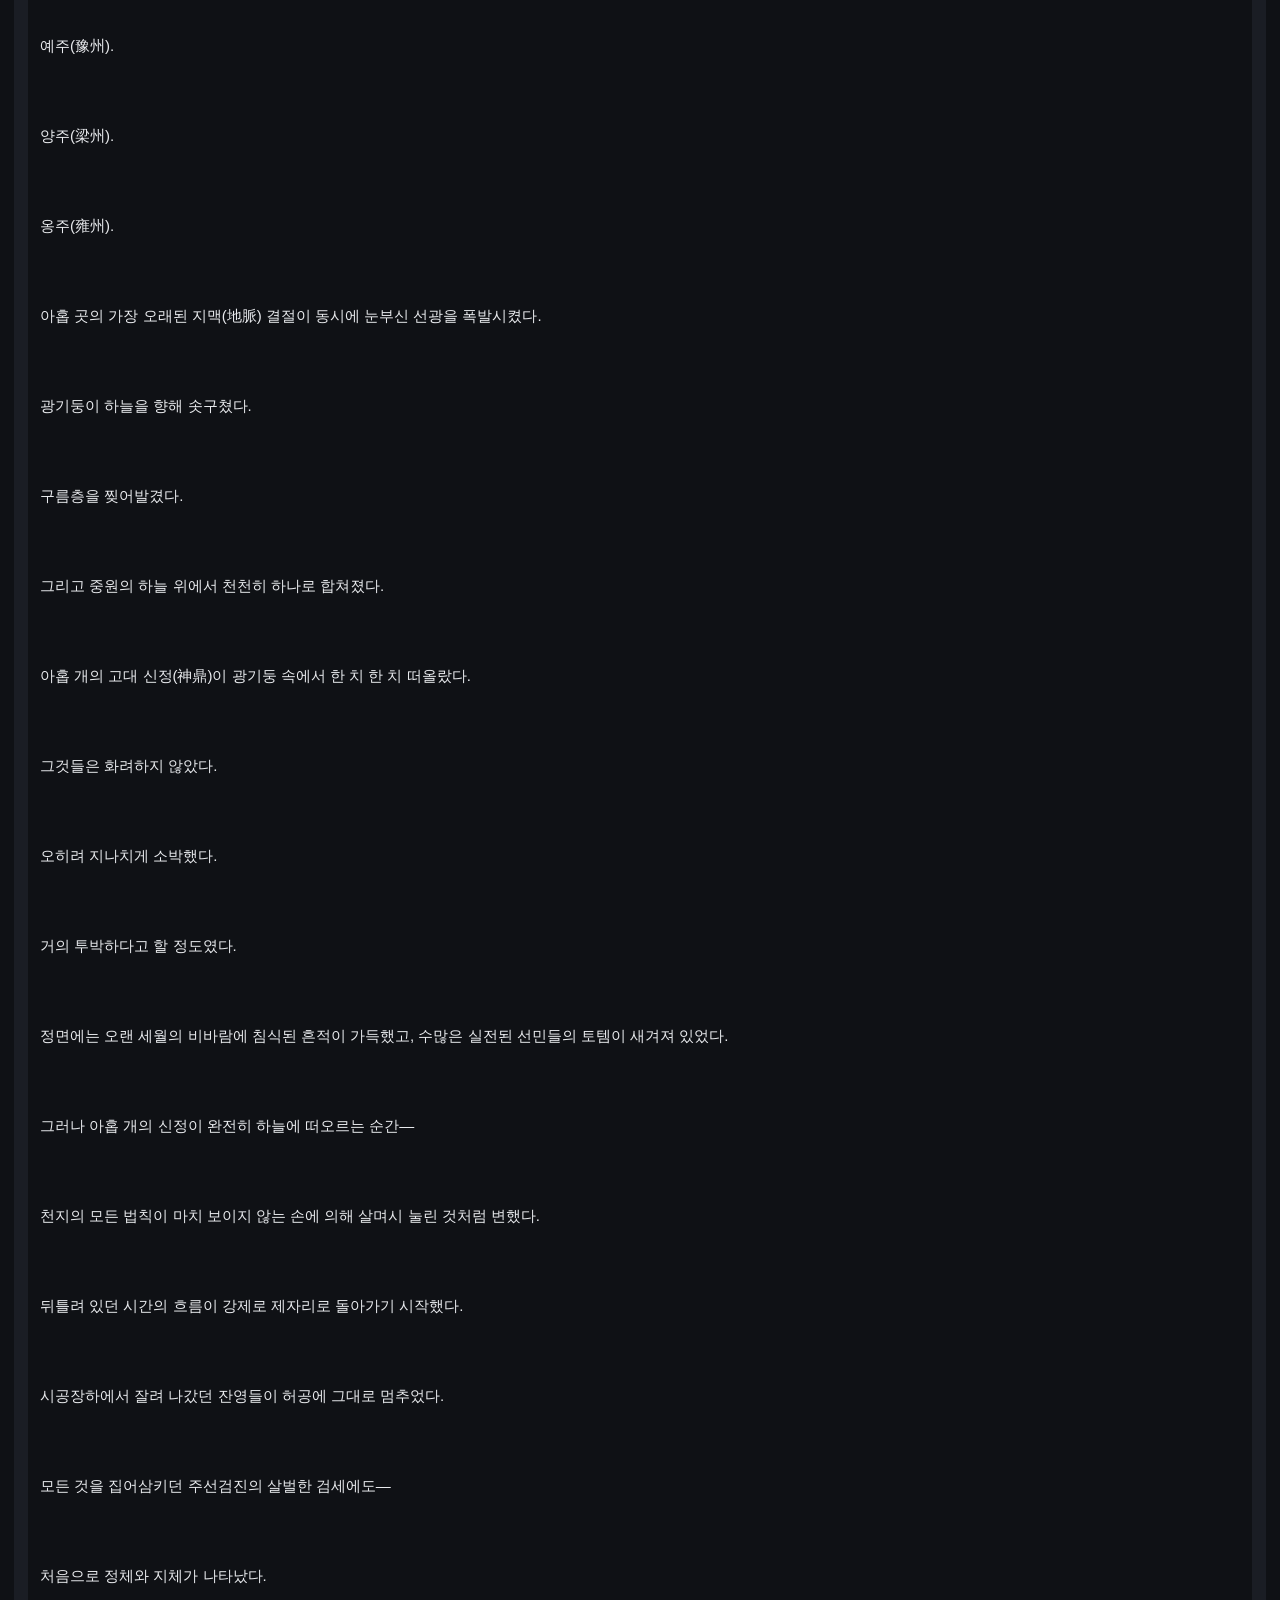
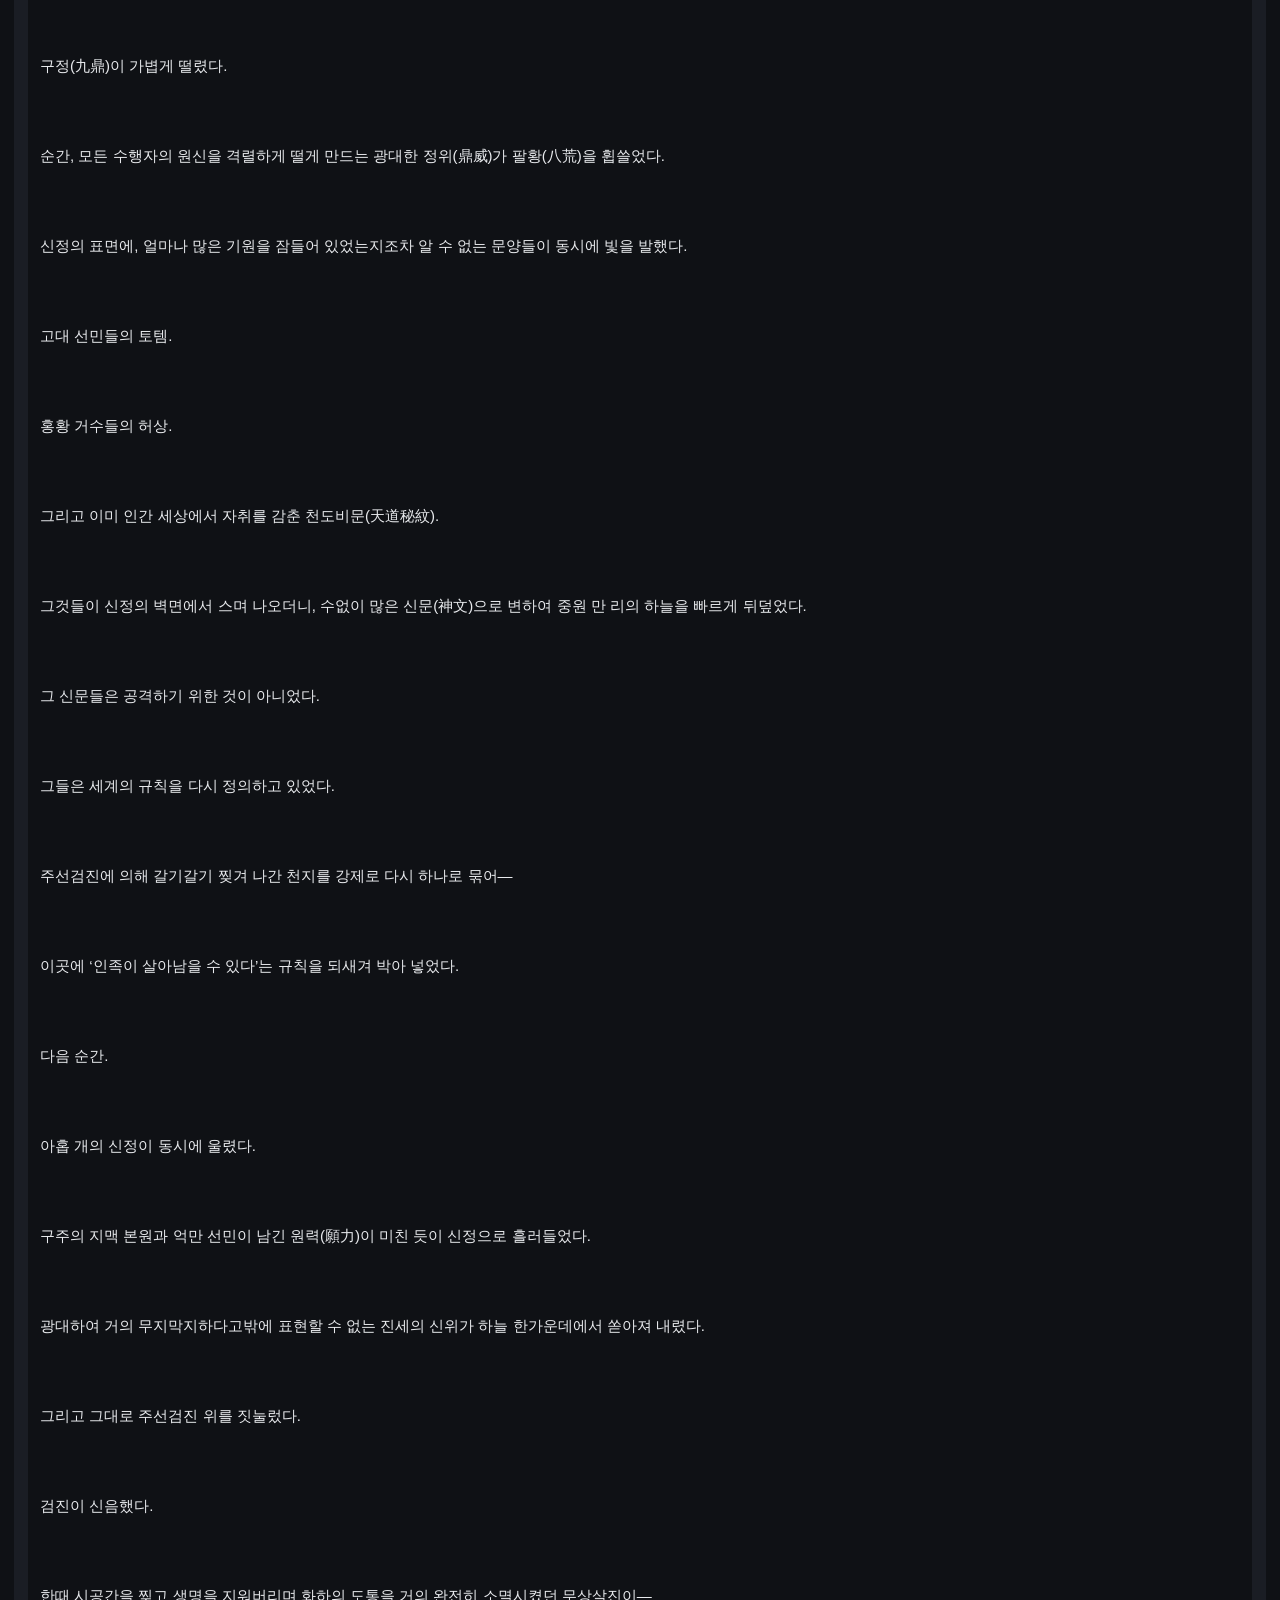
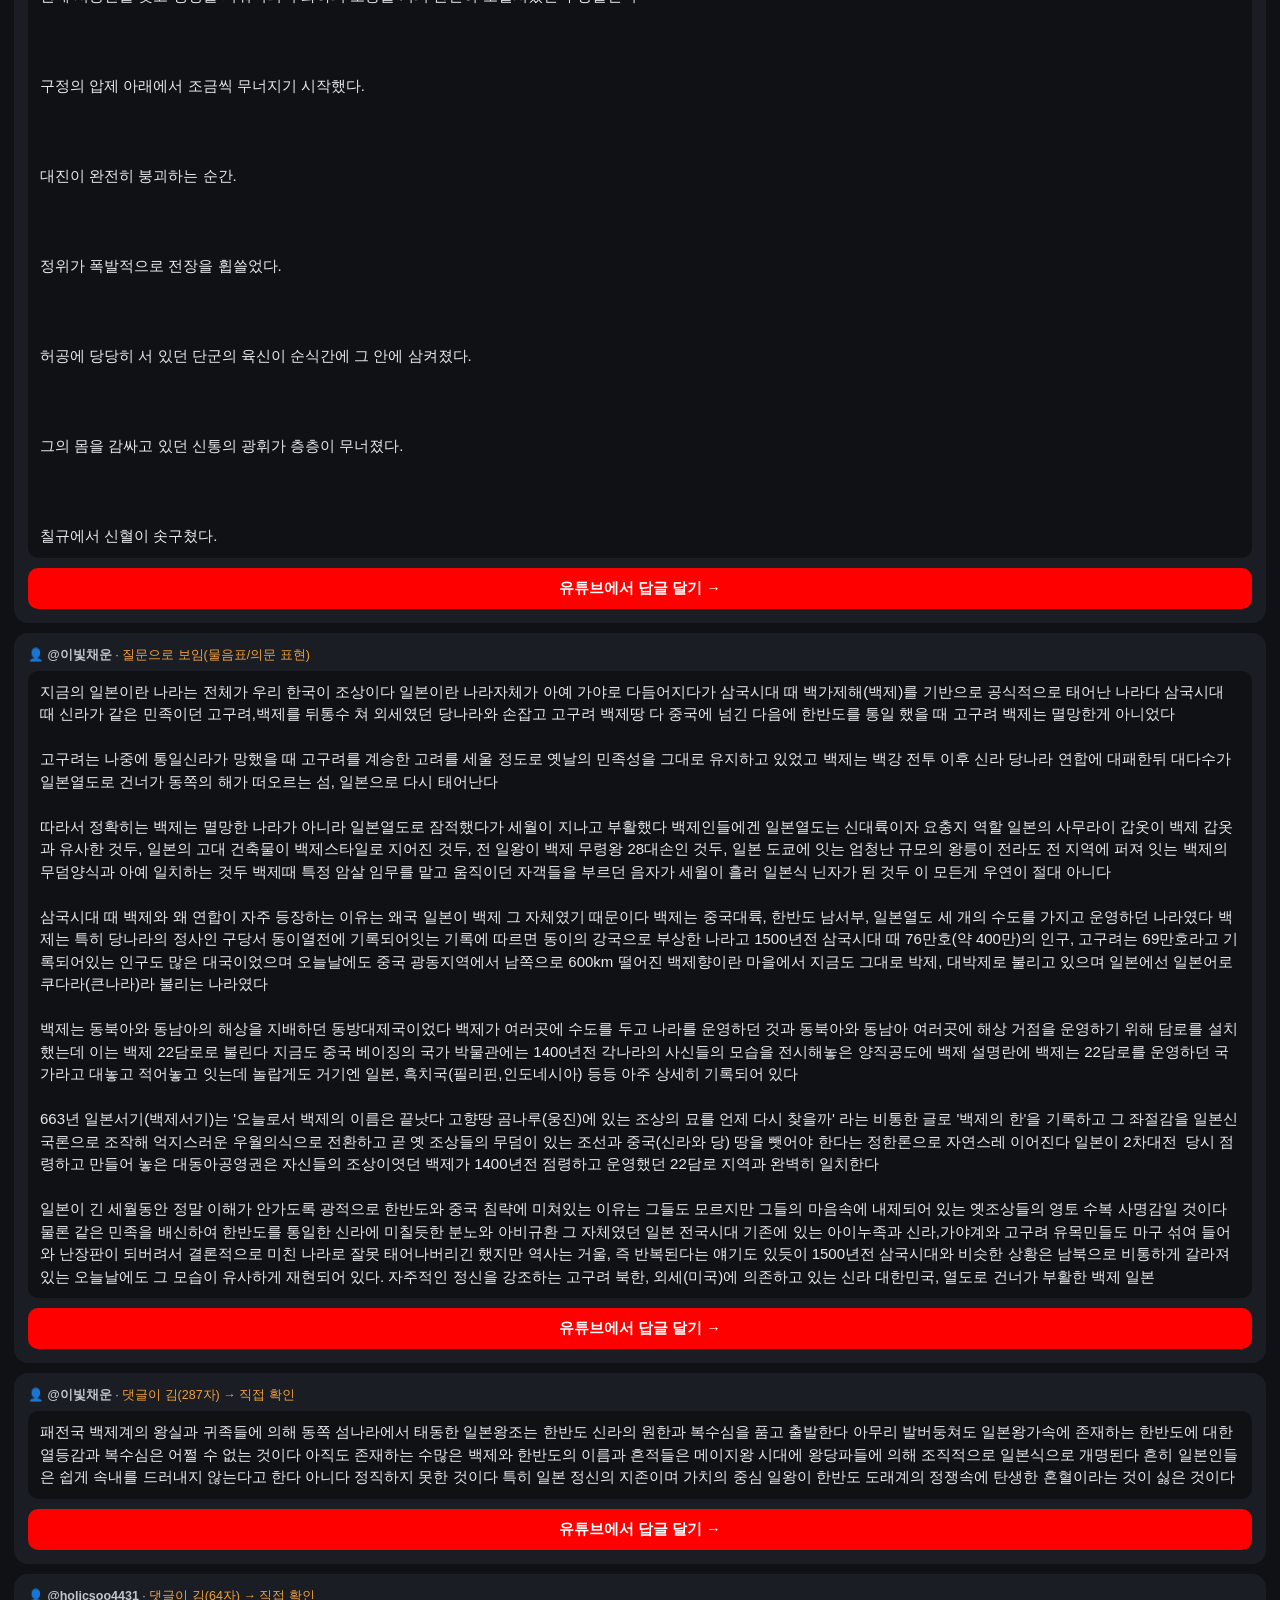
==== commit fe1bd9c8: "update 2026-10-22_04-34" ====
--- a/index.html
+++ b/index.html
@@ -24,7 +24,7 @@
 </style></head>
 <body>
 <header><h1>📊 유튜브 댓글 대시보드</h1>
-<div class="sum">갱신 2026-10-22 04:04 · 전체 검토 <b>33</b>건 · 자동답글 게시 <b>0</b>건 · 채널 7개</div></header>
+<div class="sum">갱신 2026-10-22 04:34 · 전체 검토 <b>33</b>건 · 자동답글 게시 <b>0</b>건 · 채널 7개</div></header>
 <section><div class="chhead"><span class="ch">📺 사연이 이끄는 대로</span><span class="tag post">게시</span><span class="cnt">검토 0건</span></div><p class="empty">검토할 댓글 없음 👍</p></section><section><div class="chhead"><span class="ch">📺 정치동네</span><span class="tag rev">검토만</span><span class="cnt">검토 13건</span></div><div class="card"><div class="meta">👤 <b>@니니늬시니시</b> · <span class="reason">질문으로 보임(물음표/의문 표현)</span></div><div class="comment">역시 재명이 이게 맞지 한국외교부는 뇌가 매끈함?</div><a class="btn" href="https://www.youtube.com/watch?v=BdrwWUkezWc&amp;lc=UgwG-dEzEmSIEDKn1_54AaABAg" target="_blank">유튜브에서 답글 달기 →</a></div><div class="card"><div class="meta">👤 <b>@망고-l2i4m</b> · <span class="reason">질문으로 보임(물음표/의문 표현)</span></div><div class="comment">4:01 어떤  통계교수가 그랬나요? 이번에 허명회교수는 결과가 이상하다고 입장을 바꿨는데요</div><a class="btn" href="https://www.youtube.com/watch?v=As3-kZddHhk&amp;lc=UgwaBcBz2sFx62c5HBh4AaABAg" target="_blank">유튜브에서 답글 달기 →</a></div><div class="card"><div class="meta">👤 <b>@인생5막-c7x</b> · <span class="reason">질문으로 보임(물음표/의문 표현)</span></div><div class="comment">법이야? 밥이야?</div><a class="btn" href="https://www.youtube.com/watch?v=fgtO_q3nrFA&amp;lc=UgxjdB8QCN0hF3Z1q1p4AaABAg" target="_blank">유튜브에서 답글 달기 →</a></div><div class="card"><div class="meta">👤 <b>@언어학원</b> · <span class="reason">질문으로 보임(물음표/의문 표현)</span></div><div class="comment">미친거 아닌가?</div><a class="btn" href="https://www.youtube.com/watch?v=L9JfwlNfszw&amp;lc=Ugwp_1Fjopud5MHf4Zd4AaABAg" target="_blank">유튜브에서 답글 달기 →</a></div><div class="card"><div class="meta">👤 <b>@언어학원</b> · <span class="reason">질문으로 보임(물음표/의문 표현)</span></div><div class="comment">이 나라에 제대로된 법이 있나요 ㅋㅋ</div><a class="btn" href="https://www.youtube.com/watch?v=fgtO_q3nrFA&amp;lc=UgwhqRFI2Tir5h5UavR4AaABAg" target="_blank">유튜브에서 답글 달기 →</a></div><div class="card"><div class="meta">👤 <b>@언어학원</b> · <span class="reason">질문으로 보임(물음표/의문 표현)</span></div><div class="comment">원인제공은 어른들이 한거 아닌가?
 선생들도 그렇게 문제빼돌리기...</div><a class="btn" href="https://www.youtube.com/watch?v=ps-KJgPUY4s&amp;lc=Ugx8VHjpwUOtMnlYhSx4AaABAg" target="_blank">유튜브에서 답글 달기 →</a></div><div class="card"><div class="meta">👤 <b>@씬21</b> · <span class="reason">댓글이 김(81자) → 직접 확인</span></div><div class="comment">아이들이 내신 공부만 하는 게 아님. 학생부 서류도 만들어야 하고 이것 저것 활동도 하라 하고 ㅜㅜ
 교육 제도 만드는 니들도 해 봐라. 그게 쉽나</div><a class="btn" href="https://www.youtube.com/watch?v=ps-KJgPUY4s&amp;lc=Ugx3TIH_IisqM66c8Jh4AaABAg" target="_blank">유튜브에서 답글 달기 →</a></div><div class="card"><div class="meta">👤 <b>@푸드썰전</b> · <span class="reason">질문으로 보임(물음표/의문 표현)</span></div><div class="comment">관리 자체가 엉망이었구나. 선관위는 무슨 일을 하고 있는거지?</div><a class="btn" href="https://www.youtube.com/watch?v=3Lo4OZoTSGM&amp;lc=Ugydv7YVwU4WQE7p3L14AaABAg" target="_blank">유튜브에서 답글 달기 →</a></div><div class="card"><div class="meta">👤 <b>@푸드썰전</b> · <span class="reason">검토 키워드 &#x27;왜&#x27; 포함</span></div><div class="comment">왜 이런 짓을 하는지 ㅜㅜ
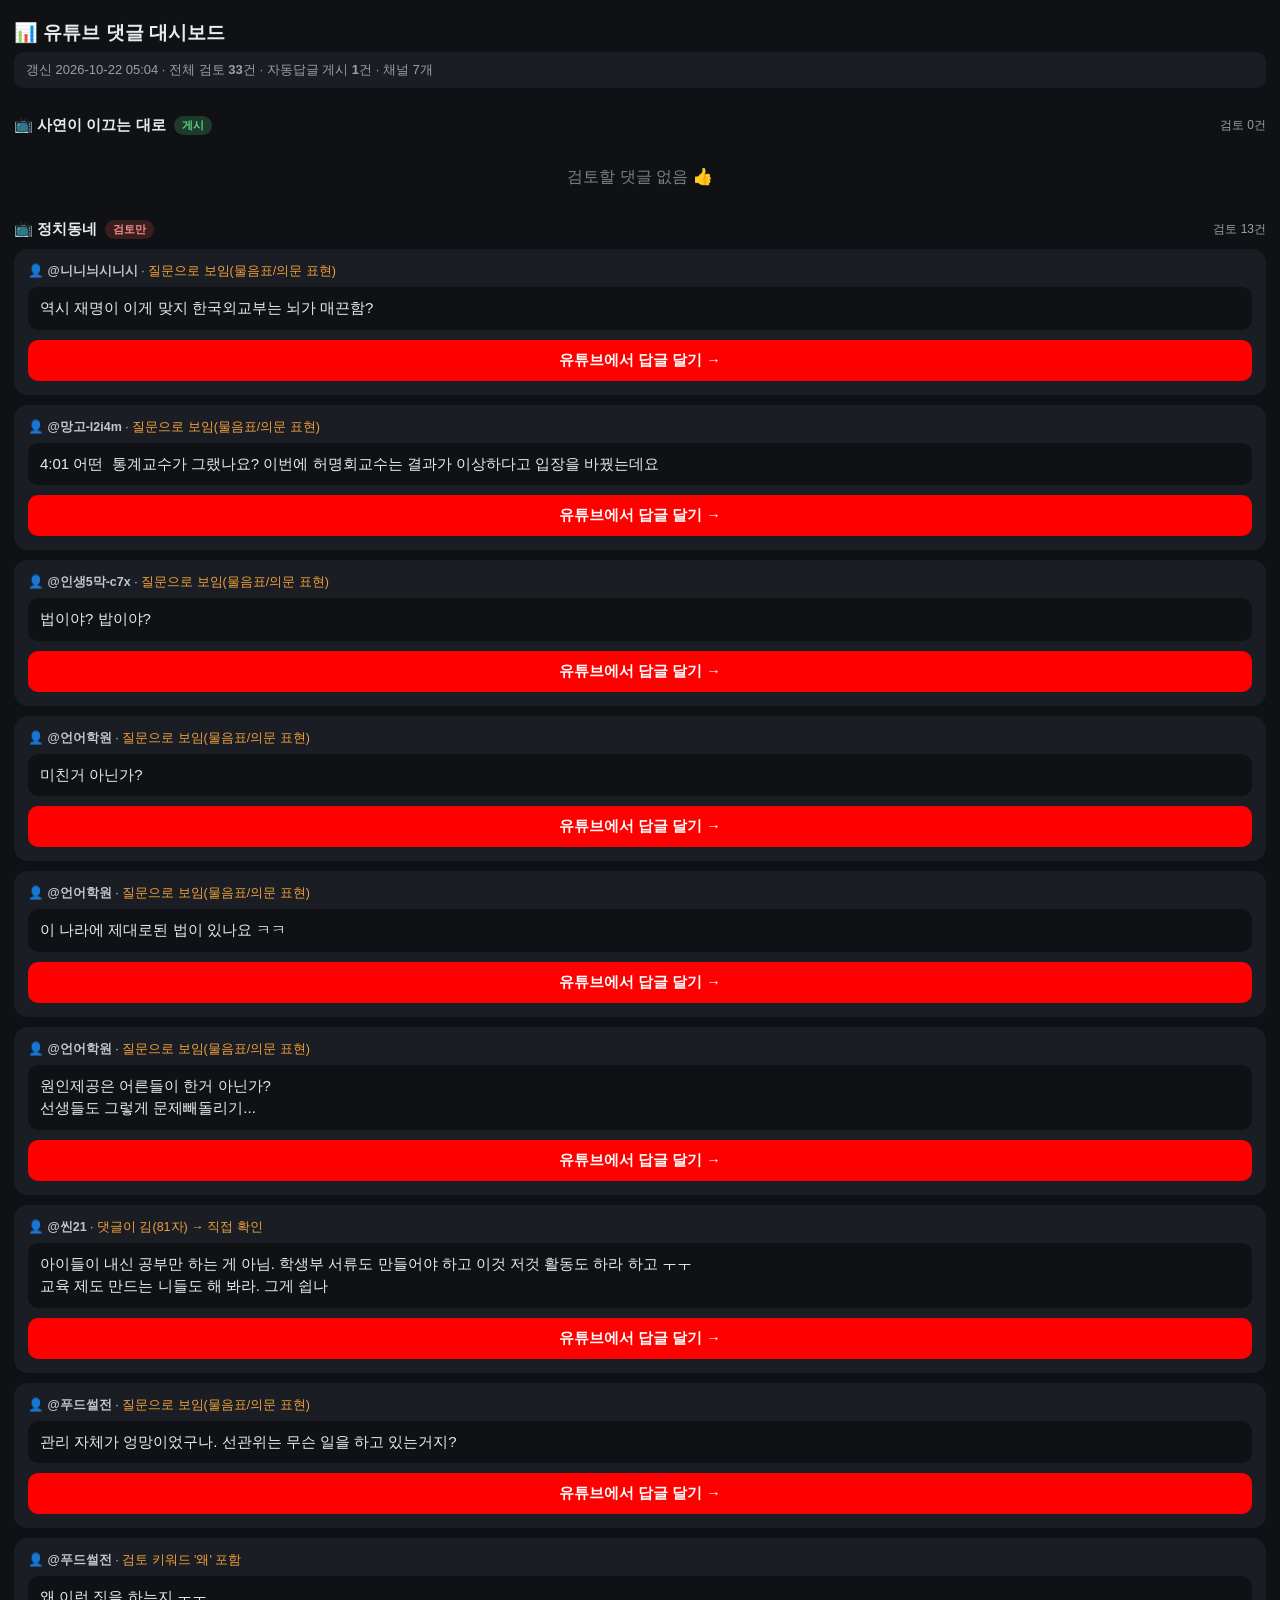
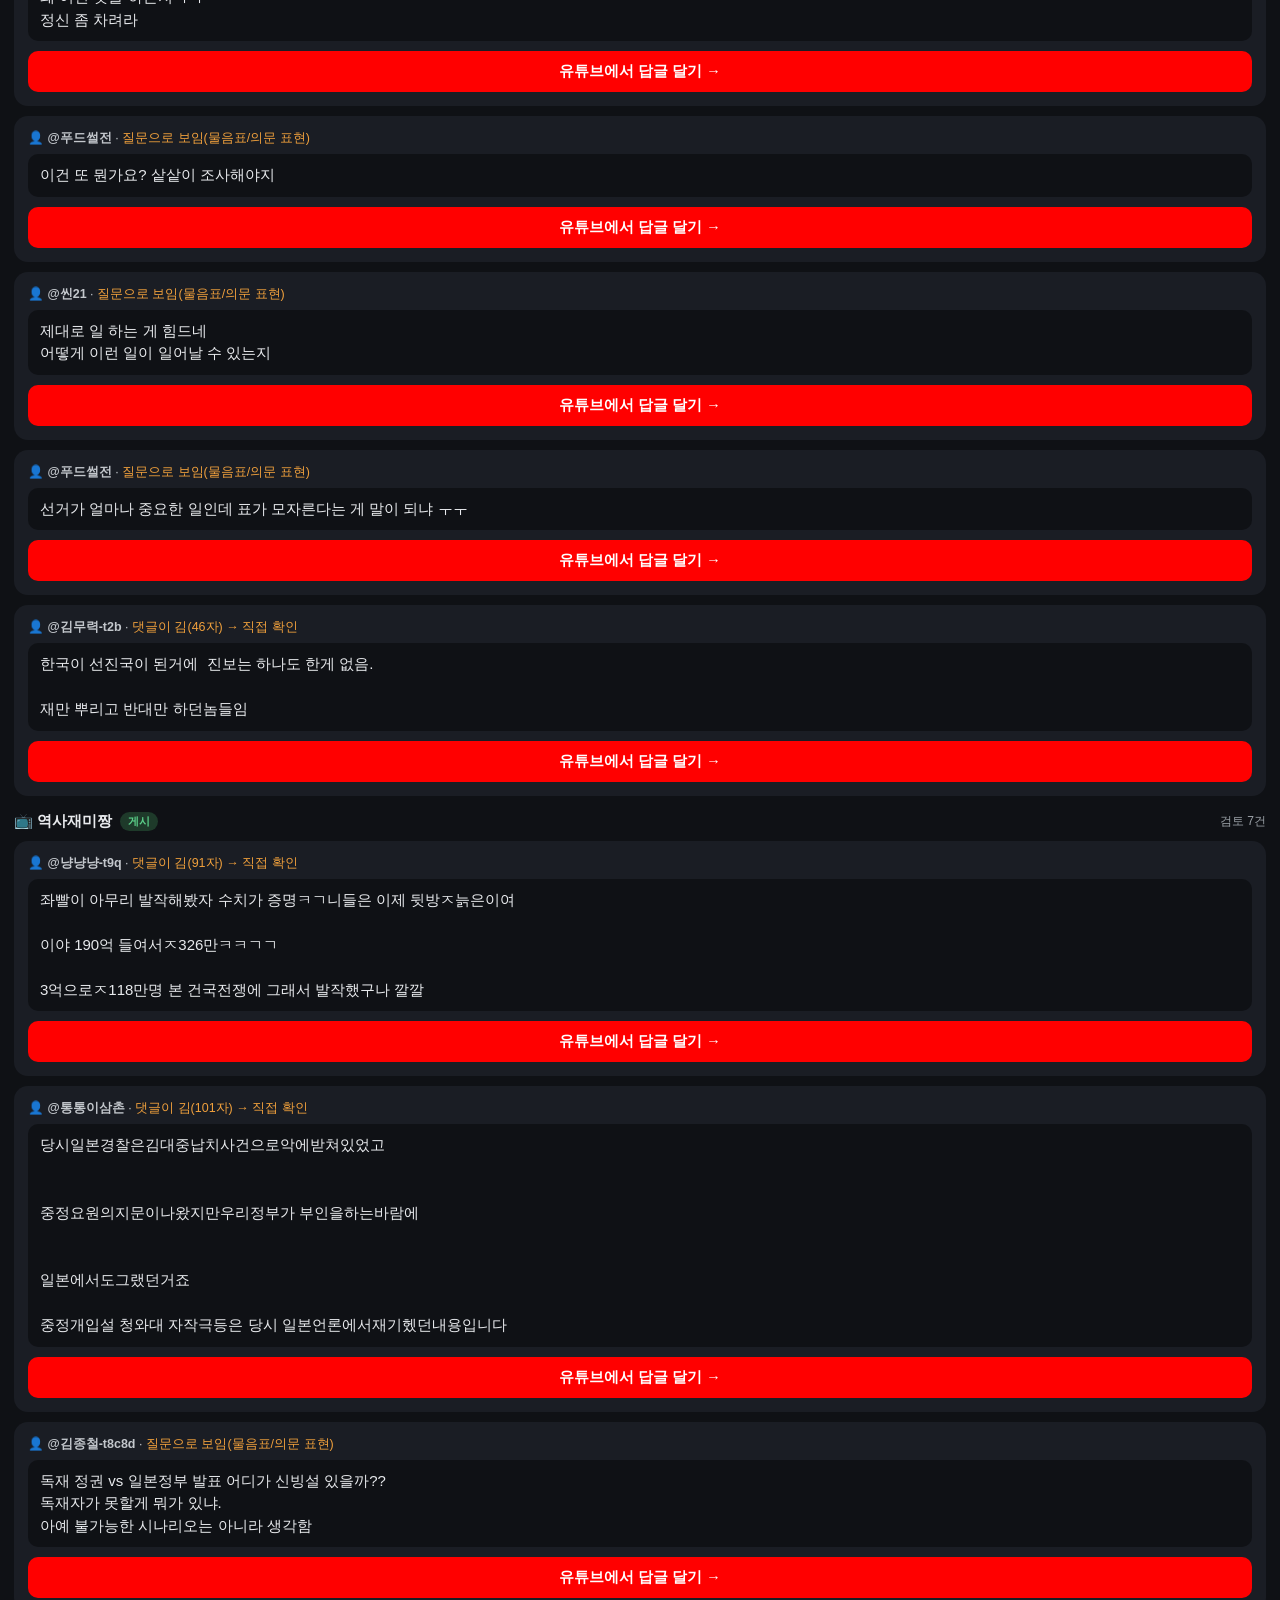
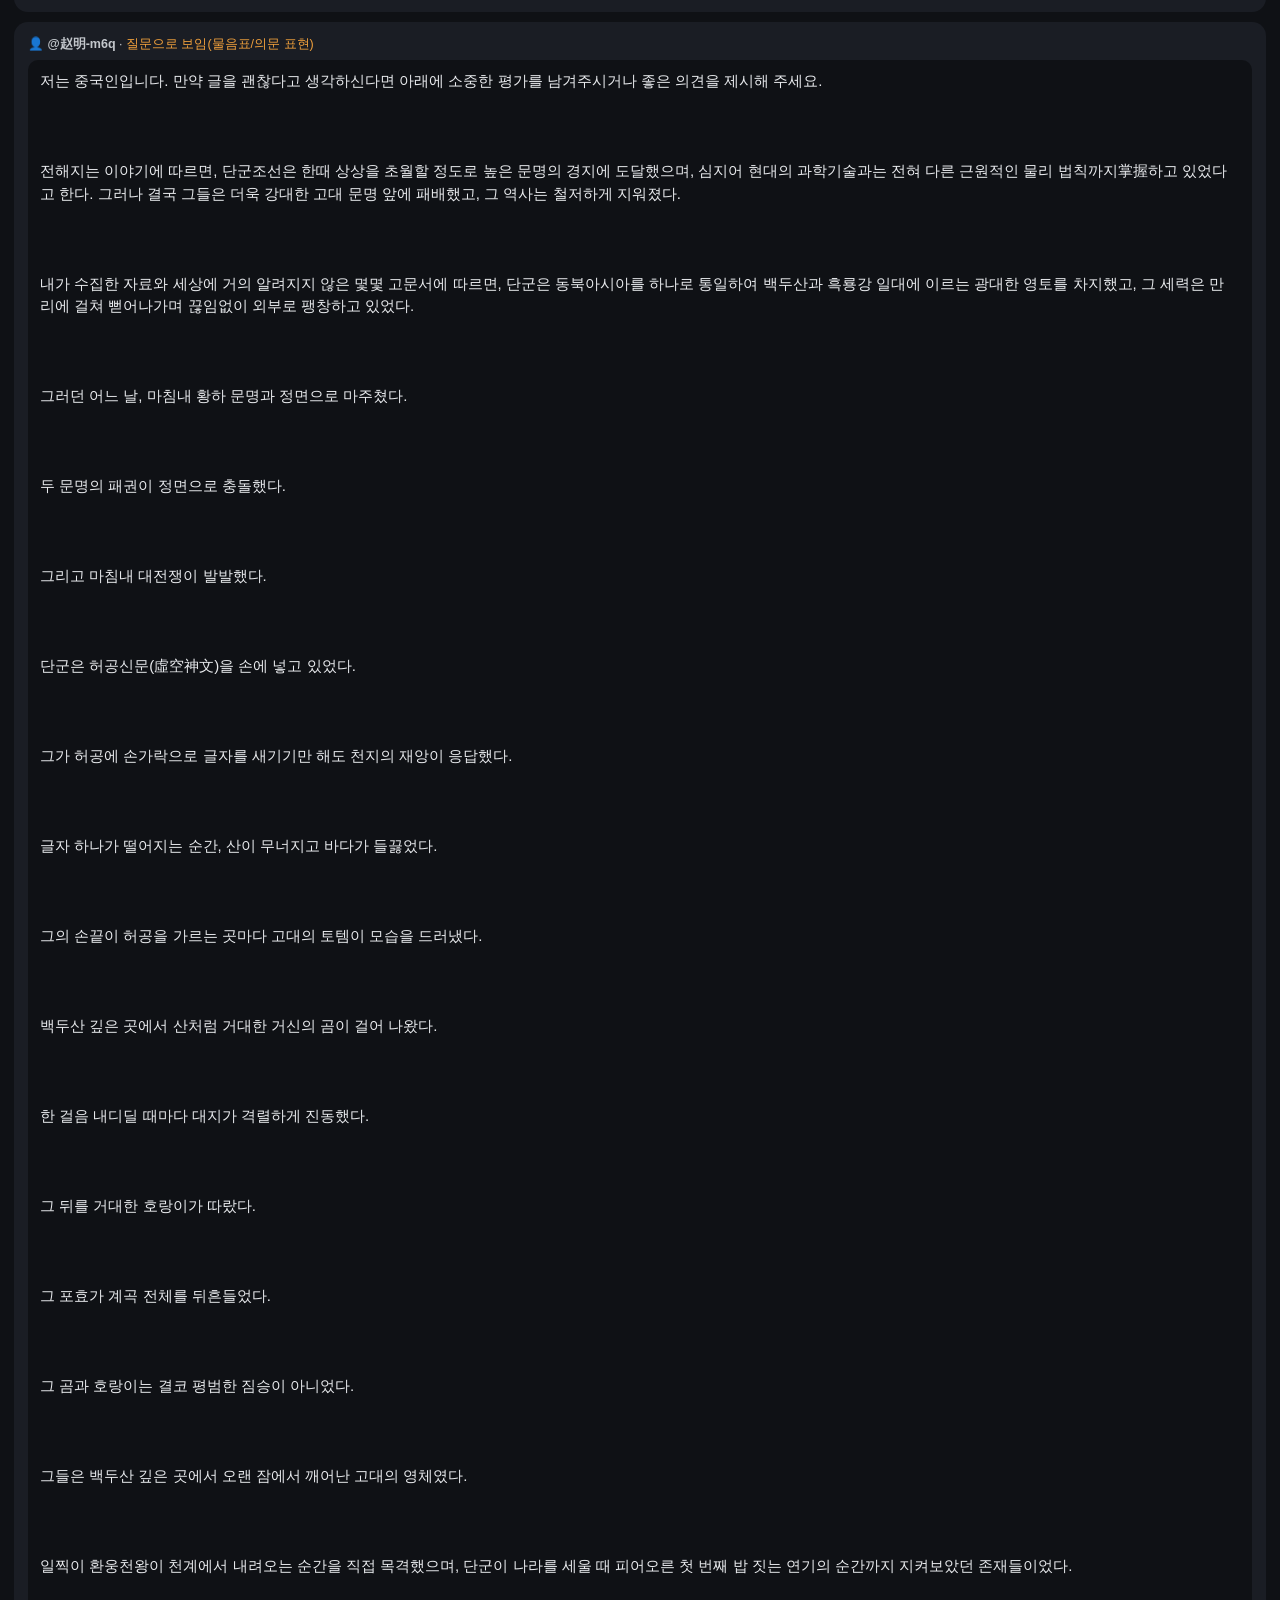
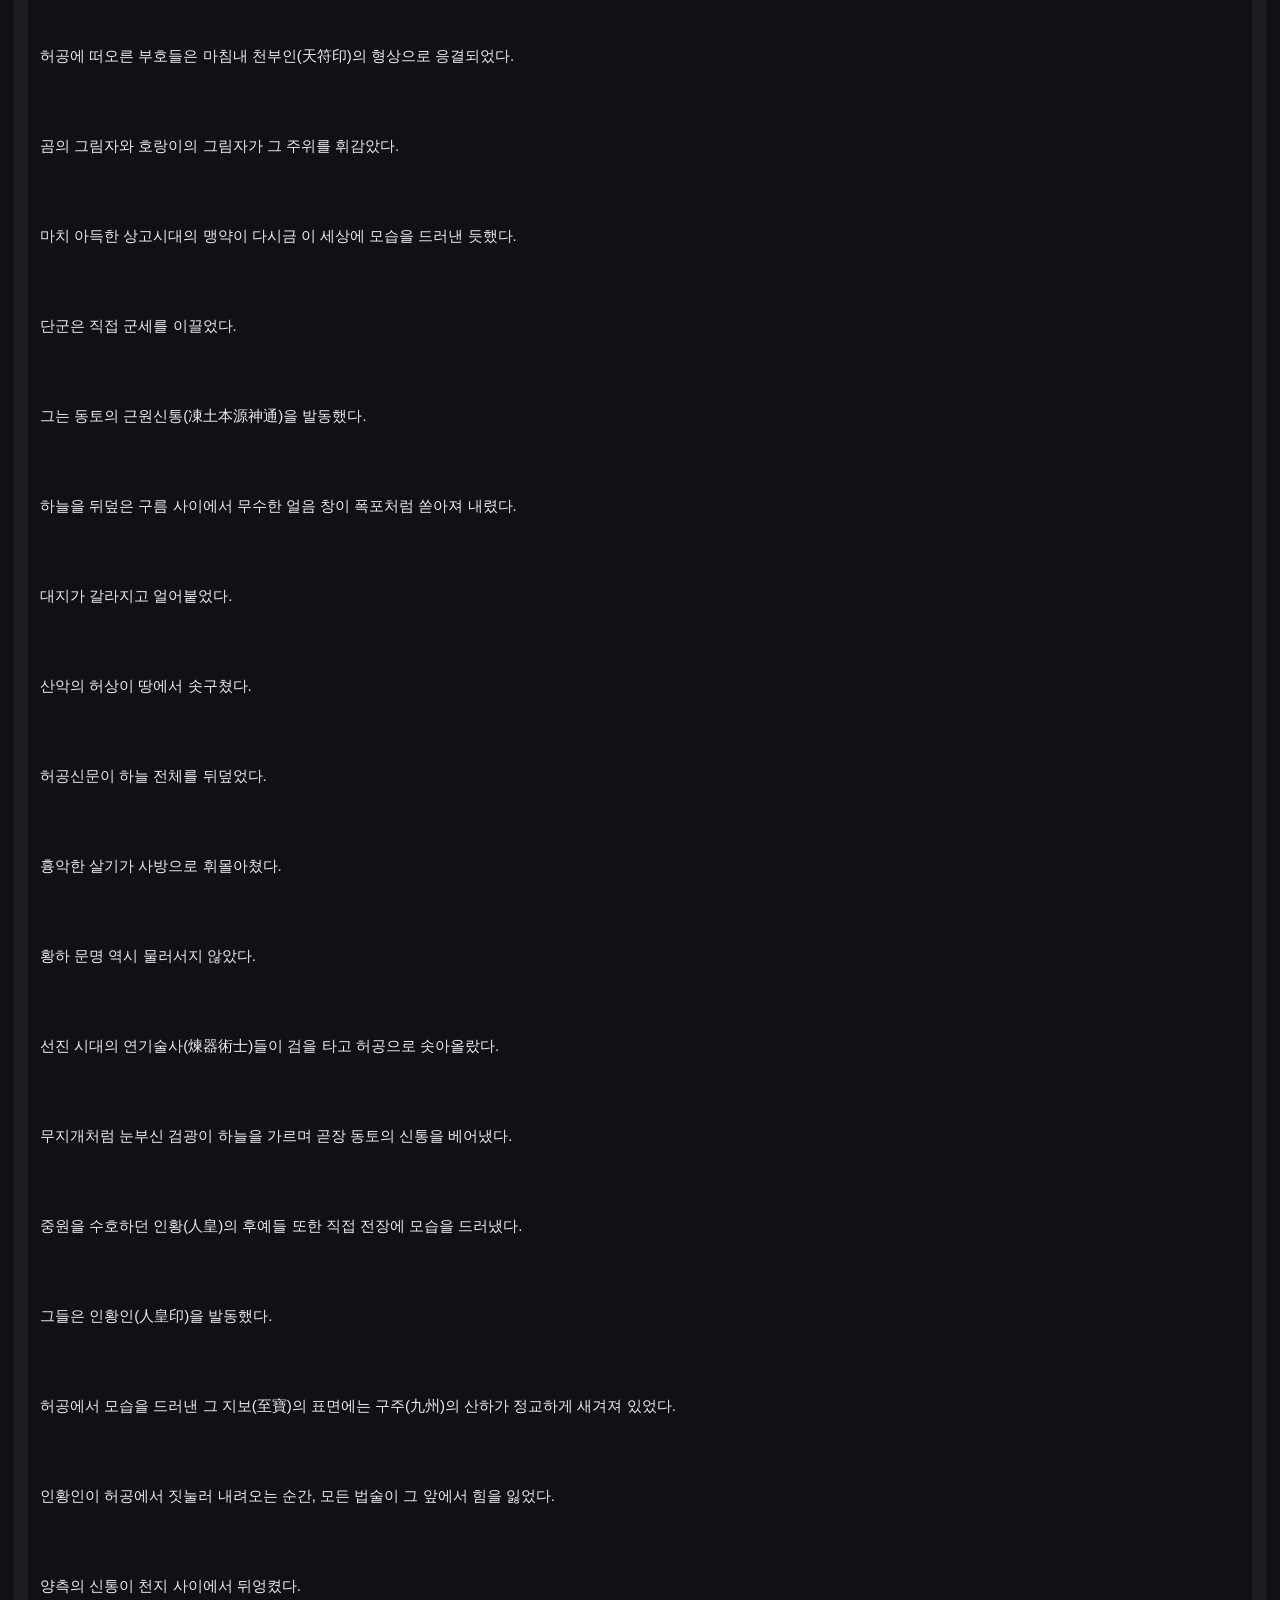
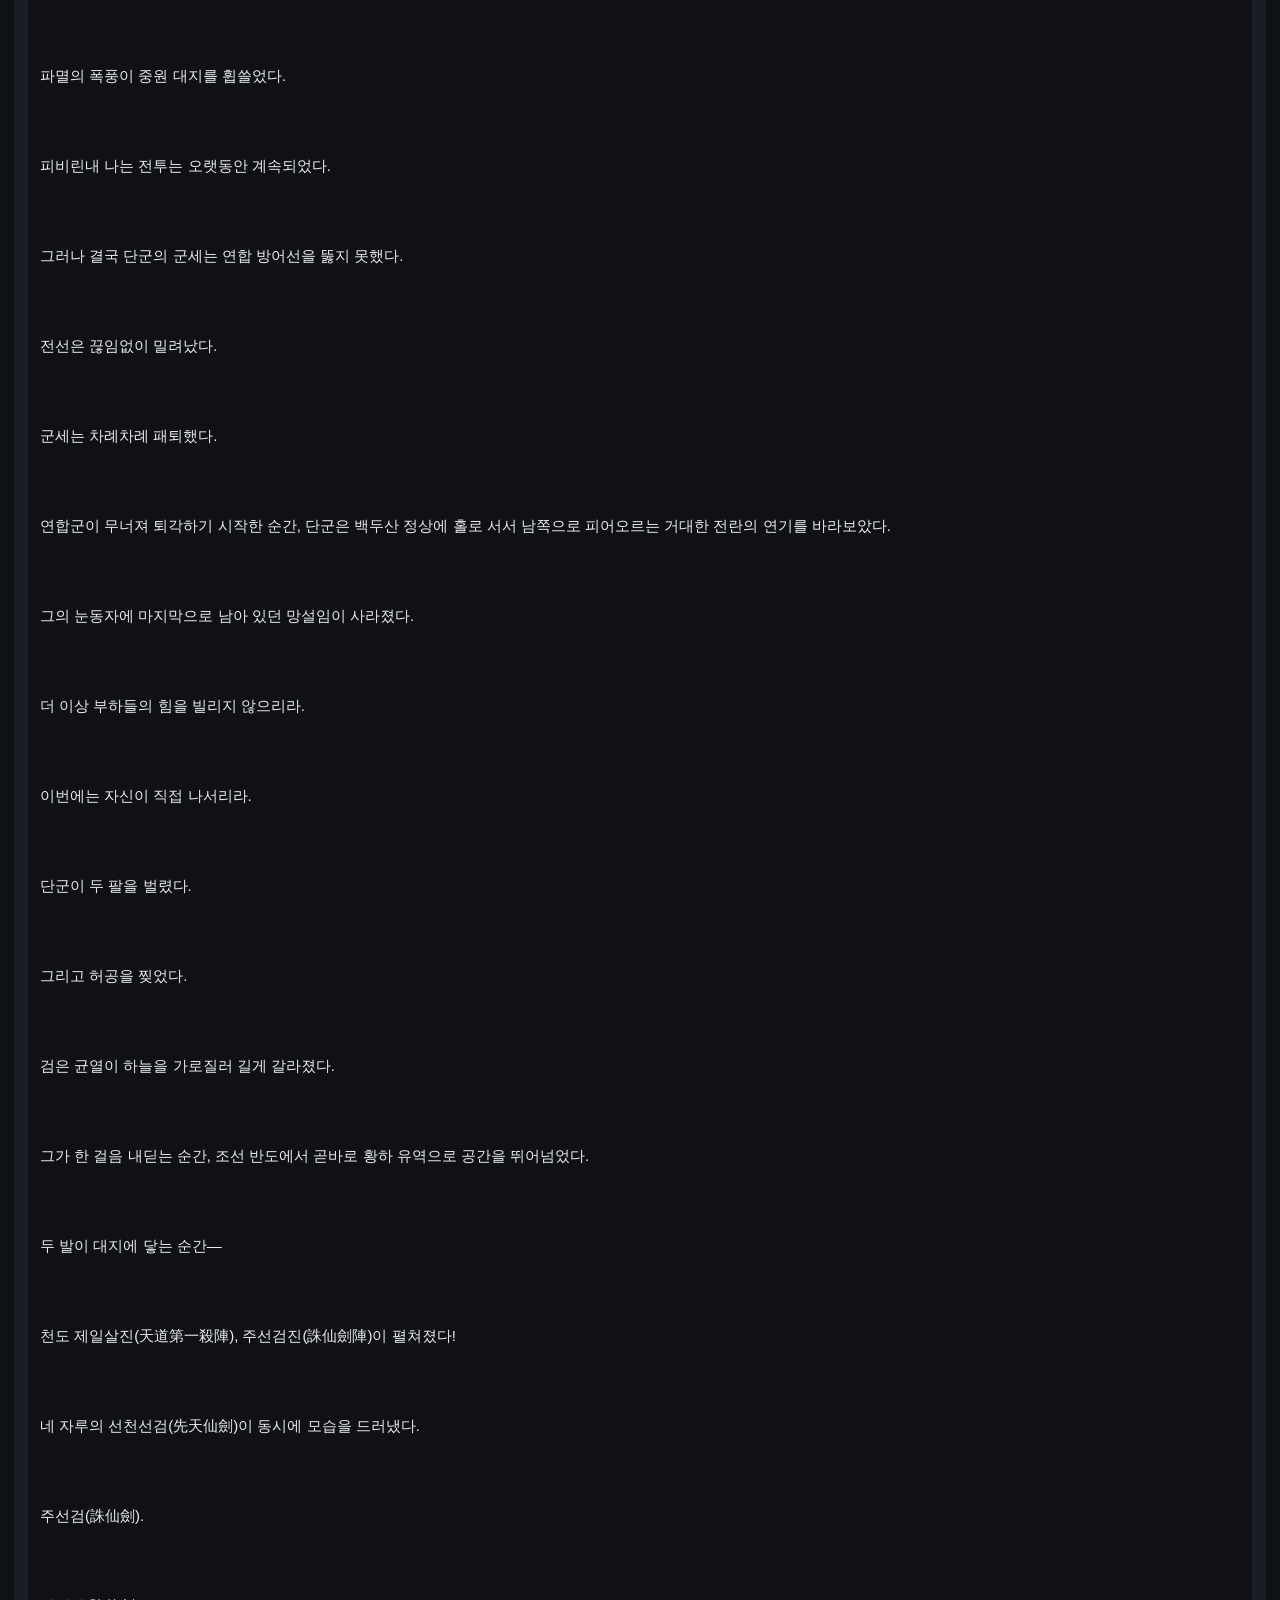
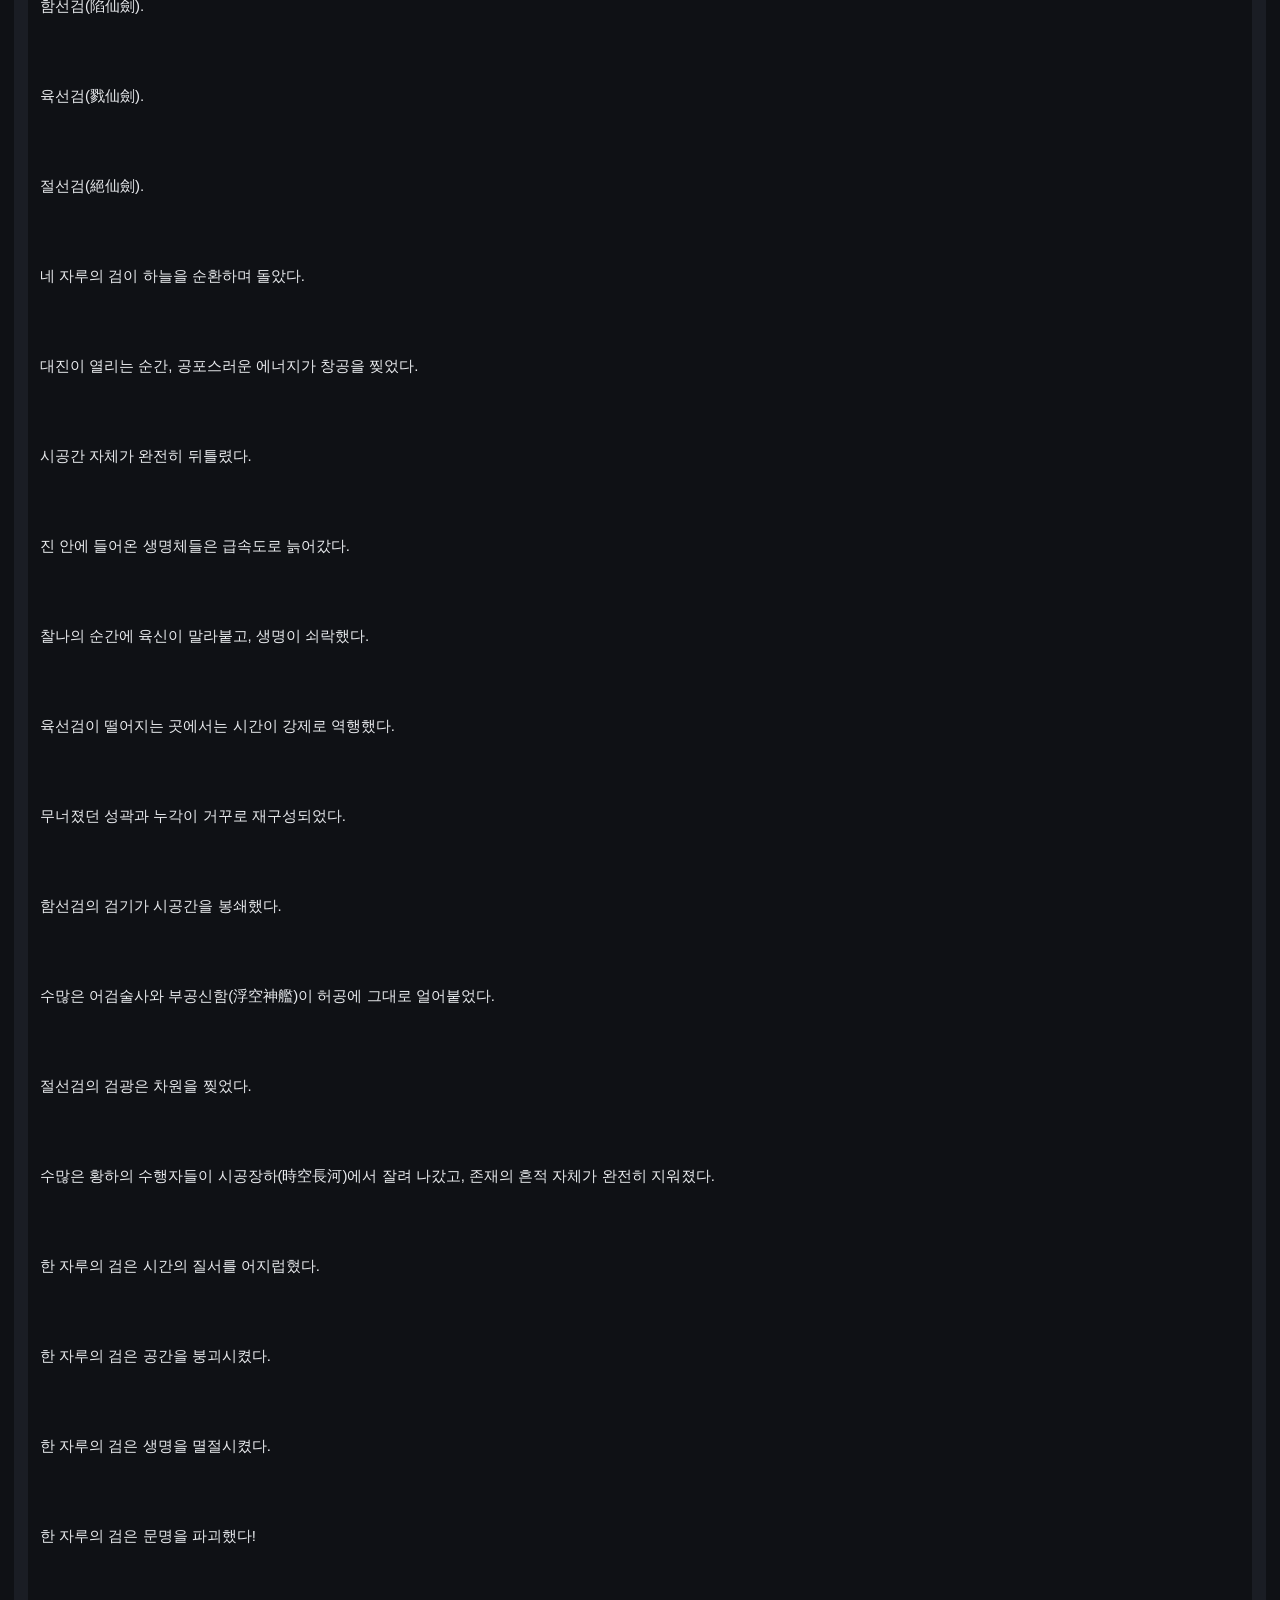
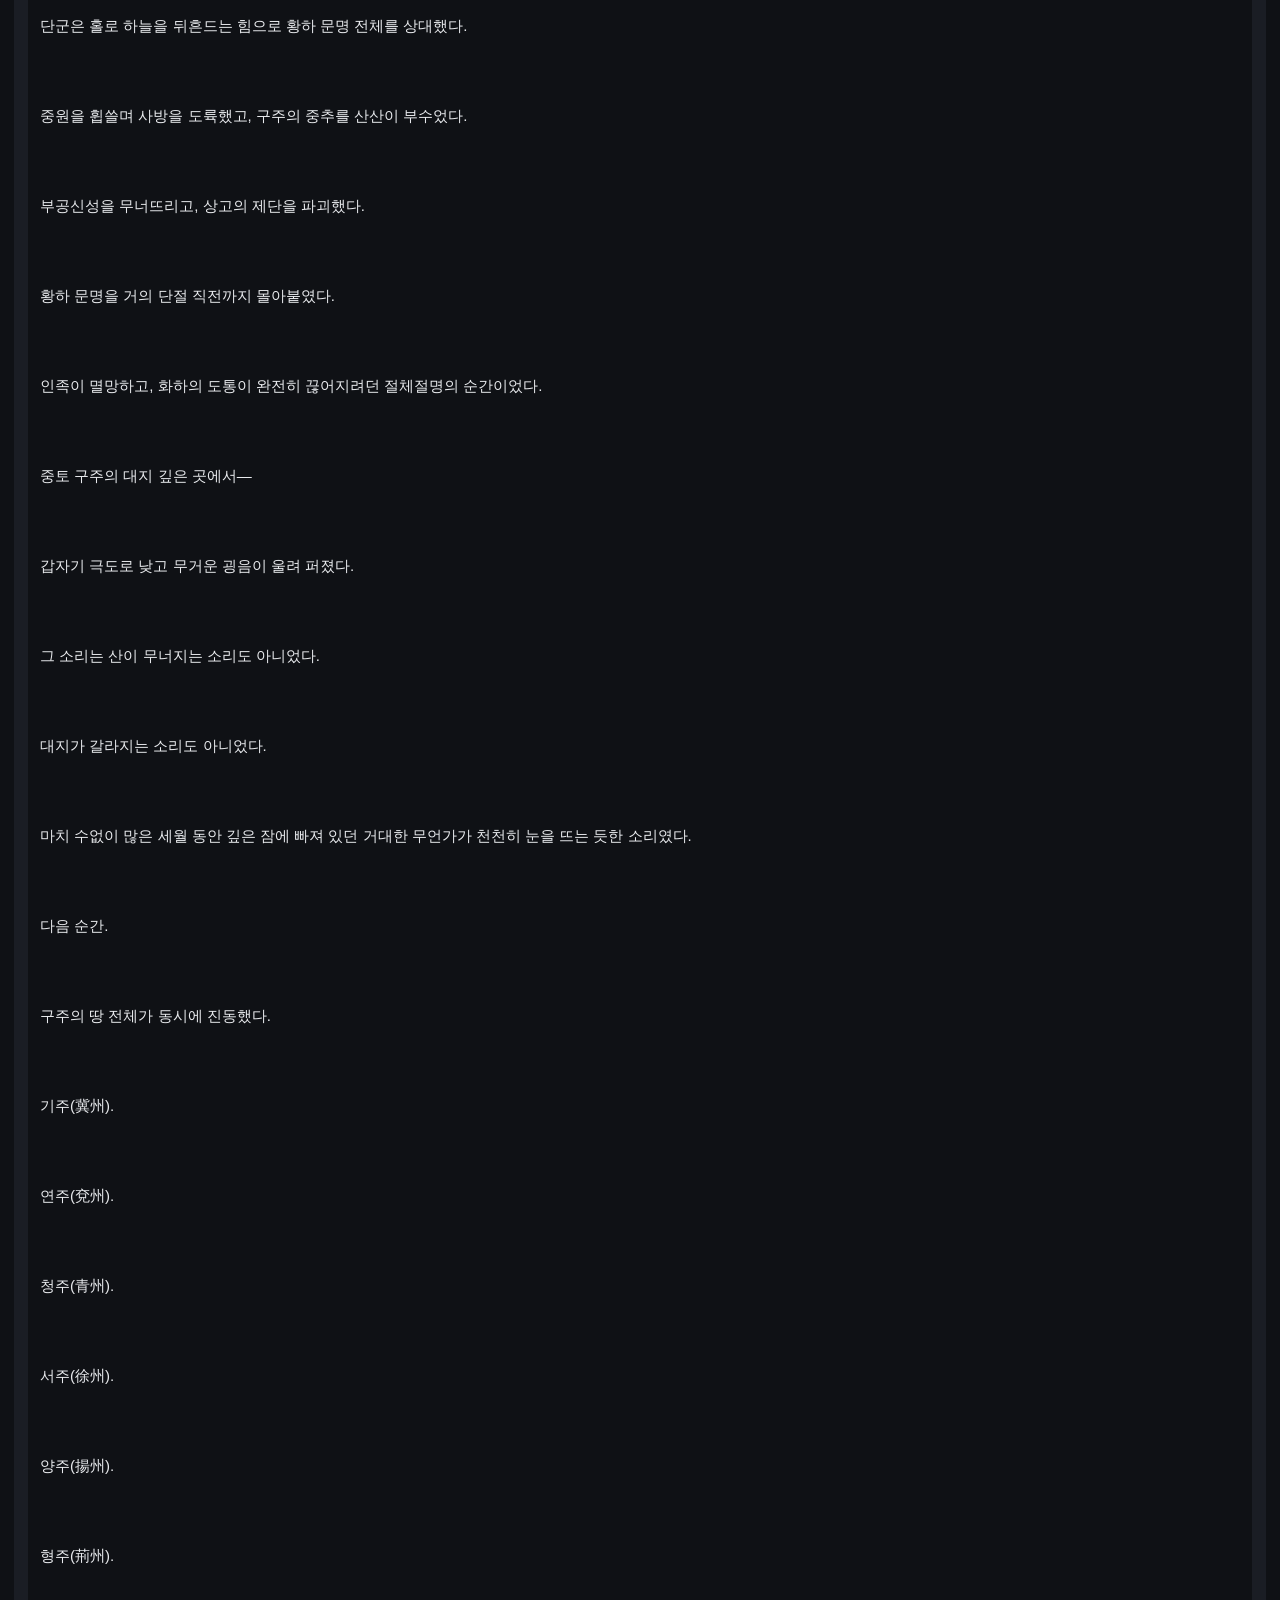
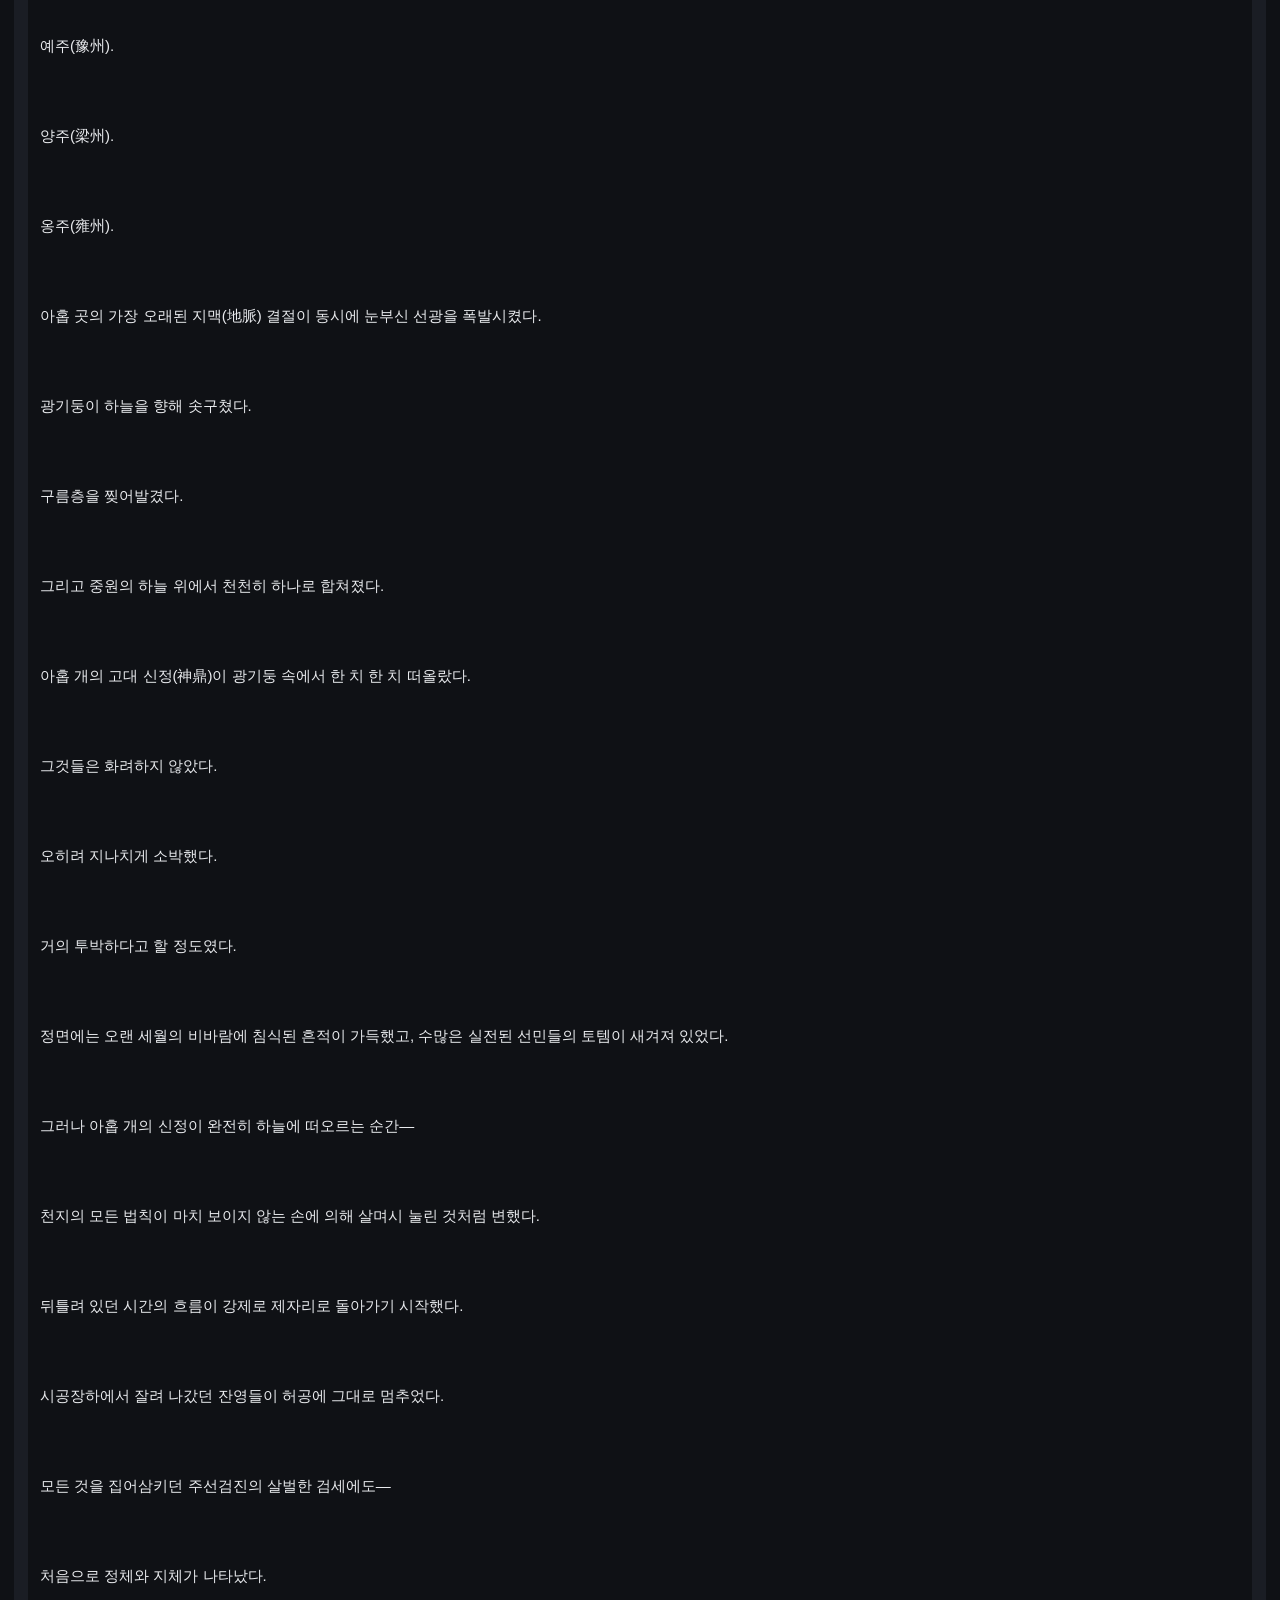
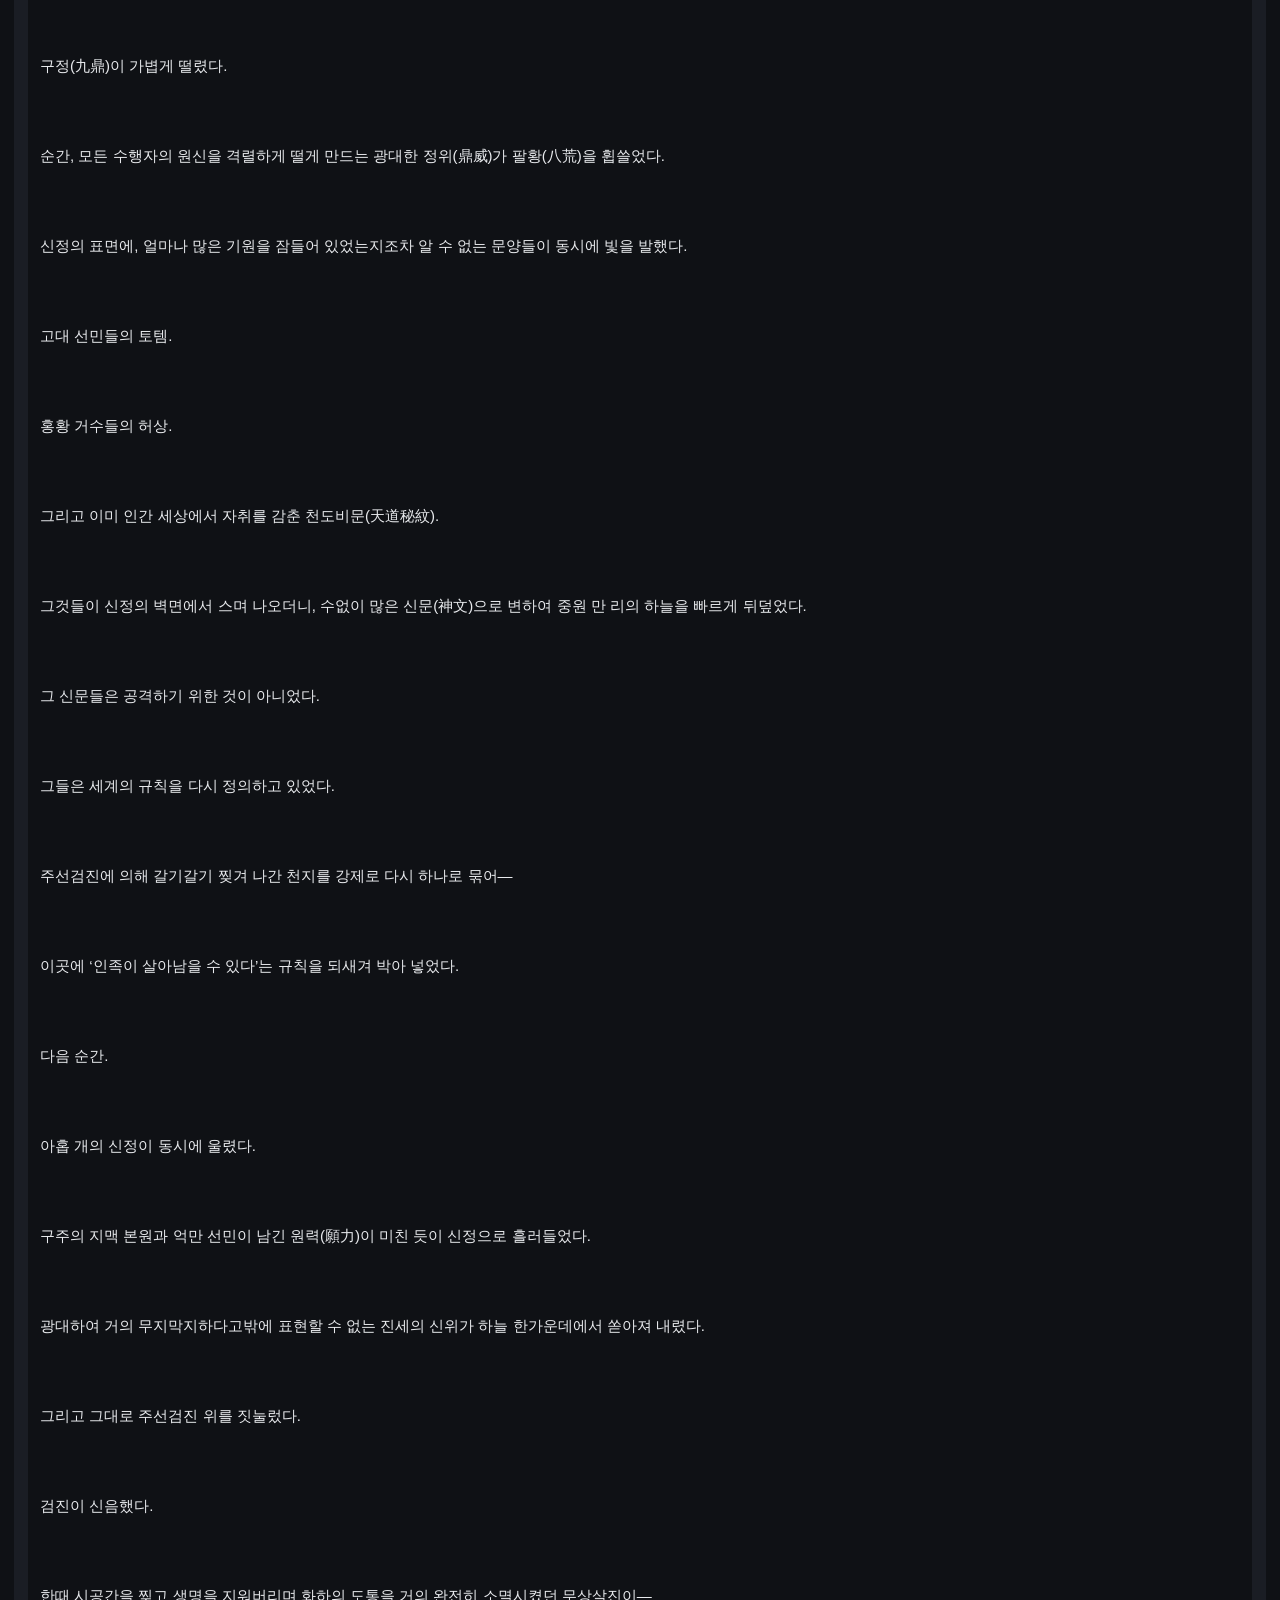
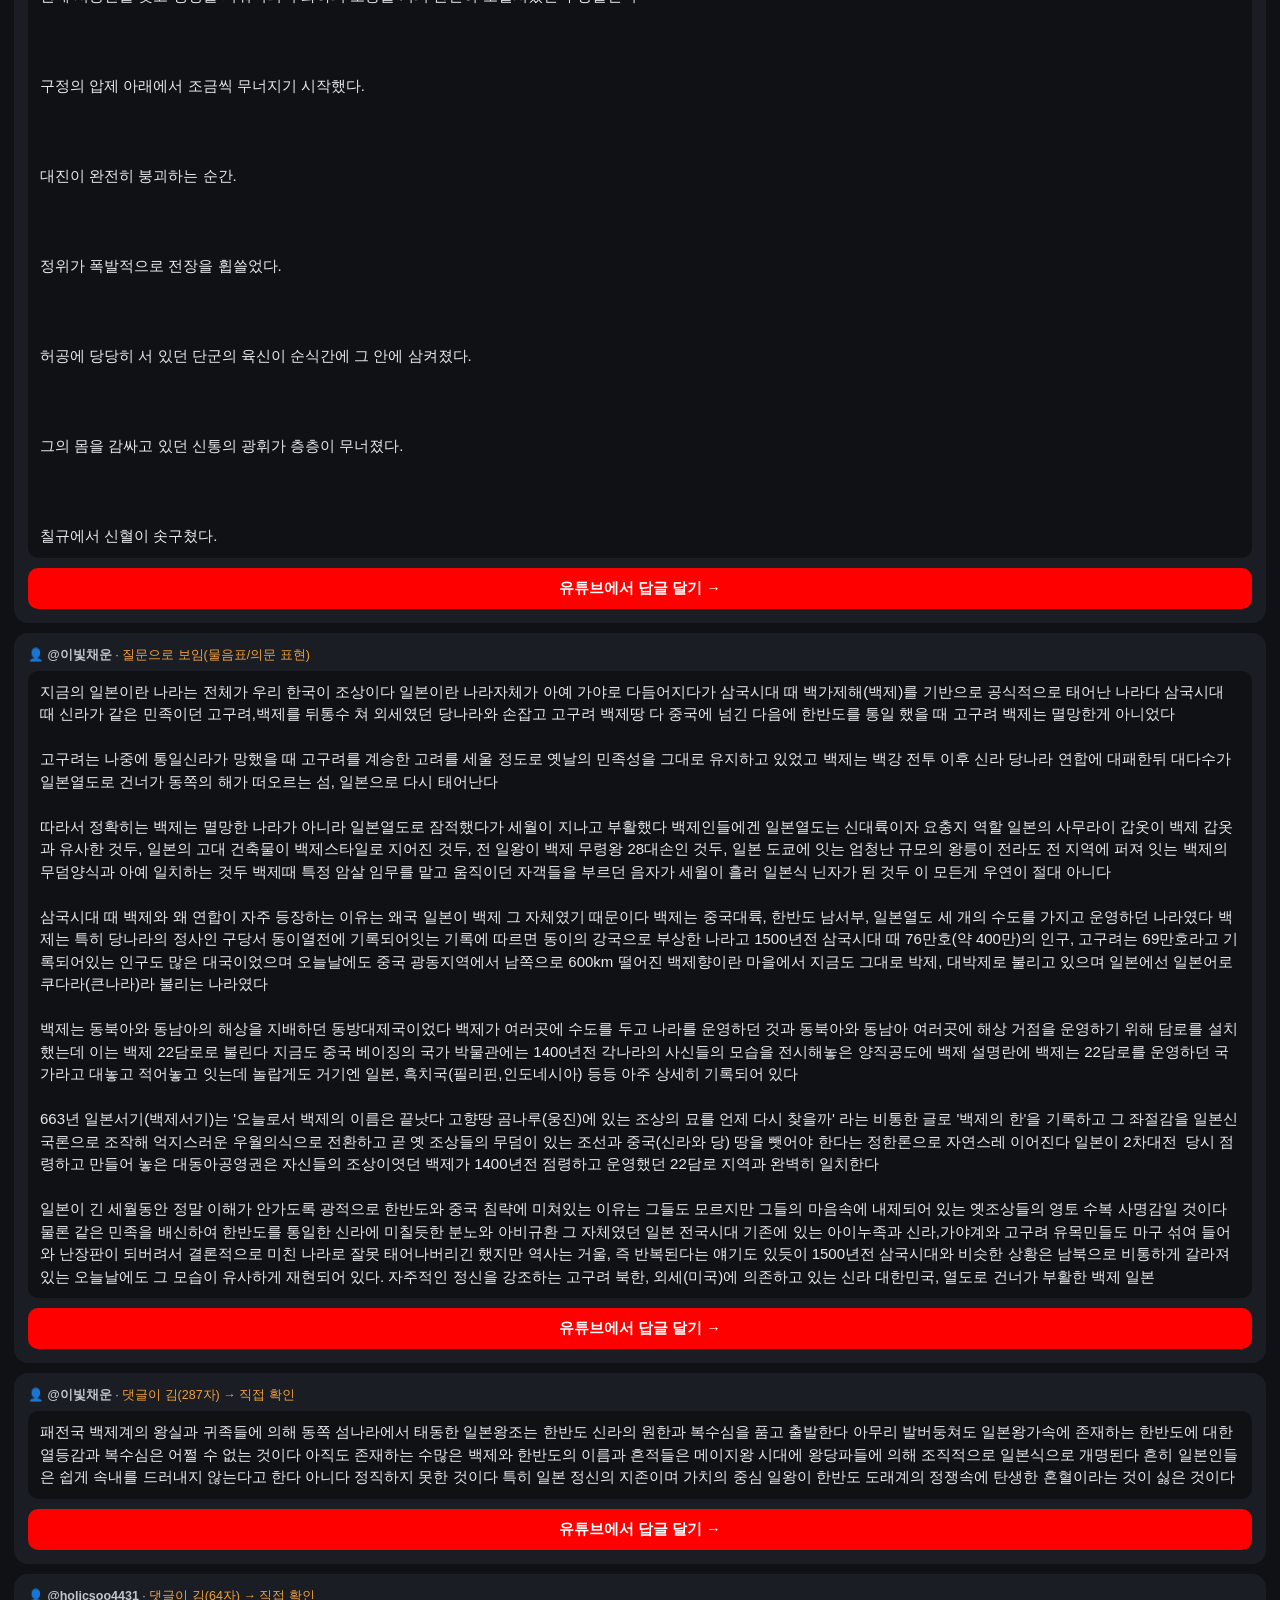
==== commit b25076e2: "update 2026-10-22_05-04" ====
--- a/index.html
+++ b/index.html
@@ -24,7 +24,7 @@
 </style></head>
 <body>
 <header><h1>📊 유튜브 댓글 대시보드</h1>
-<div class="sum">갱신 2026-10-22 04:34 · 전체 검토 <b>33</b>건 · 자동답글 게시 <b>0</b>건 · 채널 7개</div></header>
+<div class="sum">갱신 2026-10-22 05:04 · 전체 검토 <b>33</b>건 · 자동답글 게시 <b>1</b>건 · 채널 7개</div></header>
 <section><div class="chhead"><span class="ch">📺 사연이 이끄는 대로</span><span class="tag post">게시</span><span class="cnt">검토 0건</span></div><p class="empty">검토할 댓글 없음 👍</p></section><section><div class="chhead"><span class="ch">📺 정치동네</span><span class="tag rev">검토만</span><span class="cnt">검토 13건</span></div><div class="card"><div class="meta">👤 <b>@니니늬시니시</b> · <span class="reason">질문으로 보임(물음표/의문 표현)</span></div><div class="comment">역시 재명이 이게 맞지 한국외교부는 뇌가 매끈함?</div><a class="btn" href="https://www.youtube.com/watch?v=BdrwWUkezWc&amp;lc=UgwG-dEzEmSIEDKn1_54AaABAg" target="_blank">유튜브에서 답글 달기 →</a></div><div class="card"><div class="meta">👤 <b>@망고-l2i4m</b> · <span class="reason">질문으로 보임(물음표/의문 표현)</span></div><div class="comment">4:01 어떤  통계교수가 그랬나요? 이번에 허명회교수는 결과가 이상하다고 입장을 바꿨는데요</div><a class="btn" href="https://www.youtube.com/watch?v=As3-kZddHhk&amp;lc=UgwaBcBz2sFx62c5HBh4AaABAg" target="_blank">유튜브에서 답글 달기 →</a></div><div class="card"><div class="meta">👤 <b>@인생5막-c7x</b> · <span class="reason">질문으로 보임(물음표/의문 표현)</span></div><div class="comment">법이야? 밥이야?</div><a class="btn" href="https://www.youtube.com/watch?v=fgtO_q3nrFA&amp;lc=UgxjdB8QCN0hF3Z1q1p4AaABAg" target="_blank">유튜브에서 답글 달기 →</a></div><div class="card"><div class="meta">👤 <b>@언어학원</b> · <span class="reason">질문으로 보임(물음표/의문 표현)</span></div><div class="comment">미친거 아닌가?</div><a class="btn" href="https://www.youtube.com/watch?v=L9JfwlNfszw&amp;lc=Ugwp_1Fjopud5MHf4Zd4AaABAg" target="_blank">유튜브에서 답글 달기 →</a></div><div class="card"><div class="meta">👤 <b>@언어학원</b> · <span class="reason">질문으로 보임(물음표/의문 표현)</span></div><div class="comment">이 나라에 제대로된 법이 있나요 ㅋㅋ</div><a class="btn" href="https://www.youtube.com/watch?v=fgtO_q3nrFA&amp;lc=UgwhqRFI2Tir5h5UavR4AaABAg" target="_blank">유튜브에서 답글 달기 →</a></div><div class="card"><div class="meta">👤 <b>@언어학원</b> · <span class="reason">질문으로 보임(물음표/의문 표현)</span></div><div class="comment">원인제공은 어른들이 한거 아닌가?
 선생들도 그렇게 문제빼돌리기...</div><a class="btn" href="https://www.youtube.com/watch?v=ps-KJgPUY4s&amp;lc=Ugx8VHjpwUOtMnlYhSx4AaABAg" target="_blank">유튜브에서 답글 달기 →</a></div><div class="card"><div class="meta">👤 <b>@씬21</b> · <span class="reason">댓글이 김(81자) → 직접 확인</span></div><div class="comment">아이들이 내신 공부만 하는 게 아님. 학생부 서류도 만들어야 하고 이것 저것 활동도 하라 하고 ㅜㅜ
 교육 제도 만드는 니들도 해 봐라. 그게 쉽나</div><a class="btn" href="https://www.youtube.com/watch?v=ps-KJgPUY4s&amp;lc=Ugx3TIH_IisqM66c8Jh4AaABAg" target="_blank">유튜브에서 답글 달기 →</a></div><div class="card"><div class="meta">👤 <b>@푸드썰전</b> · <span class="reason">질문으로 보임(물음표/의문 표현)</span></div><div class="comment">관리 자체가 엉망이었구나. 선관위는 무슨 일을 하고 있는거지?</div><a class="btn" href="https://www.youtube.com/watch?v=3Lo4OZoTSGM&amp;lc=Ugydv7YVwU4WQE7p3L14AaABAg" target="_blank">유튜브에서 답글 달기 →</a></div><div class="card"><div class="meta">👤 <b>@푸드썰전</b> · <span class="reason">검토 키워드 &#x27;왜&#x27; 포함</span></div><div class="comment">왜 이런 짓을 하는지 ㅜㅜ
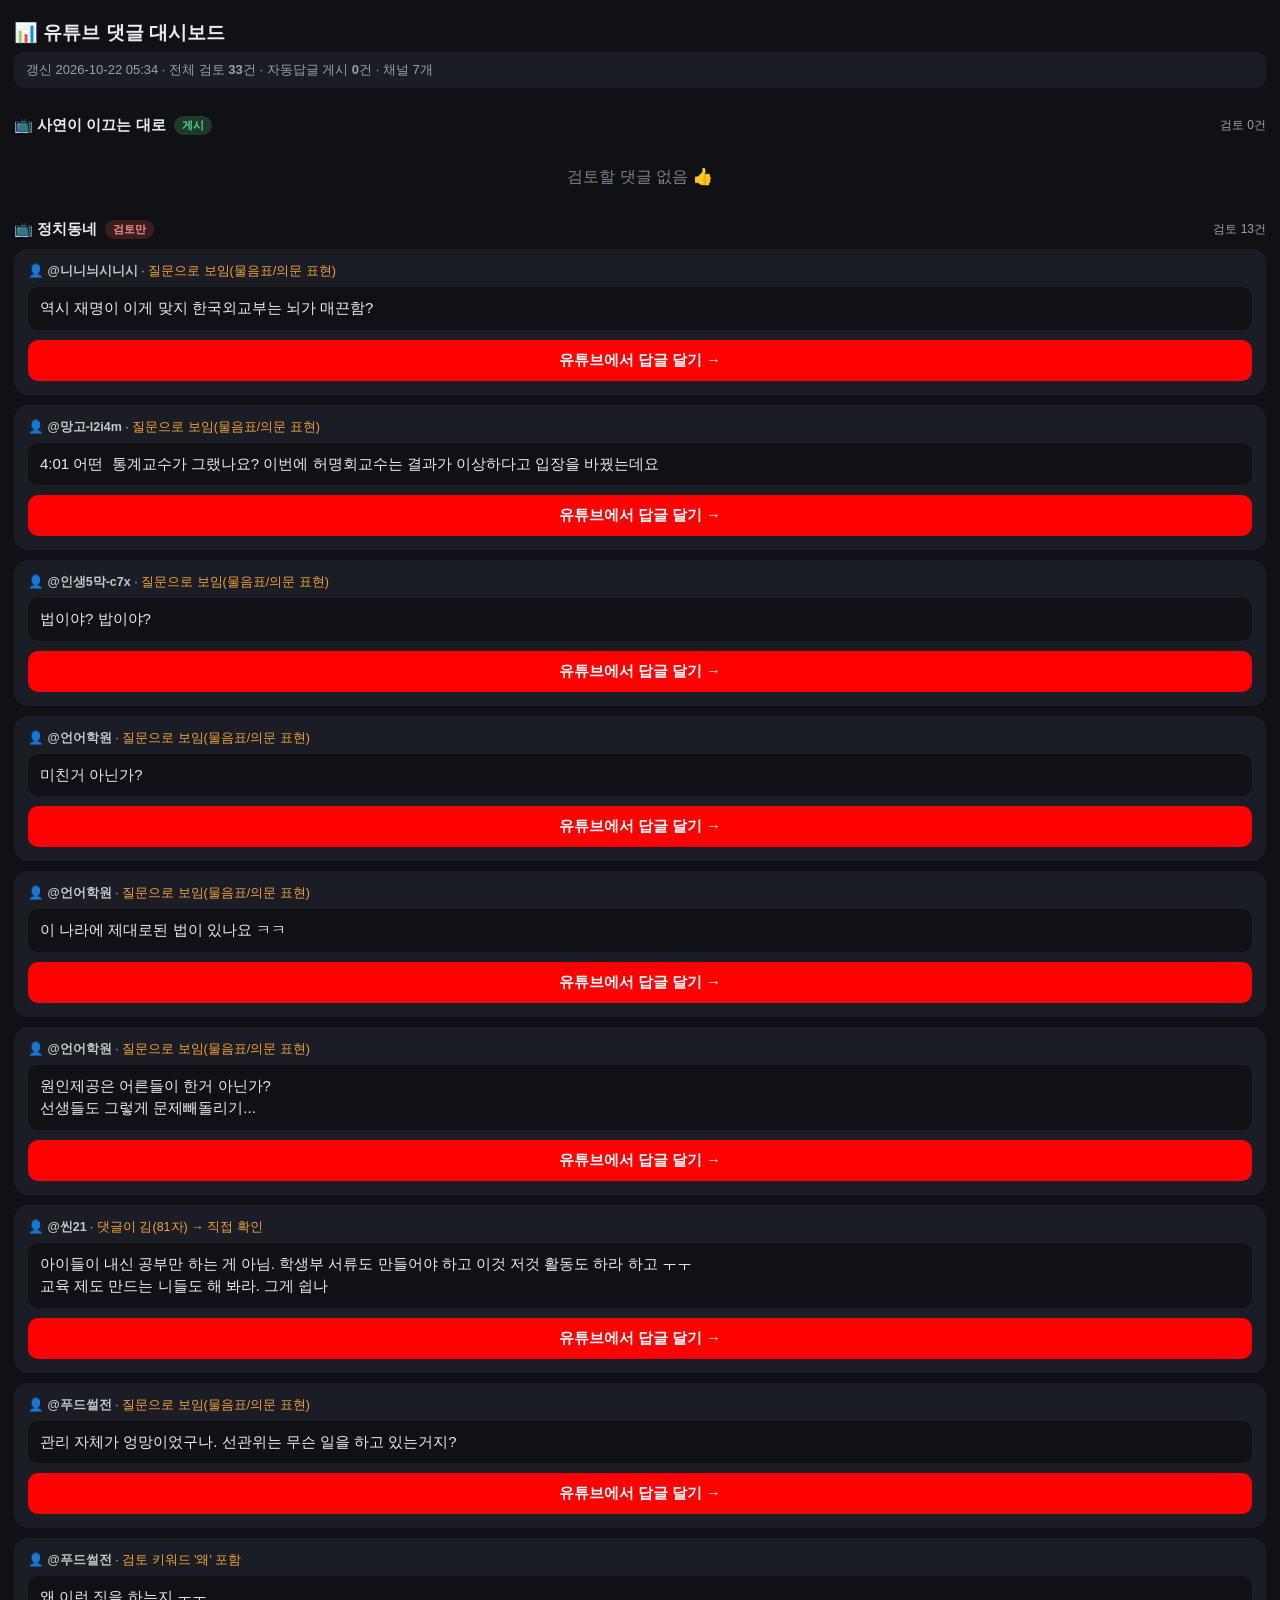
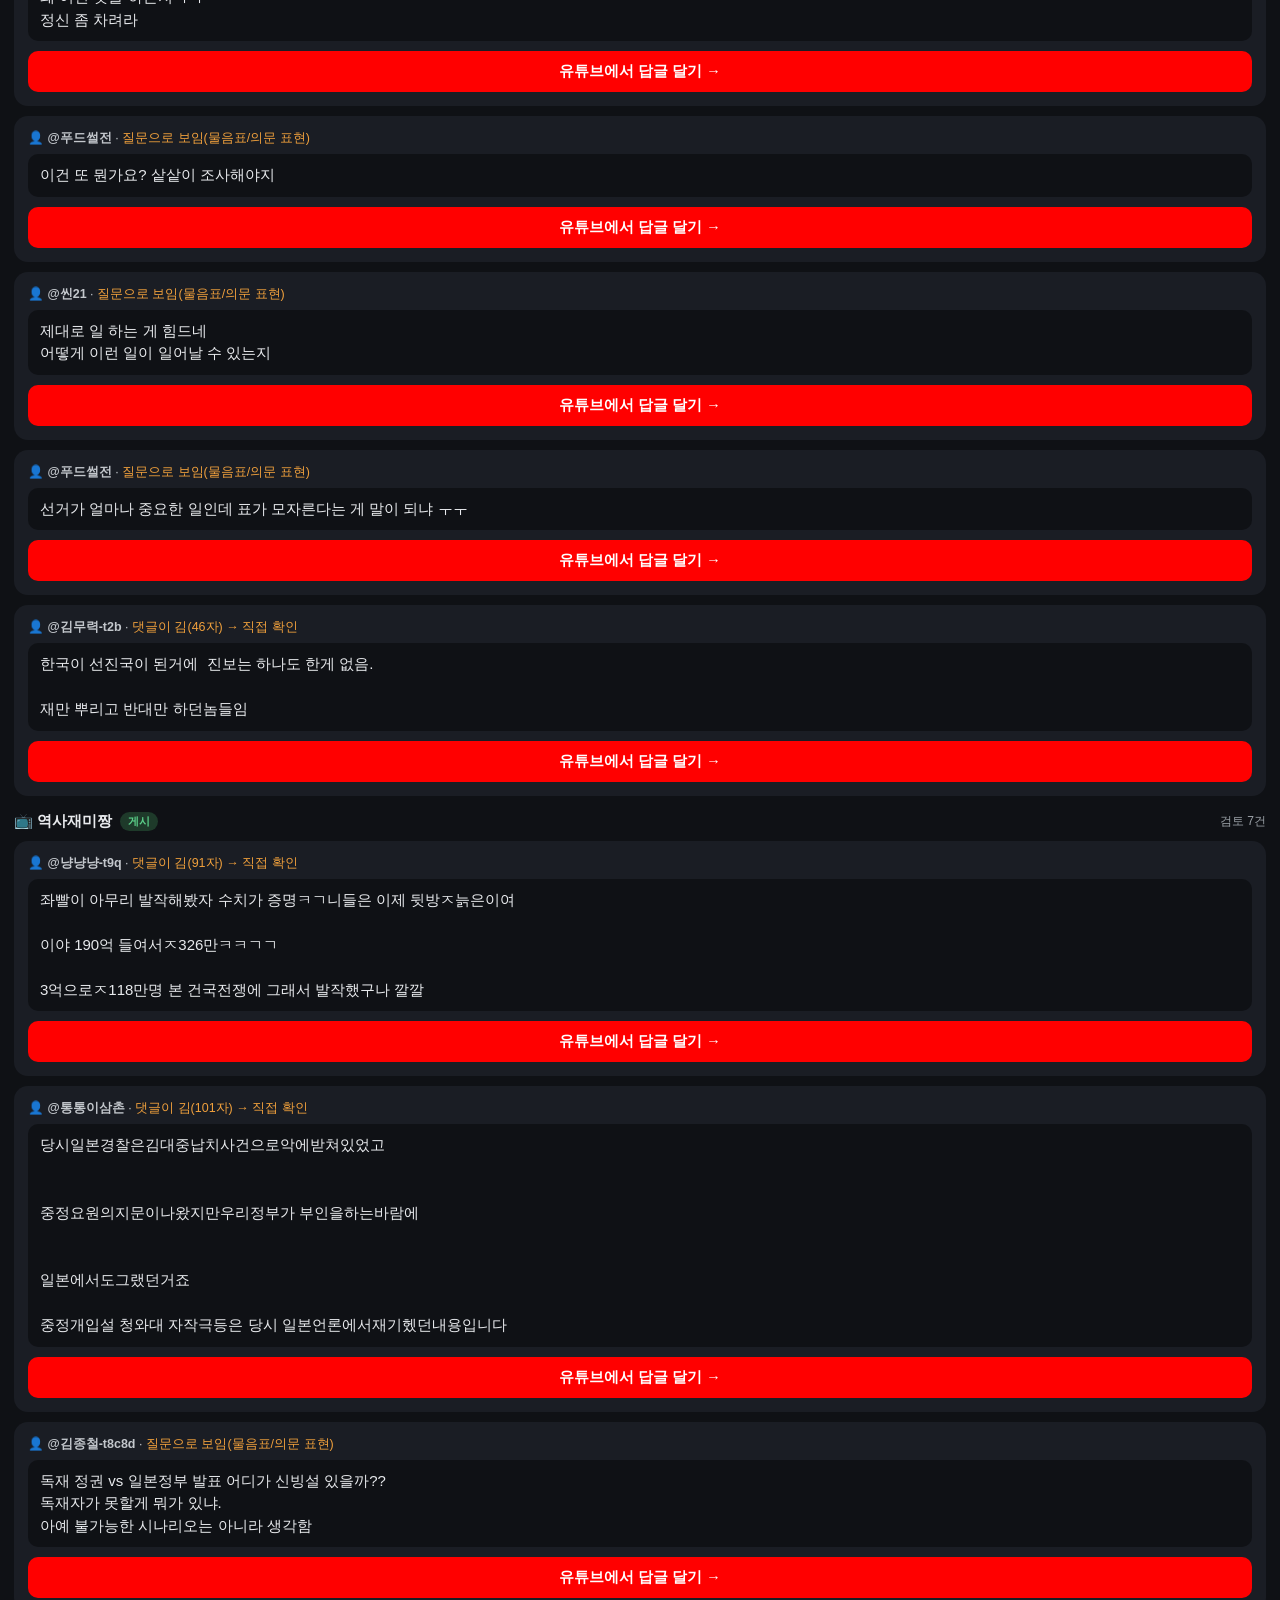
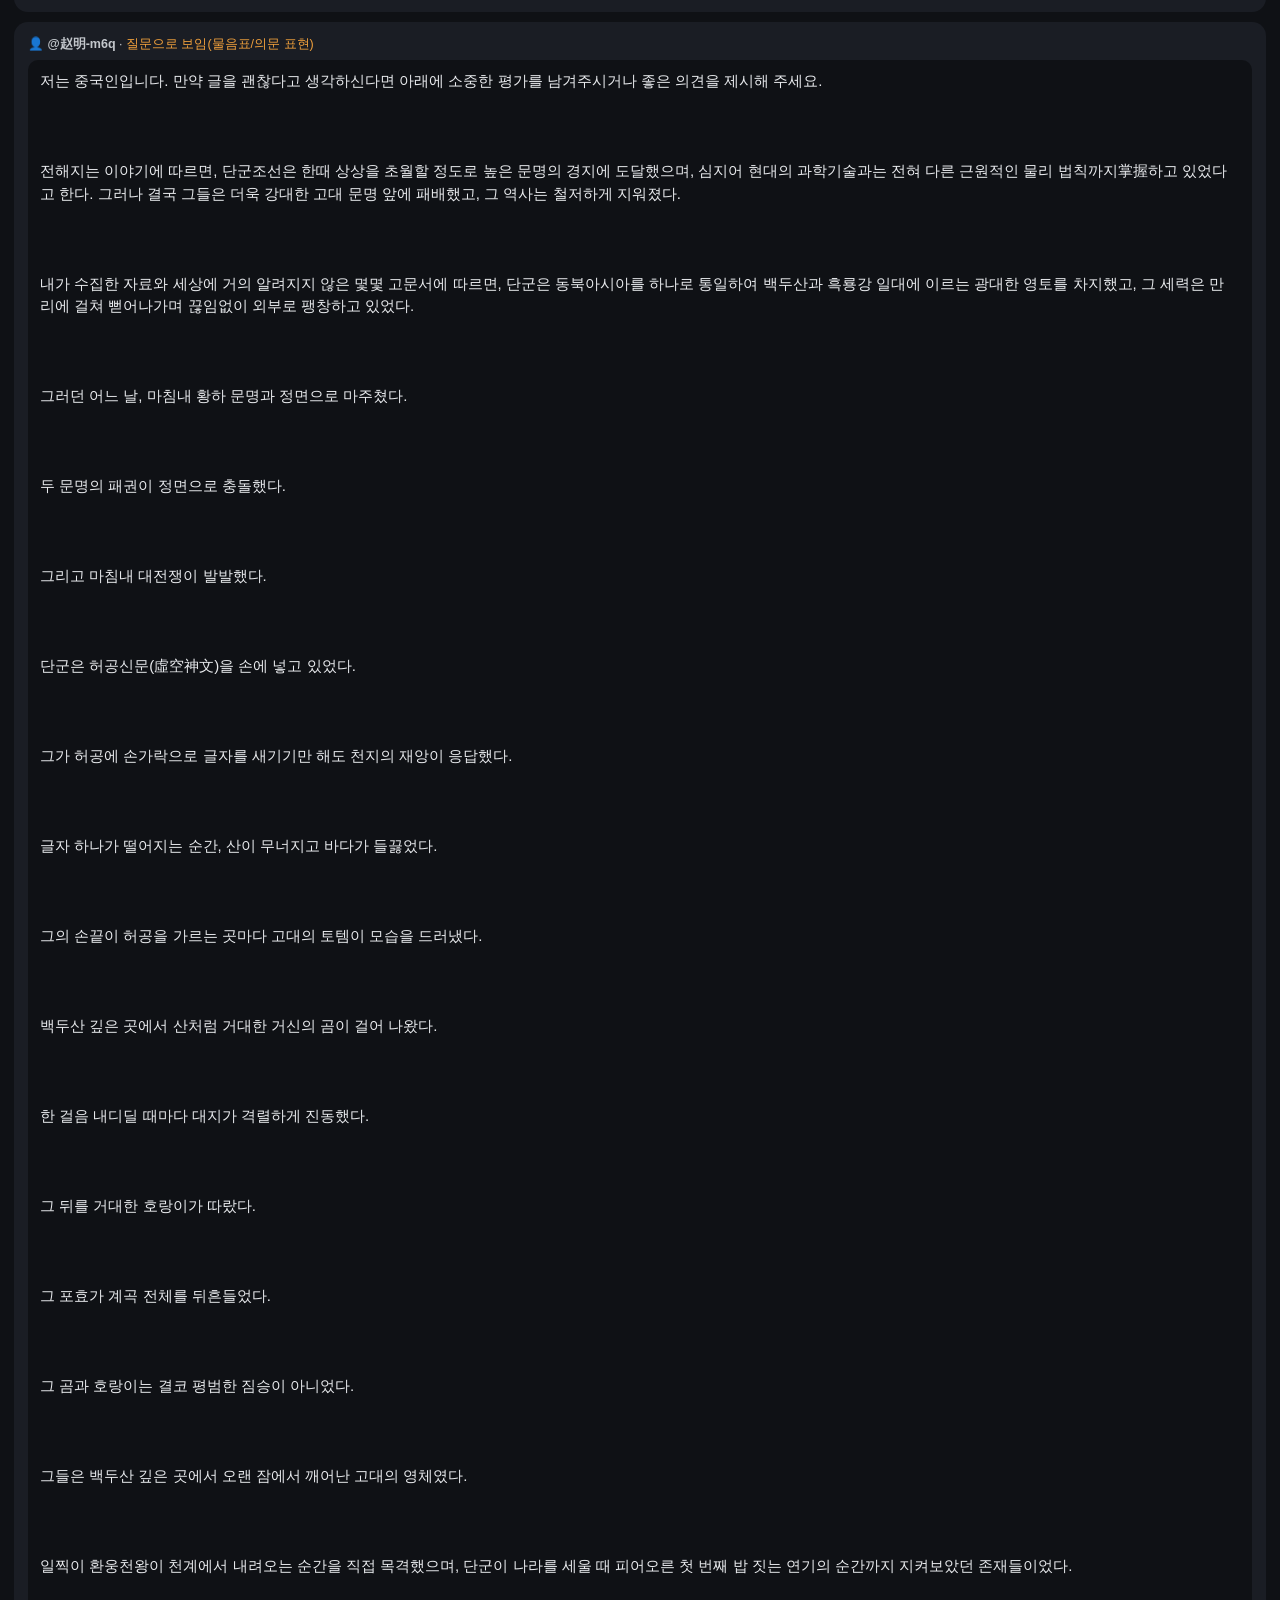
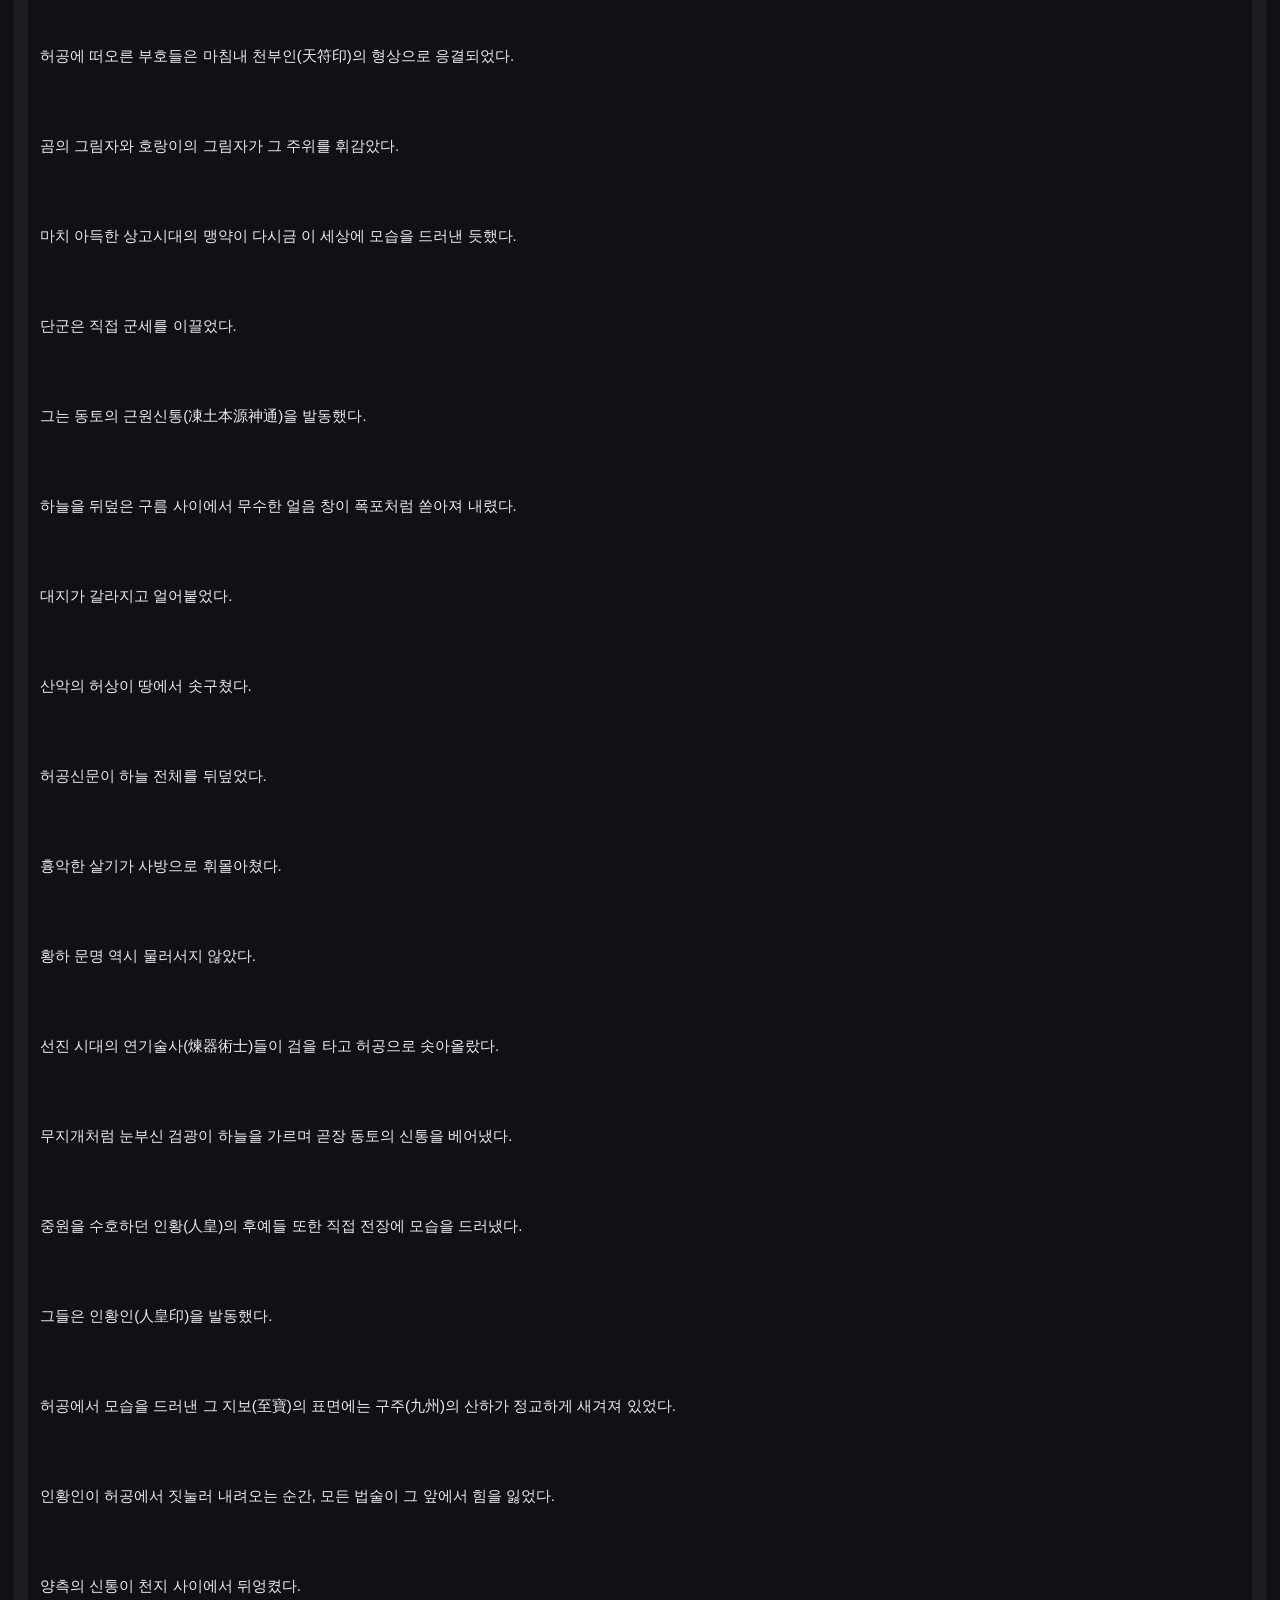
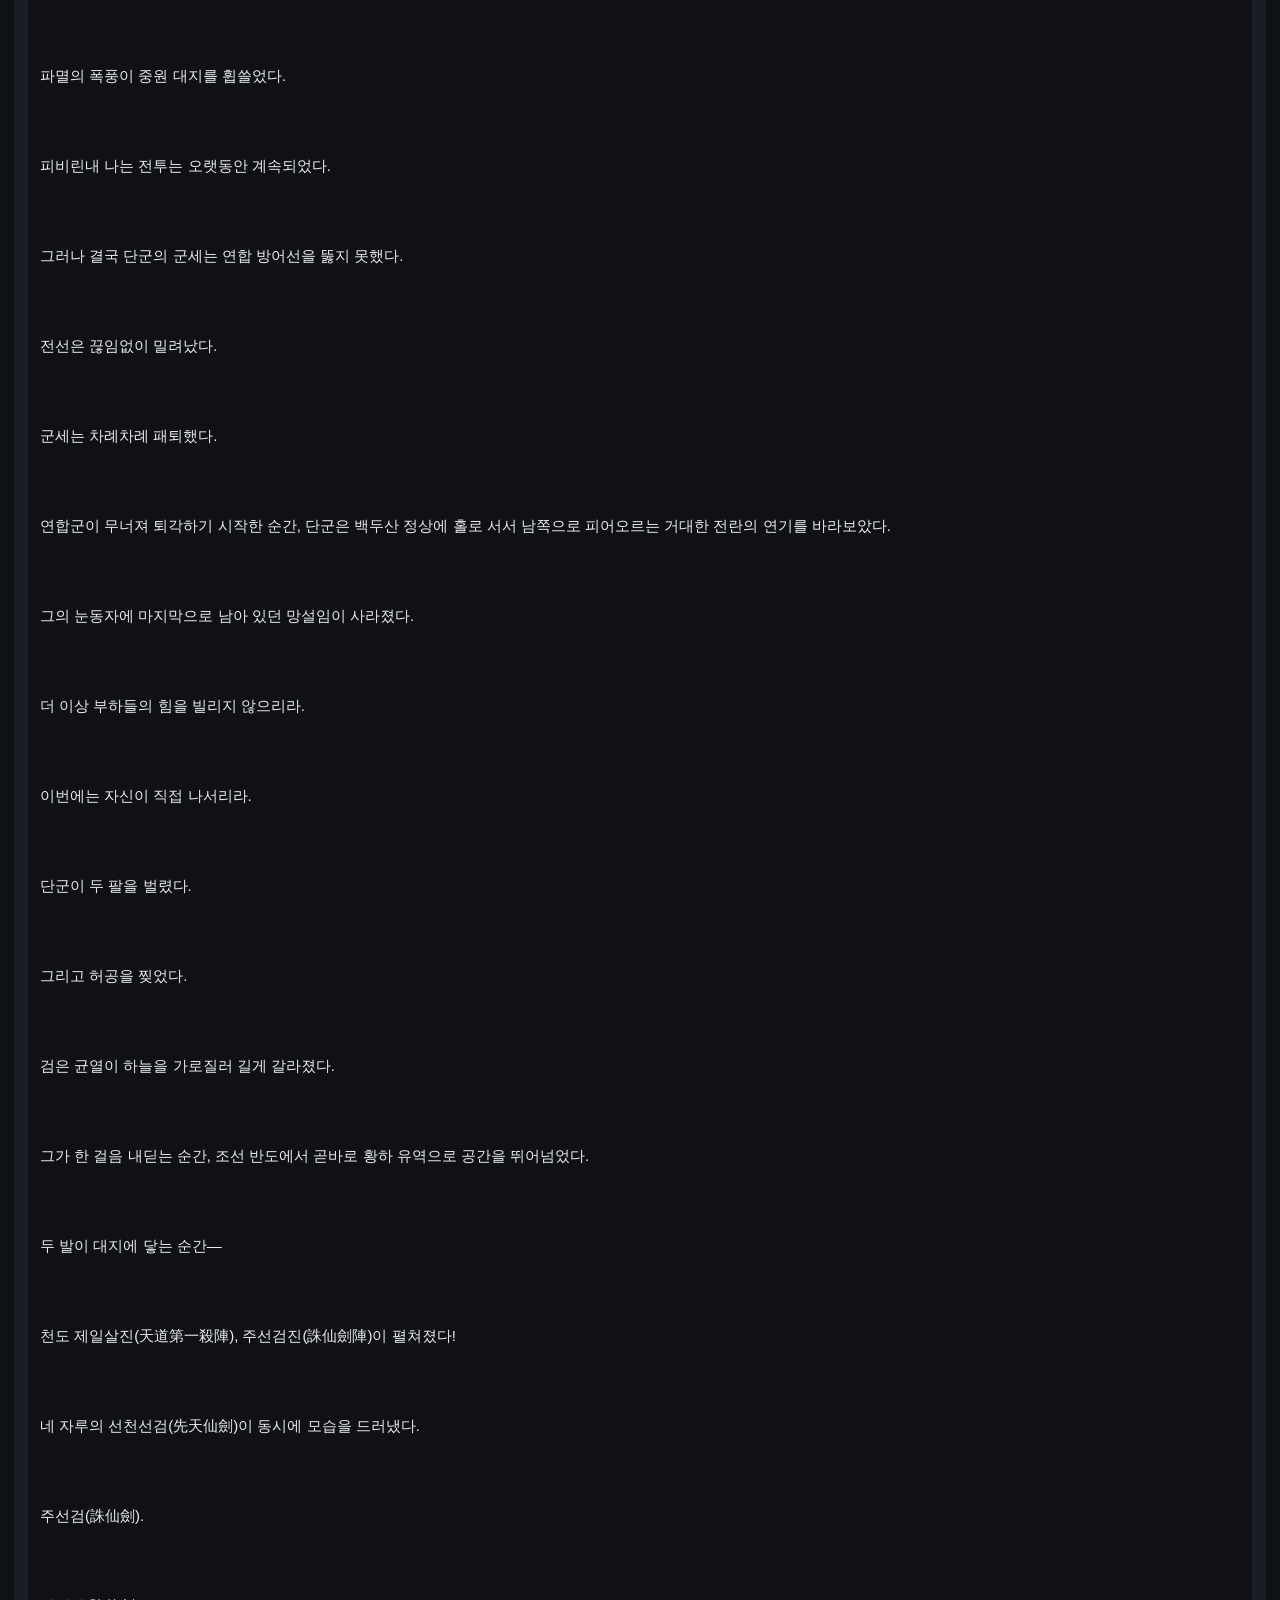
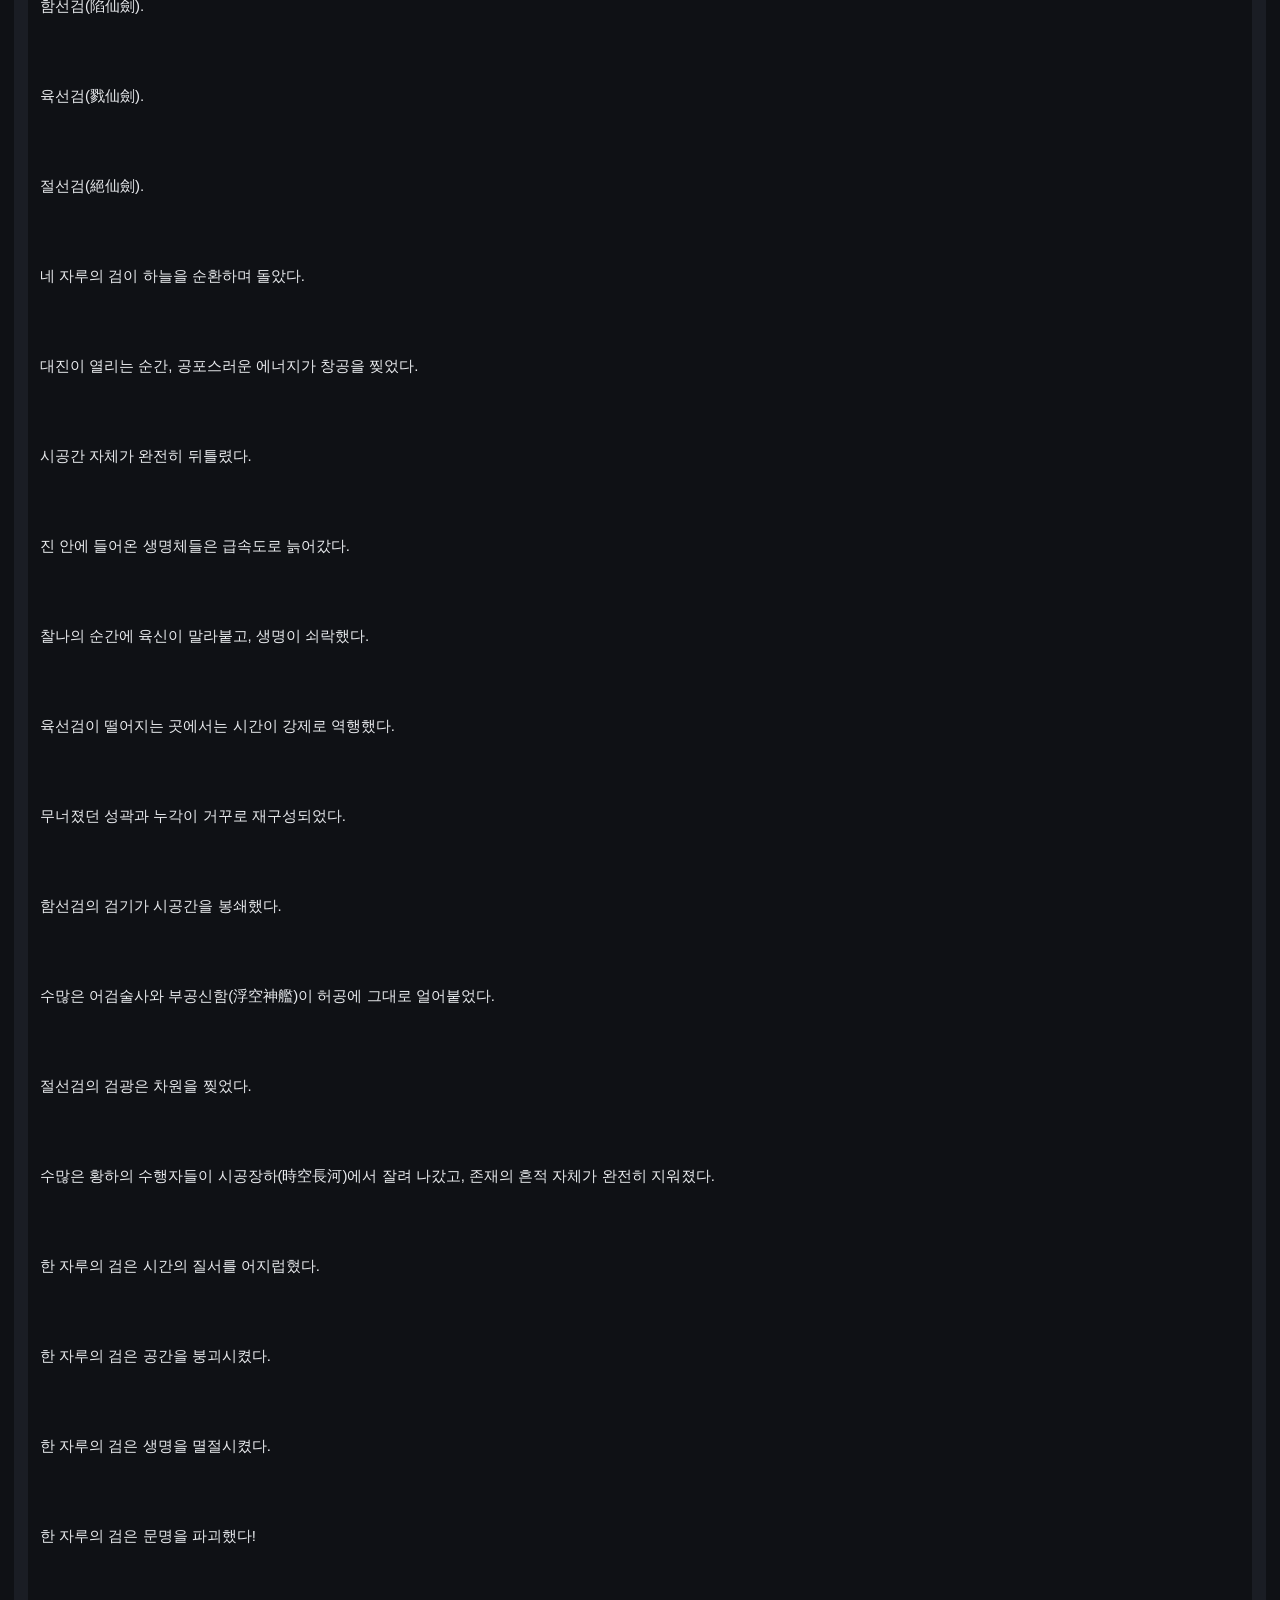
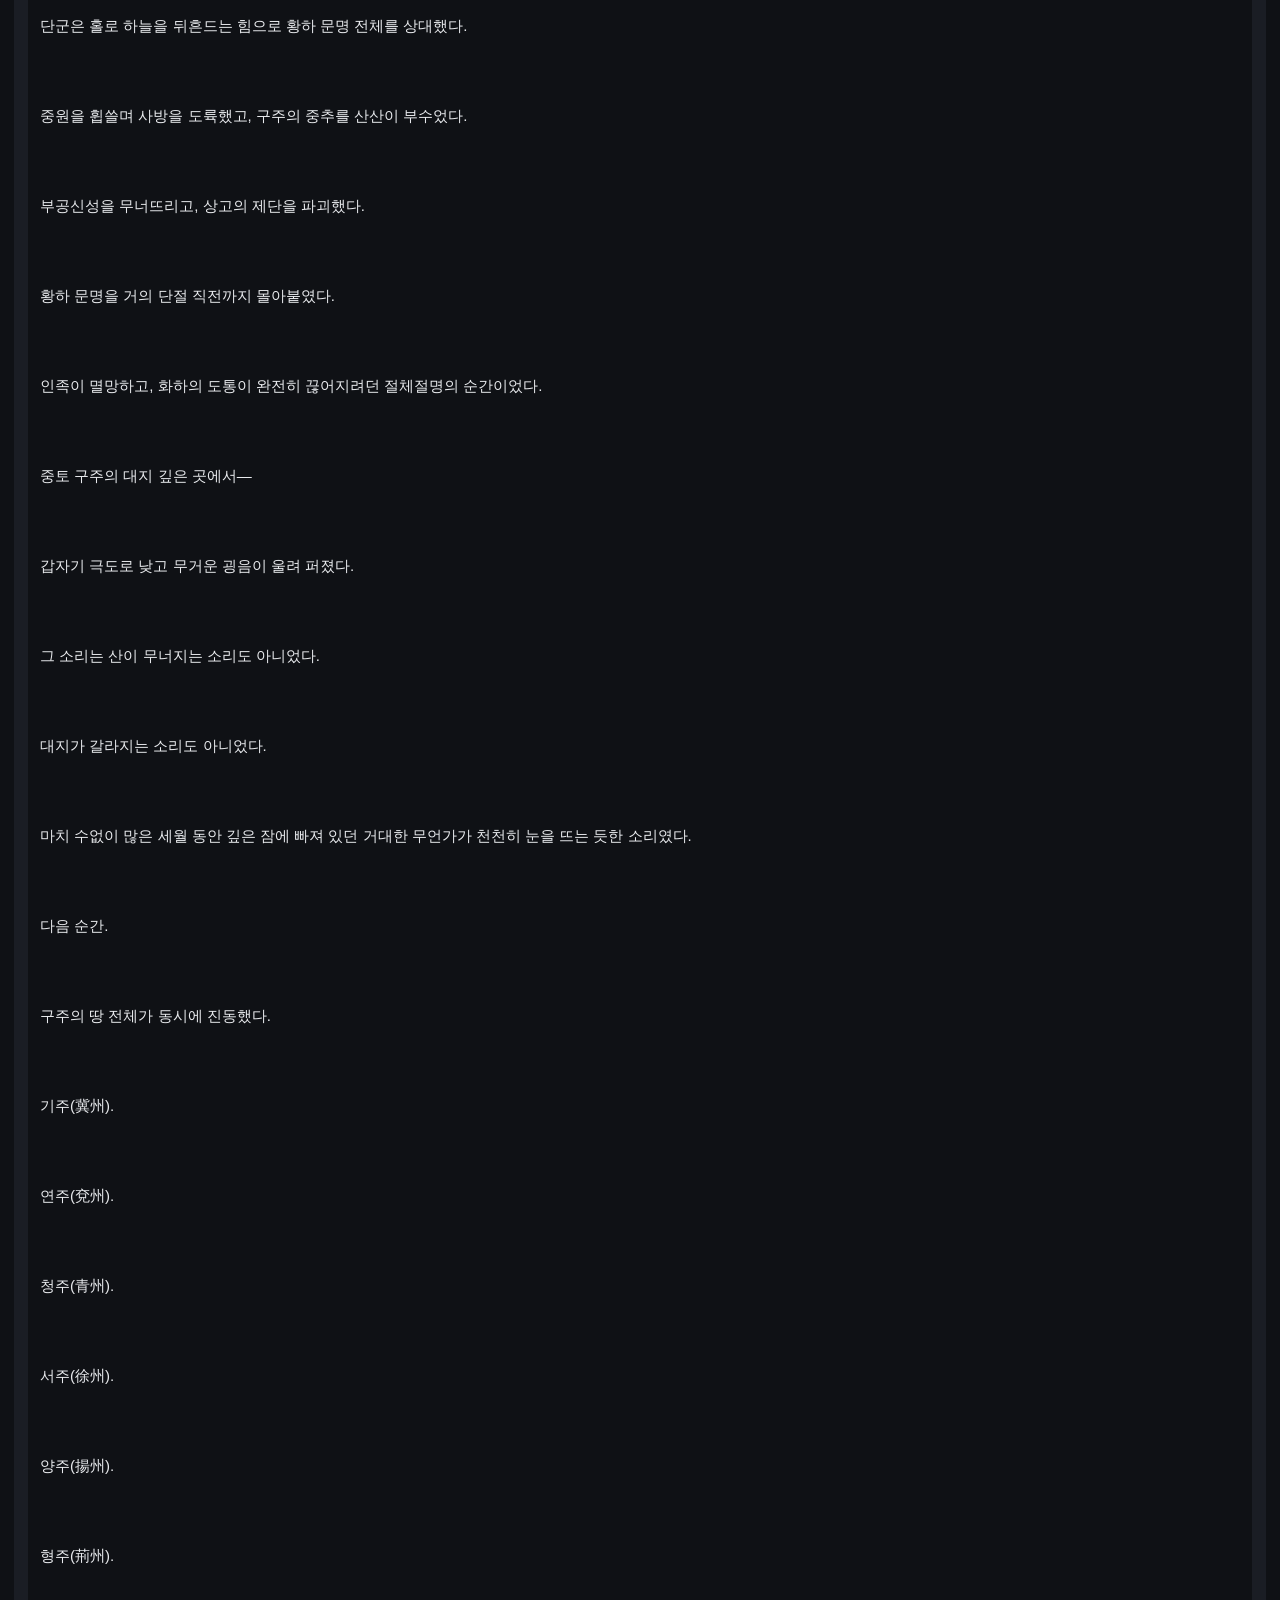
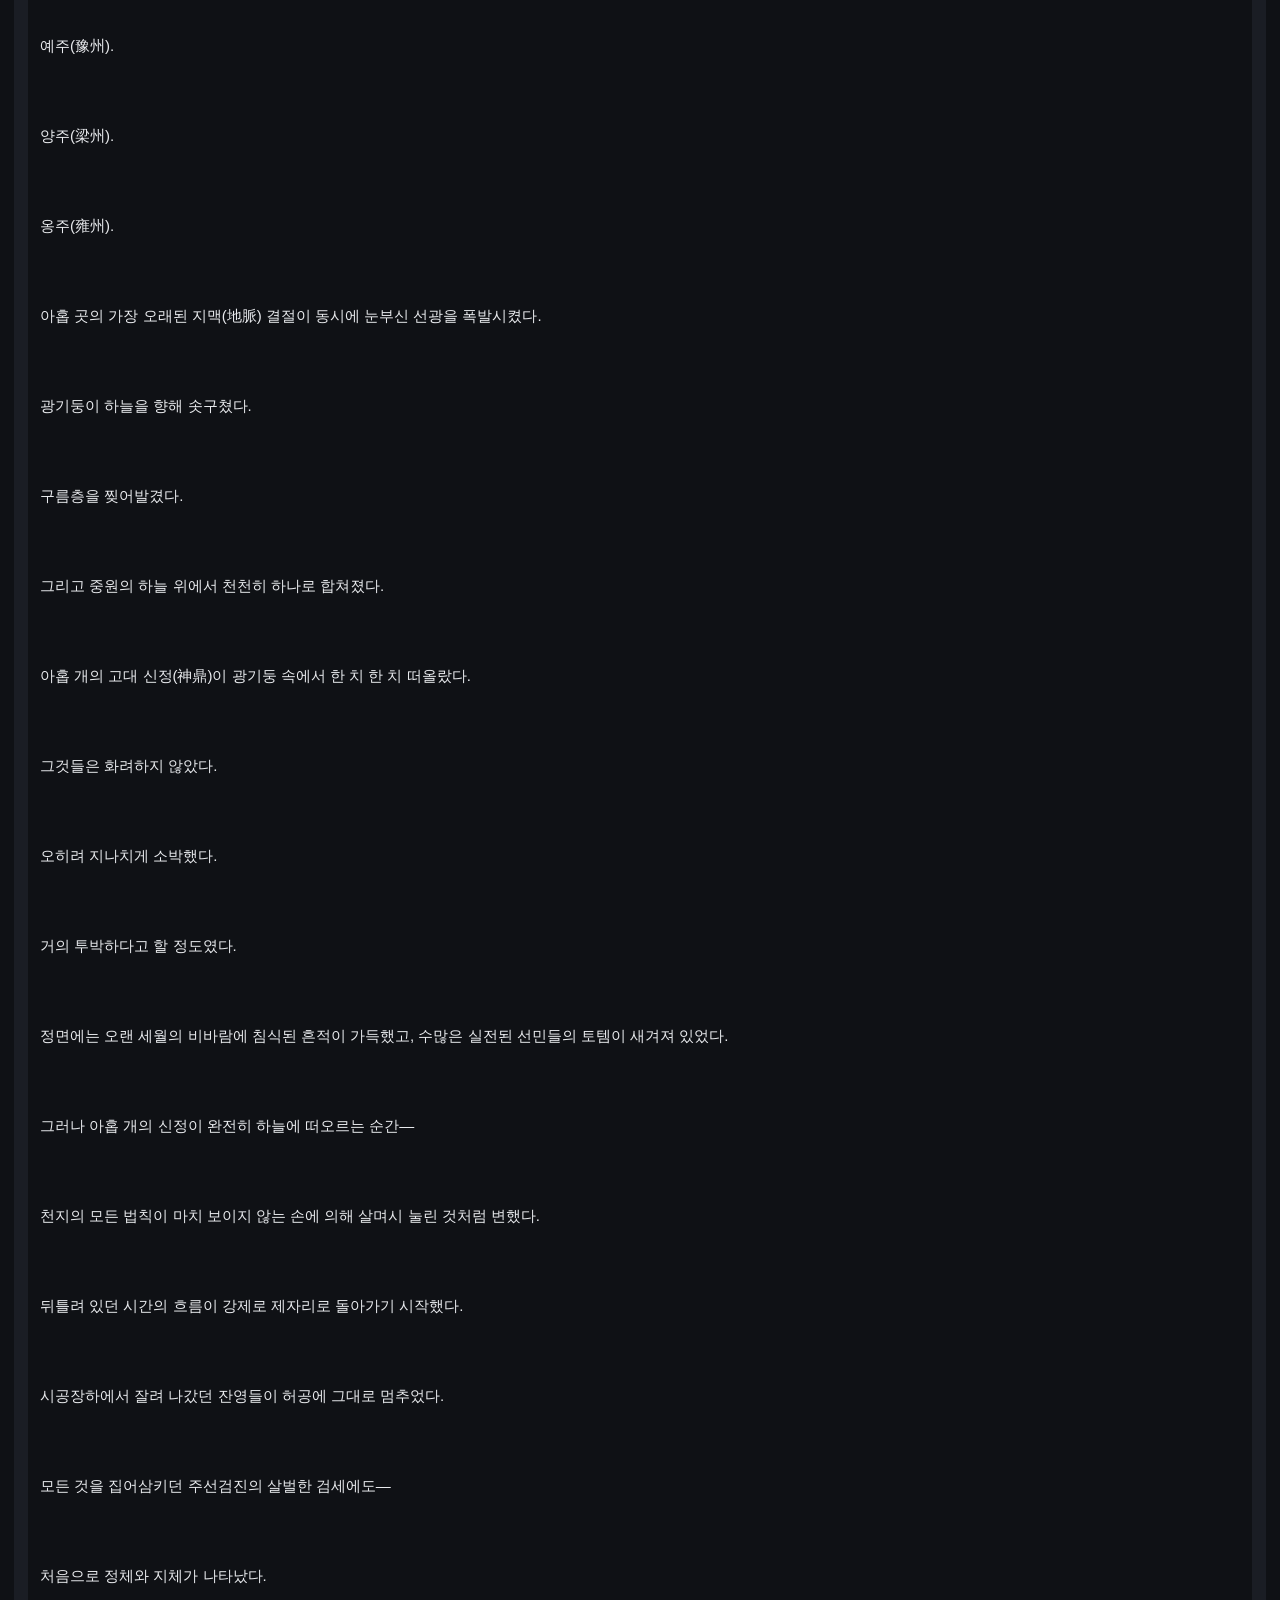
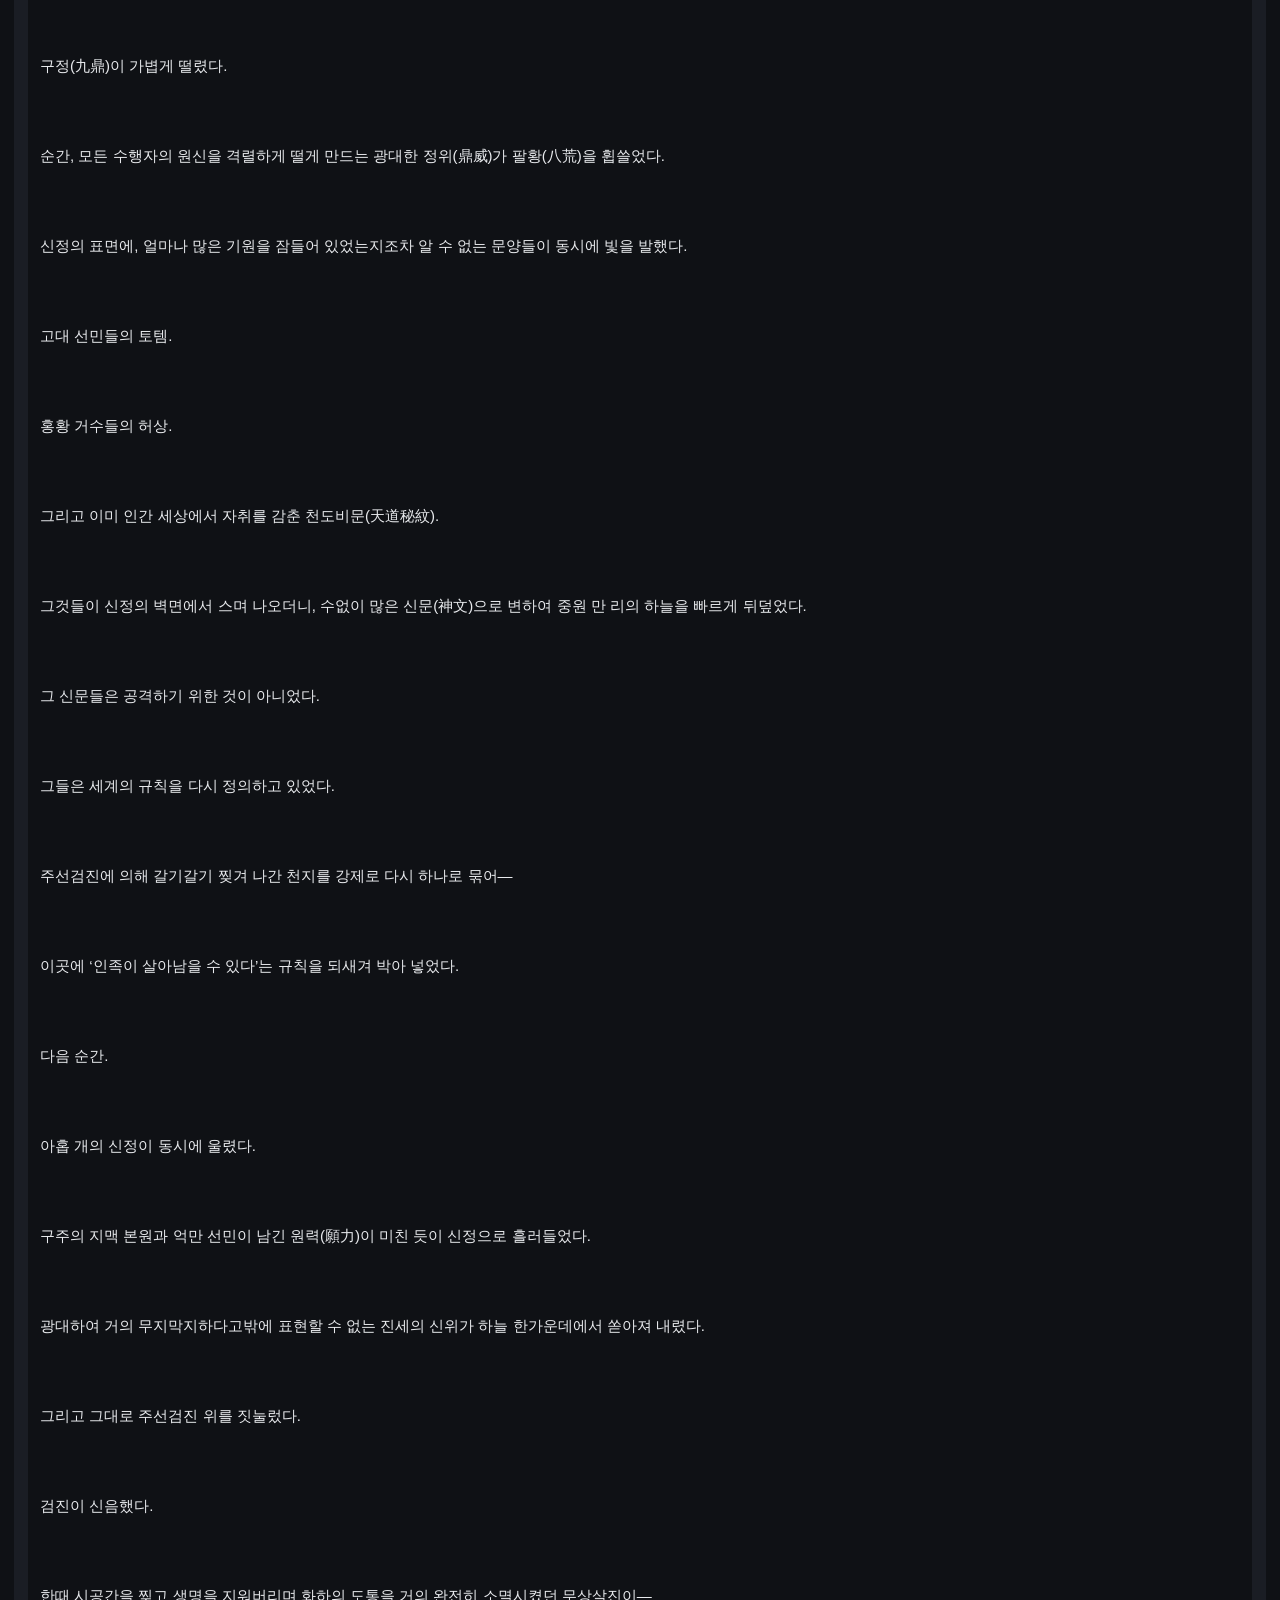
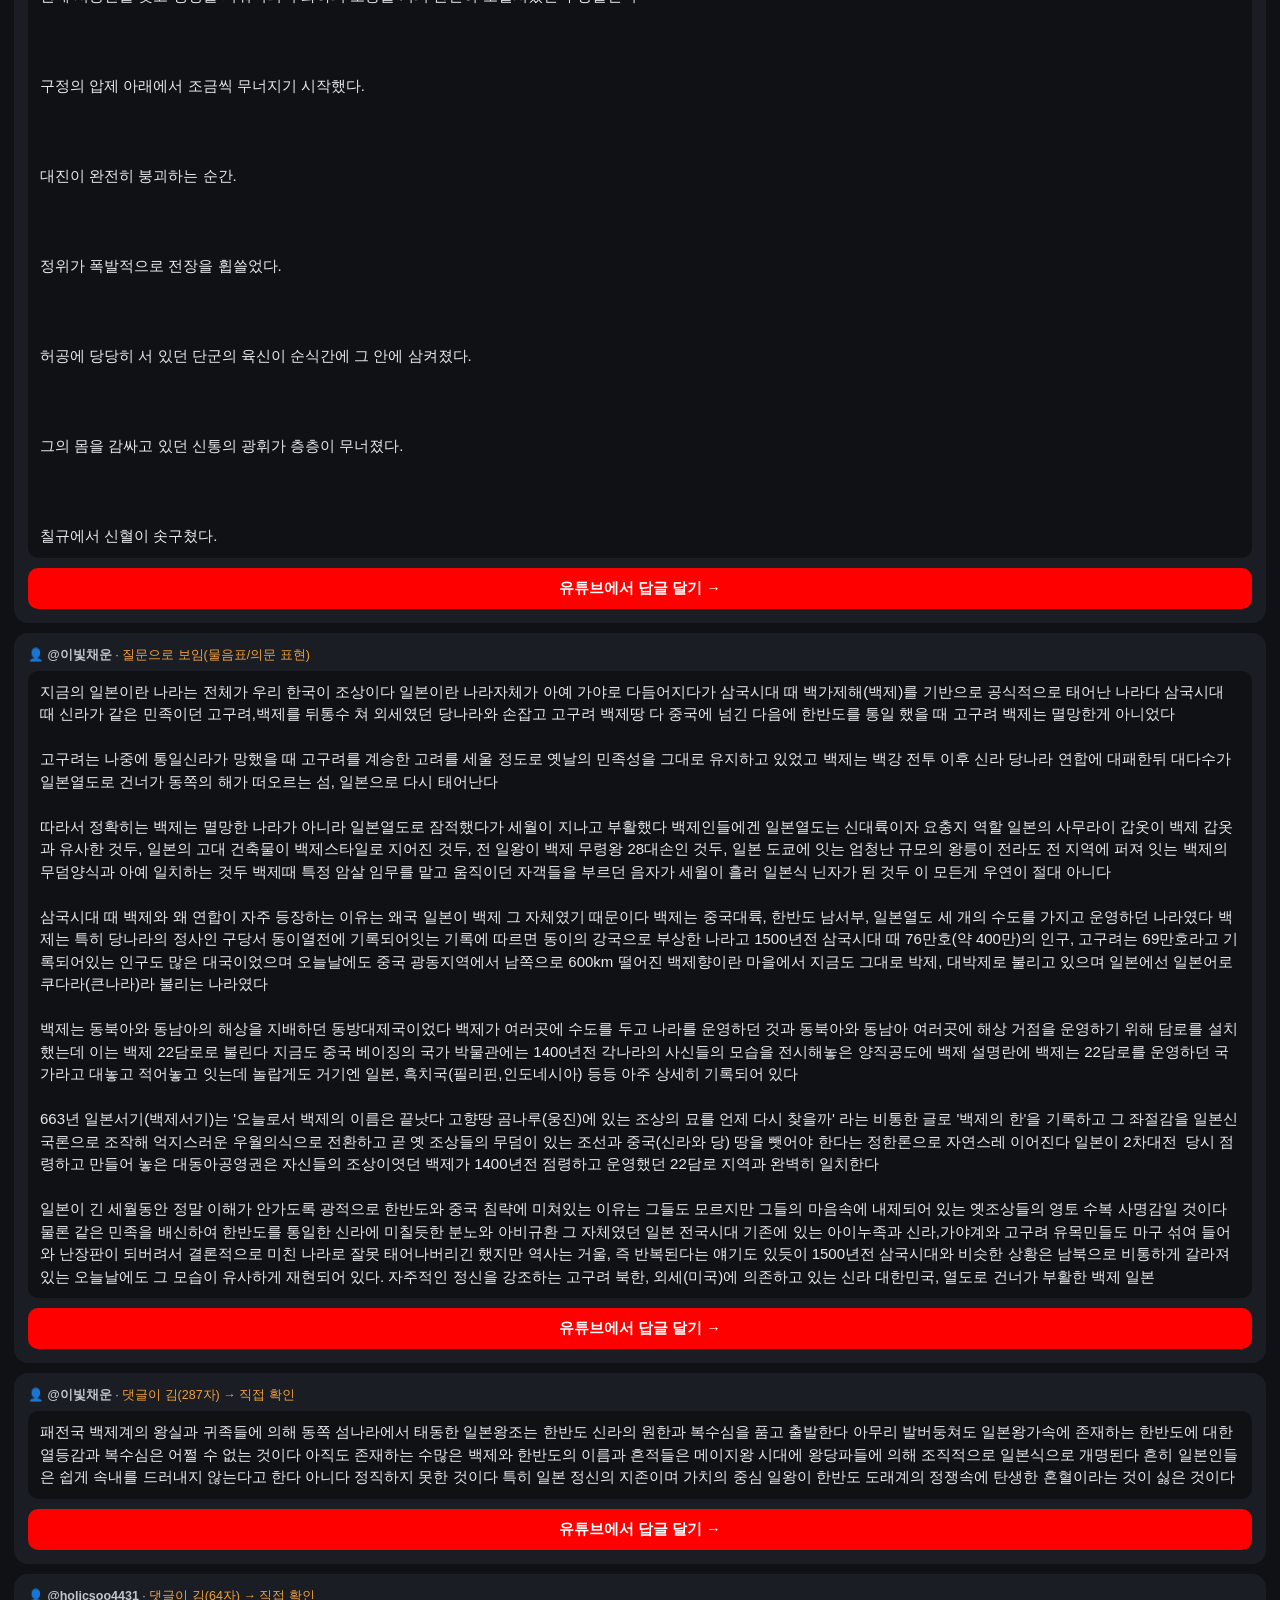
==== commit 6dfea640: "update 2026-10-22_05-34" ====
--- a/index.html
+++ b/index.html
@@ -24,7 +24,7 @@
 </style></head>
 <body>
 <header><h1>📊 유튜브 댓글 대시보드</h1>
-<div class="sum">갱신 2026-10-22 05:04 · 전체 검토 <b>33</b>건 · 자동답글 게시 <b>1</b>건 · 채널 7개</div></header>
+<div class="sum">갱신 2026-10-22 05:34 · 전체 검토 <b>33</b>건 · 자동답글 게시 <b>0</b>건 · 채널 7개</div></header>
 <section><div class="chhead"><span class="ch">📺 사연이 이끄는 대로</span><span class="tag post">게시</span><span class="cnt">검토 0건</span></div><p class="empty">검토할 댓글 없음 👍</p></section><section><div class="chhead"><span class="ch">📺 정치동네</span><span class="tag rev">검토만</span><span class="cnt">검토 13건</span></div><div class="card"><div class="meta">👤 <b>@니니늬시니시</b> · <span class="reason">질문으로 보임(물음표/의문 표현)</span></div><div class="comment">역시 재명이 이게 맞지 한국외교부는 뇌가 매끈함?</div><a class="btn" href="https://www.youtube.com/watch?v=BdrwWUkezWc&amp;lc=UgwG-dEzEmSIEDKn1_54AaABAg" target="_blank">유튜브에서 답글 달기 →</a></div><div class="card"><div class="meta">👤 <b>@망고-l2i4m</b> · <span class="reason">질문으로 보임(물음표/의문 표현)</span></div><div class="comment">4:01 어떤  통계교수가 그랬나요? 이번에 허명회교수는 결과가 이상하다고 입장을 바꿨는데요</div><a class="btn" href="https://www.youtube.com/watch?v=As3-kZddHhk&amp;lc=UgwaBcBz2sFx62c5HBh4AaABAg" target="_blank">유튜브에서 답글 달기 →</a></div><div class="card"><div class="meta">👤 <b>@인생5막-c7x</b> · <span class="reason">질문으로 보임(물음표/의문 표현)</span></div><div class="comment">법이야? 밥이야?</div><a class="btn" href="https://www.youtube.com/watch?v=fgtO_q3nrFA&amp;lc=UgxjdB8QCN0hF3Z1q1p4AaABAg" target="_blank">유튜브에서 답글 달기 →</a></div><div class="card"><div class="meta">👤 <b>@언어학원</b> · <span class="reason">질문으로 보임(물음표/의문 표현)</span></div><div class="comment">미친거 아닌가?</div><a class="btn" href="https://www.youtube.com/watch?v=L9JfwlNfszw&amp;lc=Ugwp_1Fjopud5MHf4Zd4AaABAg" target="_blank">유튜브에서 답글 달기 →</a></div><div class="card"><div class="meta">👤 <b>@언어학원</b> · <span class="reason">질문으로 보임(물음표/의문 표현)</span></div><div class="comment">이 나라에 제대로된 법이 있나요 ㅋㅋ</div><a class="btn" href="https://www.youtube.com/watch?v=fgtO_q3nrFA&amp;lc=UgwhqRFI2Tir5h5UavR4AaABAg" target="_blank">유튜브에서 답글 달기 →</a></div><div class="card"><div class="meta">👤 <b>@언어학원</b> · <span class="reason">질문으로 보임(물음표/의문 표현)</span></div><div class="comment">원인제공은 어른들이 한거 아닌가?
 선생들도 그렇게 문제빼돌리기...</div><a class="btn" href="https://www.youtube.com/watch?v=ps-KJgPUY4s&amp;lc=Ugx8VHjpwUOtMnlYhSx4AaABAg" target="_blank">유튜브에서 답글 달기 →</a></div><div class="card"><div class="meta">👤 <b>@씬21</b> · <span class="reason">댓글이 김(81자) → 직접 확인</span></div><div class="comment">아이들이 내신 공부만 하는 게 아님. 학생부 서류도 만들어야 하고 이것 저것 활동도 하라 하고 ㅜㅜ
 교육 제도 만드는 니들도 해 봐라. 그게 쉽나</div><a class="btn" href="https://www.youtube.com/watch?v=ps-KJgPUY4s&amp;lc=Ugx3TIH_IisqM66c8Jh4AaABAg" target="_blank">유튜브에서 답글 달기 →</a></div><div class="card"><div class="meta">👤 <b>@푸드썰전</b> · <span class="reason">질문으로 보임(물음표/의문 표현)</span></div><div class="comment">관리 자체가 엉망이었구나. 선관위는 무슨 일을 하고 있는거지?</div><a class="btn" href="https://www.youtube.com/watch?v=3Lo4OZoTSGM&amp;lc=Ugydv7YVwU4WQE7p3L14AaABAg" target="_blank">유튜브에서 답글 달기 →</a></div><div class="card"><div class="meta">👤 <b>@푸드썰전</b> · <span class="reason">검토 키워드 &#x27;왜&#x27; 포함</span></div><div class="comment">왜 이런 짓을 하는지 ㅜㅜ
